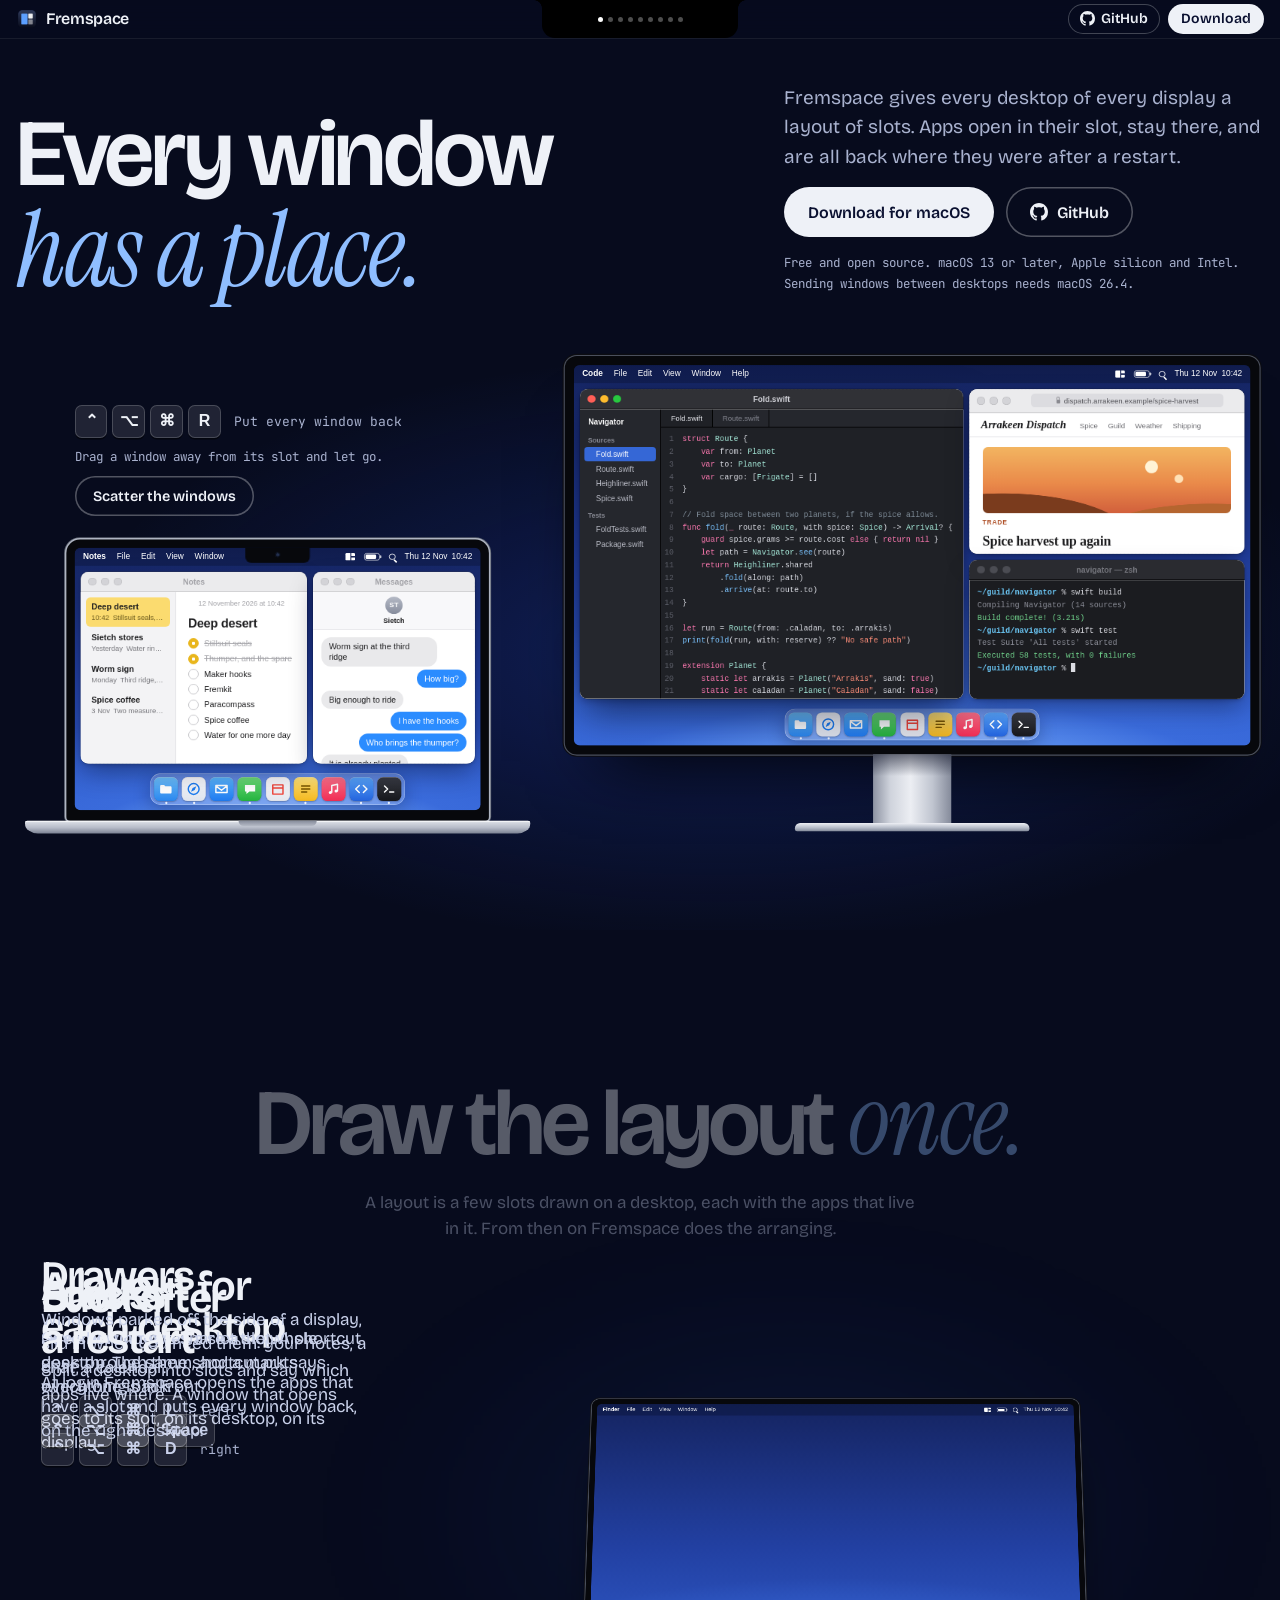
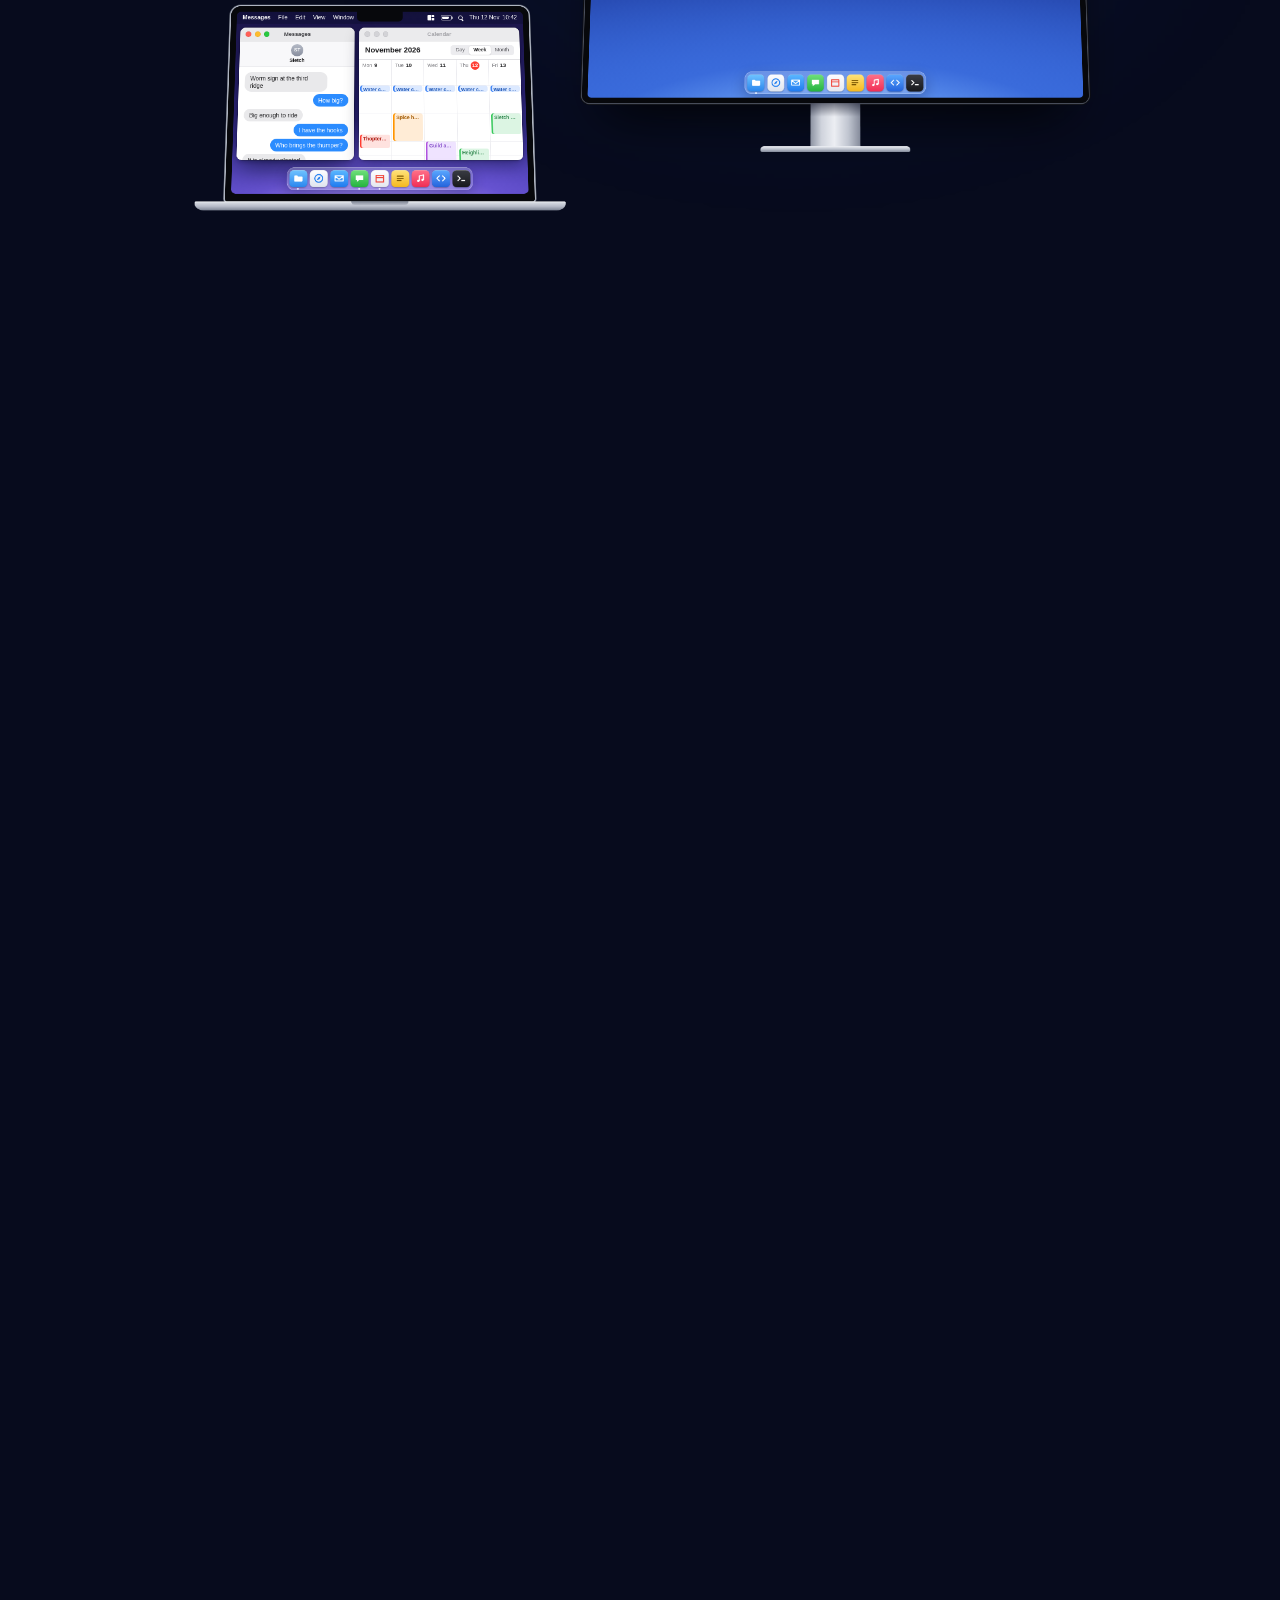
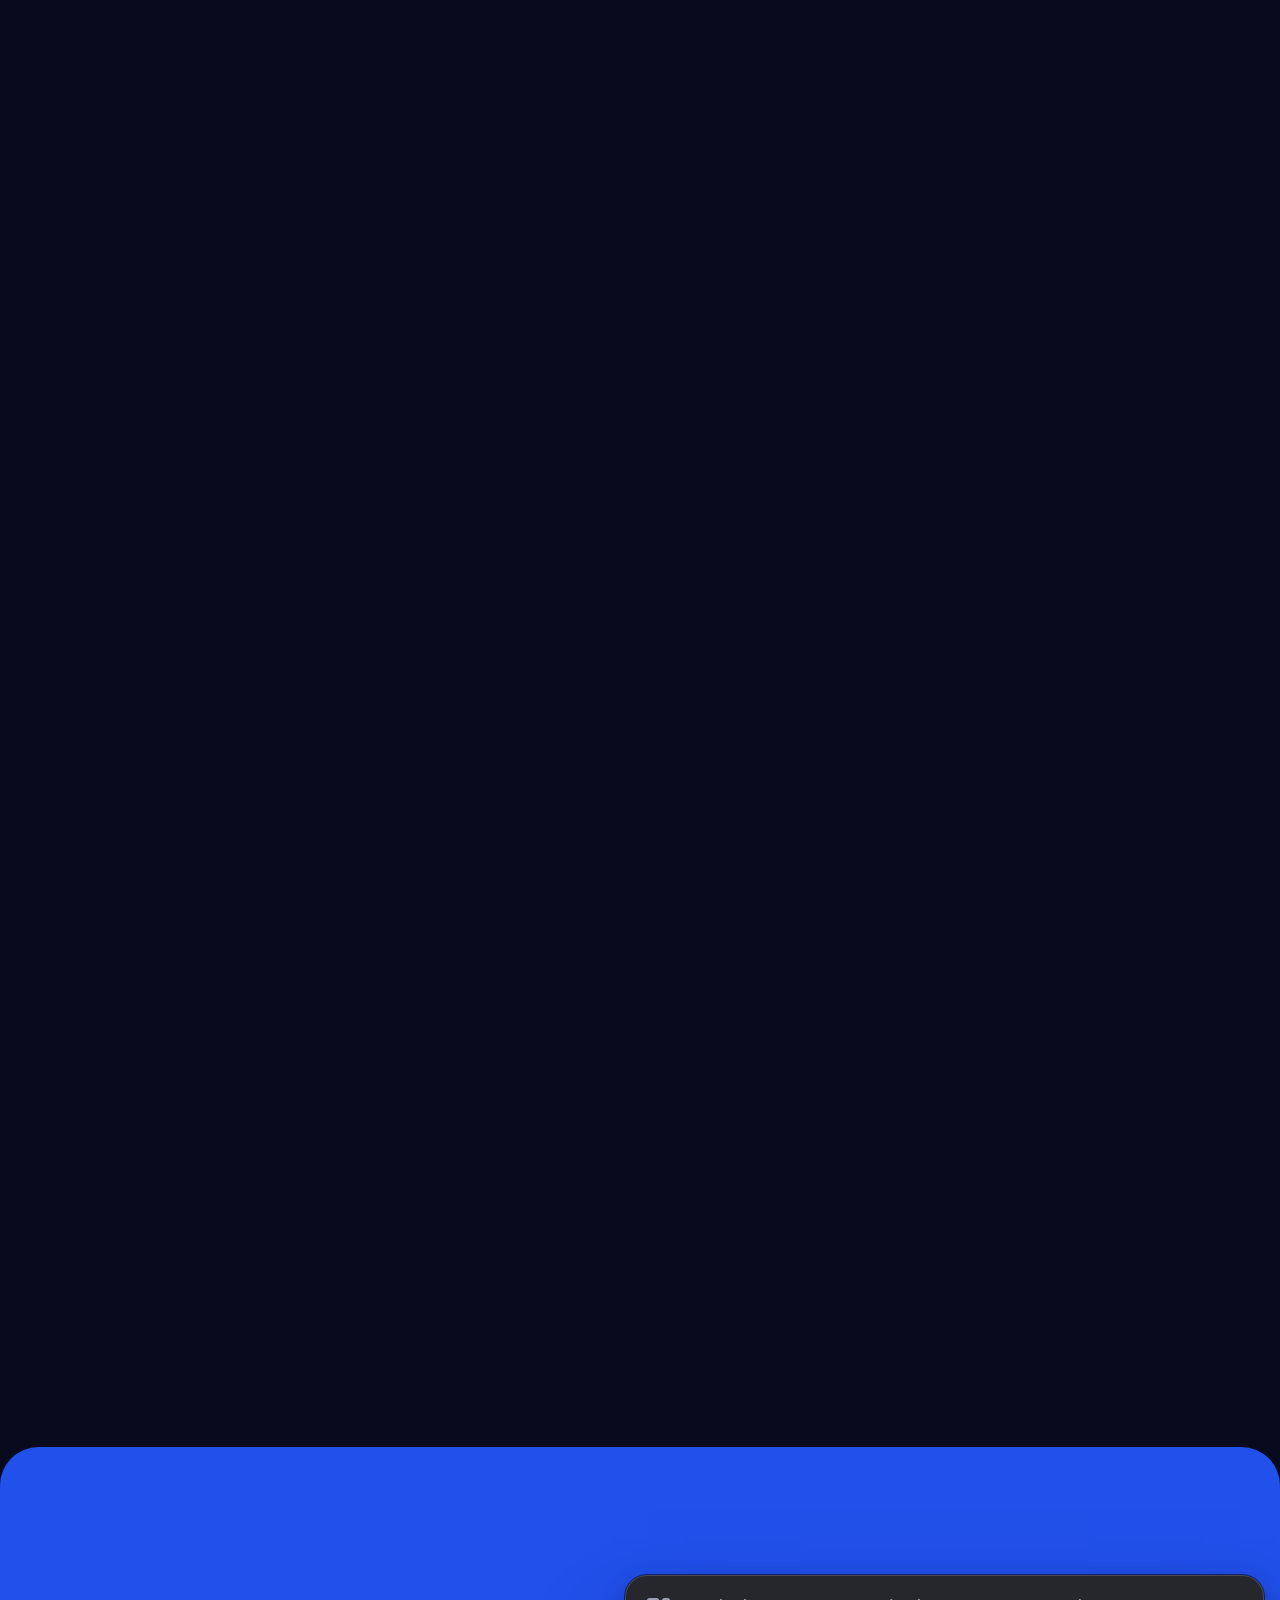
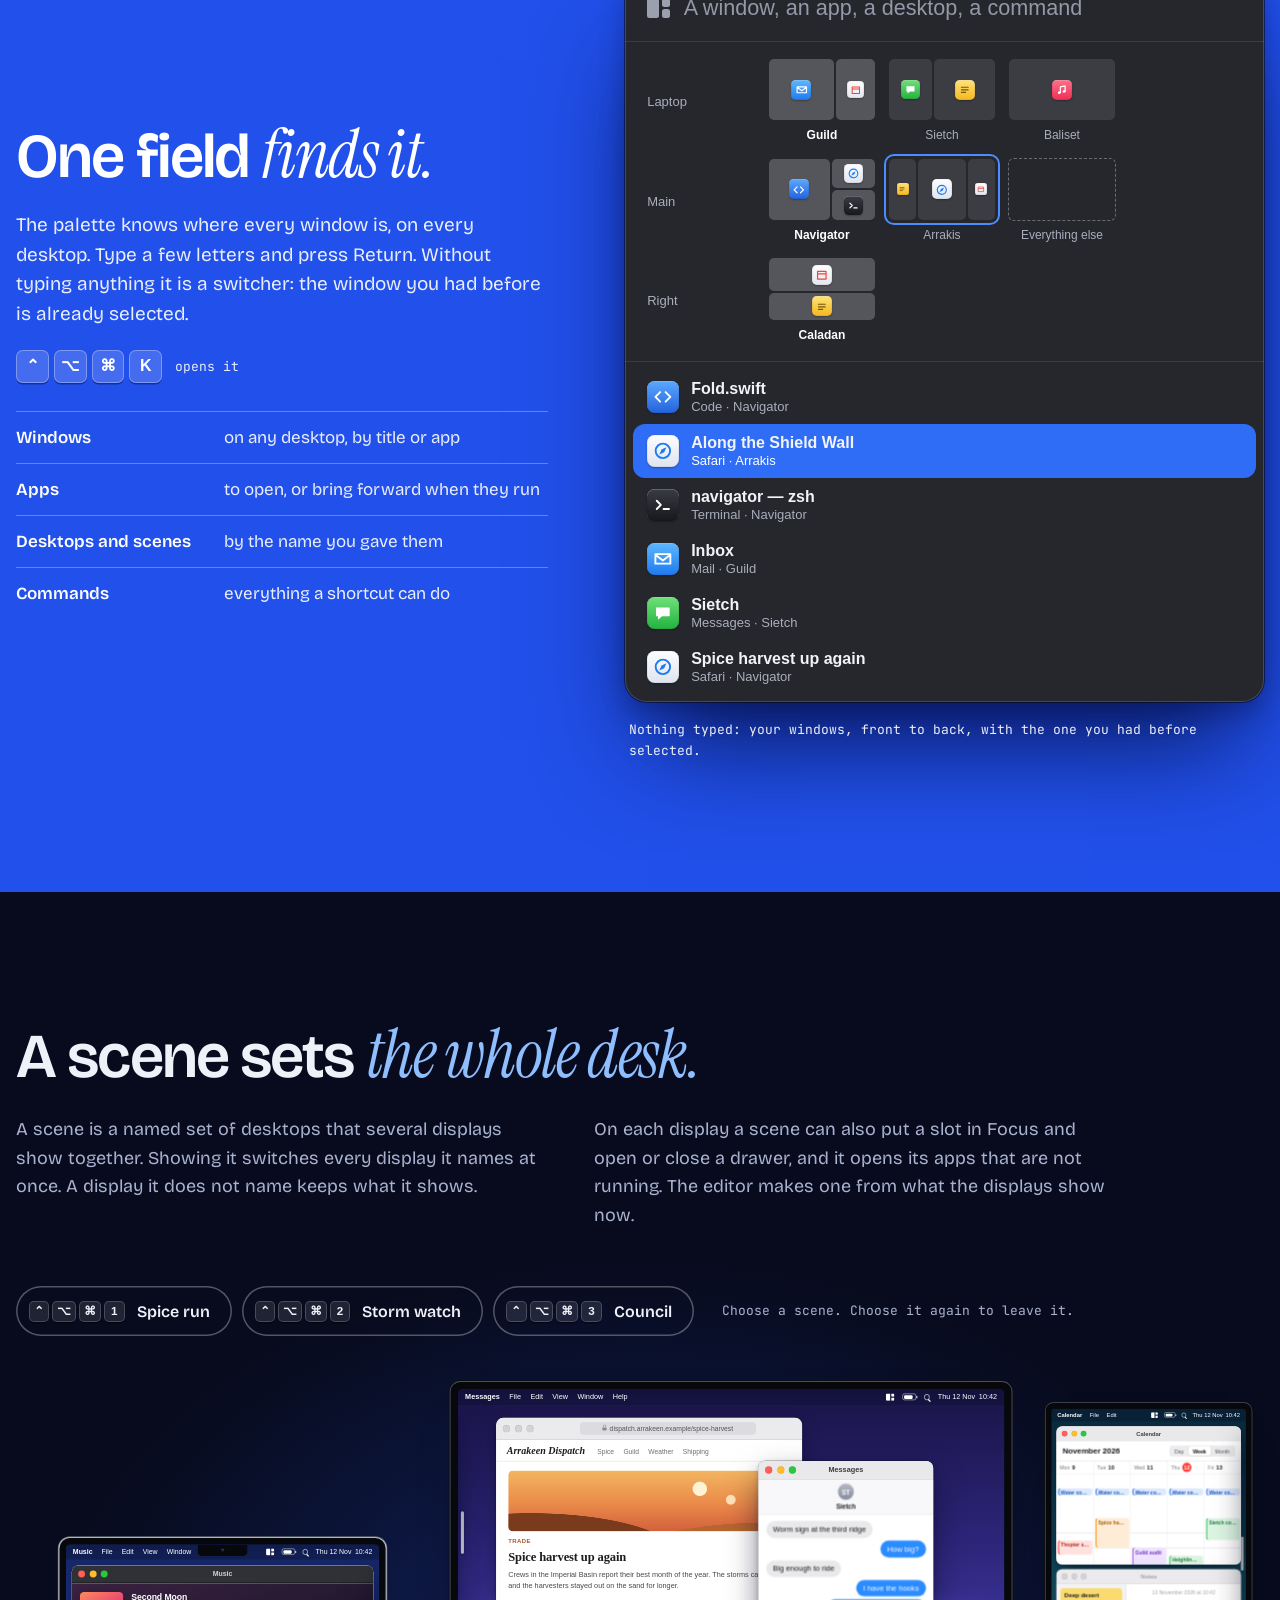
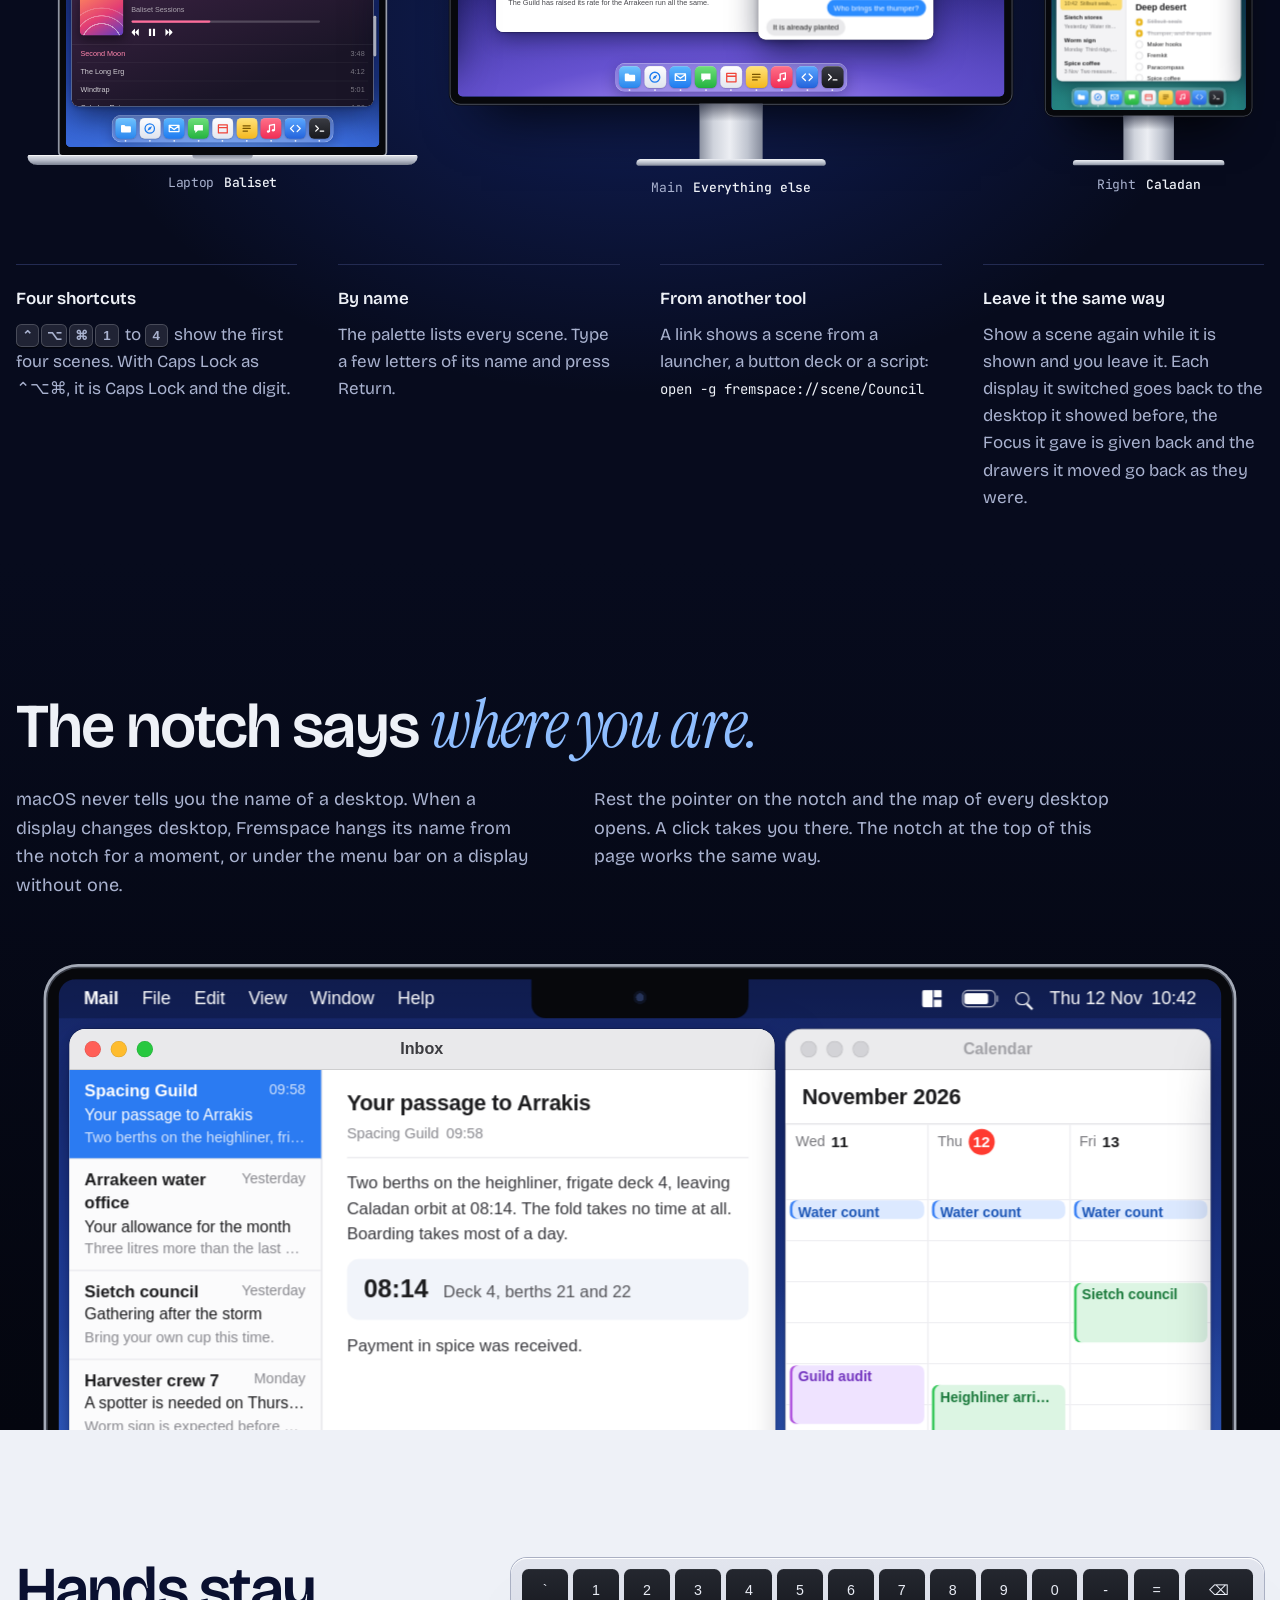
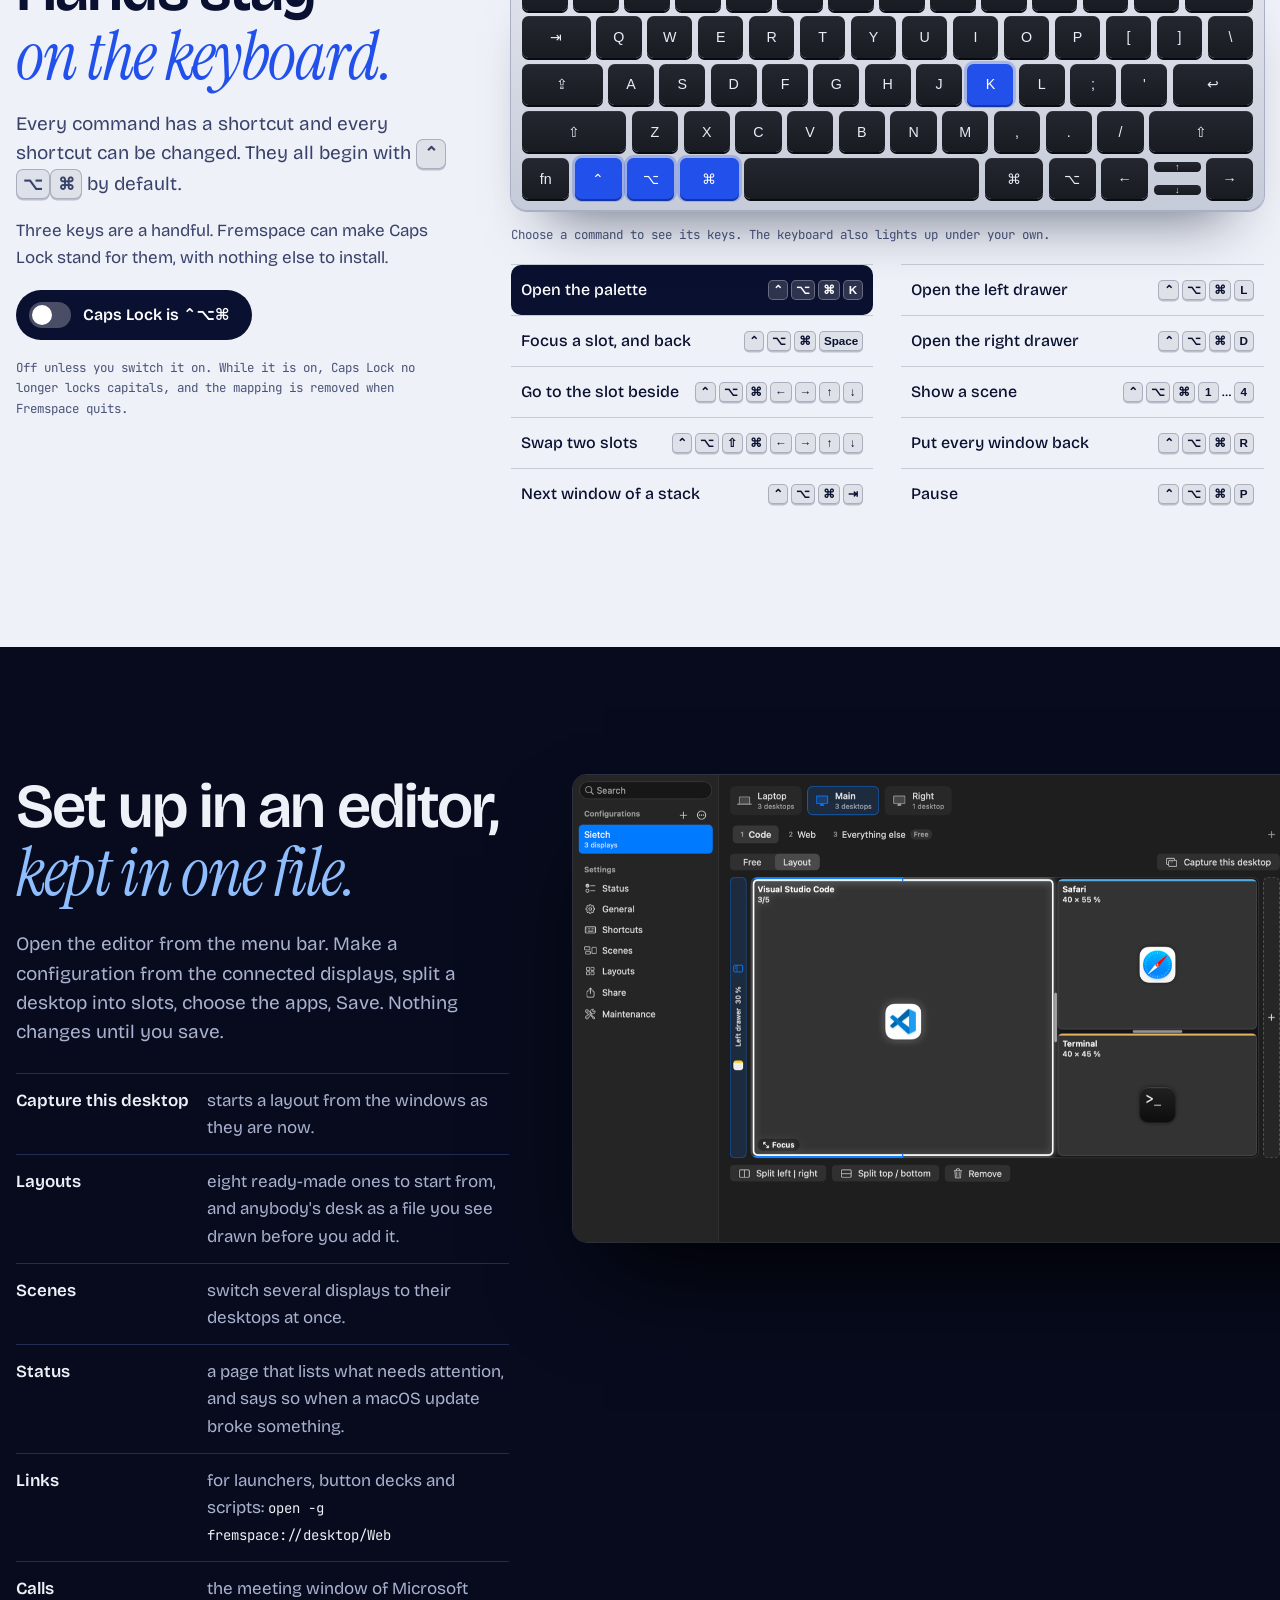
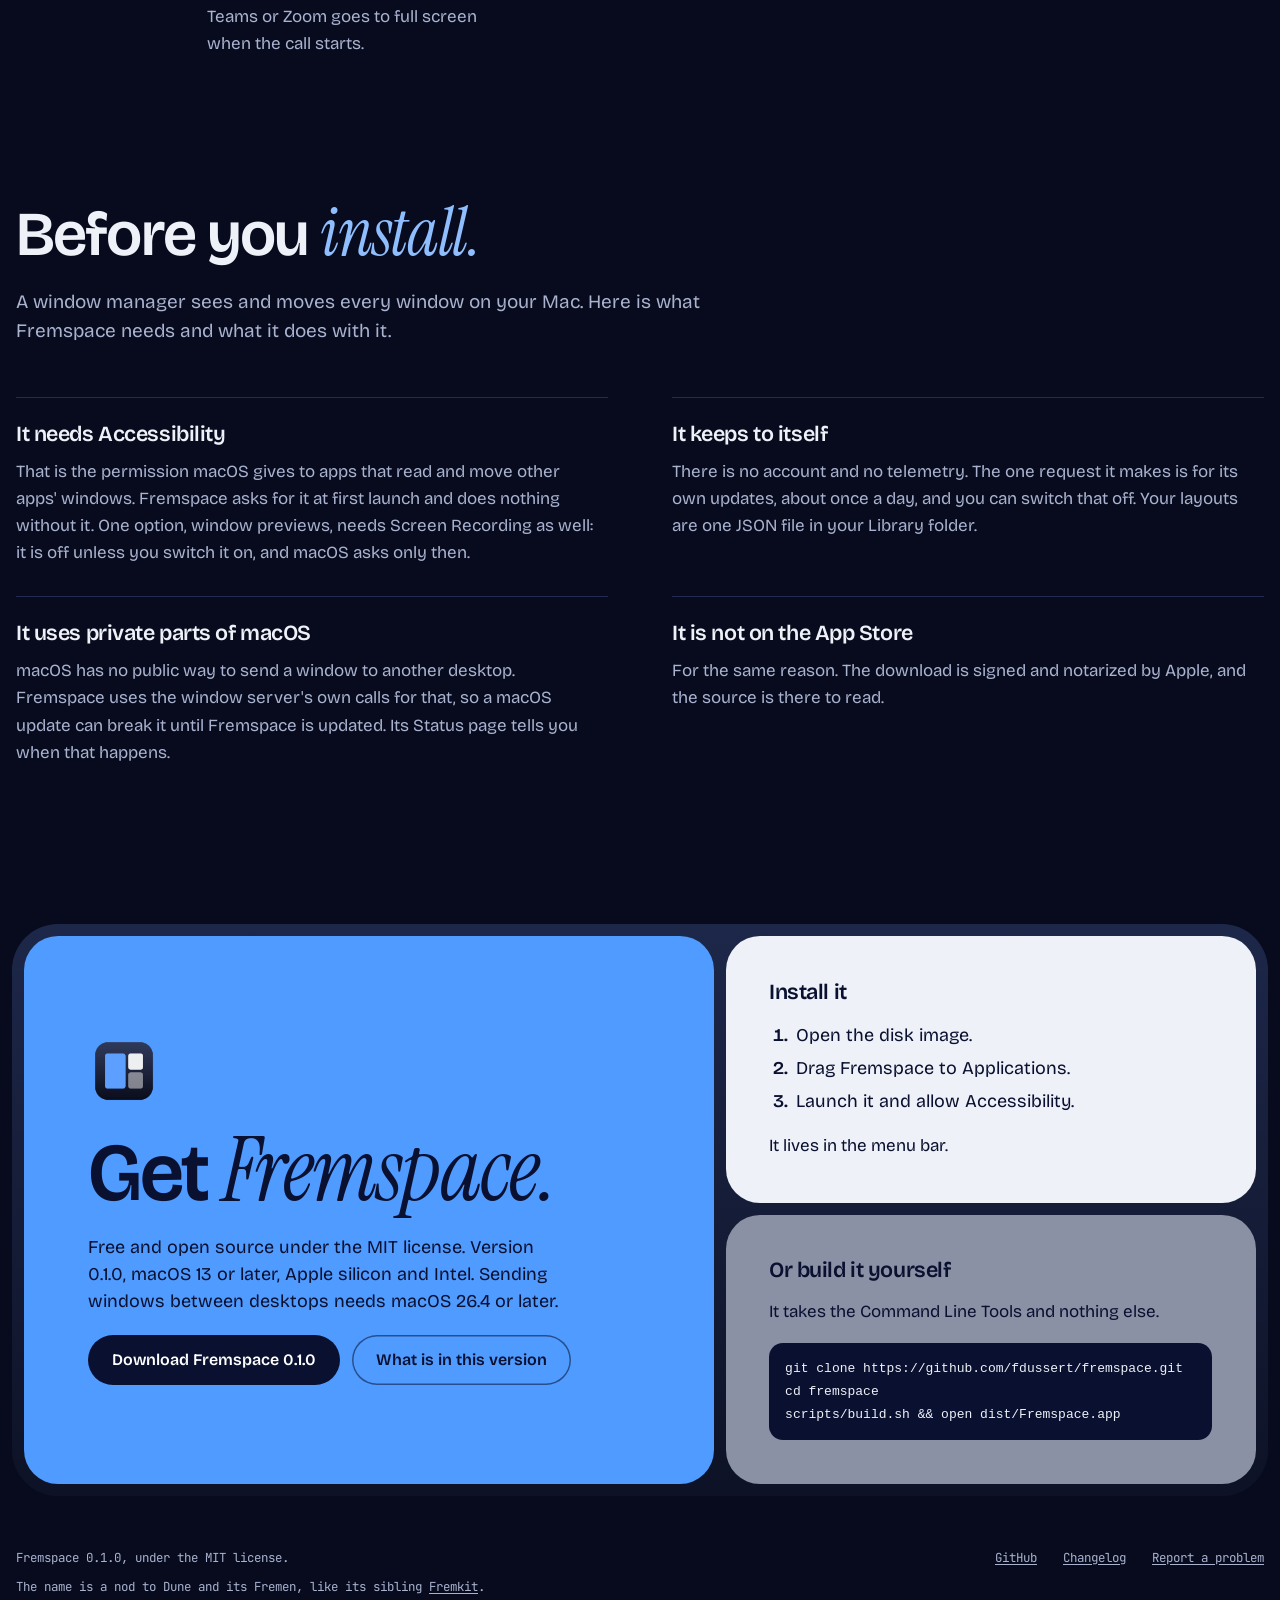
==== site/index.html @ 6c34e9e7 "site: the editor as it is now, and a line for the Layouts page The picture of the editor and the ima" ====
<!doctype html>
<html lang="en">
<head>
<meta charset="utf-8">
<meta name="viewport" content="width=device-width, initial-scale=1, viewport-fit=cover">
<title>Fremspace: every window has a place</title>
<meta name="description" content="A window manager for macOS: every desktop of every display has a layout of slots, apps open in their slot and stay there, and everything comes back after a restart.">
<link rel="canonical" href="https://fremspace.app/">
<meta property="og:type" content="website">
<meta property="og:site_name" content="Fremspace">
<meta property="og:title" content="Fremspace: every window has a place">
<meta property="og:description" content="A window manager for macOS. Every desktop of every display has a layout of slots; apps open in their slot, stay there, and come back after a restart.">
<meta property="og:url" content="https://fremspace.app/">
<meta property="og:image" content="https://fremspace.app/assets/social.png">
<meta property="og:image:width" content="1280">
<meta property="og:image:height" content="640">
<meta name="twitter:card" content="summary_large_image">
<meta name="theme-color" content="#070b1d">
<link rel="icon" href="assets/icon.png">
<link rel="preconnect" href="https://fonts.googleapis.com">
<link rel="preconnect" href="https://fonts.gstatic.com" crossorigin>
<link rel="stylesheet" href="style.css">
</head>
<body>
<!-- page:start -->
<a class="skip" href="#moves">Skip to what it does</a>

<header class="bar">
  <a class="brand" href="#top"><img src="assets/icon.png" alt="" width="22" height="22"><span>Fremspace</span></a>
  <div class="bar-right">
    <a class="bar-gh" href="https://github.com/fdussert/fremspace"><svg viewBox="0 0 16 16" width="15" height="15" aria-hidden="true"><path fill="currentColor" d="M8 0C3.58 0 0 3.58 0 8c0 3.54 2.29 6.53 5.47 7.59.4.07.55-.17.55-.38 0-.19-.01-.82-.01-1.49-2.01.37-2.53-.49-2.69-.94-.09-.23-.48-.94-.82-1.13-.28-.15-.68-.52-.01-.53.63-.01 1.08.58 1.23.82.72 1.21 1.87.87 2.33.66.07-.52.28-.87.51-1.07-1.78-.2-3.64-.89-3.64-3.95 0-.87.31-1.59.82-2.15-.08-.2-.36-1.02.08-2.12 0 0 .67-.21 2.2.82.64-.18 1.32-.27 2-.27.68 0 1.36.09 2 .27 1.53-1.04 2.2-.82 2.2-.82.44 1.1.16 1.92.08 2.12.51.56.82 1.27.82 2.15 0 3.07-1.87 3.75-3.65 3.95.29.25.54.73.54 1.48 0 1.07-.01 1.93-.01 2.2 0 .21.15.46.55.38A8.013 8.013 0 0016 8c0-4.42-3.58-8-8-8z"/></svg><span>GitHub</span></a>
    <a class="bar-get" href="#get">Download</a>
  </div>
</header>

<!-- The page has a notch, and it does what Fremspace does with the MacBook's: it names the part of
     the page you reach, and it opens a map of the parts when the pointer rests on it. -->
<div class="notch" id="notch">
  <button class="notch-pill" type="button" aria-expanded="false" aria-controls="notch-map" aria-label="Map of this page">
    <span class="notch-dots" aria-hidden="true"></span>
  </button>
  <div class="notch-drop" aria-hidden="true"><span></span></div>
  <nav class="notch-map" id="notch-map" aria-label="On this page">
    <a href="#top"><svg viewBox="0 0 64 40" aria-hidden="true"><rect x="2" y="17" width="14" height="13" rx="2"/><rect x="19" y="7" width="28" height="23" rx="2"/><rect x="50" y="9" width="12" height="21" rx="2"/></svg>Home</a>
    <a href="#moves"><svg viewBox="0 0 64 40" aria-hidden="true"><rect x="2" y="2" width="35" height="36" rx="3"/><rect x="40" y="2" width="22" height="17" rx="3"/><rect x="40" y="22" width="22" height="16" rx="3"/></svg>Layouts</a>
    <a href="#palette"><svg viewBox="0 0 64 40" aria-hidden="true"><rect x="8" y="3" width="48" height="9" rx="3"/><rect x="8" y="16" width="48" height="5" rx="2"/><rect x="8" y="24" width="48" height="5" rx="2" opacity=".5"/><rect x="8" y="32" width="48" height="5" rx="2" opacity=".5"/></svg>Palette</a>
    <a href="#scenes"><svg viewBox="0 0 64 40" aria-hidden="true"><rect x="2" y="13" width="15" height="11" rx="2"/><rect x="20" y="3" width="26" height="21" rx="2"/><rect x="49" y="5" width="13" height="19" rx="2"/><rect x="2" y="30" width="18" height="7" rx="3.5"/><rect x="23" y="30" width="18" height="7" rx="3.5" opacity=".5"/><rect x="44" y="30" width="18" height="7" rx="3.5" opacity=".5"/></svg>Scenes</a>
    <a href="#notch-demo"><svg viewBox="0 0 64 40" aria-hidden="true"><rect x="2" y="2" width="60" height="36" rx="3" opacity=".45"/><rect x="22" y="2" width="20" height="9" rx="3"/></svg>Notch</a>
    <a href="#keys"><svg viewBox="0 0 64 40" aria-hidden="true"><rect x="2" y="6" width="9" height="8" rx="2"/><rect x="13" y="6" width="9" height="8" rx="2"/><rect x="24" y="6" width="9" height="8" rx="2"/><rect x="35" y="6" width="9" height="8" rx="2"/><rect x="46" y="6" width="16" height="8" rx="2"/><rect x="2" y="16" width="14" height="8" rx="2"/><rect x="18" y="16" width="9" height="8" rx="2"/><rect x="29" y="16" width="9" height="8" rx="2"/><rect x="40" y="16" width="9" height="8" rx="2"/><rect x="51" y="16" width="11" height="8" rx="2"/><rect x="2" y="26" width="9" height="8" rx="2"/><rect x="13" y="26" width="32" height="8" rx="2"/><rect x="47" y="26" width="15" height="8" rx="2"/></svg>Keyboard</a>
    <a href="#editor"><svg viewBox="0 0 64 40" aria-hidden="true"><rect x="2" y="2" width="14" height="36" rx="3" opacity=".5"/><rect x="19" y="2" width="43" height="25" rx="3"/><rect x="19" y="30" width="43" height="8" rx="3" opacity=".5"/></svg>Editor</a>
    <a href="#honest"><svg viewBox="0 0 64 40" aria-hidden="true"><rect x="2" y="2" width="29" height="17" rx="3"/><rect x="33" y="2" width="29" height="17" rx="3"/><rect x="2" y="21" width="29" height="17" rx="3"/><rect x="33" y="21" width="29" height="17" rx="3"/></svg>Before you install</a>
    <a href="#get"><svg viewBox="0 0 64 40" aria-hidden="true"><path d="M32 4v18m-8-7 8 8 8-8" fill="none" stroke="currentColor" stroke-width="4" stroke-linecap="round" stroke-linejoin="round"/><rect x="12" y="30" width="40" height="6" rx="3"/></svg>Download</a>
  </nav>
</div>

<main>
  <section class="hero" id="top" data-desktop="Home">
    <div class="wrap hero-top">
      <h1><span class="w" style="--i:0;--dx:-28px;--dy:16px">Every</span> <span class="w" style="--i:1;--dx:34px;--dy:-14px">window</span><br><em><span class="w" style="--i:2;--dx:-20px;--dy:-18px">has</span> <span class="w" style="--i:3;--dx:14px;--dy:22px">a</span> <span class="w" style="--i:4;--dx:36px;--dy:10px">place.</span></em></h1>
      <div class="hero-side">
        <p class="lede">Fremspace gives every desktop of every display a layout of slots. Apps open in their slot, stay there, and are all back where they were after a restart.</p>
        <div class="actions">
          <a class="btn" href="https://github.com/fdussert/fremspace/releases/latest/download/Fremspace.dmg">Download for macOS</a>
          <a class="btn ghost" href="https://github.com/fdussert/fremspace"><svg viewBox="0 0 16 16" width="18" height="18" aria-hidden="true"><path fill="currentColor" d="M8 0C3.58 0 0 3.58 0 8c0 3.54 2.29 6.53 5.47 7.59.4.07.55-.17.55-.38 0-.19-.01-.82-.01-1.49-2.01.37-2.53-.49-2.69-.94-.09-.23-.48-.94-.82-1.13-.28-.15-.68-.52-.01-.53.63-.01 1.08.58 1.23.82.72 1.21 1.87.87 2.33.66.07-.52.28-.87.51-1.07-1.78-.2-3.64-.89-3.64-3.95 0-.87.31-1.59.82-2.15-.08-.2-.36-1.02.08-2.12 0 0 .67-.21 2.2.82.64-.18 1.32-.27 2-.27.68 0 1.36.09 2 .27 1.53-1.04 2.2-.82 2.2-.82.44 1.1.16 1.92.08 2.12.51.56.82 1.27.82 2.15 0 3.07-1.87 3.75-3.65 3.95.29.25.54.73.54 1.48 0 1.07-.01 1.93-.01 2.2 0 .21.15.46.55.38A8.013 8.013 0 0016 8c0-4.42-3.58-8-8-8z"/></svg>GitHub</a>
        </div>
        <p class="fine">Free and open source. macOS 13 or later, Apple silicon and Intel. Sending windows between desktops needs macOS 26.4.</p>
      </div>
    </div>

    <div class="desk">
      <div class="fit" id="desk" role="img" aria-label="A MacBook and a display, drawn. Five windows lie in a pile across them, then each one goes to its slot on its own display.">
        <noscript><p class="fine">A drawing of a MacBook and a display whose windows go to their slots. It needs JavaScript.</p></noscript>
      </div>
      <div class="desk-foot">
        <p class="chord" id="hero-chord" aria-hidden="true"><kbd>⌃</kbd><kbd>⌥</kbd><kbd>⌘</kbd><kbd>R</kbd><span>Put every window back</span></p>
        <p class="desk-hint">Drag a window away from its slot and let go.</p>
        <button class="btn ghost small" id="scatter" type="button">Scatter the windows</button>
      </div>
      <p class="sr" id="desk-status" role="status" aria-live="polite"></p>
    </div>
  </section>

  <!-- Several screens tall once the script runs: the stage stays in the window and the scroll is the
       camera. Without the script it is this heading and these six texts. -->
  <section class="story" id="moves" data-desktop="Layouts">
    <div class="dive" id="dive">
     <div class="dive-in">
      <div class="dive-glow" aria-hidden="true"></div>
      <div class="dive-stage" id="stage" aria-hidden="true"></div>
      <div class="story-head">
        <h2>Draw the layout <em>once.</em></h2>
        <p class="lede">A layout is a few slots drawn on a desktop, each with the apps that live in it. From then on Fremspace does the arranging.</p>
      </div>
      <div class="steps" id="steps">
        <article class="step" data-act="layout">
          <h3>A layout for each desktop</h3>
          <p>Split a desktop into slots and say which apps live where. A window that opens goes to its slot, on its desktop, on its display.</p>
        </article>
        <article class="step" data-act="focus">
          <h3>Focus</h3>
          <p>One shortcut gives a slot the whole desktop. The same shortcut puts everything back.</p>
          <p class="chord"><kbd>⌃</kbd><kbd>⌥</kbd><kbd>⌘</kbd><kbd>Space</kbd></p>
        </article>
        <article class="step" data-act="stack">
          <h3>Stacks</h3>
          <p>Several windows share a slot. A shortcut goes through them, and a mark says which one is in front.</p>
          <p class="chord"><kbd>⌃</kbd><kbd>⌥</kbd><kbd>⌘</kbd><kbd>⇥</kbd></p>
        </article>
        <article class="step" data-act="drawer">
          <h3>Drawers</h3>
          <p>Windows parked off the side of a display, slid in when you need them: your notes, a chat, a calendar.</p>
          <p class="chord"><b><kbd>⌃</kbd><kbd>⌥</kbd><kbd>⌘</kbd><kbd>L</kbd><span>left</span></b><b><kbd>⌃</kbd><kbd>⌥</kbd><kbd>⌘</kbd><kbd>D</kbd><span>right</span></b></p>
        </article>
        <article class="step" data-act="restart">
          <h3>Back after a restart</h3>
          <p>At login Fremspace opens the apps that have a slot and puts every window back, on the right desktop.</p>
        </article>
        <article class="step" data-act="sets">
          <h3>One setup per set of displays</h3>
          <p>The desk, the laptop alone, another office: Fremspace applies the configuration that matches the displays connected. A travel version turns the slots of the big displays into desktops of the laptop.</p>
        </article>
      </div>
      <nav class="dive-prog" id="prog" aria-label="The six parts of this section"></nav>
     </div>
    </div>
  </section>

  <section class="band-blue" id="palette" data-desktop="Palette">
    <div class="wrap pal-grid">
      <div class="pal-copy">
        <h2>One field <em>finds it.</em></h2>
        <p class="lede">The palette knows where every window is, on every desktop. Type a few letters and press Return. Without typing anything it is a switcher: the window you had before is already selected.</p>
        <p class="chord"><kbd>⌃</kbd><kbd>⌥</kbd><kbd>⌘</kbd><kbd>K</kbd><span>opens it</span></p>
        <dl class="finds">
          <div><dt>Windows</dt><dd>on any desktop, by title or app</dd></div>
          <div><dt>Apps</dt><dd>to open, or bring forward when they run</dd></div>
          <div><dt>Desktops and scenes</dt><dd>by the name you gave them</dd></div>
          <div><dt>Commands</dt><dd>everything a shortcut can do</dd></div>
        </dl>
      </div>
      <div class="pal-side">
        <div class="pal" id="pal">
          <div class="pal-field">
            <span class="pal-glyph" aria-hidden="true"><i></i><i></i><i></i></span>
            <input id="pal-input" type="text" placeholder="A window, an app, a desktop, a command" autocomplete="off" autocapitalize="off" spellcheck="false" aria-label="A drawing of the palette that takes real typing" aria-controls="pal-list">
          </div>
          <div class="pal-map" id="pal-map" aria-hidden="true"></div>
          <ul class="pal-list" id="pal-list" aria-label="Results"></ul>
        </div>
        <p class="pal-note" id="pal-note">This one is a drawing, and it takes real typing: click the field.</p>
      </div>
    </div>
  </section>

  <section class="scenes" id="scenes" data-desktop="Scenes">
    <div class="wrap scenes-copy">
      <h2>A scene sets <em>the whole desk.</em></h2>
      <div class="cols">
        <p>A scene is a named set of desktops that several displays show together. Showing it switches every display it names at once. A display it does not name keeps what it shows.</p>
        <p>On each display a scene can also put a slot in Focus and open or close a drawer, and it opens its apps that are not running. The editor makes one from what the displays show now.</p>
      </div>
    </div>
    <div class="wrap scene-bar">
      <div class="scene-chips" id="scene-chips" role="group" aria-label="Scenes of this desk">
        <button class="scene-chip" type="button" aria-pressed="false"><span class="scene-keys" aria-hidden="true"><kbd>⌃</kbd><kbd>⌥</kbd><kbd>⌘</kbd><kbd>1</kbd></span><b>Spice run</b></button>
        <button class="scene-chip" type="button" aria-pressed="false"><span class="scene-keys" aria-hidden="true"><kbd>⌃</kbd><kbd>⌥</kbd><kbd>⌘</kbd><kbd>2</kbd></span><b>Storm watch</b></button>
        <button class="scene-chip" type="button" aria-pressed="false"><span class="scene-keys" aria-hidden="true"><kbd>⌃</kbd><kbd>⌥</kbd><kbd>⌘</kbd><kbd>3</kbd></span><b>Council</b></button>
      </div>
      <p class="scene-status" id="scene-status">Choose a scene. Choose it again to leave it.</p>
    </div>
    <div class="scene-desk">
      <div class="fit" id="scene-desk" role="img" aria-label="Three displays, drawn: Laptop, Main and Right. A scene changes the desktop of each one it names, puts a slot in Focus on one display and opens a drawer on another."></div>
    </div>
    <div class="wrap">
      <dl class="scene-facts">
        <div><dt>Four shortcuts</dt><dd><kbd>⌃</kbd><kbd>⌥</kbd><kbd>⌘</kbd><kbd>1</kbd> to <kbd>4</kbd> show the first four scenes. With Caps Lock as ⌃⌥⌘, it is Caps Lock and the digit.</dd></div>
        <div><dt>By name</dt><dd>The palette lists every scene. Type a few letters of its name and press Return.</dd></div>
        <div><dt>From another tool</dt><dd>A link shows a scene from a launcher, a button deck or a script: <code>open -g fremspace://scene/Council</code></dd></div>
        <div><dt>Leave it the same way</dt><dd>Show a scene again while it is shown and you leave it. Each display it switched goes back to the desktop it showed before, the Focus it gave is given back and the drawers it moved go back as they were.</dd></div>
      </dl>
    </div>
  </section>

  <section class="notch-sec" id="notch-demo" data-desktop="Notch">
    <div class="wrap notch-copy">
      <h2>The notch says <em>where you are.</em></h2>
      <div class="cols">
        <p>macOS never tells you the name of a desktop. When a display changes desktop, Fremspace hangs its name from the notch for a moment, or under the menu bar on a display without one.</p>
        <p>Rest the pointer on the notch and the map of every desktop opens. A click takes you there. The notch at the top of this page works the same way.</p>
      </div>
    </div>
    <div class="lid-crop">
      <div class="lid" id="lid" aria-hidden="true"></div>
    </div>
  </section>

  <section class="band-paper" id="keys" data-desktop="Keyboard">
    <div class="wrap keys-grid">
      <div class="keys-copy">
        <h2>Hands stay <em>on the keyboard.</em></h2>
        <p class="lede">Every command has a shortcut and every shortcut can be changed. They all begin with <kbd>⌃</kbd><kbd>⌥</kbd><kbd>⌘</kbd> by default.</p>
        <p>Three keys are a handful. Fremspace can make Caps Lock stand for them, with nothing else to install.</p>
        <button class="switch" id="hyper" type="button" role="switch" aria-checked="false"><i aria-hidden="true"></i>Caps Lock is ⌃⌥⌘</button>
        <p class="fine">Off unless you switch it on. While it is on, Caps Lock no longer locks capitals, and the mapping is removed when Fremspace quits.</p>
      </div>
      <div class="keys-side">
        <div class="kb" id="kb" aria-hidden="true"></div>
        <p class="fine kb-hint">Choose a command to see its keys. The keyboard also lights up under your own.</p>
        <ul class="cuts" id="cuts">
          <li><button type="button" data-keys="k">Open the palette</button></li>
          <li><button type="button" data-keys="space">Focus a slot, and back</button></li>
          <li><button type="button" data-keys="left right up down">Go to the slot beside</button></li>
          <li><button type="button" data-keys="left right up down" data-shift>Swap two slots</button></li>
          <li><button type="button" data-keys="tab">Next window of a stack</button></li>
          <li><button type="button" data-keys="l">Open the left drawer</button></li>
          <li><button type="button" data-keys="d">Open the right drawer</button></li>
          <li><button type="button" data-keys="1 2 3 4">Show a scene</button></li>
          <li><button type="button" data-keys="r">Put every window back</button></li>
          <li><button type="button" data-keys="p">Pause</button></li>
        </ul>
      </div>
    </div>
  </section>

  <section class="editor-sec" id="editor" data-desktop="Editor">
    <div class="wrap editor-grid">
      <div class="editor-copy">
        <h2>Set up in an editor, <em>kept in one file.</em></h2>
        <p class="lede">Open the editor from the menu bar. Make a configuration from the connected displays, split a desktop into slots, choose the apps, Save. Nothing changes until you save.</p>
        <dl class="rest">
          <div><dt>Capture this desktop</dt><dd>starts a layout from the windows as they are now.</dd></div>
          <div><dt>Layouts</dt><dd>eight ready-made ones to start from, and anybody's desk as a file you see drawn before you add it.</dd></div>
          <div><dt>Scenes</dt><dd>switch several displays to their desktops at once.</dd></div>
          <div><dt>Status</dt><dd>a page that lists what needs attention, and says so when a macOS update broke something.</dd></div>
          <div><dt>Links</dt><dd>for launchers, button decks and scripts: <code>open -g fremspace://desktop/Web</code></dd></div>
          <div><dt>Calls</dt><dd>the meeting window of Microsoft Teams or Zoom goes to full screen when the call starts.</dd></div>
        </dl>
      </div>
      <figure class="editor-shot">
        <img src="assets/editor.png" alt="The Fremspace editor: a desktop split into three slots, with the apps of each slot and the options of the selected one." width="1600" height="1042" loading="lazy">
      </figure>
    </div>
  </section>

  <section class="honest" id="honest" data-desktop="Before you install">
    <div class="wrap">
      <div class="honest-head">
        <h2>Before you <em>install.</em></h2>
        <p class="lede">A window manager sees and moves every window on your Mac. Here is what Fremspace needs and what it does with it.</p>
      </div>
      <div class="facts">
        <article><h3>It needs Accessibility</h3><p>That is the permission macOS gives to apps that read and move other apps' windows. Fremspace asks for it at first launch and does nothing without it. One option, window previews, needs Screen Recording as well: it is off unless you switch it on, and macOS asks only then.</p></article>
        <article><h3>It keeps to itself</h3><p>There is no account and no telemetry. The one request it makes is for its own updates, about once a day, and you can switch that off. Your layouts are one JSON file in your Library folder.</p></article>
        <article><h3>It uses private parts of macOS</h3><p>macOS has no public way to send a window to another desktop. Fremspace uses the window server's own calls for that, so a macOS update can break it until Fremspace is updated. Its Status page tells you when that happens.</p></article>
        <article><h3>It is not on the App Store</h3><p>For the same reason. The download is signed and notarized by Apple, and the source is there to read.</p></article>
      </div>
    </div>
  </section>

  <section class="get" id="get" data-desktop="Download">
    <div class="wrap get-slots">
      <div class="get-main">
        <img src="assets/icon.png" alt="" width="72" height="72">
        <h2>Get <em>Fremspace.</em></h2>
        <p>Free and open source under the MIT license. Version 0.1.0, macOS 13 or later, Apple silicon and Intel. Sending windows between desktops needs macOS 26.4 or later.</p>
        <div class="actions">
          <a class="btn" href="https://github.com/fdussert/fremspace/releases/latest/download/Fremspace.dmg">Download Fremspace 0.1.0</a>
          <a class="btn ghost" href="https://github.com/fdussert/fremspace/blob/main/CHANGELOG.md">What is in this version</a>
        </div>
      </div>
      <div class="get-install">
        <h3>Install it</h3>
        <ol>
          <li>Open the disk image.</li>
          <li>Drag Fremspace to Applications.</li>
          <li>Launch it and allow Accessibility.</li>
        </ol>
        <p>It lives in the menu bar.</p>
      </div>
      <div class="get-build">
        <h3>Or build it yourself</h3>
        <p>It takes the Command Line Tools and nothing else.</p>
        <pre><code>git clone https://github.com/fdussert/fremspace.git
cd fremspace
scripts/build.sh &amp;&amp; open dist/Fremspace.app</code></pre>
      </div>
    </div>
  </section>
</main>

<footer class="foot">
  <div class="wrap">
    <span>Fremspace 0.1.0, under the MIT license.</span>
    <a href="https://github.com/fdussert/fremspace">GitHub</a>
    <a href="https://github.com/fdussert/fremspace/blob/main/CHANGELOG.md">Changelog</a>
    <a href="https://github.com/fdussert/fremspace/issues">Report a problem</a>
    <p>The name is a nod to Dune and its Fremen, like its sibling <a href="https://fremkit.app/">Fremkit</a>.</p>
  </div>
</footer>
<!-- page:end -->
<script src="main.js"></script>
</body>
</html>
---- site/style.css ----
/* Fremspace. The page is drawn with the app's own things: a Mac, its desktops, slots, windows, the
   notch, keys. Colours come from the icon: its navy ground, its blue slot, its white slot, its grey
   slot. Type: Bricolage Grotesque for everything read, Instrument Serif in italic for the turn of a
   headline, JetBrains Mono for the small print. Inside the drawn Mac, the system's own fonts. */
@import url("https://fonts.googleapis.com/css2?family=Bricolage+Grotesque:opsz,wght@12..96,400..700&family=Instrument+Serif:ital@0;1&family=JetBrains+Mono:wght@400;500&display=swap");

:root {
  color-scheme: dark;
  --night: #070b1d;    /* the page */
  --rim: #232b52;      /* rules on the page */
  --paper: #eef1f7;    /* the icon's white slot: text, and one light band */
  --mist: #a9b2cf;     /* quieter text */
  --blue: #4f9bff;     /* the icon's blue slot */
  --blue-hi: #8fbeff;  /* the same blue, for words on the night */
  --cobalt: #2150ea;   /* the same blue, deep enough to carry white text */
  --steel: #8a91a5;    /* the icon's grey slot */
  --ink: #0a1030;      /* text on the light slots */
  --black: #07080c;    /* bezels and the notch */

  --display: "Bricolage Grotesque", -apple-system, BlinkMacSystemFont, system-ui, sans-serif;
  --serif: "Instrument Serif", Georgia, serif;
  --mono: "JetBrains Mono", ui-monospace, "SF Mono", Menlo, monospace;
  --ui: -apple-system, BlinkMacSystemFont, "SF Pro Text", "Helvetica Neue", "Segoe UI", sans-serif;
  --ui-mono: ui-monospace, "SF Mono", Menlo, Consolas, monospace;

  --bar: 38px;         /* the page's menu bar */
  --nw: 196px;         /* the page's notch */
  --pad: clamp(76px, 10vw, 150px);
  --spring: cubic-bezier(.3, 1.4, .45, 1);
  --out: cubic-bezier(.2, .8, .2, 1);
}

* { box-sizing: border-box; }
html { scroll-padding-top: calc(var(--bar) + 16px); -webkit-text-size-adjust: 100%; }
@media (prefers-reduced-motion: no-preference) { html { scroll-behavior: smooth; } }
body {
  margin: 0;
  background: var(--night);
  color: var(--paper);
  font: 400 1.0625rem/1.6 var(--display);
  -webkit-font-smoothing: antialiased;
  overflow-x: clip;
}
img { display: block; max-width: 100%; height: auto; }
a { color: inherit; text-underline-offset: 0.18em; }
h1, h2, h3, p { margin: 0; }
h1, h2, h3 { font-weight: 600; letter-spacing: -0.03em; }
h1 { font-size: clamp(2.75rem, 7.4vw, 6.5rem); line-height: 0.98; letter-spacing: -0.035em; white-space: nowrap; }
h2 { font-size: clamp(2.1rem, 5vw, 3.9rem); line-height: 1.02; text-wrap: balance; }
h3 { font-size: 1.35rem; line-height: 1.2; letter-spacing: -0.02em; }
/* The turn of a headline is set in the serif, in italic. */
h1 em, h2 em { font-family: var(--serif); font-style: italic; font-weight: 400; letter-spacing: -0.02em; color: var(--blue-hi); }
h1 em { font-size: 1.1em; }
h2 em { white-space: nowrap; }
h2 em { font-size: 1.08em; }
:focus-visible { outline: 2.5px solid var(--blue); outline-offset: 3px; border-radius: 6px; }

.wrap { width: min(100% - 32px, 1360px); margin-inline: auto; }
.lede { max-width: 36em; color: var(--mist); font-size: clamp(1.0625rem, 1.5vw, 1.1875rem); line-height: 1.55; }
.fine { color: var(--mist); font: 400 0.78rem/1.65 var(--mono); }
.sr { position: absolute; width: 1px; height: 1px; overflow: hidden; clip-path: inset(50%); white-space: nowrap; }
.skip { position: fixed; left: 12px; top: -80px; z-index: 90; padding: 10px 14px; border-radius: 10px; background: var(--paper); color: var(--ink); font-weight: 600; }
.skip:focus { top: calc(var(--bar) + 10px); }

/* The headline's words arrive a little off their place and settle into it, as the windows do
   under them a moment later. */
h1 .w { display: inline-block; }
@media (prefers-reduced-motion: no-preference) {
  h1 .w { animation: settle 0.8s var(--spring) both; animation-delay: calc(var(--i) * 70ms + 80ms); }
  @keyframes settle { from { opacity: 0; transform: translate(var(--dx), var(--dy)); } }
}

/* --- Keys --------------------------------------------------------------------------------------- */
kbd {
  display: inline-grid; place-items: center; min-width: 1.75em; height: 1.75em; padding: 0 0.42em;
  border-radius: 0.42em; font: 600 0.9em/1 var(--ui); color: inherit;
  background: rgba(255, 255, 255, 0.1);
  box-shadow: inset 0 0 0 1px rgba(255, 255, 255, 0.18), 0 1.5px 0 rgba(0, 0, 0, 0.5);
}
.chord { display: flex; flex-wrap: wrap; align-items: center; gap: 5px; }
.chord kbd { font-size: 1rem; min-width: 2.05em; height: 2.05em; transition: transform 0.08s, background 0.14s, color 0.14s, box-shadow 0.14s; }
.chord span { margin: 0 12px 0 8px; color: var(--mist); font: 400 0.8125rem var(--mono); }
/* Two shortcuts in one line: each keeps its keys together when the line breaks. */
.chord b { display: inline-flex; align-items: center; gap: inherit; font-weight: inherit; white-space: nowrap; }
kbd.is-down { transform: translateY(2px); background: var(--blue); color: #04102e; box-shadow: none; }

/* --- Buttons ------------------------------------------------------------------------------------ */
.btn {
  display: inline-flex; align-items: center; justify-content: center; min-height: 50px; padding: 0 24px;
  border: 0; border-radius: 999px; background: var(--paper); color: var(--ink);
  font: 600 1rem var(--display); text-decoration: none; cursor: pointer;
  transition: background 0.15s, box-shadow 0.15s, transform 0.1s;
}
.btn:hover { background: #fff; }
.btn:active { transform: translateY(1px); }
.btn.ghost { background: transparent; color: inherit; box-shadow: inset 0 0 0 1.5px rgba(255, 255, 255, 0.3); }
.btn.ghost:hover { background: rgba(255, 255, 255, 0.07); box-shadow: inset 0 0 0 1.5px currentColor; }
.btn.small { min-height: 40px; padding: 0 18px; font-size: 0.9rem; }
.actions { display: flex; flex-wrap: wrap; gap: 12px; }

/* --- The page's menu bar and notch -------------------------------------------------------------- */
.bar {
  position: fixed; inset: 0 0 auto 0; z-index: 40; height: var(--bar);
  display: flex; align-items: center; justify-content: space-between;
  /* No wider than the first column under it (the hero's), so the name and the buttons stay above
     the content instead of at the far ends of a wide display. */
  --bar-pad: calc((100% - max(1360px, min(1500px, 100% - 420px))) / 2);
  padding: 0 max(16px, env(safe-area-inset-right, 0px), var(--bar-pad)) 0 max(16px, env(safe-area-inset-left, 0px), var(--bar-pad));
  background: rgba(7, 11, 29, 0.74);
  -webkit-backdrop-filter: blur(16px) saturate(1.5); backdrop-filter: blur(16px) saturate(1.5);
  box-shadow: 0 1px 0 rgba(255, 255, 255, 0.07);
  font-size: 0.875rem;
}
.brand { display: flex; align-items: center; gap: 8px; text-decoration: none; font-weight: 600; font-size: 1rem; letter-spacing: -0.02em; }
.bar-right { display: flex; align-items: center; gap: 8px; }
.bar-gh {
  display: inline-flex; align-items: center; gap: 6px; padding: 4px 12px; border-radius: 999px;
  color: var(--paper); font-weight: 600; text-decoration: none; box-shadow: inset 0 0 0 1px rgba(255, 255, 255, 0.24);
}
.bar-gh:hover { background: rgba(255, 255, 255, 0.08); box-shadow: inset 0 0 0 1px rgba(255, 255, 255, 0.5); }
.btn svg { margin-right: 9px; }
.bar-get { padding: 4px 13px; border-radius: 999px; background: var(--paper); color: var(--ink); font-weight: 600; text-decoration: none; }
.bar-get:hover { background: #fff; }

.notch { position: fixed; top: 0; left: 50%; z-index: 50; width: var(--nw); height: var(--bar); margin-left: calc(var(--nw) / -2); }
.notch-pill {
  position: absolute; inset: 0; z-index: 3; display: grid; place-items: center; padding: 0;
  border: 0; border-radius: 0 0 13px 13px; background: #000; cursor: pointer;
}
.notch-pill::before, .notch-pill::after { content: ""; position: absolute; top: 0; width: 8px; height: 8px; }
.notch-pill::before { right: 100%; background: radial-gradient(circle at 0 100%, transparent 7.5px, #000 8px); }
.notch-pill::after { left: 100%; background: radial-gradient(circle at 100% 100%, transparent 7.5px, #000 8px); }
.notch-pill:focus-visible { outline-offset: -4px; border-radius: 0 0 13px 13px; }
.notch-dots { display: flex; gap: 5px; }
.notch-dots i { width: 5px; height: 5px; border-radius: 50%; background: rgba(255, 255, 255, 0.3); transition: background 0.3s; }
.notch-dots i.on { background: #fff; }
/* The name of the part of the page you reach hangs under the notch, then goes back up. */
.notch-drop {
  position: absolute; inset: 0 0 auto 0; z-index: 2; height: calc(var(--bar) + 30px);
  display: flex; align-items: flex-end; justify-content: center; padding-bottom: 9px;
  border-radius: 0 0 15px 15px; background: #000; color: #fff;
  font: 600 0.8125rem var(--ui); white-space: nowrap; pointer-events: none;
  transform: translateY(-31px); transition: transform 0.5s var(--spring);
}
.notch.is-speaking .notch-drop { transform: none; }
/* The map opens out of the notch when the pointer rests on it. */
.notch-map {
  position: absolute; top: 0; left: 50%; z-index: 1; width: min(720px, 100vw - 16px);
  transform: translateX(-50%);
  display: grid; grid-template-columns: repeat(5, minmax(0, 1fr)); gap: 4px;
  padding: calc(var(--bar) + 12px) 14px 14px;
  border-radius: 0 0 26px 26px; background: #000;
  visibility: hidden;
  clip-path: inset(0 calc(50% - var(--nw) / 2) calc(100% - var(--bar)) calc(50% - var(--nw) / 2) round 0 0 13px 13px);
  transition: clip-path 0.36s var(--out), visibility 0s 0.36s;
}
.notch.is-open .notch-map, .notch:focus-within .notch-map {
  visibility: visible; clip-path: inset(0 0 0 0 round 0 0 26px 26px);
  transition: clip-path 0.5s var(--out), visibility 0s;
}
@media (hover: hover) {
  .notch:hover .notch-map {
    visibility: visible; clip-path: inset(0 0 0 0 round 0 0 26px 26px);
    transition: clip-path 0.5s var(--out) 0.12s, visibility 0s 0.12s;
  }
}
.notch.is-shut .notch-map {
  visibility: hidden;
  clip-path: inset(0 calc(50% - var(--nw) / 2) calc(100% - var(--bar)) calc(50% - var(--nw) / 2) round 0 0 13px 13px);
  transition: clip-path 0.3s var(--out), visibility 0s 0.3s;
}
.notch-map a {
  display: grid; gap: 7px; justify-items: center; align-content: start; padding: 12px 6px 10px;
  border: 2px solid transparent; border-radius: 14px;
  color: rgba(255, 255, 255, 0.66); font: 500 0.8125rem/1.2 var(--ui); text-align: center; text-decoration: none;
}
.notch-map svg { width: min(72px, 100%); fill: currentColor; opacity: 0.6; }
.notch-map a:hover, .notch-map a:focus-visible { border-color: var(--blue); color: #fff; outline: 0; }
.notch-map a[aria-current] { color: #fff; font-weight: 700; }
.notch-map a[aria-current] svg { opacity: 1; }

/* --- Scenes: drawn at a fixed size, scaled to fit ------------------------------------------------ */
.fit { position: relative; width: 100%; }
.fit-in { position: absolute; left: 0; top: 0; transform-origin: 0 0; }

/* A display is placed by its screen; the bezel, the stand or the base are drawn around it. */
.display { position: absolute; }
.display::before {
  content: ""; position: absolute; inset: -12px; border-radius: 16px; background: var(--black);
  box-shadow: 0 0 0 1.5px #4a4f5c, 0 0 0 3px #0c0d12, 0 60px 90px -50px rgba(0, 0, 0, 0.95);
}
.display.laptop::before {
  inset: -11px -11px -14px; border-radius: 18px 18px 5px 5px;
  box-shadow: 0 0 0 2px #aeb4c1, 0 0 0 3px #5d6370;
}
.stand {
  position: absolute; left: 50%; top: calc(100% + 12px); width: 104px; height: 96px; margin-left: -52px;
  background: linear-gradient(90deg, #8d93a2, #cfd3dc 22%, #eceef3 48%, #c0c5d0 76%, #858b9b);
}
.stand::before { content: ""; position: absolute; inset: 0; background: linear-gradient(rgba(10, 14, 34, 0.55), transparent 30%); }
.stand::after {
  content: ""; position: absolute; left: -104px; right: -104px; bottom: -6px; height: 11px; border-radius: 7px 7px 3px 3px;
  background: linear-gradient(#eef0f5, #b9bfcb 55%, #858c9c); box-shadow: 0 22px 30px -8px rgba(0, 0, 0, 0.75);
}
.base {
  position: absolute; left: -66px; right: -66px; top: calc(100% + 14px); height: 17px;
  border-radius: 3px 3px 17px 17px / 3px 3px 13px 13px;
  background: linear-gradient(#f3f5f8 0, #d3d7df 16%, #b6bbc8 55%, #7c8393 100%);
  box-shadow: inset 0 1px 0 #fff, 0 26px 34px -12px rgba(0, 0, 0, 0.85);
}
.base::before {
  content: ""; position: absolute; left: 50%; top: 0; width: 104px; height: 7px; margin-left: -52px;
  border-radius: 0 0 9px 9px; background: linear-gradient(#858b9a, #b4b9c5);
}
.screen, .lid-screen { --mb: 24px; --dk: 32px; --wf: 11px; }
.screen, .lid-screen, .page {
  /* The wallpaper: the blue hour, the icon's blue rising from under the horizon. */
  background:
    radial-gradient(135% 86% at 50% 122%, #b9d6ff 0%, #6ea4f7 20%, #3a6bdb 40%, rgba(40, 72, 176, 0) 72%),
    linear-gradient(180deg, #152461 0%, #2240a2 50%, #3463d6 100%);
}
/* Other desktops, other hours: Arrakis at dusk, then green and violet. Deep, so windows stay in front. */
.page.tint-1 {
  background:
    radial-gradient(135% 86% at 50% 122%, #ffe2b4 0%, #eea763 20%, #c26a42 40%, rgba(150, 72, 62, 0) 72%),
    linear-gradient(180deg, #2a1b45 0%, #5a2c54 50%, #9a4b46 100%);
}
.page.tint-2 {
  background:
    radial-gradient(135% 86% at 50% 122%, #c6f3e6 0%, #5cc0b0 20%, #258581 40%, rgba(24, 104, 104, 0) 72%),
    linear-gradient(180deg, #0b2a3e 0%, #114a5c 50%, #1c6d74 100%);
}
.page.tint-3 {
  background:
    radial-gradient(135% 86% at 50% 122%, #e4d4ff 0%, #a388f3 20%, #6652d0 40%, rgba(84, 64, 184, 0) 72%),
    linear-gradient(180deg, #1a1447 0%, #2d2579 50%, #473db2 100%);
}
.screen { position: absolute; inset: 0; border-radius: 8px; overflow: hidden; }
/* While windows are away from their slots they may cross from one display to another. */
.is-loose .screen { overflow: visible; }

.mbar {
  position: absolute; inset: 0 0 auto 0; z-index: 1; height: var(--mb);
  display: flex; align-items: center; gap: 1.3em; padding: 0 1em;
  background: rgba(8, 13, 40, 0.32); color: #fff;
  font: 500 calc(var(--mb) * 0.46)/1 var(--ui); white-space: nowrap;
}
.mbar b { font-weight: 700; }
.mbar em { display: flex; align-items: center; gap: 1.1em; margin-left: auto; font-style: normal; }
.mbar i { flex: none; display: block; }
/* Fremspace lives in the menu bar: its three slots. */
.mb-fold {
  width: 1.15em; height: 0.95em; border-radius: 0.16em;
  background: linear-gradient(#fff, #fff) 0 0 / 52% 100% no-repeat, linear-gradient(#fff, #fff) 100% 0 / 38% 42% no-repeat, linear-gradient(#fff, #fff) 100% 100% / 38% 42% no-repeat;
}
.mb-batt { position: relative; width: 1.9em; height: 0.92em; border: 1px solid rgba(255, 255, 255, 0.75); border-radius: 0.3em; }
.mb-batt::before { content: ""; position: absolute; inset: 1.5px 22% 1.5px 1.5px; border-radius: 0.14em; background: #fff; }
.mb-batt::after { content: ""; position: absolute; left: calc(100% + 1.5px); top: 28%; width: 1.5px; height: 44%; border-radius: 1px; background: rgba(255, 255, 255, 0.75); }
.mb-find { position: relative; width: 0.78em; height: 0.78em; border: 1.5px solid #fff; border-radius: 50%; }
.mb-find::after { content: ""; position: absolute; left: 88%; top: 88%; width: 0.42em; height: 1.5px; background: #fff; transform: rotate(45deg); transform-origin: 0 50%; }
.lnotch {
  position: absolute; top: 0; left: 50%; z-index: 60; width: 86px; height: 20px; margin-left: -43px; border-radius: 0 0 8px 8px;
  background: radial-gradient(circle at 50% 46%, #23304f 0 2px, #0d1220 2.2px 3.4px, transparent 3.6px), var(--black);
}

.dock {
  position: absolute; left: 50%; bottom: calc(var(--dk) * 0.22); z-index: 1; transform: translateX(-50%);
  display: flex; gap: calc(var(--dk) * 0.16); padding: calc(var(--dk) * 0.16);
  border-radius: calc(var(--dk) * 0.44); background: rgba(235, 242, 255, 0.24);
  box-shadow: inset 0 0 0 0.5px rgba(255, 255, 255, 0.5), 0 8px 22px rgba(4, 10, 40, 0.28);
}
.dock .ico { position: relative; width: var(--dk); height: var(--dk); }
.dock .ico.run::after { content: ""; position: absolute; left: 50%; top: calc(100% + 1.5px); width: 3px; height: 3px; margin-left: -1.5px; border-radius: 50%; background: rgba(255, 255, 255, 0.85); }

.ico {
  flex: none; display: inline-grid; place-items: center; width: 30px; height: 30px; border-radius: 24%;
  background: linear-gradient(180deg, var(--i1, #9aa0b0), var(--i2, #6f7587));
  box-shadow: inset 0 0.5px 0 rgba(255, 255, 255, 0.45), inset 0 0 0 0.5px rgba(0, 0, 0, 0.12), 0 1px 2px rgba(0, 0, 0, 0.28);
}
.ico svg { width: 68%; height: 68%; fill: none; stroke: var(--ig, #fff); stroke-width: 1.4; stroke-linecap: round; stroke-linejoin: round; }
.ico .f { fill: var(--ig, #fff); stroke: none; }
.ico-finder { --i1: #6fc3ff; --i2: #2a86ee; }
.ico-code { --i1: #5aa8ff; --i2: #2463dc; }
.ico-safari { --i1: #fdfdff; --i2: #dfe4ee; --ig: #1c7cf0; }
.ico-terminal { --i1: #3a3c44; --i2: #17181c; }
.ico-mail { --i1: #5bb8ff; --i2: #1f7af0; }
.ico-messages { --i1: #6fe07a; --i2: #24b33f; }
.ico-calendar { --i1: #fdfdff; --i2: #e4e7ee; --ig: #f0453a; }
.ico-notes { --i1: #ffe27a; --i2: #f4b81f; --ig: #7a5600; }
.ico-music { --i1: #ff7189; --i2: #f02d55; }
.ico-desktop, .ico-scene, .ico-command { --i1: #62677a; --i2: #454959; }

.slot {
  position: absolute; display: grid; place-items: center; border-radius: 11px;
  border: 1.5px dashed rgba(255, 255, 255, 0.5); background: rgba(255, 255, 255, 0.07);
  color: rgba(255, 255, 255, 0.78); font: 600 calc(var(--wf) * 1.1) var(--ui);
}

/* --- Windows ------------------------------------------------------------------------------------
   Sized in em, so the same window is drawn larger where the Mac is seen from closer. */
.win {
  position: absolute; left: 0; top: 0; z-index: 2; display: flex; flex-direction: column;
  overflow: hidden; border-radius: 0.95em; background: #fff; color: #1d1d1f;
  font: 400 var(--wf)/1.35 var(--ui);
  box-shadow: 0 0 0 0.5px rgba(0, 0, 0, 0.32), 0 2px 5px rgba(3, 8, 30, 0.2), 0 14px 34px -4px rgba(3, 8, 30, 0.42);
  -webkit-user-select: none; user-select: none;
}
.win.is-key { box-shadow: 0 0 0 0.5px rgba(0, 0, 0, 0.36), 0 3px 8px rgba(3, 8, 30, 0.24), 0 24px 54px -6px rgba(3, 8, 30, 0.62); }
.hero .win { cursor: grab; touch-action: pan-y; will-change: transform; }
.hero .win.is-held { cursor: grabbing; box-shadow: 0 0 0 0.5px rgba(0, 0, 0, 0.4), 0 6px 14px rgba(3, 8, 30, 0.3), 0 40px 70px -8px rgba(3, 8, 30, 0.75); }
.win-bar {
  position: relative; flex: 0 0 2.55em; display: flex; align-items: center; padding: 0 0.95em;
  border-bottom: 0.5px solid rgba(0, 0, 0, 0.16); background: #ebebed; color: #a2a2a7; font-size: 0.96em; font-weight: 600;
}
.win.is-key .win-bar { background: #e9e9eb; color: #3c3c40; }
.lights { flex: none; display: flex; gap: 0.62em; }
.lights i { width: 1em; height: 1em; border-radius: 50%; background: #d3d3d7; box-shadow: inset 0 0 0 0.5px rgba(0, 0, 0, 0.14); }
.win.is-key .lights i:nth-child(1) { background: #ff5f57; }
.win.is-key .lights i:nth-child(2) { background: #febc2e; }
.win.is-key .lights i:nth-child(3) { background: #28c840; }
.win-title { position: absolute; left: 6.2em; right: 6.2em; overflow: hidden; text-align: center; white-space: nowrap; text-overflow: ellipsis; }
.win-body { position: relative; flex: 1 1 0; min-height: 0; overflow: hidden; container-type: inline-size; }
.win-body p, .win-body h4, .win-body figure { margin: 0; }
.win-body i, .win-body em, .win-body u { font-style: normal; text-decoration: none; }
.app-code .win-bar, .app-terminal .win-bar, .app-music .win-bar { border-bottom-color: #000; background: #2a2b30; color: #77787f; }
.app-code.is-key .win-bar, .app-terminal.is-key .win-bar, .app-music.is-key .win-bar { background: #303136; color: #d2d3d9; }
.app-code .lights i, .app-terminal .lights i, .app-music .lights i { background: #4b4c53; }

/* Safari: the address in the toolbar, then a page of a magazine. */
.app-safari .win-bar { flex-basis: 3em; }
.url {
  flex: 1; display: flex; align-items: center; justify-content: center; gap: 0.45em; max-width: 26em; height: 1.85em; margin: 0 auto; padding: 0 0.8em;
  overflow: hidden; border-radius: 0.55em; background: #dcdce0; color: #55555a; font-size: 0.93em; font-weight: 400; white-space: nowrap;
}
.url i { position: relative; flex: none; width: 0.6em; height: 0.5em; margin-top: 0.2em; border-radius: 0.12em; background: #8a8a90; }
.url i::before { content: ""; position: absolute; left: 16%; right: 16%; bottom: 92%; height: 0.36em; border: 0.1em solid #8a8a90; border-bottom: 0; border-radius: 0.3em 0.3em 0 0; }
.app-safari .lights { margin-right: 0.9em; }
.sk-web { display: flex; flex-direction: column; height: 100%; background: #fff; --tone: #b0522a; }
.sk-web header { flex: none; display: flex; align-items: baseline; gap: 1.4em; padding: 0.75em 1.6em 0.65em; overflow: hidden; border-bottom: 0.5px solid #e4e4e8; color: #6e6e73; font-size: 0.88em; white-space: nowrap; }
.sk-web header b { margin-right: 0.3em; color: #1d1d1f; font: italic 700 1.5em Georgia, "Times New Roman", serif; }
.sk-web .col { flex: 1; display: grid; grid-template-columns: minmax(0, 44em); justify-content: center; gap: 0.7em; align-content: start; min-height: 0; padding: 1.2em 1.6em 0; }
.sk-web figure {
  height: 8em; border-radius: 0.6em;
  background:
    radial-gradient(circle at 68% 30%, #fff3d6 0 3.4%, transparent 3.9%),
    radial-gradient(circle at 79% 48%, #ffe2b8 0 1.9%, transparent 2.4%),
    radial-gradient(95% 130% at 8% 142%, #7a3b1d 0 55%, transparent 55.6%),
    radial-gradient(95% 120% at 92% 152%, #b5652f 0 55%, transparent 55.6%),
    linear-gradient(#f3b561, #ea8a4a 55%, #d2603c);
}
.sk-web small { color: var(--tone); font-size: 0.78em; font-weight: 700; letter-spacing: 0.08em; text-transform: uppercase; }
.sk-web h4 { color: #1d1d1f; font: 700 1.65em/1.12 Georgia, "Times New Roman", serif; letter-spacing: -0.01em; }
.sk-web p { color: #48484d; font-size: 0.96em; line-height: 1.5; }
.sk-web.tone-1 { --tone: #8a5a2a; }
.sk-web.tone-1 figure {
  background:
    radial-gradient(60% 100% at 26% 128%, #5b3a2e 0 60%, transparent 60.6%),
    radial-gradient(74% 120% at 80% 134%, #7a4d3a 0 60%, transparent 60.6%),
    linear-gradient(#f6dcae, #efba84 60%, #d98d5d);
}
.sk-web.tone-2 { --tone: #17707c; }
.sk-web.tone-2 figure {
  background:
    radial-gradient(70% 90% at 24% 150%, #0f4a5c 0 60%, transparent 60.6%),
    radial-gradient(80% 80% at 78% 150%, #17667a 0 60%, transparent 60.6%),
    linear-gradient(#a9cdd5, #74a8b7 55%, #44849a);
}

/* Terminal: a build and its tests. */
.sk-term { height: 100%; padding: 0.8em 1.05em; background: #1b1c20; color: #dcdde3; font: 500 0.94em/1.62 var(--ui-mono); white-space: nowrap; }
.sk-term b { color: #6cc7f5; font-weight: 600; }
.sk-term .dim { color: #8c8e98; }
.sk-term .ok { color: #72d48d; }
.sk-term u { display: inline-block; width: 0.6em; height: 1.15em; vertical-align: -0.22em; background: #dcdde3; animation: blink 1.1s steps(2, jump-none) infinite; }
@keyframes blink { to { opacity: 0; } }

/* Code: files on the left, tabs, a Swift file. */
.sk-code { display: flex; height: 100%; background: #1f2126; color: #d9dbe2; }
.sk-code aside { flex: 0 0 10.6em; display: grid; gap: 0.12em; align-content: start; padding: 0.8em 0.6em; border-right: 0.5px solid #000; background: #25272d; color: #b9bbc5; font-size: 0.93em; }
.sk-code aside b { padding: 0.15em 0.5em 0.45em; color: #fff; font-weight: 600; }
.sk-code aside span { padding: 0.24em 0.5em 0.24em 1.5em; overflow: hidden; border-radius: 0.4em; white-space: nowrap; text-overflow: ellipsis; }
.sk-code aside .d { margin-top: 0.35em; padding-left: 0.5em; color: #878993; font-size: 0.88em; font-weight: 600; }
.sk-code aside .on { background: #3567d6; color: #fff; }
.sk-code .ed { flex: 1; display: flex; flex-direction: column; min-width: 0; }
.sk-code nav { flex: none; display: flex; border-bottom: 0.5px solid #000; background: #25272d; color: #878993; font-size: 0.9em; }
.sk-code nav span { padding: 0.5em 1.3em; border-right: 0.5px solid #000; }
.sk-code nav .on { background: #1f2126; color: #e8e9ee; }
.sk-code pre { margin: 0; padding: 0.7em 0; overflow: hidden; font: 500 0.94em/1.62 var(--ui-mono); white-space: pre; }
.sk-code pre p { min-height: 1.62em; }
.sk-code pre i { display: inline-block; width: 2.7em; padding-right: 1.1em; color: #5c5e68; text-align: right; }
.sk-code pre b { font-weight: inherit; }
.sk-code .k { color: #ff7ab2; }
.sk-code .t { color: #a8ecdc; }
.sk-code .f { color: #7cc4ff; }
.sk-code .s { color: #ff8f7a; }
.sk-code .c { color: #7f8c98; }
@container (max-width: 30em) { .sk-code aside { display: none; } }

/* Notes: the list of notes, and a shopping list. */
.sk-notes { display: flex; height: 100%; background: #fff; }
.sk-notes aside { flex: 0 0 11.5em; display: grid; gap: 0.15em; align-content: start; padding: 0.6em; border-right: 0.5px solid #e2e2e6; background: #f3f3f5; }
.sk-notes aside p { display: grid; gap: 0.1em; padding: 0.5em 0.7em; border-radius: 0.55em; }
.sk-notes aside b { font-weight: 700; }
.sk-notes aside span { overflow: hidden; color: #77777c; font-size: 0.86em; white-space: nowrap; text-overflow: ellipsis; }
.sk-notes aside .on { background: #fbdb6f; }
.sk-notes aside .on span { color: #6b5a1e; }
.sk-notes article { flex: 1; min-width: 0; padding: 0.8em 1.5em; }
.sk-notes small { display: block; margin-bottom: 0.9em; overflow: hidden; color: #a3a3a8; font-size: 0.84em; text-align: center; white-space: nowrap; }
.sk-notes h4 { margin-bottom: 0.55em; font-size: 1.5em; font-weight: 700; letter-spacing: -0.015em; }
.sk-notes ul { display: grid; gap: 0.5em; margin: 0; padding: 0; list-style: none; }
.sk-notes li { display: flex; align-items: center; gap: 0.65em; white-space: nowrap; }
.sk-notes li::before { content: ""; flex: none; width: 1.1em; height: 1.1em; border: 1.5px solid #c6c6ca; border-radius: 50%; }
.sk-notes li.done { color: #a3a3a8; text-decoration: line-through; }
.sk-notes li.done::before { border-color: #e9b61c; background: radial-gradient(circle, #fff 0 24%, #e9b61c 27%); }
@container (max-width: 25em) { .sk-notes aside { display: none; } }

/* Mail: the inbox and one message. */
.sk-mail { display: flex; height: 100%; background: #fff; }
.sk-mail aside { flex: 0 0 15em; display: grid; align-content: start; border-right: 0.5px solid #e2e2e6; background: #fbfbfc; }
.sk-mail aside p { display: grid; grid-template-columns: minmax(0, 1fr) auto; gap: 0.1em 0.6em; padding: 0.6em 0.9em; border-bottom: 0.5px solid #e8e8ec; }
.sk-mail aside b { font-weight: 700; }
.sk-mail aside i { color: #8a8a90; font-size: 0.86em; }
.sk-mail aside span, .sk-mail aside em { grid-column: 1 / -1; overflow: hidden; white-space: nowrap; text-overflow: ellipsis; }
.sk-mail aside span { font-size: 0.95em; }
.sk-mail aside em { color: #8a8a90; font-size: 0.88em; }
.sk-mail aside .on { background: #2b7bf2; color: #fff; }
.sk-mail aside .on i, .sk-mail aside .on em { color: rgba(255, 255, 255, 0.8); }
.sk-mail article { flex: 1; display: grid; gap: 0.75em; align-content: start; min-width: 0; padding: 1.1em 1.5em; }
.sk-mail h4 { font-size: 1.3em; font-weight: 700; letter-spacing: -0.01em; }
.sk-mail small { margin-top: -0.4em; padding-bottom: 0.8em; border-bottom: 0.5px solid #e6e6ea; color: #8a8a90; font-size: 0.88em; }
.sk-mail article p { color: #3a3a3f; line-height: 1.5; }
.sk-mail article div { display: flex; align-items: baseline; gap: 0.9em; padding: 0.8em 1em; border-radius: 0.7em; background: #f1f4fa; }
.sk-mail article div b { font-size: 1.5em; font-weight: 700; font-variant-numeric: tabular-nums; }
.sk-mail article div span { color: #55555a; }
@container (max-width: 30em) { .sk-mail aside { display: none; } }

/* Messages: one conversation. */
.sk-msg { display: flex; flex-direction: column; height: 100%; background: #fff; }
.sk-msg header { flex: none; display: grid; justify-items: center; gap: 0.25em; padding: 0.6em 0 0.5em; border-bottom: 0.5px solid #e6e6ea; background: #f8f8fa; font-size: 0.86em; }
.sk-msg header i { display: grid; place-items: center; width: 2.5em; height: 2.5em; border-radius: 50%; background: linear-gradient(#b5bac6, #878d9d); color: #fff; font-weight: 700; }
.sk-msg > div { flex: 1; display: flex; flex-direction: column; gap: 0.38em; min-height: 0; padding: 0.9em 1em; overflow: hidden; }
.sk-msg p { align-self: flex-start; max-width: 80%; padding: 0.45em 0.9em; border-radius: 1.2em; background: #e9e9eb; line-height: 1.3; }
.sk-msg p.me { align-self: flex-end; background: #2b8cff; color: #fff; }

/* Calendar: a week. */
.sk-cal { display: flex; flex-direction: column; height: 100%; background: #fff; }
.sk-cal header { flex: none; display: flex; align-items: center; justify-content: space-between; gap: 1em; padding: 0.7em 1em; white-space: nowrap; }
.sk-cal header b { font-size: 1.3em; font-weight: 700; letter-spacing: -0.01em; }
.sk-cal header span { display: flex; padding: 0.15em; border-radius: 0.55em; background: #ececef; font-size: 0.86em; }
.sk-cal header i { padding: 0.2em 0.85em; border-radius: 0.42em; color: #55555a; }
.sk-cal header i.on { background: #fff; box-shadow: 0 0.5px 2px rgba(0, 0, 0, 0.22); color: #1d1d1f; font-weight: 600; }
.sk-cal .days { flex: 1; display: grid; grid-template-columns: repeat(5, minmax(0, 1fr)); min-height: 0; border-top: 0.5px solid #dedee2; }
.sk-cal .days > div { position: relative; border-left: 0.5px solid #ececf0; background: repeating-linear-gradient(#fff 0 2.38em, #ededf1 2.38em 2.44em) 0 2.1em no-repeat; }
.sk-cal .days > div:first-child { border-left: 0; }
.sk-cal .days b { display: flex; align-items: center; gap: 0.35em; height: 2.1em; padding: 0 0.55em; font-weight: 500; white-space: nowrap; }
.sk-cal .days b span { color: #77777c; font-size: 0.86em; }
.sk-cal .days b u { font-size: 0.92em; font-weight: 600; }
.sk-cal .today b u { display: grid; place-items: center; width: 1.7em; height: 1.7em; border-radius: 50%; background: #ff3b30; color: #fff; }
.sk-cal .days em { position: absolute; left: 0.2em; right: 0.2em; padding: 0.2em 0.5em; overflow: hidden; border-radius: 0.4em; }
.sk-cal .days em span { display: block; overflow: hidden; font-size: 0.84em; font-weight: 600; line-height: 1.25; white-space: nowrap; text-overflow: ellipsis; }
.sk-cal .e1 { background: #dce9ff; box-shadow: inset 2.5px 0 0 #3b82f6; color: #1d57b8; }
.sk-cal .e2 { background: #ffe2df; box-shadow: inset 2.5px 0 0 #ff3b30; color: #b3261e; }
.sk-cal .e3 { background: #dcf5e3; box-shadow: inset 2.5px 0 0 #34c759; color: #1b7a3c; }
.sk-cal .e4 { background: #efe3ff; box-shadow: inset 2.5px 0 0 #af52de; color: #7334c0; }
.sk-cal .e5 { background: #ffecd6; box-shadow: inset 2.5px 0 0 #ff9500; color: #a35a00; }
@container (max-width: 27em) {
  .sk-cal header span { display: none; }
  .sk-cal .days { grid-template-columns: repeat(3, minmax(0, 1fr)); }
  .sk-cal .days > div:nth-child(-n+2) { display: none; }
}

/* Music: what is playing, and what comes next. */
.sk-music { display: flex; flex-direction: column; height: 100%; background: linear-gradient(160deg, #3b2242, #1a1527 72%); color: #fff; }
.sk-music .now { flex: none; display: flex; align-items: center; gap: 1.1em; padding: 1.1em; }
.sk-music .now em {
  flex: none; width: 6em; height: 6em; border-radius: 0.6em; box-shadow: 0 0.6em 1.4em rgba(0, 0, 0, 0.45);
  background:
    radial-gradient(circle at 50% 118%, transparent 0 34%, rgba(255, 255, 255, 0.5) 34.5% 36%, transparent 36.5% 48%, rgba(255, 255, 255, 0.35) 48.5% 50%, transparent 50.5% 62%, rgba(255, 255, 255, 0.2) 62.5% 64%, transparent 64.5%),
    linear-gradient(150deg, #ff8a5c, #e23d74 55%, #5b3fc4);
}
.sk-music .now > div { flex: 1; display: grid; gap: 0.3em; min-width: 0; max-width: 26em; }
.sk-music .now b { font-size: 1.2em; font-weight: 700; letter-spacing: -0.01em; }
.sk-music .now span { color: rgba(255, 255, 255, 0.6); }
.sk-music .seek { height: 0.3em; margin-top: 0.45em; border-radius: 0.2em; background: rgba(255, 255, 255, 0.2); }
.sk-music .seek i { display: block; width: 42%; height: 100%; border-radius: inherit; background: #ff6b9a; }
.sk-music .ctl { display: flex; align-items: center; gap: 1.3em; margin-top: 0.5em; }
.sk-music .ctl i { width: 1.05em; height: 1.05em; background: #fff; }
.sk-music .prev { clip-path: polygon(100% 0, 100% 100%, 50% 50%, 50% 100%, 0 50%, 50% 0, 50% 50%); }
.sk-music .pause { clip-path: polygon(8% 0, 38% 0, 38% 100%, 8% 100%, 8% 0, 62% 0, 62% 100%, 92% 100%, 92% 0, 62% 0); }
.sk-music .next { clip-path: polygon(0 0, 0 100%, 50% 50%, 50% 100%, 100% 50%, 50% 0, 50% 50%); }
.sk-music ol { flex: 1; min-height: 0; margin: 0; padding: 0 0.7em; overflow: hidden; border-top: 0.5px solid rgba(255, 255, 255, 0.12); list-style: none; }
.sk-music li { display: flex; justify-content: space-between; gap: 1em; padding: 0.55em 0.5em; border-bottom: 0.5px solid rgba(255, 255, 255, 0.08); color: rgba(255, 255, 255, 0.78); white-space: nowrap; }
.sk-music li b { font-weight: 500; }
.sk-music li span { color: rgba(255, 255, 255, 0.45); font-variant-numeric: tabular-nums; }
.sk-music li.on { color: #ff86ad; }

/* --- Hero --------------------------------------------------------------------------------------- */
.hero {
  position: relative; overflow: clip;
  padding: calc(var(--bar) + clamp(26px, 5vh, 52px)) 0 clamp(40px, 6vw, 84px);
  background: radial-gradient(70% 44% at 56% 70%, rgba(40, 80, 234, 0.3), transparent 72%), var(--night);
}
/* As wide as the other sections, and as wide as the desk on the screens where the desk is wider. */
.hero-top {
  width: min(100% - 32px, max(1360px, min(1500px, 100% - 420px)));
  display: grid; grid-template-columns: auto minmax(0, 30rem); justify-content: space-between; align-items: end; gap: 28px 56px;
}
.hero-side { display: grid; gap: 16px; padding-bottom: 8px; }
.desk { position: relative; width: min(100% - 32px, 1500px, max(960px, (100svh - 350px) * 2.406)); margin: clamp(22px, 3.6vh, 40px) auto 0; }
.desk-foot { display: flex; flex-wrap: wrap; align-items: center; gap: 12px 8px; margin-top: 18px; }
.desk-hint { margin-right: auto; color: var(--mist); font: 400 0.78rem/1.5 var(--mono); }
/* On a wide screen the keys sit in the quiet corner above the MacBook. */
@media (min-width: 901px) {
  .desk-foot { position: absolute; left: 4.7%; bottom: 65%; width: 34%; margin: 0; display: grid; gap: 10px; justify-items: start; }
  .desk-hint { margin: 0; }
}
/* On a very wide window the opening grows with it: the dive that follows fills the window, and a
   desk half its width would look lost above it. */
@media (min-width: 2000px) {
  .bar { --bar-pad: calc((100% - max(1500px, 64vw)) / 2); }
  .hero-top { width: min(100% - 32px, max(1500px, 64vw)); grid-template-columns: auto minmax(0, 40rem); }
  h1 { font-size: max(6.5rem, min(4.7vw, 11rem)); }
  .hero .lede { font-size: clamp(1.1875rem, 0.8vw, 1.75rem); }
  .desk { width: min(100% - 32px, max(1500px, 64vw), max(960px, (100svh - 440px) * 2.406)); }
}

/* --- Desktops, their names and the drawers, as the scenes draw them ------------------------------ */
/* The desktops of a display, in a row: changing desktop slides the row, as macOS does. */
.strip { position: absolute; inset: 0; z-index: 0; display: flex; transition: transform 0.85s cubic-bezier(.3, .86, .22, 1); }
.page { position: relative; flex: 0 0 100%; height: 100%; overflow: hidden; }
.page .win.fixed { transition: opacity 0.4s, transform 0.5s var(--out); }
.win.is-top { z-index: 400 !important; }
/* Focus: the other windows of the desktop are gone while one has it all. */
.page.is-focus .win.fixed { opacity: 0; transform: scale(0.94); }

/* A desktop's name, as Fremspace says it: a pill under the menu bar, or out of the notch. */
.pill {
  position: absolute; top: calc(var(--mb) + 14px); left: 50%; z-index: 700; display: flex; align-items: center; gap: 11px;
  padding: 10px 20px; border-radius: 999px; background: rgba(28, 30, 38, 0.86); color: #fff; font: 600 16px var(--ui); white-space: nowrap;
  box-shadow: inset 0 0 0 0.5px rgba(255, 255, 255, 0.28), 0 12px 32px rgba(0, 0, 0, 0.4);
  opacity: 0; transform: translate(-50%, -16px) scale(0.9); transition: opacity 0.25s, transform 0.5s var(--spring); pointer-events: none;
}
.pill.is-on { opacity: 1; transform: translate(-50%, 0); }
.ndrop {
  position: absolute; top: 0; left: 50%; z-index: 55; min-width: 86px; padding: 25px 14px 7px;
  display: grid; justify-items: center; gap: 4px; border-radius: 0 0 11px 11px; background: var(--black); color: #fff; font: 600 10.5px var(--ui); white-space: nowrap;
  transform: translate(-50%, -100%); transition: transform 0.5s var(--spring);
}
.ndrop.is-on { transform: translate(-50%, 0); }
.pill em, .ndrop em, .lid-drop em { display: flex; align-items: center; gap: 4px; }
.pill u, .lid-drop u { width: 6px; height: 6px; border-radius: 50%; background: rgba(255, 255, 255, 0.36); }
.ndrop em { gap: 3px; }
.ndrop u { width: 3.5px; height: 3.5px; border-radius: 50%; background: rgba(255, 255, 255, 0.36); }
.pill u.on, .ndrop u.on, .lid-drop u.on { background: #fff; }
.tag { position: absolute; left: 0; right: 0; top: calc(100% + 136px); color: var(--mist); font: 400 24px var(--mono); text-align: center; transition: opacity 0.3s; }
.laptop .tag { top: calc(100% + 46px); }

.drawer { position: absolute; top: var(--mb); bottom: 60px; z-index: 500; width: 372px; transition: transform 0.75s cubic-bezier(.22, 1.1, .36, 1); }
.drawer.left { left: 0; transform: translateX(-100%); }
.drawer.right { right: 0; transform: translateX(100%); }
.drawer.is-open { transform: none; }
.drawer::after { content: ""; position: absolute; top: 50%; width: 5px; height: 70px; margin-top: -35px; border-radius: 3px; background: rgba(255, 255, 255, 0.85); box-shadow: 0 1px 4px rgba(0, 0, 0, 0.3); }
.drawer.left::after { right: -10px; }
.drawer.right::after { left: -10px; }
.drawer .win { box-shadow: 0 0 0 0.5px rgba(0, 0, 0, 0.4), 0 6px 14px rgba(3, 8, 30, 0.3), 0 30px 70px rgba(3, 8, 30, 0.75); }

/* --- The dive: one stage, held in the window while the page scrolls ------------------------------
   Without the script this is a heading and six short texts. With it the section is several screens
   tall, its stage stays in the window, and the scroll is the camera (main.js). Sizes on the stage
   hang on --u, the size on the page of one pixel of the drawing: a display is laid out at the size
   it has from closest and only ever made smaller, so its text stays sharp. */
/* Under it, room for the shoulders of the sheet that follows. */
.story { position: relative; padding: var(--pad) 0 calc(var(--pad) * 0.7 + 56px); }
.dive-in { width: min(100% - 32px, 1360px); margin-inline: auto; }
.story-head { display: grid; gap: 20px; }
.steps { display: grid; grid-template-columns: repeat(auto-fit, minmax(min(100%, 280px), 1fr)); gap: 30px 44px; margin-top: clamp(36px, 5vw, 64px); }
.step { display: grid; gap: 12px; align-content: start; }
.step h3 { font-size: 1.5rem; line-height: 1.12; letter-spacing: -0.03em; }
.step p { max-width: 26em; color: var(--mist); }
.dive-glow, .dive-prog { display: none; }

.js .story { padding: 0; }
.js .dive { position: sticky; top: 0; height: min(100vh, 2400px); height: min(100svh, 2400px); overflow: hidden; overflow: clip; }
.js .is-flat .dive { position: relative; height: 860px; }
.js .dive-in { position: absolute; inset: 0; width: auto; margin: 0; will-change: transform; }
.js .dive-stage { position: absolute; inset: 0; }

/* The light a display throws on the night around it, in the colours of its wallpaper. */
.js .dive-glow { display: block; position: absolute; left: 0; top: 0; width: 400px; pointer-events: none; transform-origin: 50% 50%; will-change: transform; }
.dive-glow canvas { position: absolute; left: 0; top: 0; width: 100%; height: 100%; opacity: 0; will-change: opacity; }

/* The heading is the nearest thing on the way in: it is set as wide as the window lets it, and
   the camera goes past it. */
.js .story-head {
  position: absolute; left: 0; right: 0; top: calc(var(--bar) + 6.5%); z-index: 3; justify-items: center; gap: clamp(14px, 1.7vw, 36px);
  padding: 0 16px; text-align: center; pointer-events: none; transform-origin: 50% 46%; will-change: transform, opacity;
}
.js .story-head h2 { font-size: clamp(2.6rem, 7.3vw, 15.5rem); line-height: 0.95; letter-spacing: -0.045em; }
.js .story-head .lede { max-width: 33em; color: #c9d1ea; font-size: clamp(1.0625rem, 1.32vw, 2.1rem); will-change: opacity; }
.js .dive:not(.is-wide) .story-head { top: calc(var(--bar) + 22px); justify-items: start; text-align: left; transform-origin: 0 30%; }
.js .dive:not(.is-wide) .story-head h2 { font-size: clamp(2.5rem, 12.6vw, 6rem); }

/* The words of the feature that plays: a title and a sentence, beside the display or under it. */
.js .steps {
  position: absolute; left: var(--cx, 16px); top: var(--cy, 50%); width: var(--cw, 300px); height: var(--ch, 300px); z-index: 4;
  display: block; margin: 0; container-type: inline-size; pointer-events: none;
}
.js .step { position: absolute; inset: 0; display: flex; flex-direction: column; justify-content: flex-start; gap: clamp(12px, 3.4cqw, 34px); }
.js .step > * { opacity: 0; will-change: transform, opacity; }
.js .step h3 { font-size: clamp(1.75rem, 8.6cqw, 3.8rem); line-height: 1; letter-spacing: -0.04em; text-wrap: balance; }
.js .step p { max-width: 27em; color: #c9d1ea; font-size: clamp(1.0625rem, 3.7cqw, 1.5rem); line-height: 1.45; }
.js .step .chord { gap: clamp(5px, 1cqw, 9px); margin-top: 2px; }
.js .step .chord kbd { font-size: clamp(1rem, 3.3cqw, 1.7rem); }
.js .step .chord span { font-size: clamp(0.8125rem, 2.1cqw, 1.05rem); }
.js .is-wide .step { justify-content: center; }
.js .is-wide .step h3 { font-size: clamp(2.2rem, 12.6cqw, 6.8rem); line-height: 0.97; }
.js .is-wide .step p { font-size: clamp(1.0625rem, 4.3cqw, 2.3rem); line-height: 1.42; }

/* Where the film is: six bars, each filled as far as its feature has played, and a way to it. */
.js .dive-prog {
  position: absolute; left: var(--cx, 16px); top: calc(var(--cy, 50%) + var(--ch, 300px)); width: var(--cw, 300px); z-index: 5;
  display: flex; align-items: flex-start; gap: 14px; container-type: inline-size; will-change: opacity;
}
.dive-segs { flex: 1; display: flex; gap: 6px; min-width: 0; }
.dive-segs button { flex: 1; display: grid; gap: 7px; min-width: 0; margin: 0; padding: 14px 0 6px; border: 0; background: none; color: var(--mist); font: 500 clamp(0.75rem, 2cqw, 1rem)/1.2 var(--display); text-align: left; cursor: pointer; }
.dive-segs i { display: block; height: 3px; overflow: hidden; border-radius: 2px; background: rgba(255, 255, 255, 0.16); }
.dive-segs u { display: block; height: 100%; border-radius: inherit; background: var(--blue); transform: scaleX(0); transform-origin: 0 50%; will-change: transform; }
.dive-segs span { display: none; overflow: hidden; white-space: nowrap; text-overflow: ellipsis; transition: color 0.2s; }
.dive-segs button:hover span, .dive-segs .is-on span { color: var(--paper); }
.dive-segs button:hover i { background: rgba(255, 255, 255, 0.3); }
.dive-count { flex: none; padding-top: 7px; color: var(--mist); font: 400 0.78rem var(--mono); white-space: nowrap; }
@container (min-width: 440px) {
  .dive-segs span { display: block; }
  .dive-count { display: none; }
}

/* The two displays. They are placed by the script, in the plane of the page or tipped back in it.
   A bezel is a ring here and the screen has no ground of its own: its desktops cover it, and what
   is not painted is not kept in memory, which counts at the size these are laid out. */
.dive .display { left: 0; top: 0; transform-origin: 50% 50%; will-change: transform, opacity; }
.dive .display::before {
  inset: calc(var(--u) * -12); border: calc(var(--u) * 16) solid var(--black); border-radius: calc(var(--u) * 17); background: none;
  box-shadow: 0 0 0 1.5px #4a4f5c, 0 0 0 3px #0c0d12, 0 calc(var(--u) * 70) calc(var(--u) * 110) calc(var(--u) * -50) rgba(0, 0, 0, 0.95);
}
.dive .display.laptop::before { inset: calc(var(--u) * -11) calc(var(--u) * -11) calc(var(--u) * -14); border-width: calc(var(--u) * 15) calc(var(--u) * 15) calc(var(--u) * 18); border-radius: calc(var(--u) * 18) calc(var(--u) * 18) calc(var(--u) * 5) calc(var(--u) * 5); box-shadow: 0 0 0 2px #aeb4c1, 0 0 0 3px #5d6370; }
.dive .stand { will-change: opacity; top: calc(100% + var(--u) * 12); width: calc(var(--u) * 104); height: calc(var(--u) * 96); margin-left: calc(var(--u) * -52); }
.dive .stand::after {
  left: calc(var(--u) * -104); right: calc(var(--u) * -104); bottom: calc(var(--u) * -6); height: calc(var(--u) * 11);
  border-radius: calc(var(--u) * 7) calc(var(--u) * 7) calc(var(--u) * 3) calc(var(--u) * 3); box-shadow: 0 calc(var(--u) * 22) calc(var(--u) * 30) calc(var(--u) * -8) rgba(0, 0, 0, 0.75);
}
.dive .base {
  left: calc(var(--u) * -66); right: calc(var(--u) * -66); top: calc(100% + var(--u) * 14); height: calc(var(--u) * 17);
  border-radius: calc(var(--u) * 3) calc(var(--u) * 3) calc(var(--u) * 17) calc(var(--u) * 17) / calc(var(--u) * 3) calc(var(--u) * 3) calc(var(--u) * 13) calc(var(--u) * 13);
  box-shadow: inset 0 1px 0 #fff, 0 calc(var(--u) * 26) calc(var(--u) * 34) calc(var(--u) * -12) rgba(0, 0, 0, 0.85);
}
.dive .base::before { width: calc(var(--u) * 104); height: calc(var(--u) * 7); margin-left: calc(var(--u) * -52); border-radius: 0 0 calc(var(--u) * 9) calc(var(--u) * 9); }
.dive .lnotch { z-index: 60; width: calc(var(--u) * 86); height: calc(var(--u) * 20); margin-left: calc(var(--u) * -43); border-radius: 0 0 calc(var(--u) * 8) calc(var(--u) * 8); background: var(--black); }
.dive .screen { --mb: calc(var(--u) * 26); --dk: calc(var(--u) * 36); --wf: calc(var(--u) * 12.5); border-radius: calc(var(--u) * 8); background: none; }
.dive .laptop .screen { --mb: calc(var(--u) * 24); --dk: calc(var(--u) * 32); --wf: calc(var(--u) * 11); }
.dive .mbar, .dive .dock { z-index: 2; }
.dv-pages { position: absolute; inset: 0; z-index: 1; }
.dive .page { position: absolute; inset: 0; height: auto; will-change: transform; }
.dive .win {
  transform-origin: 0 0; will-change: transform, opacity;
  box-shadow: 0 0 0 0.5px rgba(0, 0, 0, 0.32), 0 0.16em 0.4em rgba(3, 8, 30, 0.2), 0 1.1em 2.7em -0.3em rgba(3, 8, 30, 0.42);
}
.dive .win.is-key { box-shadow: 0 0 0 0.5px rgba(0, 0, 0, 0.36), 0 0.24em 0.64em rgba(3, 8, 30, 0.24), 0 1.9em 4.3em -0.5em rgba(3, 8, 30, 0.62); }
/* A name under each display of the desk. */
.dv-name { position: absolute; left: 0; right: 0; top: calc(100% + var(--u) * 132); opacity: 0; color: var(--mist); font: 400 16px var(--mono); text-align: center; will-change: opacity; }
.laptop .dv-name { top: calc(100% + var(--u) * 46); }

/* A layout: two cuts in a desktop, the slots they leave, and the app each one is for. */
.dv-cut { position: absolute; z-index: 3; border-radius: 99px; background: #fff; box-shadow: 0 0 calc(var(--u) * 16) calc(var(--u) * 2) rgba(143, 190, 255, 0.95); will-change: transform, opacity; }
.dv-cut.v { width: max(2px, var(--u) * 3); margin-left: calc(max(2px, var(--u) * 3) / -2); transform-origin: 50% 0; }
.dv-cut.h { height: max(2px, var(--u) * 3); margin-top: calc(max(2px, var(--u) * 3) / -2); transform-origin: 0 50%; }
.dive .slot { z-index: 1; border-radius: calc(var(--u) * 12); border-width: max(1.5px, var(--u) * 1.5); opacity: 0; will-change: opacity; }
.dive .slot b { display: inline-flex; align-items: center; gap: 0.6em; font-weight: 600; will-change: transform; }
.dive .slot .ico { width: 2.3em; height: 2.3em; }

/* Focus: the window is as wide as the desktop and cut down to its slot, so that the cut alone
   changes. Its shadow, which a cut takes away, is a box of its own under it, stretched with it. */
.dv-side { transform-origin: 50% 50% !important; }
.dv-fshadow { position: absolute; z-index: 1; border-radius: calc(var(--wf) * 0.95); background: #fff; box-shadow: 0 0 0 0.5px rgba(0, 0, 0, 0.36), 0 calc(var(--wf) * 0.24) calc(var(--wf) * 0.64) rgba(3, 8, 30, 0.24), 0 calc(var(--wf) * 1.9) calc(var(--wf) * 4.3) calc(var(--wf) * -0.5) rgba(3, 8, 30, 0.62); transform-origin: 0 0; will-change: transform; }
.dv-fwin { box-shadow: none !important; }
.dv-fwin .lights, .dv-fwin .url, .dv-fwin .sk-web header, .dv-fwin .sk-web .col { will-change: transform; }

/* A stack: the mark that says which of its windows is in front. */
.dv-mark {
  position: absolute; z-index: 600; display: flex; align-items: center; gap: calc(var(--u) * 9); padding: calc(var(--u) * 9) calc(var(--u) * 16); border-radius: 999px;
  background: rgba(22, 23, 28, 0.9); color: #fff; font: 500 calc(var(--u) * 14) var(--ui); white-space: nowrap;
  box-shadow: 0 calc(var(--u) * 8) calc(var(--u) * 24) rgba(0, 0, 0, 0.35); opacity: 0; transform: translateX(-50%); will-change: opacity;
}
.dv-mark b { font-weight: 700; }
.dv-mark em, .dv-pill em, .dv-ndrop em { display: flex; align-items: center; gap: calc(var(--u) * 4); font-style: normal; }
.dv-mark u, .dv-pill u { width: calc(var(--u) * 6); height: calc(var(--u) * 6); border-radius: 50%; background: rgba(255, 255, 255, 0.36); }
.dv-ndrop u { width: calc(var(--u) * 3.5); height: calc(var(--u) * 3.5); border-radius: 50%; background: rgba(255, 255, 255, 0.36); }
.dv-mark u.on, .dv-pill u.on, .dv-ndrop u.on { background: #fff; }

/* The name of the desktop a display goes to: under the menu bar, or out of the notch. */
.dv-pill {
  position: absolute; top: calc(var(--mb) + var(--u) * 14); left: 50%; z-index: 700; display: flex; align-items: center; gap: calc(var(--u) * 11);
  padding: calc(var(--u) * 10) calc(var(--u) * 20); border-radius: 999px; background: rgba(28, 30, 38, 0.86); color: #fff; font: 600 calc(var(--u) * 16) var(--ui); white-space: nowrap;
  box-shadow: inset 0 0 0 0.5px rgba(255, 255, 255, 0.28), 0 calc(var(--u) * 12) calc(var(--u) * 32) rgba(0, 0, 0, 0.4); opacity: 0; pointer-events: none; will-change: transform, opacity;
}
.dv-ndrop {
  position: absolute; top: 0; left: 50%; z-index: 55; min-width: calc(var(--u) * 86); padding: calc(var(--u) * 25) calc(var(--u) * 14) calc(var(--u) * 7);
  display: grid; justify-items: center; gap: calc(var(--u) * 4); border-radius: 0 0 calc(var(--u) * 11) calc(var(--u) * 11); background: var(--black); color: #fff;
  font: 600 calc(var(--u) * 10.5) var(--ui); white-space: nowrap; transform: translate(-50%, -100%); will-change: transform;
}

/* Drawers: windows parked off the side of the display come in over the layout. */
.dv-dim { position: absolute; inset: 0; z-index: 50; background: #050818; opacity: 0; pointer-events: none; will-change: opacity; }
.dv-drawer { position: absolute; top: var(--mb); bottom: calc(var(--u) * 60); z-index: 500; visibility: hidden; will-change: transform; }
.dv-drawer.left { left: 0; }
.dv-drawer.right { right: 0; }
.dv-drawer::after { content: ""; position: absolute; top: 50%; width: calc(var(--u) * 5); height: calc(var(--u) * 70); margin-top: calc(var(--u) * -35); border-radius: 99px; background: rgba(255, 255, 255, 0.85); box-shadow: 0 1px 4px rgba(0, 0, 0, 0.3); }
.dv-drawer.left::after { right: calc(var(--u) * -10); }
.dv-drawer.right::after { left: calc(var(--u) * -10); }
.dive .dv-drawer .win { will-change: auto; box-shadow: 0 0 0 0.5px rgba(0, 0, 0, 0.4), 0 0.5em 1.1em rgba(3, 8, 30, 0.3), 0 2.4em 5.6em rgba(3, 8, 30, 0.75); }

/* A restart: black with a bar, then the login field. */
.dv-boot { position: absolute; inset: 0; z-index: 900; display: grid; place-items: center; background: #000; opacity: 0; visibility: hidden; will-change: opacity; }
.dv-boot b { width: 22%; height: max(3px, var(--u) * 6); overflow: hidden; border-radius: 99px; background: rgba(255, 255, 255, 0.22); }
.dv-boot i { display: block; height: 100%; background: #fff; transform: scaleX(0); transform-origin: 0 50%; will-change: transform; }
.dv-login {
  position: absolute; inset: 0; z-index: 890; display: grid; place-content: center; justify-items: center; gap: calc(var(--u) * 20);
  background: linear-gradient(rgba(6, 9, 28, 0.82), rgba(6, 9, 28, 0.58)); opacity: 0; visibility: hidden; will-change: opacity;
}
.dv-login > i {
  width: calc(var(--u) * 92); height: calc(var(--u) * 92); border-radius: 50%; box-shadow: 0 0 0 calc(var(--u) * 3) rgba(255, 255, 255, 0.28);
  background: radial-gradient(circle at 50% 38%, #f4f6fb 0 17%, transparent 18%), radial-gradient(62% 50% at 50% 104%, #f4f6fb 0 98%, transparent 100%), linear-gradient(#9da6c0, #68718e);
}
.dv-login > b { display: flex; align-items: center; gap: calc(var(--u) * 8); width: calc(var(--u) * 210); height: calc(var(--u) * 38); padding: 0 calc(var(--u) * 16); border-radius: 99px; background: rgba(255, 255, 255, 0.22); box-shadow: inset 0 0 0 1px rgba(255, 255, 255, 0.32); }
.dv-login u { width: calc(var(--u) * 9); height: calc(var(--u) * 9); border-radius: 50%; background: #fff; opacity: 0; }

/* The far view: the two configurations, named as their owner would name them, and the desktops
   of the Laptop. A desktop it gains when it travels comes from the slot of Main it was. */
.dv-cfg, .dv-chips { position: absolute; z-index: 6; display: flex; align-items: center; justify-content: center; margin: 0; visibility: hidden; }
.dv-cfg { gap: 0.6em; will-change: transform, opacity; }
.dv-cfg span { display: grid; gap: 0.1em; min-width: 9.5em; padding: 0.5em 1.3em 0.56em; border-radius: 1em; color: var(--mist); text-align: center; box-shadow: inset 0 0 0 1.5px var(--rim); transition: background 0.3s, color 0.3s; }
.dv-cfg b { font: 600 1.15em/1.1 var(--display); letter-spacing: -0.02em; }
.dv-cfg i { font: 400 0.68em var(--mono); }
.dv-cfg .is-on { background: var(--paper); color: var(--ink); box-shadow: none; }
.dv-chips { gap: 0.55em; }
.dv-chips > i { margin-right: 0.5em; color: var(--mist); font: 400 0.82em var(--mono); white-space: nowrap; will-change: opacity; }
.dv-chip {
  display: inline-flex; align-items: center; gap: 0.5em; padding: 0.34em 0.9em 0.34em 0.4em; border-radius: 999px; background: #151b3a; color: var(--paper);
  box-shadow: inset 0 0 0 1px rgba(255, 255, 255, 0.2); font: 600 1em var(--display); white-space: nowrap; opacity: 0;
  transition: background 0.25s, color 0.25s; will-change: transform, opacity;
}
.dv-chip .ico { width: 1.5em; height: 1.5em; }
.dv-chip.is-on { background: var(--paper); color: var(--ink); box-shadow: none; }

/* --- The palette, on the blue of its selected row ------------------------------------------------ */
/* A sheet with round shoulders: it slides up over the stage of the dive, which leaves at half its speed. */
.band-blue {
  --sheet: clamp(22px, 3vw, 56px);
  position: relative; z-index: 2; margin-top: calc(var(--sheet) * -1); padding: var(--pad) 0;
  border-radius: var(--sheet) var(--sheet) 0 0; background: var(--cobalt); color: #fff;
}
.band-blue :focus-visible { outline-color: #fff; }
.band-blue h2 em { color: #fff; }
.band-blue .lede { color: rgba(255, 255, 255, 0.9); }
.band-blue .chord span { color: rgba(255, 255, 255, 0.9); }
.band-blue kbd { background: rgba(255, 255, 255, 0.16); box-shadow: inset 0 0 0 1px rgba(255, 255, 255, 0.3), 0 1.5px 0 rgba(4, 16, 80, 0.5); }
.pal-grid { display: grid; grid-template-columns: minmax(0, 5fr) minmax(0, 6fr); gap: clamp(32px, 6vw, 96px); align-items: center; }
.pal-copy { display: grid; gap: 22px; }
.finds { display: grid; margin: 6px 0 0; }
.finds div { display: grid; grid-template-columns: 11.5em minmax(0, 1fr); gap: 12px; padding: 12px 0; border-top: 1px solid rgba(255, 255, 255, 0.3); }
.finds dt { font-weight: 600; }
.finds dd { margin: 0; color: rgba(255, 255, 255, 0.9); }

.pal {
  overflow: hidden; border-radius: 22px; background: #26272d; color: #f2f3f7; font-family: var(--ui);
  box-shadow: inset 0 0 0 1px rgba(255, 255, 255, 0.16), 0 0 0 1px rgba(0, 0, 0, 0.5), 0 10px 24px rgba(3, 10, 60, 0.3), 0 60px 100px -24px rgba(3, 10, 60, 0.85);
}
.pal-field { display: flex; align-items: center; gap: 14px; padding: 18px 22px; border-bottom: 1px solid rgba(255, 255, 255, 0.1); }
.pal-field:focus-within { box-shadow: inset 0 0 0 2px var(--blue); border-radius: 22px 22px 0 0; }
.pal-glyph { flex: none; display: grid; grid-template: 1fr 1fr / 12px 8px; gap: 2.5px; width: 22.5px; height: 20px; }
.pal-glyph i { border-radius: 2.5px; background: #9aa0ae; }
.pal-glyph i:first-child { grid-row: span 2; }
.pal-field input { flex: 1; min-width: 0; padding: 2px 0; border: 0; outline: 0; background: none; color: inherit; font: 400 1.35rem var(--ui); }
.pal-field input::placeholder { color: #9499a8; opacity: 1; }
.pal-map { display: grid; gap: 12px; padding: 16px 22px; border-bottom: 1px solid rgba(255, 255, 255, 0.1); }

.map-row { display: grid; grid-template-columns: 6.4em minmax(0, 1fr); gap: 12px; align-items: center; }
.map-name { color: #a9aebb; font-size: 0.8125rem; line-height: 1.2; }
.map-tiles { display: flex; gap: 12px; min-width: 0; }
.map-tile { flex: 0 1 108px; display: grid; gap: 5px; justify-items: center; min-width: 0; color: #a9aebb; font-size: 0.75rem; text-align: center; }
.map-tile > span { max-width: 100%; overflow: hidden; white-space: nowrap; text-overflow: ellipsis; }
.map-box { position: relative; width: 100%; aspect-ratio: 16 / 9.4; border-radius: 6px; outline: 2px solid transparent; outline-offset: 2px; transition: outline-color 0.15s; }
.map-box i { position: absolute; display: grid; place-items: center; border: 1.5px solid transparent; border-radius: 6px; background: rgba(255, 255, 255, 0.1) padding-box; }
.map-box.free { border: 1.5px dashed rgba(255, 255, 255, 0.32); }
.map-box .ico { width: 44%; max-width: 20px; height: auto; aspect-ratio: 1; }
.map-tile.is-shown { color: #fff; font-weight: 700; }
.map-tile.is-shown .map-box i { background-color: rgba(255, 255, 255, 0.22); }
.map-tile.is-hit .map-box { outline-color: #4b8dff; }

.pal-list { height: calc(6 * 54px + 16px); margin: 0; padding: 8px; overflow: hidden; list-style: none; }
.pal-list li { display: flex; align-items: center; gap: 12px; height: 54px; padding: 0 14px; border-radius: 12px; }
.pal-list li.is-sel { background: #2f6df6; }
.pal-list .ico { width: 32px; height: 32px; }
.pal-t { display: grid; min-width: 0; line-height: 1.25; }
.pal-t b { overflow: hidden; font-size: 1rem; font-weight: 600; white-space: nowrap; text-overflow: ellipsis; }
.pal-t small { overflow: hidden; color: #a9aebb; font-size: 0.8125rem; white-space: nowrap; text-overflow: ellipsis; }
.pal-list .is-sel small, .pal-list .is-sel .pal-k { color: #fff; }
.pal-k { margin-left: auto; color: #a9aebb; font-size: 0.875rem; letter-spacing: 0.1em; white-space: nowrap; }
.pal-none { color: #a9aebb; }
.pal-note { min-height: 3.4em; margin: 18px 4px 0; color: rgba(255, 255, 255, 0.92); font: 400 0.8125rem/1.6 var(--mono); }

/* --- Scenes: three displays, and the key that sets them all -------------------------------------- */
.scenes {
  /* Less under it: the notch, which follows on the same night, brings its own space. */
  overflow: clip; padding: var(--pad) 0 calc(var(--pad) * 0.4);
  background: radial-gradient(62% 40% at 50% 58%, rgba(40, 80, 234, 0.3), transparent 72%), var(--night);
}
.scenes-copy { display: grid; gap: 26px; }
.scene-bar { display: flex; flex-wrap: wrap; align-items: center; gap: 12px 28px; margin-top: clamp(30px, 4.4vw, 60px); }
.scene-chips { display: flex; flex-wrap: wrap; gap: 10px; }
/* A scene to choose: its keys, then its name. The one that is shown is on the icon's white. */
.scene-chip {
  display: inline-flex; align-items: center; gap: 12px; min-height: 50px; margin: 0; padding: 0 22px 0 13px;
  border: 0; border-radius: 999px; background: transparent; color: inherit;
  box-shadow: inset 0 0 0 1.5px rgba(255, 255, 255, 0.3);
  font: 600 1rem var(--display); white-space: nowrap; cursor: pointer;
  transition: background 0.2s, color 0.2s, box-shadow 0.2s;
}
.scene-chip:hover { background: rgba(255, 255, 255, 0.07); box-shadow: inset 0 0 0 1.5px currentColor; }
.scene-chip[aria-pressed="true"] { background: var(--paper); color: var(--ink); box-shadow: none; }
.scene-chip b { font-weight: inherit; }
.scene-keys { display: flex; gap: 3px; font-size: 0.8125rem; }
.scene-keys kbd { transition: transform 0.08s, background 0.14s, color 0.14s, box-shadow 0.14s; }
.scene-chip[aria-pressed="true"] kbd { background: rgba(10, 16, 48, 0.07); box-shadow: inset 0 0 0 1px rgba(10, 16, 48, 0.24), 0 1.5px 0 rgba(10, 16, 48, 0.22); }
.scene-chip kbd.is-down { background: var(--blue); color: #04102e; box-shadow: none; }
/* What the scene did, in words. Two lines are kept for it, so the desk under it does not move. */
.scene-status { flex: 1 1 24em; display: flex; align-items: center; min-height: 3.2em; color: var(--mist); font: 400 0.8125rem/1.6 var(--mono); }

/* As wide as the hero's desk. Each display is drawn at its own size, then placed and scaled. */
.scene-desk { width: min(100% - 32px, 1500px); margin: clamp(20px, 2.4vw, 34px) auto 0; }
.scenes .screen { --mb: 26px; --dk: 36px; --wf: 12.5px; }
.scenes .display { transform-origin: 0 0; }
.scenes .pill { font-size: 19px; }
.scenes .ndrop { font-size: 12.5px; }
/* Under each display, its name and the desktop it shows, at the same size on the page whatever
   the scale of the drawing. */
.scenes .tag { font-size: calc(13px * var(--inv, 1.4) / var(--s, 1)); white-space: nowrap; }
.scenes .tag b { font-weight: 400; }
.scenes .tag span { margin-left: 0.8em; color: var(--paper); font-weight: 500; }

.scene-facts { display: grid; grid-template-columns: repeat(4, minmax(0, 1fr)); gap: 0 clamp(24px, 3.2vw, 52px); margin: clamp(34px, 4.6vw, 64px) 0 0; }
.scene-facts div { display: grid; gap: 8px; align-content: start; padding: 20px 0 0; border-top: 1.5px solid var(--rim); }
.scene-facts dt { font-weight: 600; }
.scene-facts dd { margin: 0; color: var(--mist); }
.scene-facts kbd { margin-right: 2px; font-size: 0.78em; }
.scene-facts code { color: var(--paper); font: 0.82em var(--mono); overflow-wrap: anywhere; }

/* --- The notch, close up ------------------------------------------------------------------------ */
.notch-sec { overflow: clip; padding-top: var(--pad); background: linear-gradient(var(--night), #04060f); }
.notch-copy { display: grid; gap: 26px; }
.cols { display: grid; grid-template-columns: repeat(2, minmax(0, 29em)); gap: 12px 56px; color: var(--mist); font-size: 1.125rem; }
.lid-crop { --ls: 1; position: relative; height: calc(430px * var(--ls)); margin-top: clamp(36px, 5vw, 68px); overflow: hidden; }
.lid {
  position: absolute; left: 50%; top: 0; width: 1100px; height: 480px; margin-left: -550px; padding: 14px 14px 0;
  border-radius: 32px 32px 0 0; background: var(--black);
  box-shadow: inset 0 0 0 2.5px #a4aab7, inset 0 0 0 4px #3a3e49;
  transform: scale(var(--ls)); transform-origin: 50% 0;
}
.lid-screen { --mb: 36px; --wf: 15.5px; position: relative; height: 100%; overflow: hidden; border-radius: 16px 16px 0 0; }
.lid-pages { position: absolute; inset: 0; display: flex; transition: transform 0.75s cubic-bezier(.32, .9, .25, 1); }
.lid-page { position: relative; flex: 0 0 100%; height: 100%; }
.lid .mbar { z-index: 5; padding: 0 1.4em; }
/* The notch starts above the screen's edge, so no seam shows what is tucked behind it. */
.lid-notch {
  position: absolute; top: -4px; left: 50%; z-index: 40; width: 200px; height: 40px; margin-left: -100px; border-radius: 0 0 13px 13px;
  background: radial-gradient(circle at 50% 52%, #26345a 0 3.5px, #0e1322 3.8px 6px, transparent 6.4px), var(--black);
}
.lid-drop {
  position: absolute; top: 0; left: 50%; z-index: 30; width: 200px; height: 80px; margin-left: -100px;
  display: flex; flex-direction: column; align-items: center; justify-content: flex-end; gap: 7px; padding-bottom: 10px;
  border-radius: 0 0 18px 18px; background: var(--black); color: #fff; font: 600 15px var(--ui);
  transform: translateY(-46px); transition: transform 0.5s var(--spring);
}
.lid-drop.is-on { transform: none; }
.lid-drop u { width: 5px; height: 5px; }
.lid-map {
  position: absolute; top: 0; left: 50%; z-index: 35; width: 580px; margin-left: -290px; padding: 56px 28px 24px;
  display: grid; gap: 14px; border-radius: 0 0 28px 28px; background: var(--black); color: #fff; font-family: var(--ui);
  visibility: hidden; clip-path: inset(0 190px calc(100% - 36px) 190px round 0 0 13px 13px);
  transition: clip-path 0.36s var(--out), visibility 0s 0.36s;
}
.map-open .lid-map { visibility: visible; clip-path: inset(0 0 0 0 round 0 0 28px 28px); transition: clip-path 0.5s var(--out), visibility 0s; }
.lid-map .map-tile { cursor: pointer; font-size: 13px; }
.lid-map .map-name { font-size: 13.5px; }
.lid-cursor { position: absolute; left: 0; top: 0; z-index: 70; width: 20px; height: 24px; opacity: 0; pointer-events: none; transition: transform 0.85s cubic-bezier(.4, 0, .2, 1), opacity 0.3s; }
.lid-cursor.is-on { opacity: 1; }

/* --- The keyboard, on the icon's white ----------------------------------------------------------- */
.band-paper { padding: var(--pad) 0; background: var(--paper); color: var(--ink); }
.band-paper :focus-visible { outline-color: var(--cobalt); }
.band-paper h2 em { color: var(--cobalt); }
.band-paper .lede, .band-paper p { color: #39426a; }
.band-paper .fine { color: #4a5479; }
.band-paper kbd { background: rgba(10, 16, 48, 0.07); box-shadow: inset 0 0 0 1px rgba(10, 16, 48, 0.24), 0 1.5px 0 rgba(10, 16, 48, 0.22); }
.keys-grid { display: grid; grid-template-columns: minmax(0, 4fr) minmax(0, 7fr); gap: clamp(32px, 5vw, 84px); align-items: start; }
.keys-copy { display: grid; gap: 18px; }
.keys-copy .fine { max-width: 34em; }
.switch {
  justify-self: start; display: inline-flex; align-items: center; gap: 12px; min-height: 50px; padding: 0 22px 0 13px;
  border: 0; border-radius: 999px; background: var(--ink); color: #fff; font: 600 1rem var(--display); cursor: pointer;
}
.switch i { position: relative; flex: none; width: 42px; height: 26px; border-radius: 13px; background: rgba(255, 255, 255, 0.26); transition: background 0.2s; }
.switch i::after { content: ""; position: absolute; top: 3px; left: 3px; width: 20px; height: 20px; border-radius: 50%; background: #fff; transition: transform 0.3s var(--spring); }
.switch[aria-checked="true"] i { background: var(--blue); }
.switch[aria-checked="true"] i::after { transform: translateX(16px); }

.kb {
  container-type: inline-size; padding: 1.5%; border-radius: 16px;
  background: linear-gradient(#e2e5ee, #c6cbd9);
  box-shadow: inset 0 1px 0 #fff, inset 0 -1px 0 #a9afc2, 0 0 0 1px #aab0c3, 0 40px 60px -36px rgba(10, 16, 48, 0.6);
}
.kb-row { display: flex; gap: 5px; gap: 0.75cqw; }
.kb-row + .kb-row { margin-top: 5px; margin-top: 0.75cqw; }
.key {
  position: relative; flex: 1 1 0; display: grid; place-items: center; min-width: 0; height: 36px; height: 5.7cqw;
  border-radius: 5px; border-radius: 0.9cqw; background: linear-gradient(#24272f, #191b22); color: #e9ecf5;
  font: 500 12px var(--ui); font-size: 1.95cqw; box-shadow: 0 2px 0 #090b12; box-shadow: 0 0.28cqw 0 #090b12, inset 0 0.5px 0 rgba(255, 255, 255, 0.12);
  transition: background 0.18s, color 0.18s, box-shadow 0.18s, transform 0.08s;
}
.key.pair { display: grid; grid-template-rows: 1fr 1fr; gap: 0.4cqw; background: none; box-shadow: none; }
.key.pair .key { width: 100%; height: auto; border-radius: 0.6cqw; font-size: 1.25cqw; box-shadow: none; }
.key.is-lit { background: var(--cobalt); color: #fff; box-shadow: 0 0.28cqw 0 #1535a2, 0 0 0 0.4cqw rgba(33, 80, 234, 0.26); }
.key.pair .key.is-lit { box-shadow: 0 0 0 0.3cqw rgba(33, 80, 234, 0.26); }
.key.is-pressed { transform: translateY(0.22cqw); background: var(--blue); color: #04102e; }

.kb-hint { margin-top: 14px; }
@media (hover: none) { .kb-hint { display: none; } }
.cuts { margin: 18px 0 0; padding: 0; list-style: none; columns: 2; column-gap: 28px; }
.cuts li { break-inside: avoid; border-top: 1px solid rgba(10, 16, 48, 0.17); }
.cuts button {
  display: flex; align-items: center; justify-content: space-between; gap: 10px; width: 100%; min-height: 50px; margin: 0; padding: 6px 10px;
  border: 0; border-radius: 10px; background: none; color: inherit; font: 500 1rem var(--display); text-align: left; cursor: pointer;
  transition: background 0.15s, color 0.15s;
}
.cuts button.is-on { background: var(--ink); color: #fff; }
.cut-keys { flex: none; display: flex; align-items: center; gap: 3px; font-size: 0.8125rem; }
.cut-keys i { font-style: normal; }
.cuts .is-on kbd { background: rgba(255, 255, 255, 0.15); box-shadow: inset 0 0 0 1px rgba(255, 255, 255, 0.28); }

/* --- The editor --------------------------------------------------------------------------------- */
.editor-sec { overflow: clip; padding: var(--pad) 0 0; }
.editor-grid { display: grid; grid-template-columns: minmax(0, 5fr) minmax(0, 7fr); gap: clamp(32px, 5vw, 76px); align-items: start; }
.editor-copy { display: grid; gap: 22px; }
.rest { display: grid; margin: 4px 0 0; }
.rest div { display: grid; grid-template-columns: 10.5em minmax(0, 1fr); gap: 12px; padding: 13px 0; border-top: 1px solid var(--rim); }
.rest dt { font-weight: 600; }
.rest dd { margin: 0; color: var(--mist); }
.rest code { color: var(--paper); font: 0.82em var(--mono); overflow-wrap: anywhere; }
.editor-shot { margin: 0; }
.editor-shot img { width: 132%; max-width: none; aspect-ratio: 1600 / 820; object-fit: cover; object-position: 0 0; border-radius: 14px; box-shadow: 0 0 0 1px rgba(255, 255, 255, 0.16), 0 50px 100px -30px #000; }

/* --- Before you install ------------------------------------------------------------------------- */
.honest { padding: var(--pad) 0; }
.honest-head { display: grid; gap: 20px; margin-bottom: clamp(28px, 4vw, 52px); }
.facts { display: grid; grid-template-columns: repeat(2, minmax(0, 1fr)); gap: 0 clamp(32px, 5vw, 84px); }
.facts article { display: grid; gap: 10px; align-content: start; padding: 24px 0 30px; border-top: 1.5px solid var(--rim); }
.facts p { max-width: 34em; color: var(--mist); }

/* --- Download: the icon, at the size of a section ------------------------------------------------ */
.get { padding: 0 12px clamp(12px, 2vw, 28px); }
.get-slots {
  display: grid; grid-template-columns: minmax(0, 1.3fr) minmax(0, 1fr); gap: 12px;
  width: min(100%, 1392px); padding: 12px; border-radius: 46px; background: linear-gradient(#1d2749, #0d1226);
}
.get-slots > div { display: grid; gap: 14px; align-content: center; padding: clamp(24px, 3.4vw, 48px); border-radius: 34px; color: var(--ink); }
.get-slots :focus-visible { outline-color: var(--ink); }
.get-main { grid-row: span 2; gap: 20px !important; padding: clamp(28px, 5vw, 76px) !important; background: var(--blue); }
.get-main img { width: 72px; height: 72px; }
.get-main h2 { font-size: clamp(2.6rem, 6.4vw, 5.6rem); line-height: 0.98; }
.get-main h2 em { color: var(--ink); }
.get-main p { max-width: 27em; font-size: 1.125rem; line-height: 1.5; }
.get-main .btn { background: var(--ink); color: #fff; }
.get-main .btn:hover { background: #000; }
.get-main .btn.ghost { background: none; color: var(--ink); box-shadow: inset 0 0 0 1.5px rgba(10, 16, 48, 0.55); }
.get-main .btn.ghost:hover { background: rgba(10, 16, 48, 0.08); box-shadow: inset 0 0 0 1.5px var(--ink); }
.get-install { background: var(--paper); }
.get-install ol { margin: 0; padding-left: 1.3em; font-size: 1.125rem; }
.get-install li { padding: 2px 0 2px 4px; }
.get-install li::marker { font-weight: 600; }
.get-build { background: var(--steel); }
.get-build pre { margin: 4px 0 0; padding: 14px 16px; overflow-x: auto; border-radius: 14px; background: var(--ink); color: var(--paper); font: 0.8125rem/1.7 var(--mono); }

.foot { padding: 26px 0 44px; color: var(--mist); font: 400 0.78rem/1.6 var(--mono); }
.foot .wrap { display: flex; flex-wrap: wrap; gap: 10px 26px; }
.foot span { margin-right: auto; }
.foot p { flex-basis: 100%; }
.foot a:hover { color: #fff; }

/* Without JavaScript the drawings are not there: their empty frames and controls go too. */
html:not(.js) .desk-foot, html:not(.js) .dive-stage, html:not(.js) .pal-side, html:not(.js) .lid-crop,
html:not(.js) .kb, html:not(.js) .kb-hint, html:not(.js) .switch, html:not(.js) .scene-bar, html:not(.js) .scene-desk { display: none; }

/* --- Narrower ----------------------------------------------------------------------------------- */
@media (max-width: 900px) {
  h1 { font-size: 11.6vw; }
  .hero-top, .pal-grid, .keys-grid, .editor-grid { grid-template-columns: minmax(0, 1fr); }
  .cols, .facts, .get-slots { grid-template-columns: minmax(0, 1fr); }
  .get-main { grid-row: auto; }
  .editor-shot img { width: 100%; }
  .desk { width: calc(100% - 32px); }
  /* The displays are piled, Main above the two others: no wider than a pile reads well. */
  .scene-desk { max-width: 600px; }
  .scene-facts { grid-template-columns: repeat(2, minmax(0, 1fr)); }
  .scene-facts div { padding-bottom: 22px; }
}
@media (max-width: 700px) {
  /* Beside the notch there is room for the mark alone. */
  .bar-gh span { display: none; }
  .bar-gh { padding: 6px; }
}
@media (max-width: 440px) {
  /* Not even for the mark: the hero and the foot of the page link to GitHub. */
  .bar-gh { display: none; }
}
@media (max-width: 600px) {
  :root { --nw: 112px; }
  .brand { font-size: 0.9375rem; gap: 6px; }
  .bar-get { padding: 4px 11px; }
  h1 { font-size: 13.6vw; }
  .notch-map { grid-template-columns: repeat(3, minmax(0, 1fr)); padding-inline: 8px; }
  .notch-map a { padding: 10px 2px 8px; font-size: 0.75rem; }
  .desk-foot .chord span { margin-right: 0; }
  .desk-hint { flex-basis: 100%; order: 3; }
  .finds div, .rest div { grid-template-columns: minmax(0, 1fr); gap: 2px; }
  .pal-field { padding: 15px 16px; }
  .pal-field input { font-size: 1.0625rem; }
  .pal-map { padding: 14px 16px; }
  .map-row { grid-template-columns: 4.6em minmax(0, 1fr); gap: 8px; }
  .map-tiles { gap: 8px; }
  .pal-list li { padding: 0 10px; }
  .cuts { columns: 1; }
  /* The three scenes side by side, each with its keys under its name. */
  .scene-chips { flex: 1 1 100%; display: grid; grid-template-columns: repeat(3, minmax(0, 1fr)); gap: 8px; }
  .scene-chip { flex-direction: column-reverse; justify-content: center; gap: 7px; min-height: 68px; padding: 8px 4px; border-radius: 18px; font-size: 0.9375rem; }
  .scene-keys { font-size: 0.6875rem; }
  .scene-status { flex-basis: 100%; min-height: 4.8em; align-items: flex-start; }
  .scene-facts { grid-template-columns: minmax(0, 1fr); }
  .get-slots { border-radius: 34px; }
  .get-slots > div { border-radius: 24px; }
  .key { font-size: 9px; font-size: 2.3cqw; }
}

@media (prefers-reduced-motion: reduce) {
  *, *::before, *::after { animation: none !important; transition: none !important; }
}

/* 404.html: one slot in the middle of the night. */
.lost { min-height: 100vh; min-height: 100dvh; display: grid; place-items: center; padding: 32px max(16px, env(safe-area-inset-right, 0px)) 32px max(16px, env(safe-area-inset-left, 0px)); }
.lost-slot { display: grid; justify-items: start; gap: 18px; width: min(100%, 620px); padding: clamp(28px, 6vw, 56px); border-radius: 28px; background: rgba(255, 255, 255, 0.04); box-shadow: inset 0 0 0 1px var(--rim); }
.lost-slot img { border-radius: 15px; }
.lost-code { font: 500 0.8125rem var(--mono); color: var(--mist); }
.lost h1 { font-size: clamp(1.9rem, 5.4vw, 3rem); line-height: 1.06; white-space: normal; text-wrap: balance; }
.lost-slot > p:not(.lost-code) { color: var(--mist); }
.lost .btn { margin-top: 8px; }
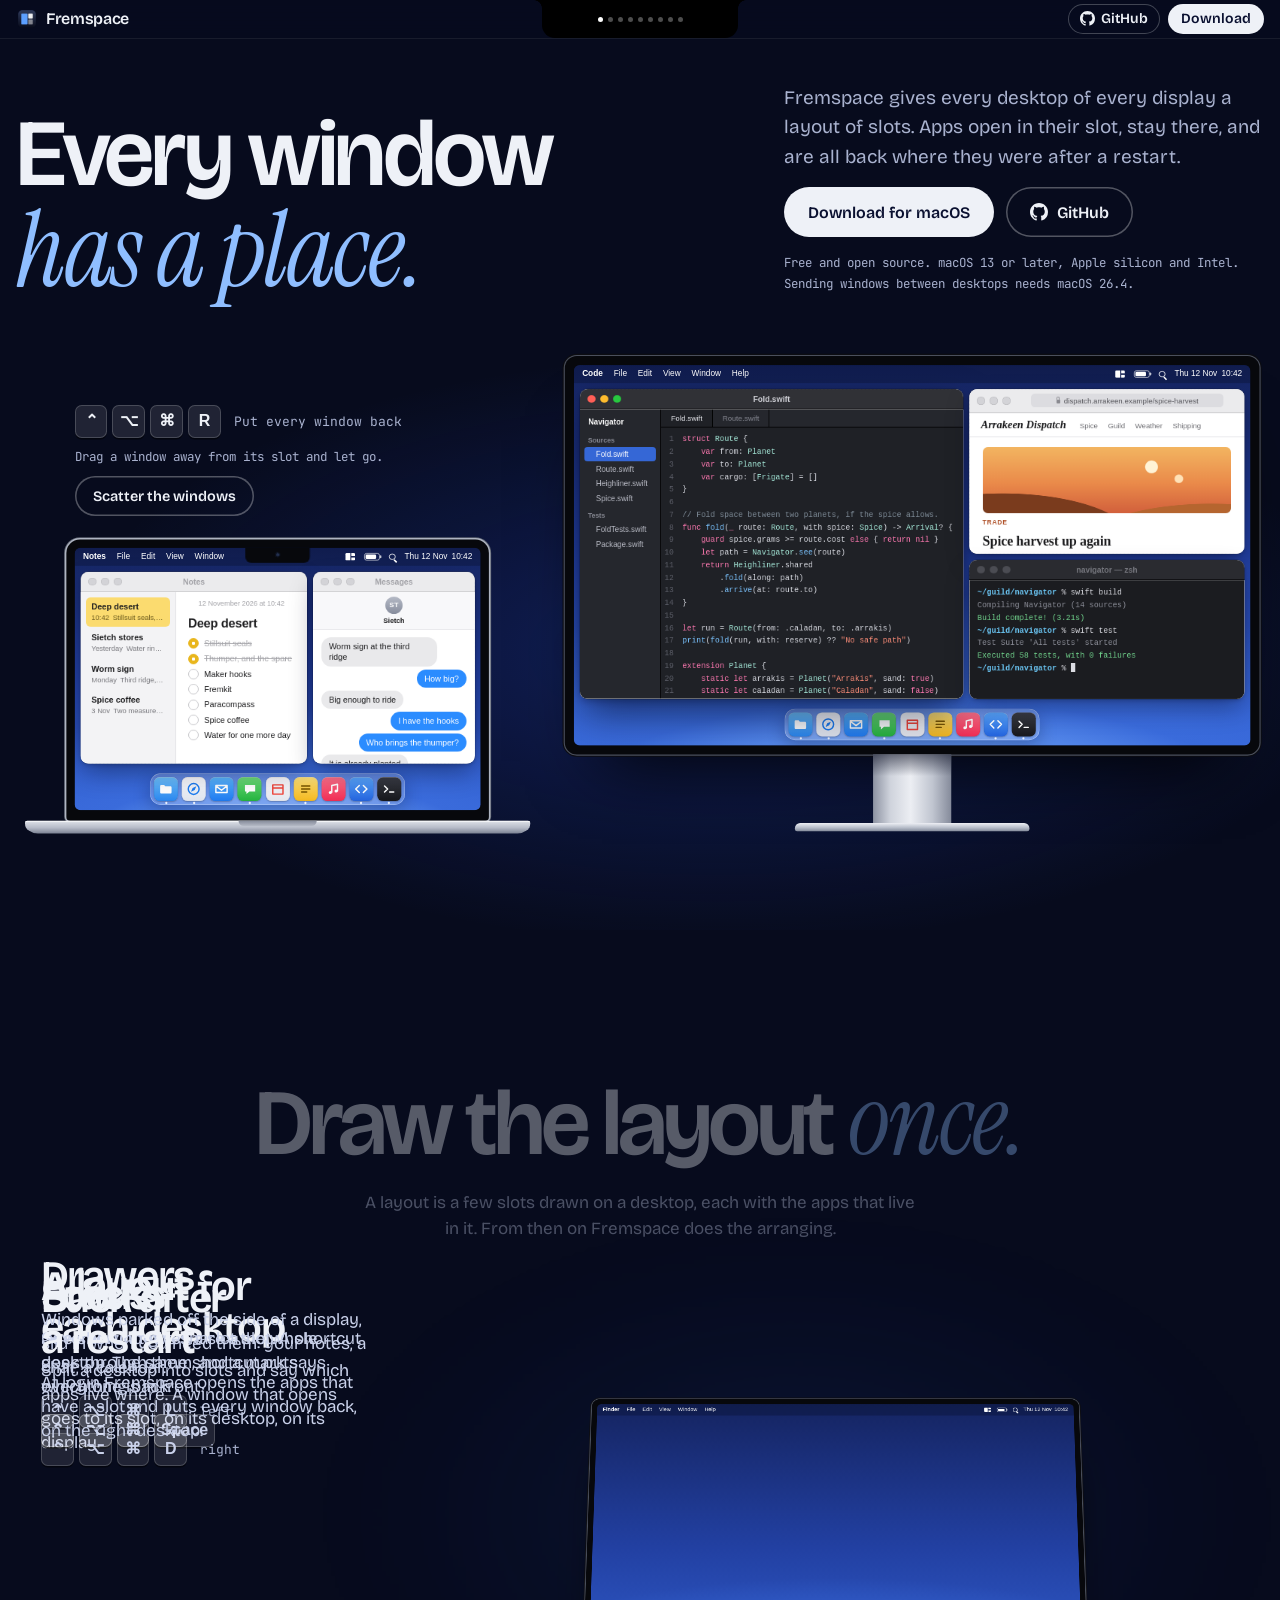
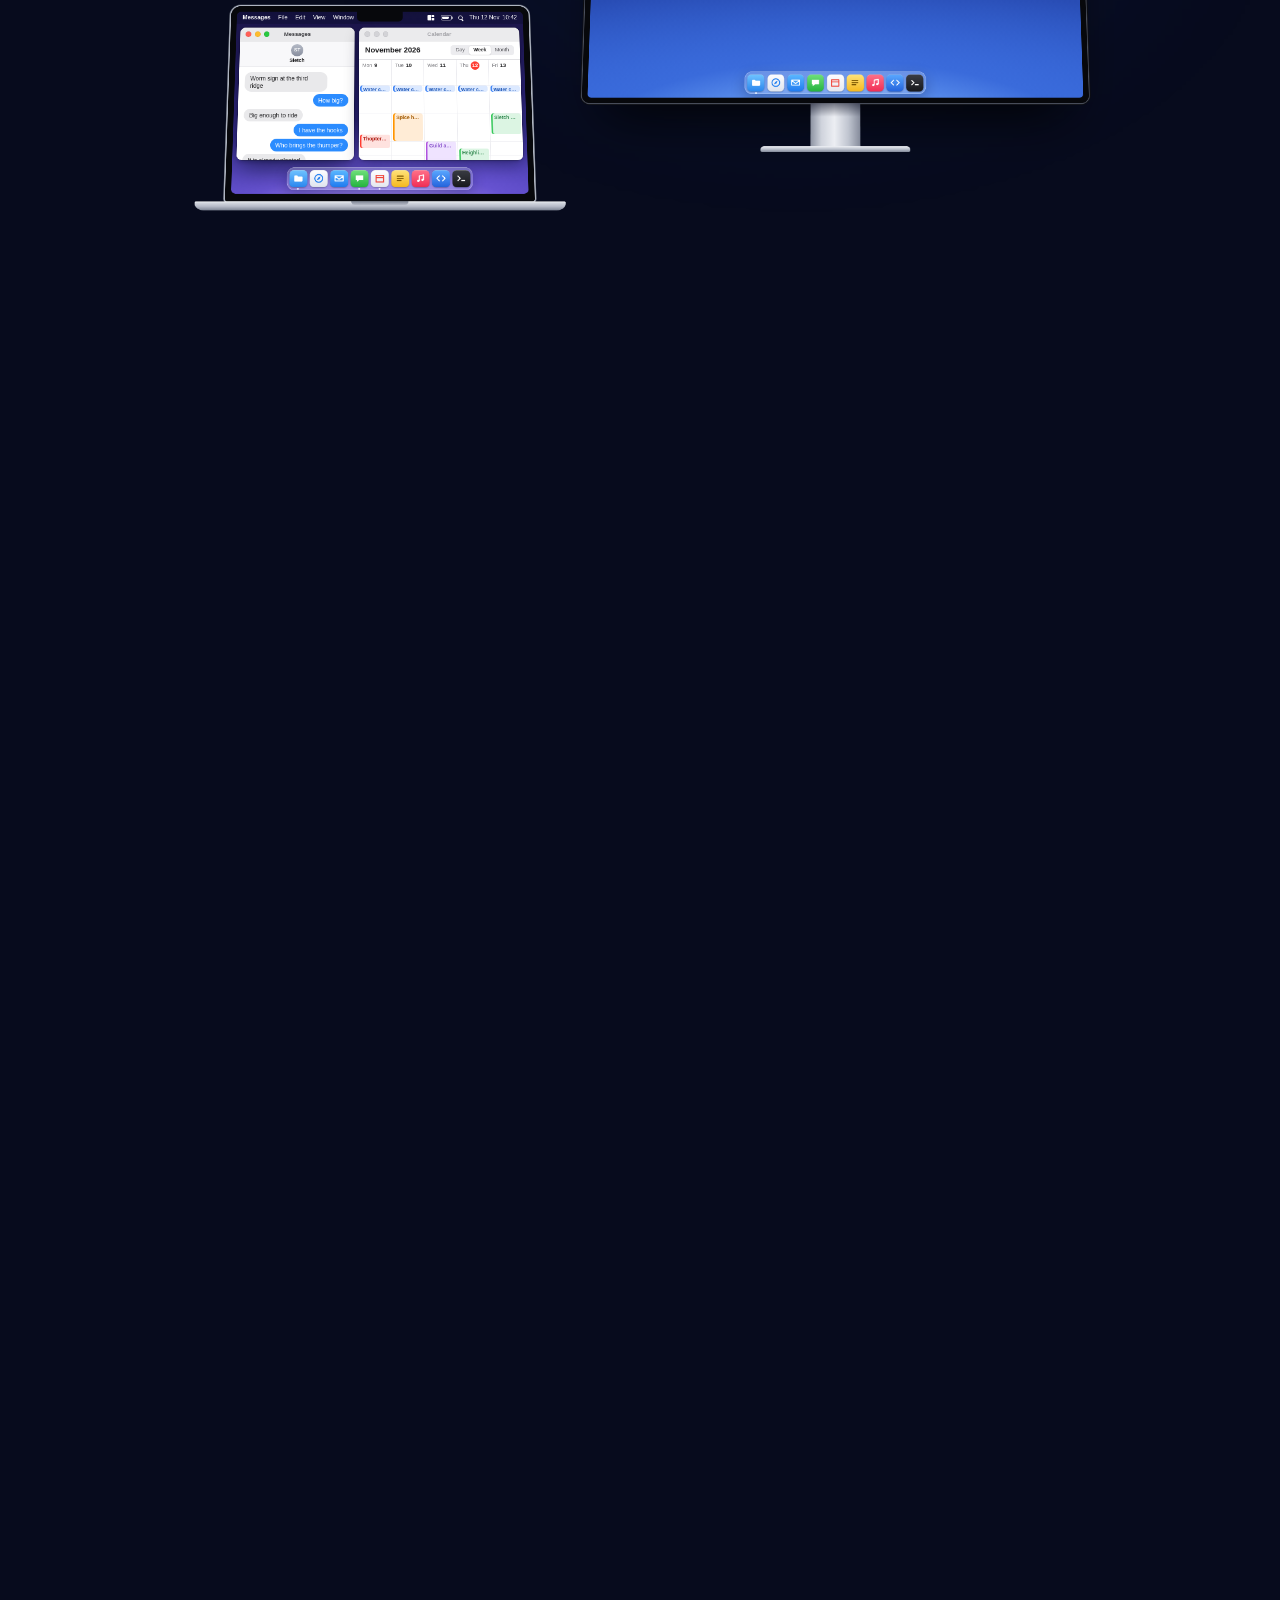
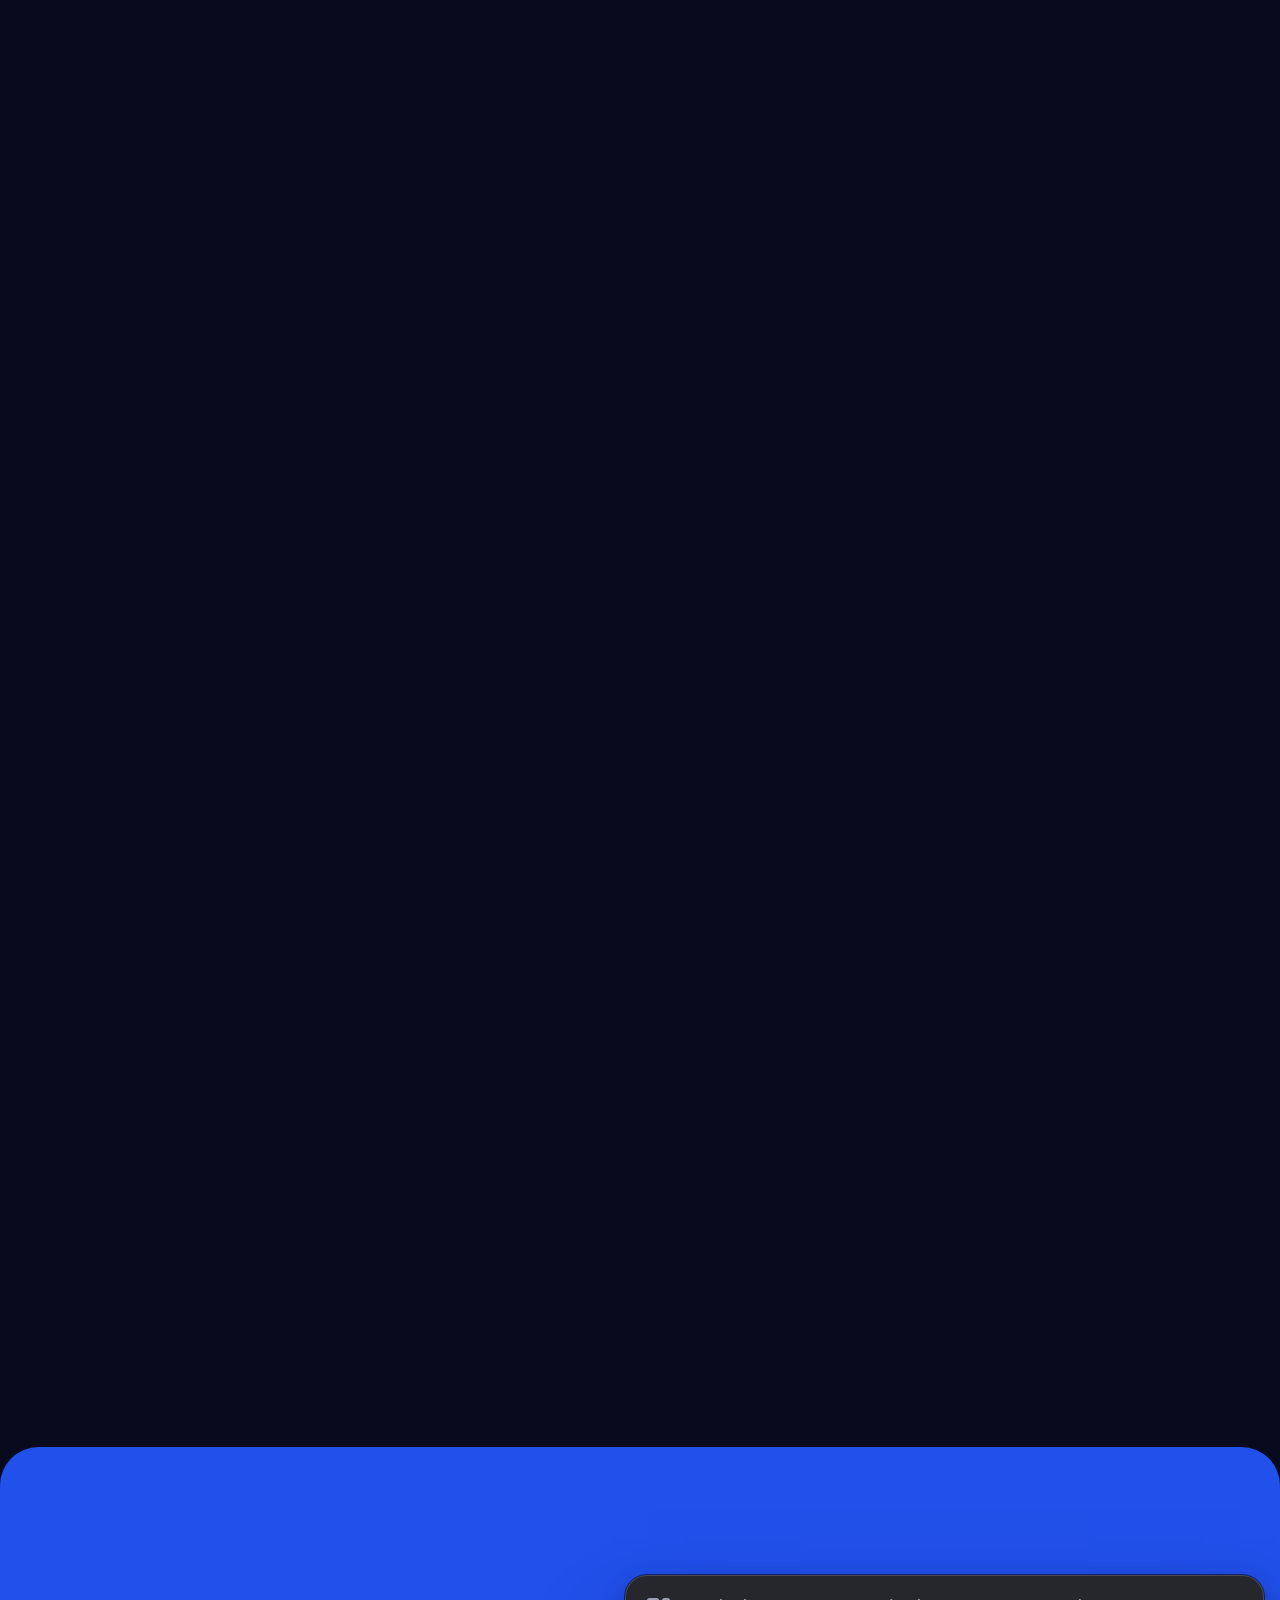
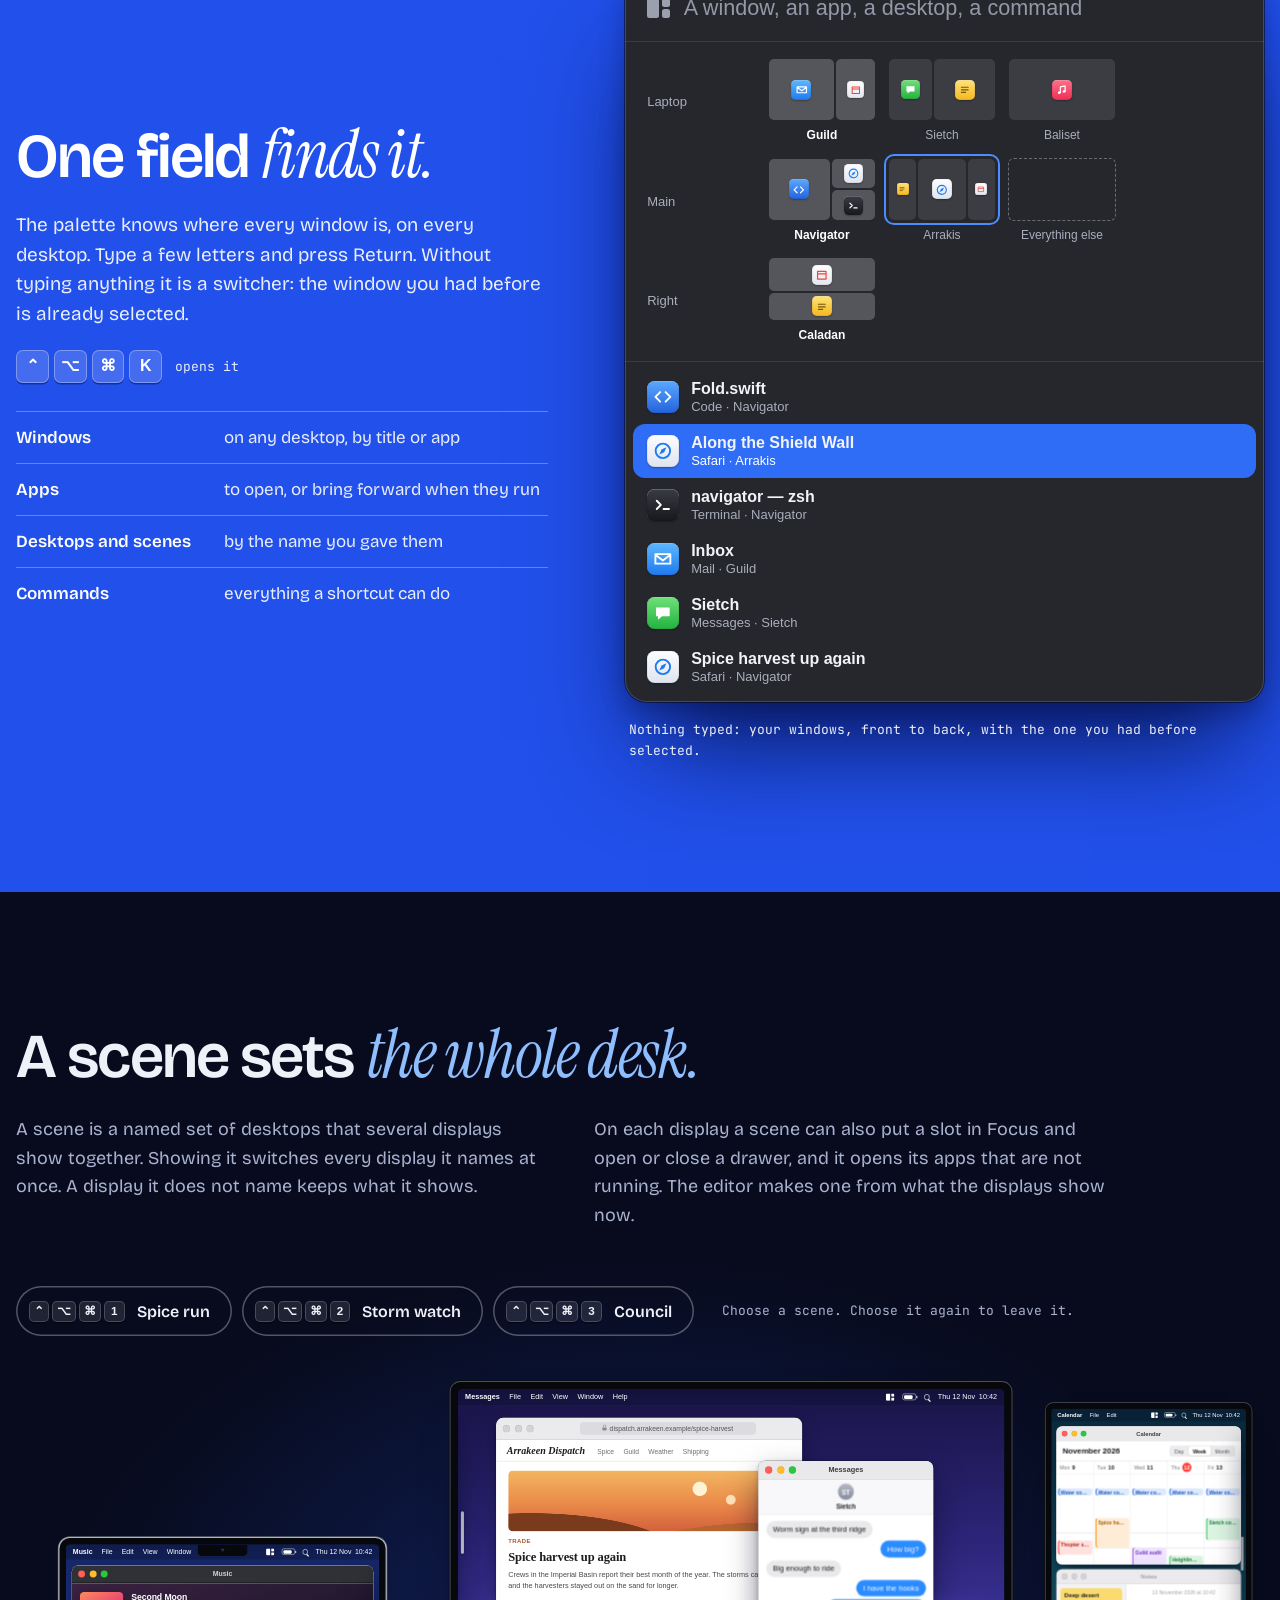
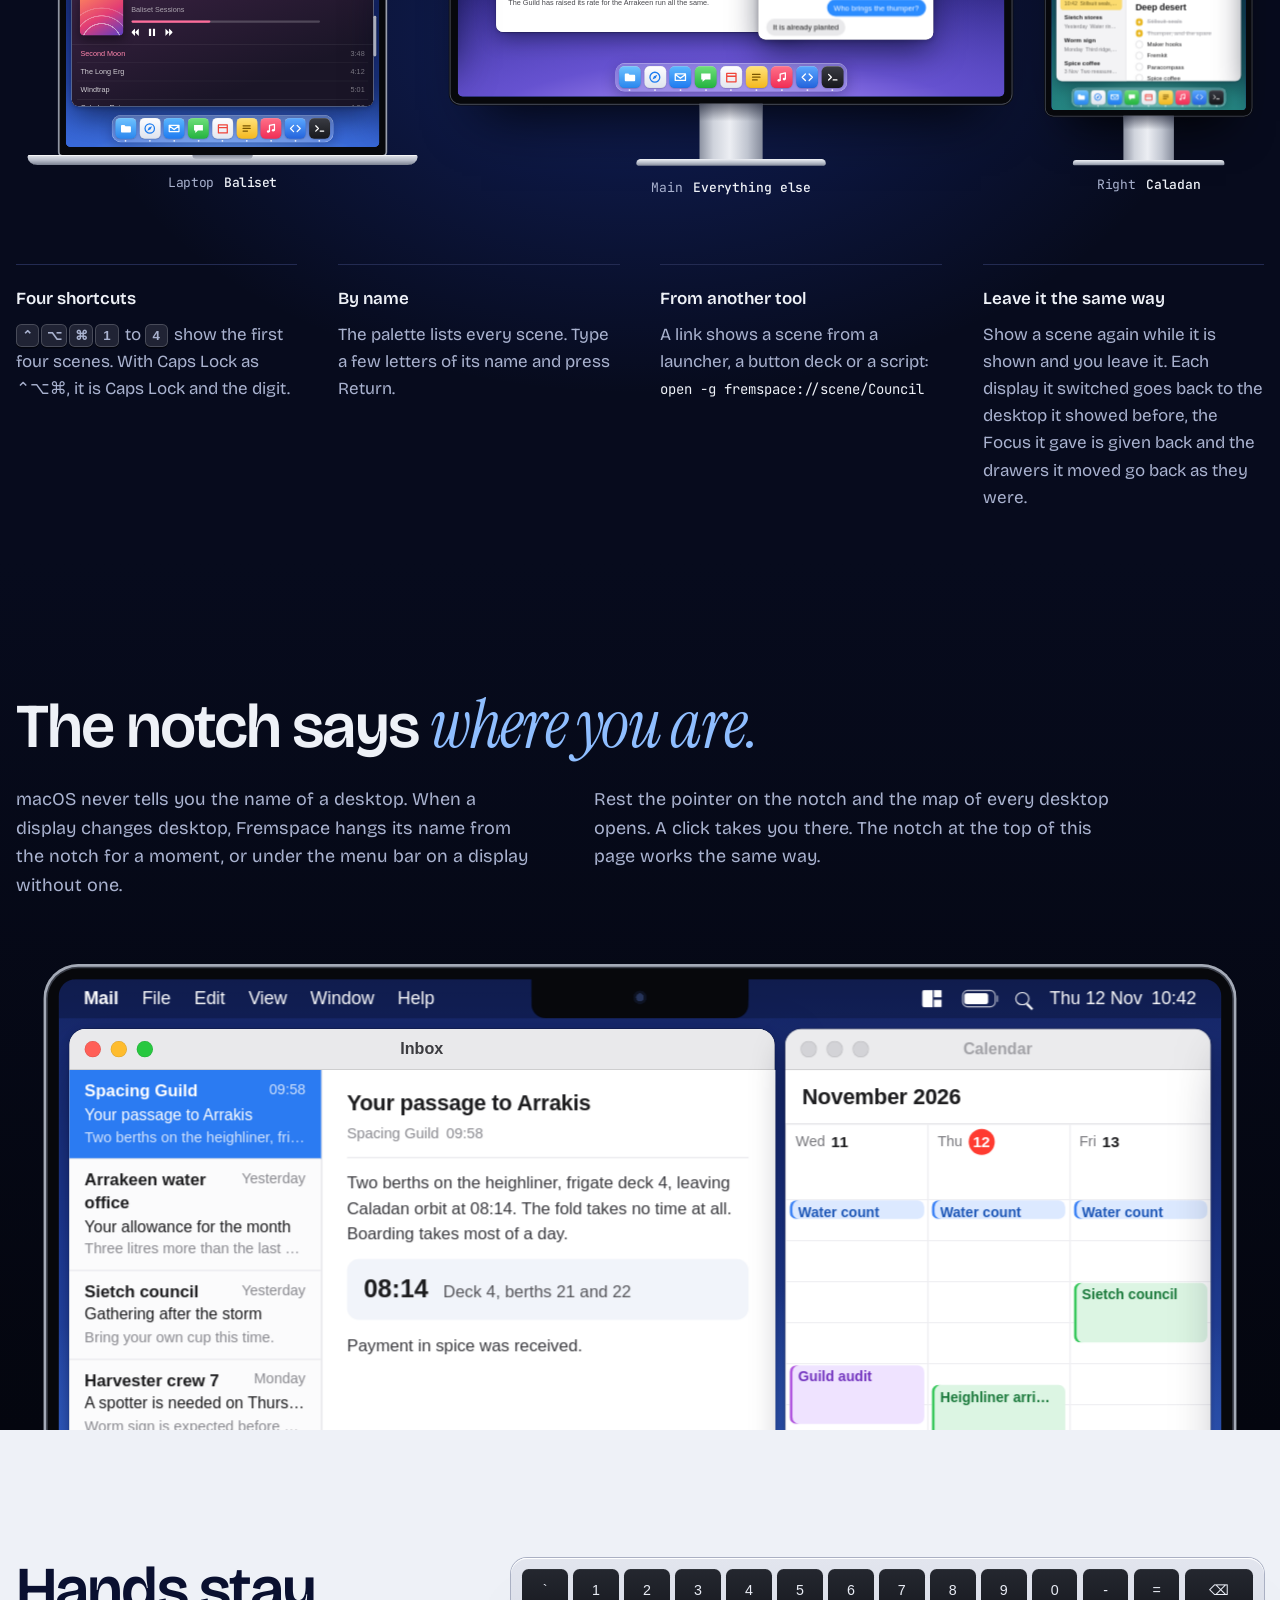
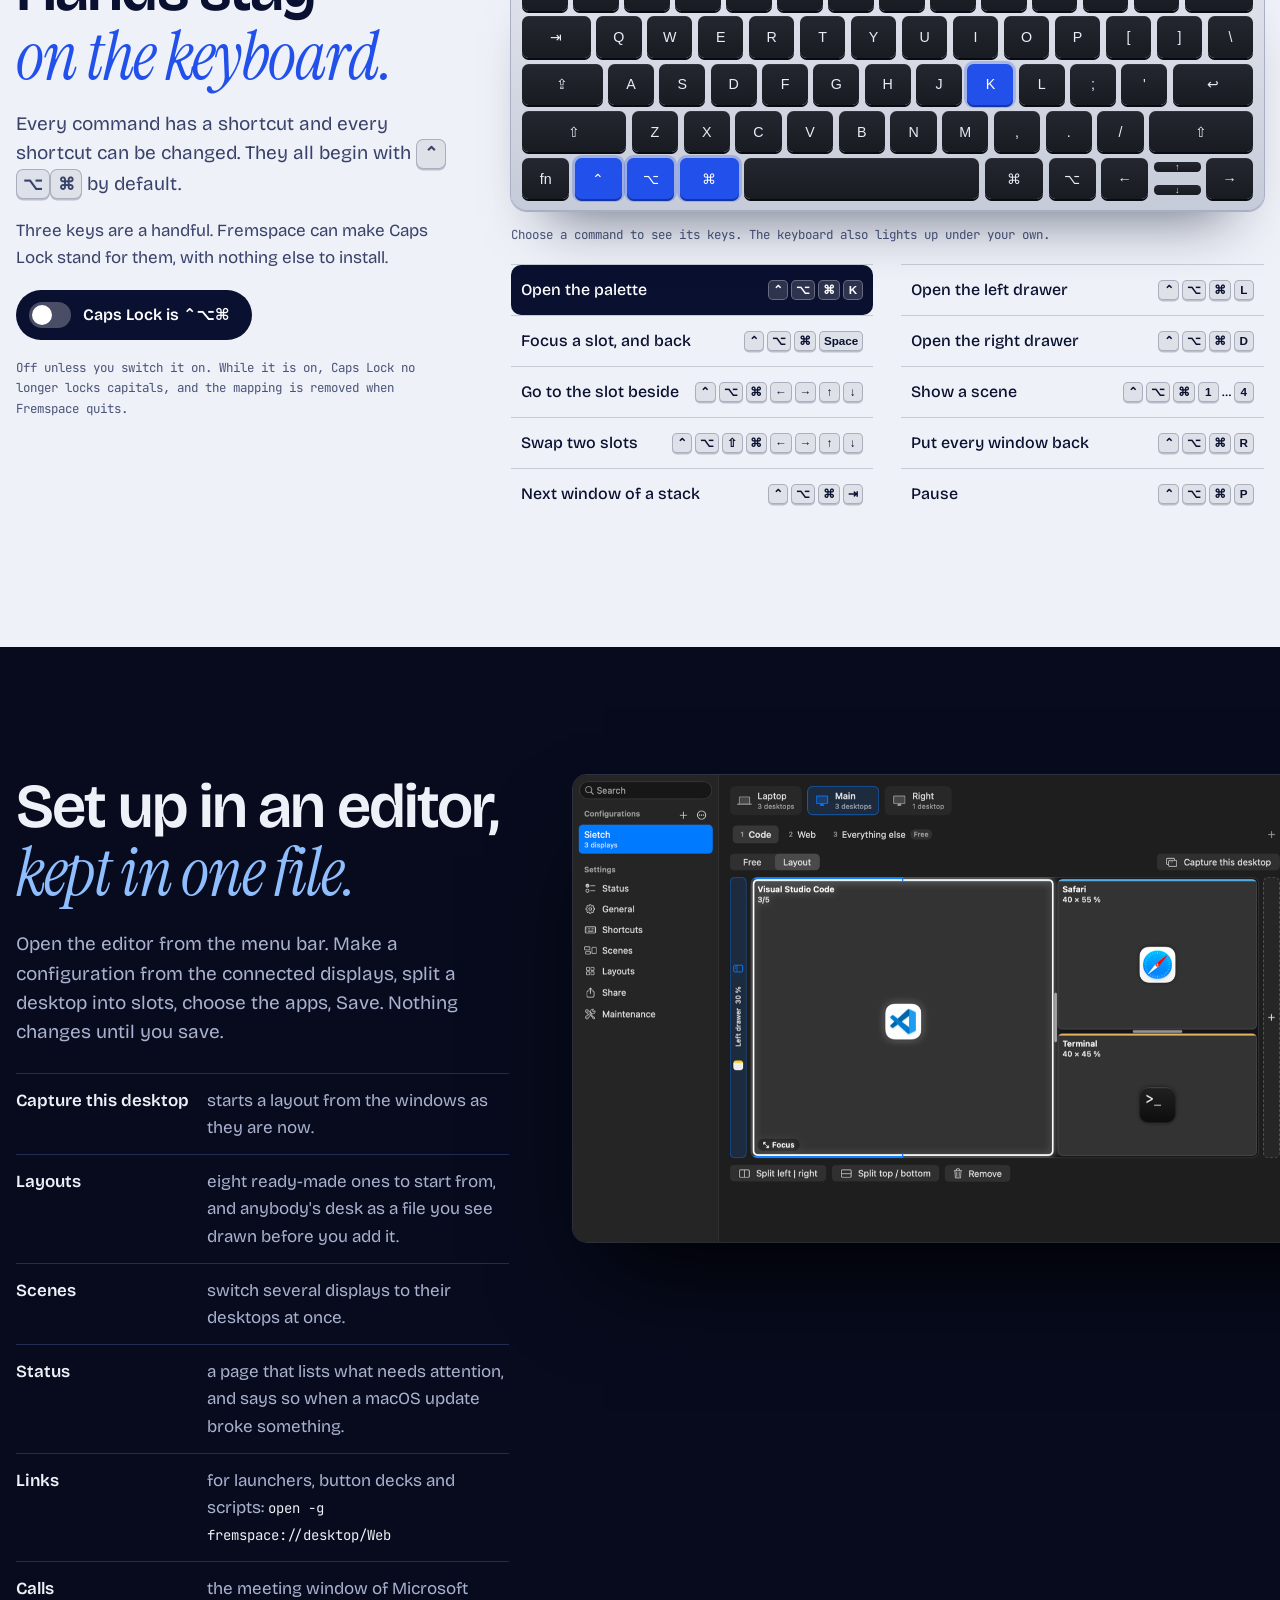
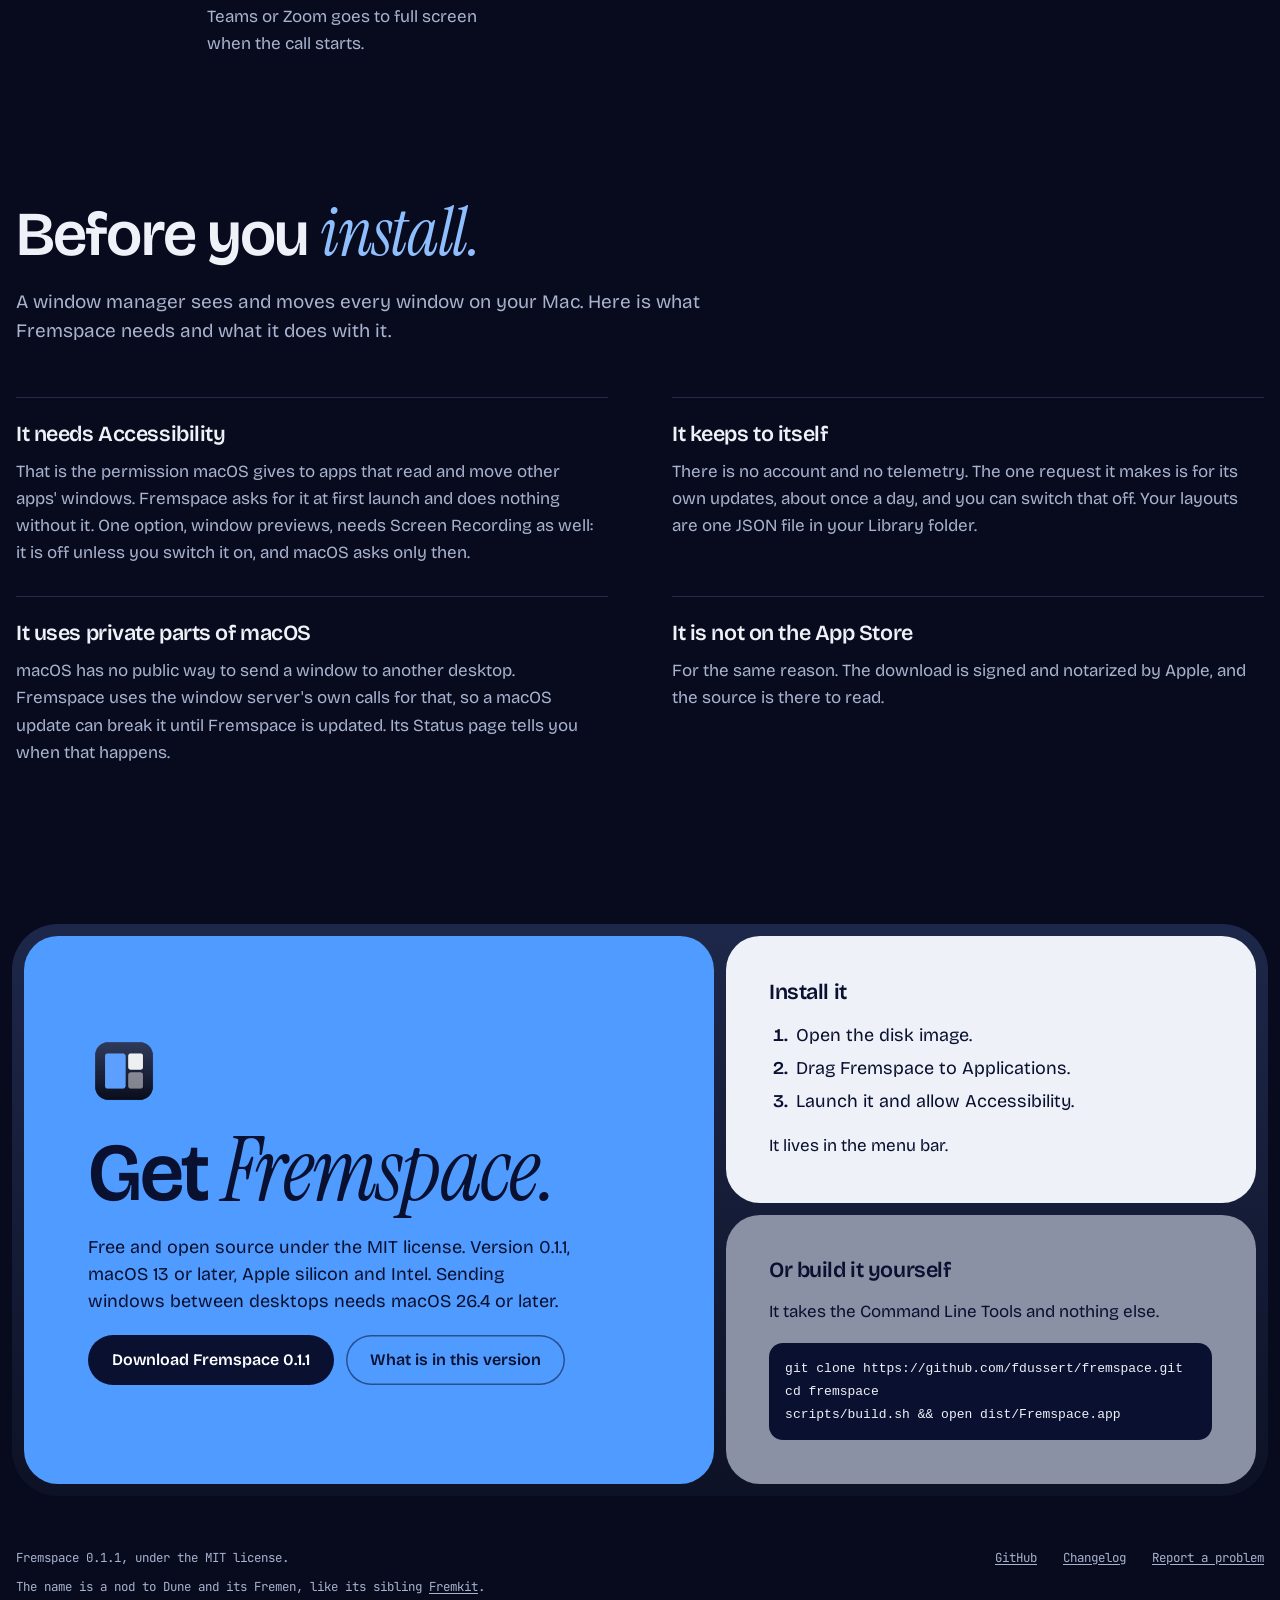
==== commit 5c3fb427: "release: 0.1.1 The disk image with its window, and "Report a problem" in the app (the Maintenance pa" ====
--- a/site/index.html
+++ b/site/index.html
@@ -262,9 +262,9 @@
       <div class="get-main">
         <img src="assets/icon.png" alt="" width="72" height="72">
         <h2>Get <em>Fremspace.</em></h2>
-        <p>Free and open source under the MIT license. Version 0.1.0, macOS 13 or later, Apple silicon and Intel. Sending windows between desktops needs macOS 26.4 or later.</p>
+        <p>Free and open source under the MIT license. Version 0.1.1, macOS 13 or later, Apple silicon and Intel. Sending windows between desktops needs macOS 26.4 or later.</p>
         <div class="actions">
-          <a class="btn" href="https://github.com/fdussert/fremspace/releases/latest/download/Fremspace.dmg">Download Fremspace 0.1.0</a>
+          <a class="btn" href="https://github.com/fdussert/fremspace/releases/latest/download/Fremspace.dmg">Download Fremspace 0.1.1</a>
           <a class="btn ghost" href="https://github.com/fdussert/fremspace/blob/main/CHANGELOG.md">What is in this version</a>
         </div>
       </div>
@@ -290,7 +290,7 @@
 
 <footer class="foot">
   <div class="wrap">
-    <span>Fremspace 0.1.0, under the MIT license.</span>
+    <span>Fremspace 0.1.1, under the MIT license.</span>
     <a href="https://github.com/fdussert/fremspace">GitHub</a>
     <a href="https://github.com/fdussert/fremspace/blob/main/CHANGELOG.md">Changelog</a>
     <a href="https://github.com/fdussert/fremspace/issues">Report a problem</a>
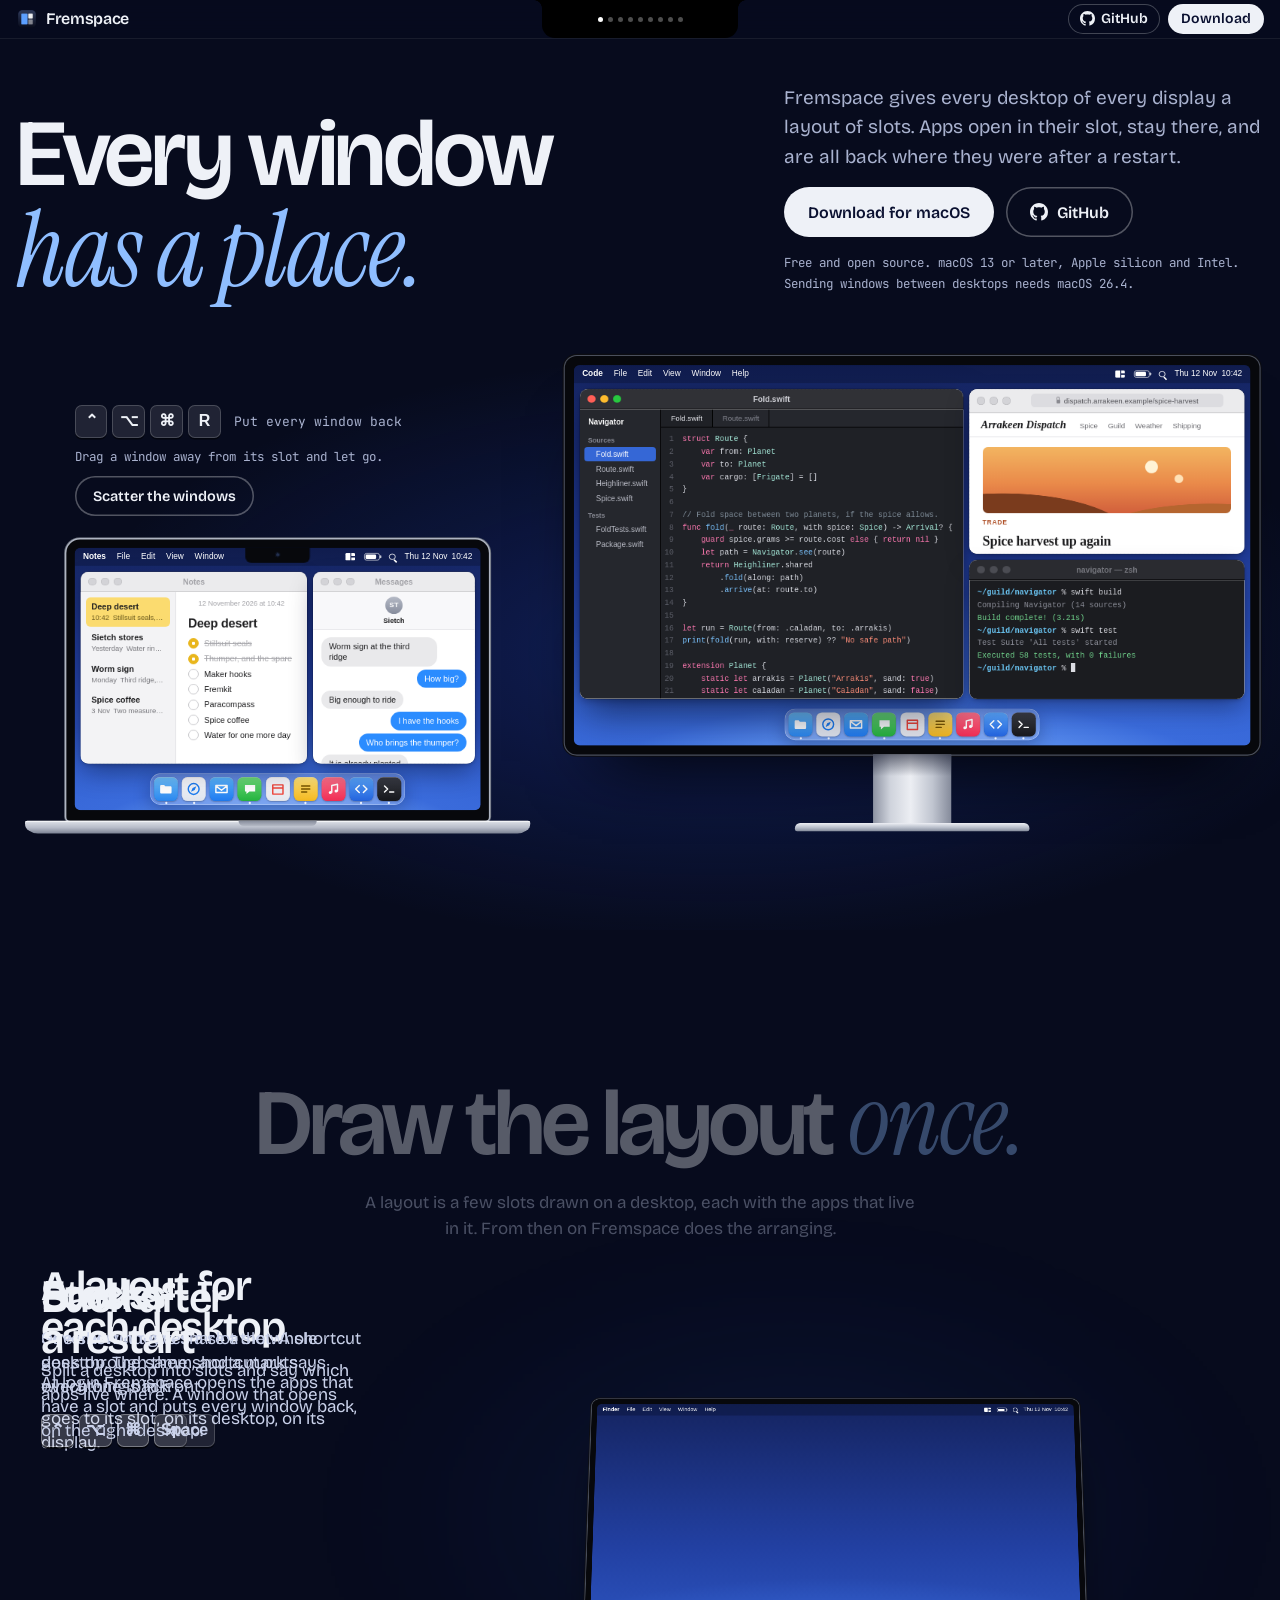
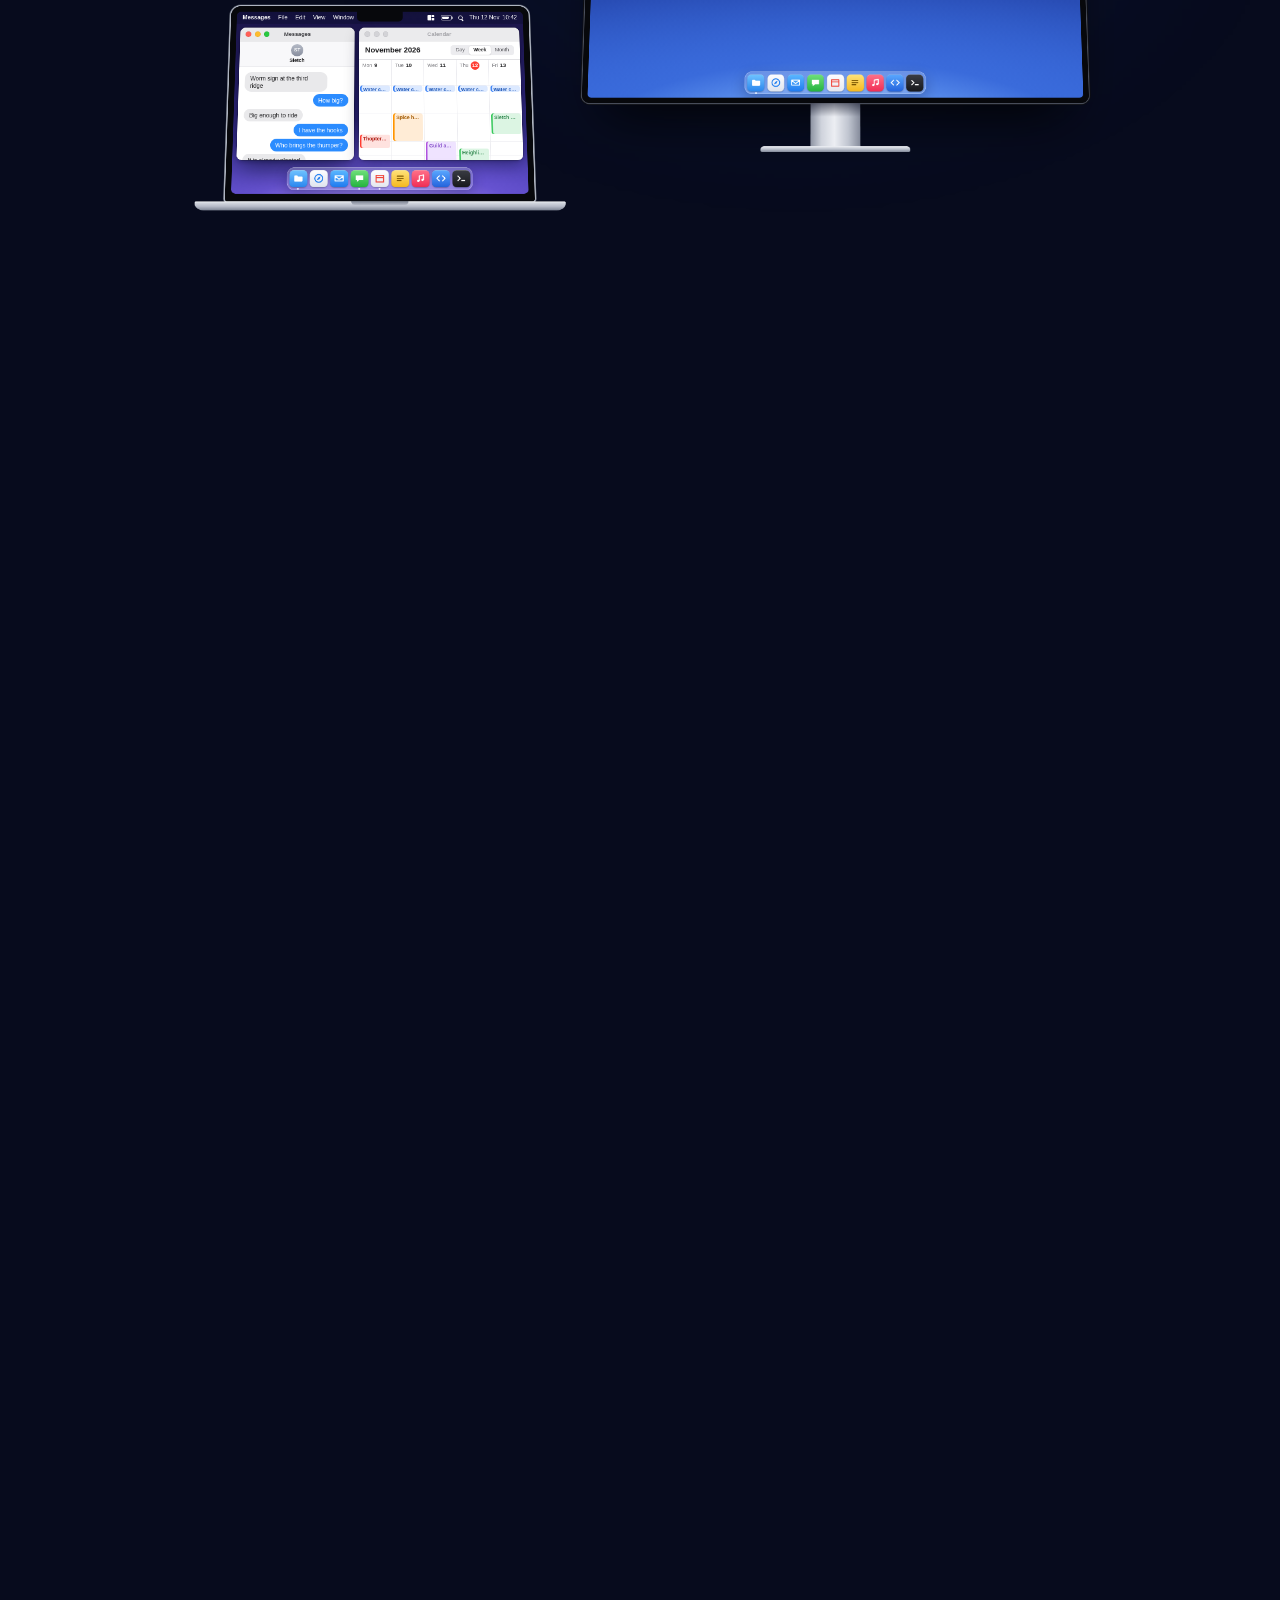
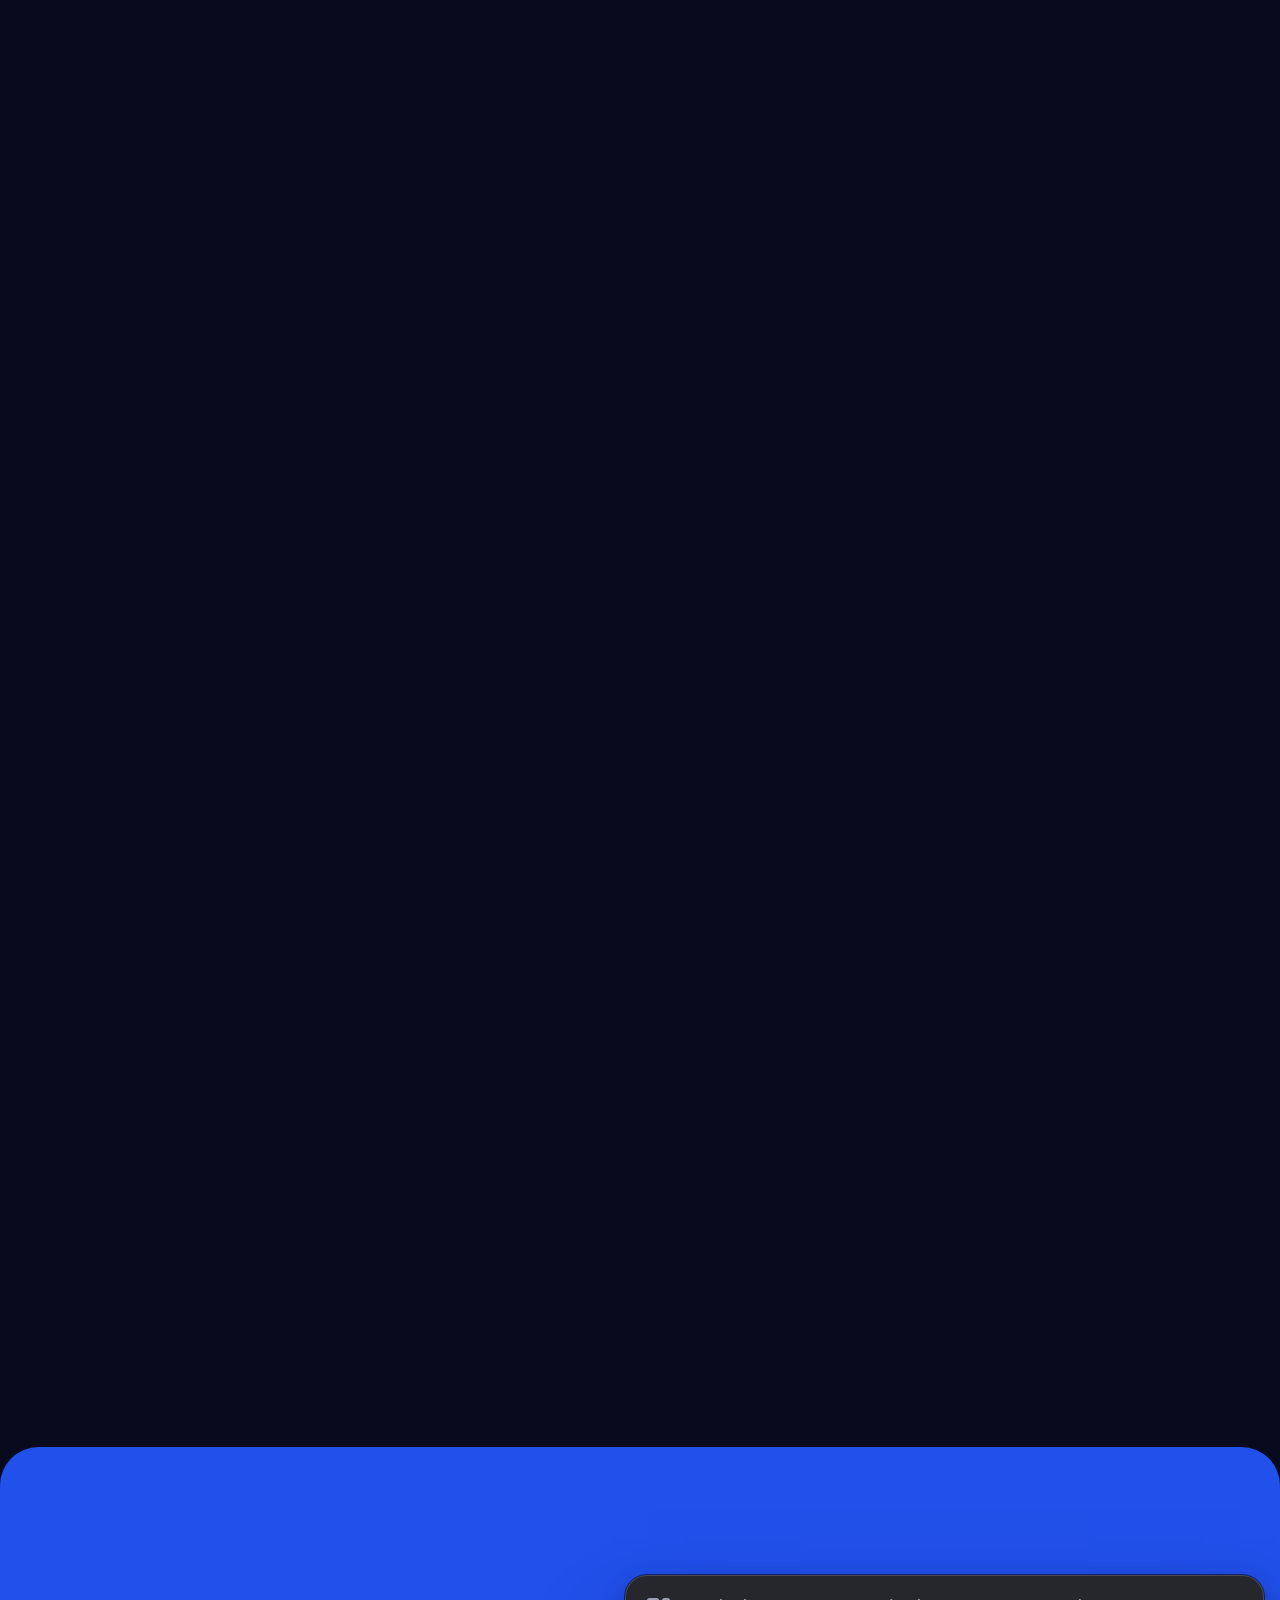
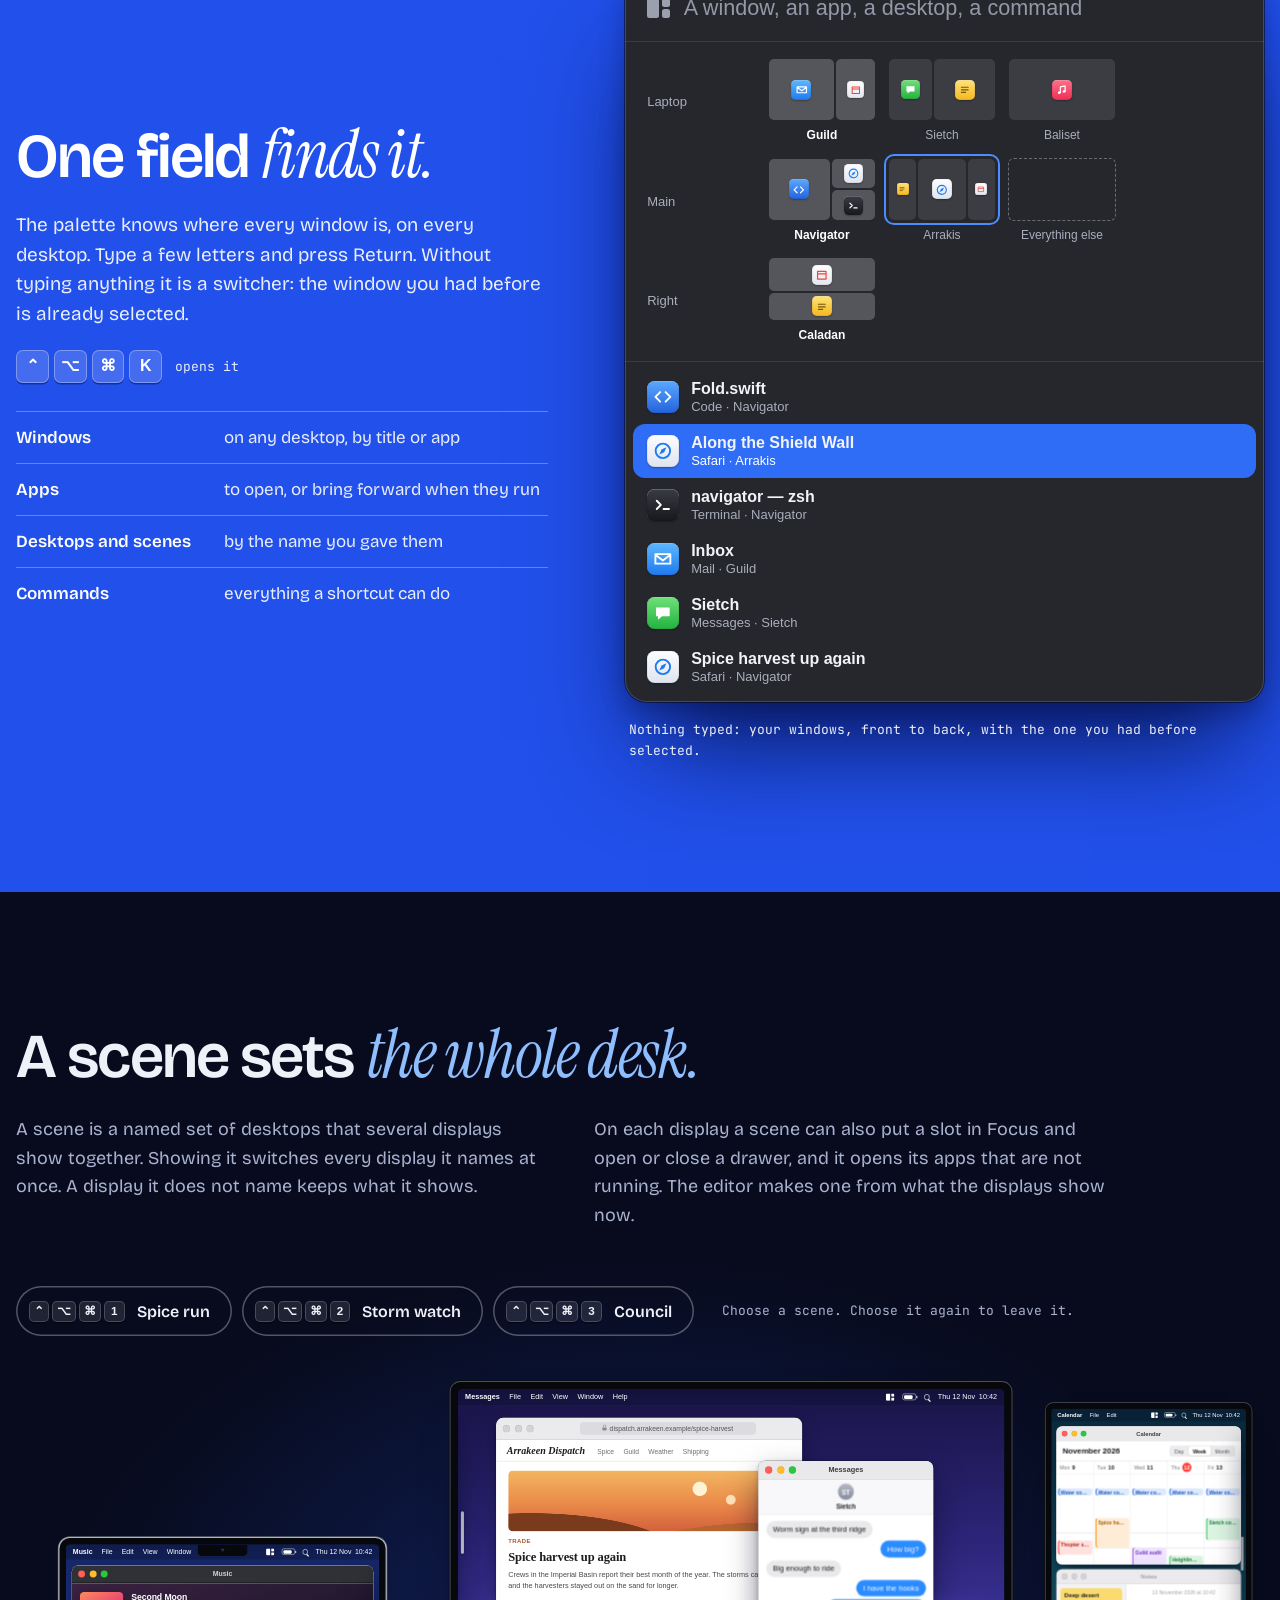
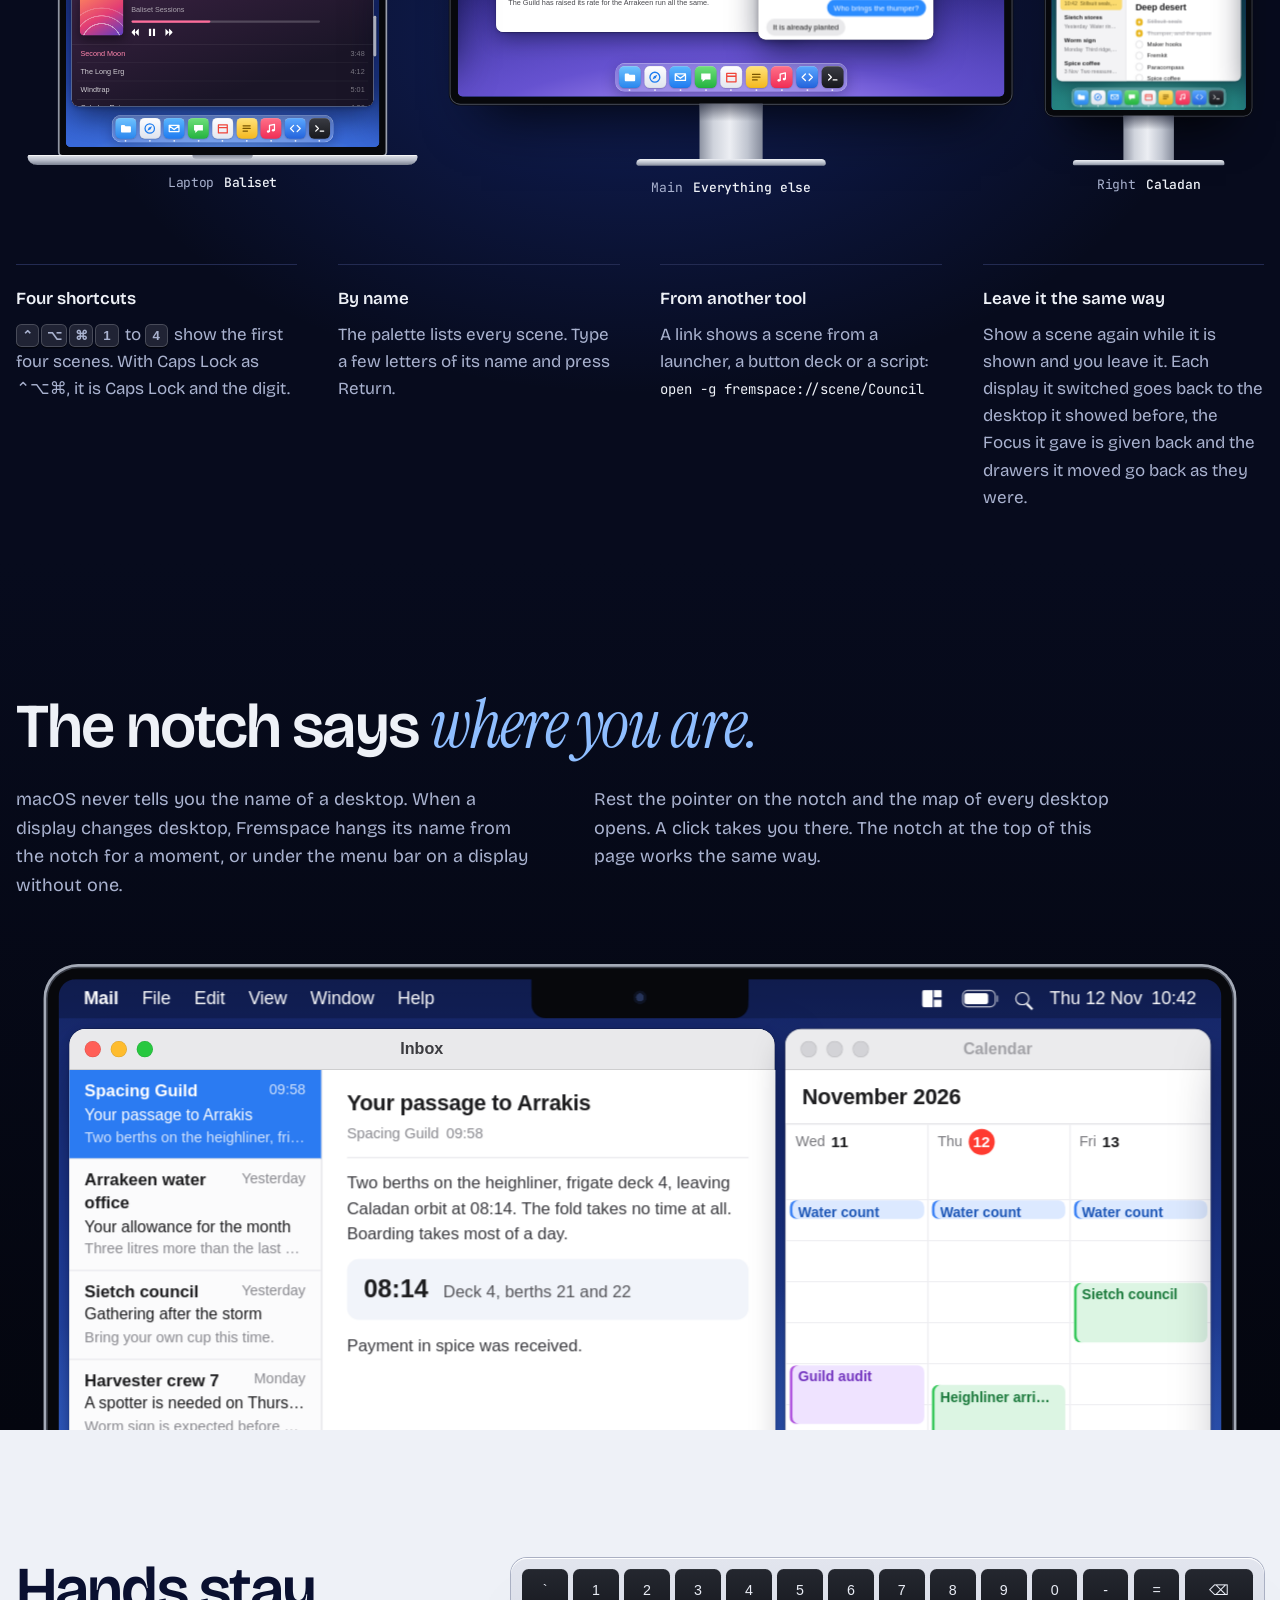
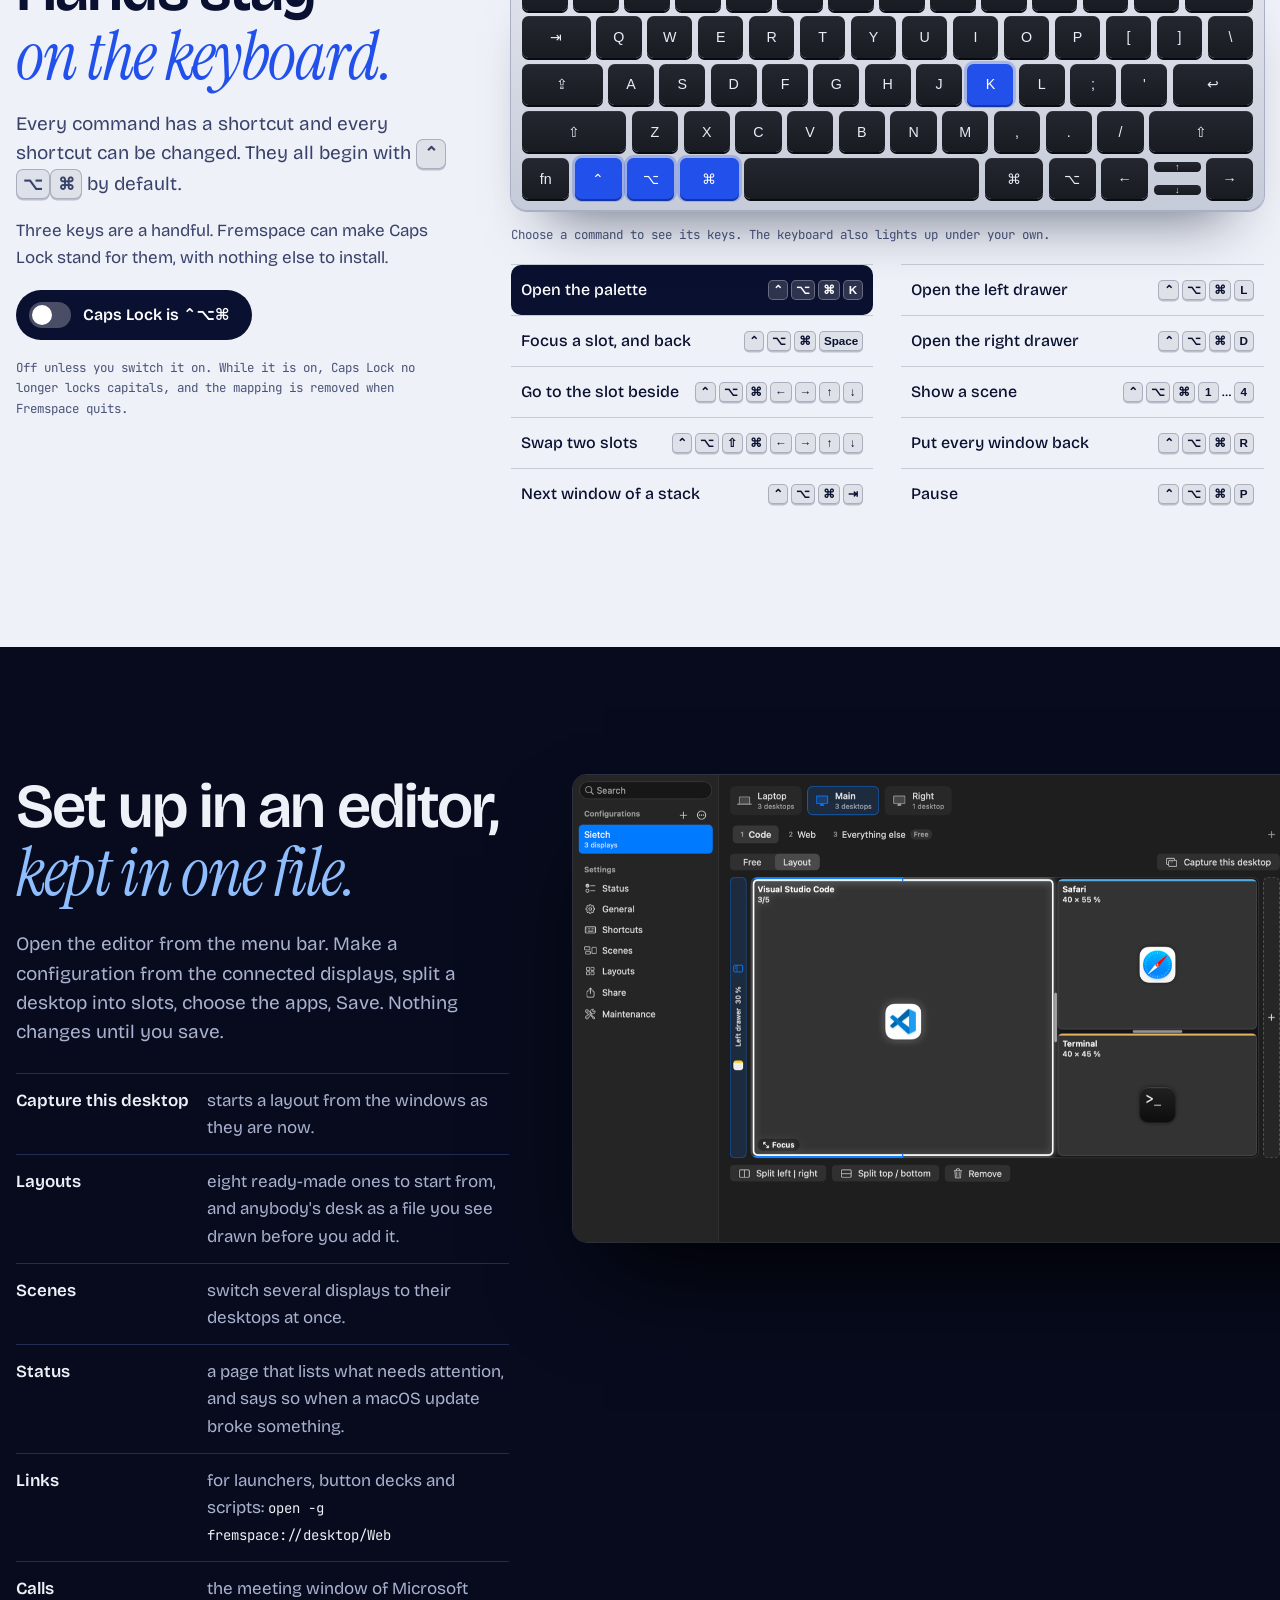
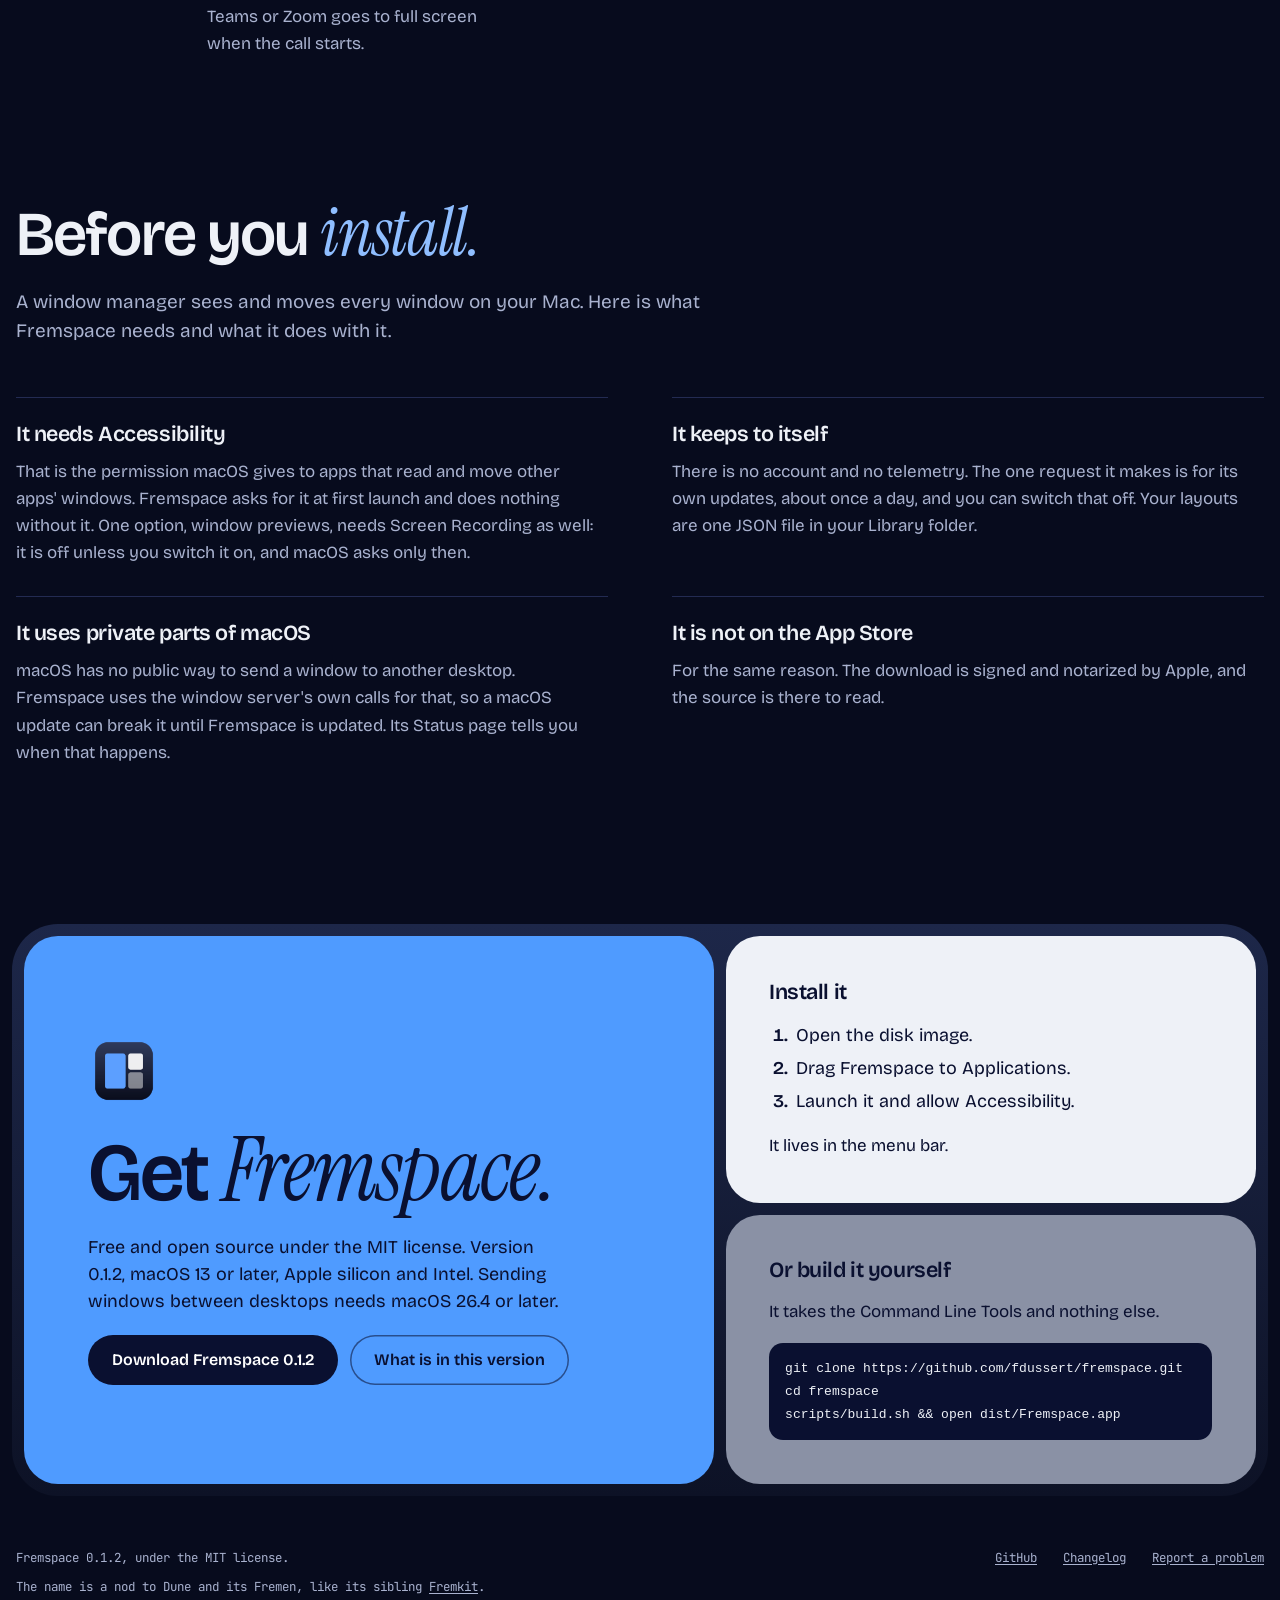
==== commit 250fac94: "release: 0.1.2 Co-Authored-By: Claude Fable 5.2 <noreply@anthropic.com> Claude-Session: https://clau" ====
--- a/site/index.html
+++ b/site/index.html
@@ -262,9 +262,9 @@
       <div class="get-main">
         <img src="assets/icon.png" alt="" width="72" height="72">
         <h2>Get <em>Fremspace.</em></h2>
-        <p>Free and open source under the MIT license. Version 0.1.1, macOS 13 or later, Apple silicon and Intel. Sending windows between desktops needs macOS 26.4 or later.</p>
+        <p>Free and open source under the MIT license. Version 0.1.2, macOS 13 or later, Apple silicon and Intel. Sending windows between desktops needs macOS 26.4 or later.</p>
         <div class="actions">
-          <a class="btn" href="https://github.com/fdussert/fremspace/releases/latest/download/Fremspace.dmg">Download Fremspace 0.1.1</a>
+          <a class="btn" href="https://github.com/fdussert/fremspace/releases/latest/download/Fremspace.dmg">Download Fremspace 0.1.2</a>
           <a class="btn ghost" href="https://github.com/fdussert/fremspace/blob/main/CHANGELOG.md">What is in this version</a>
         </div>
       </div>
@@ -290,7 +290,7 @@
 
 <footer class="foot">
   <div class="wrap">
-    <span>Fremspace 0.1.1, under the MIT license.</span>
+    <span>Fremspace 0.1.2, under the MIT license.</span>
     <a href="https://github.com/fdussert/fremspace">GitHub</a>
     <a href="https://github.com/fdussert/fremspace/blob/main/CHANGELOG.md">Changelog</a>
     <a href="https://github.com/fdussert/fremspace/issues">Report a problem</a>
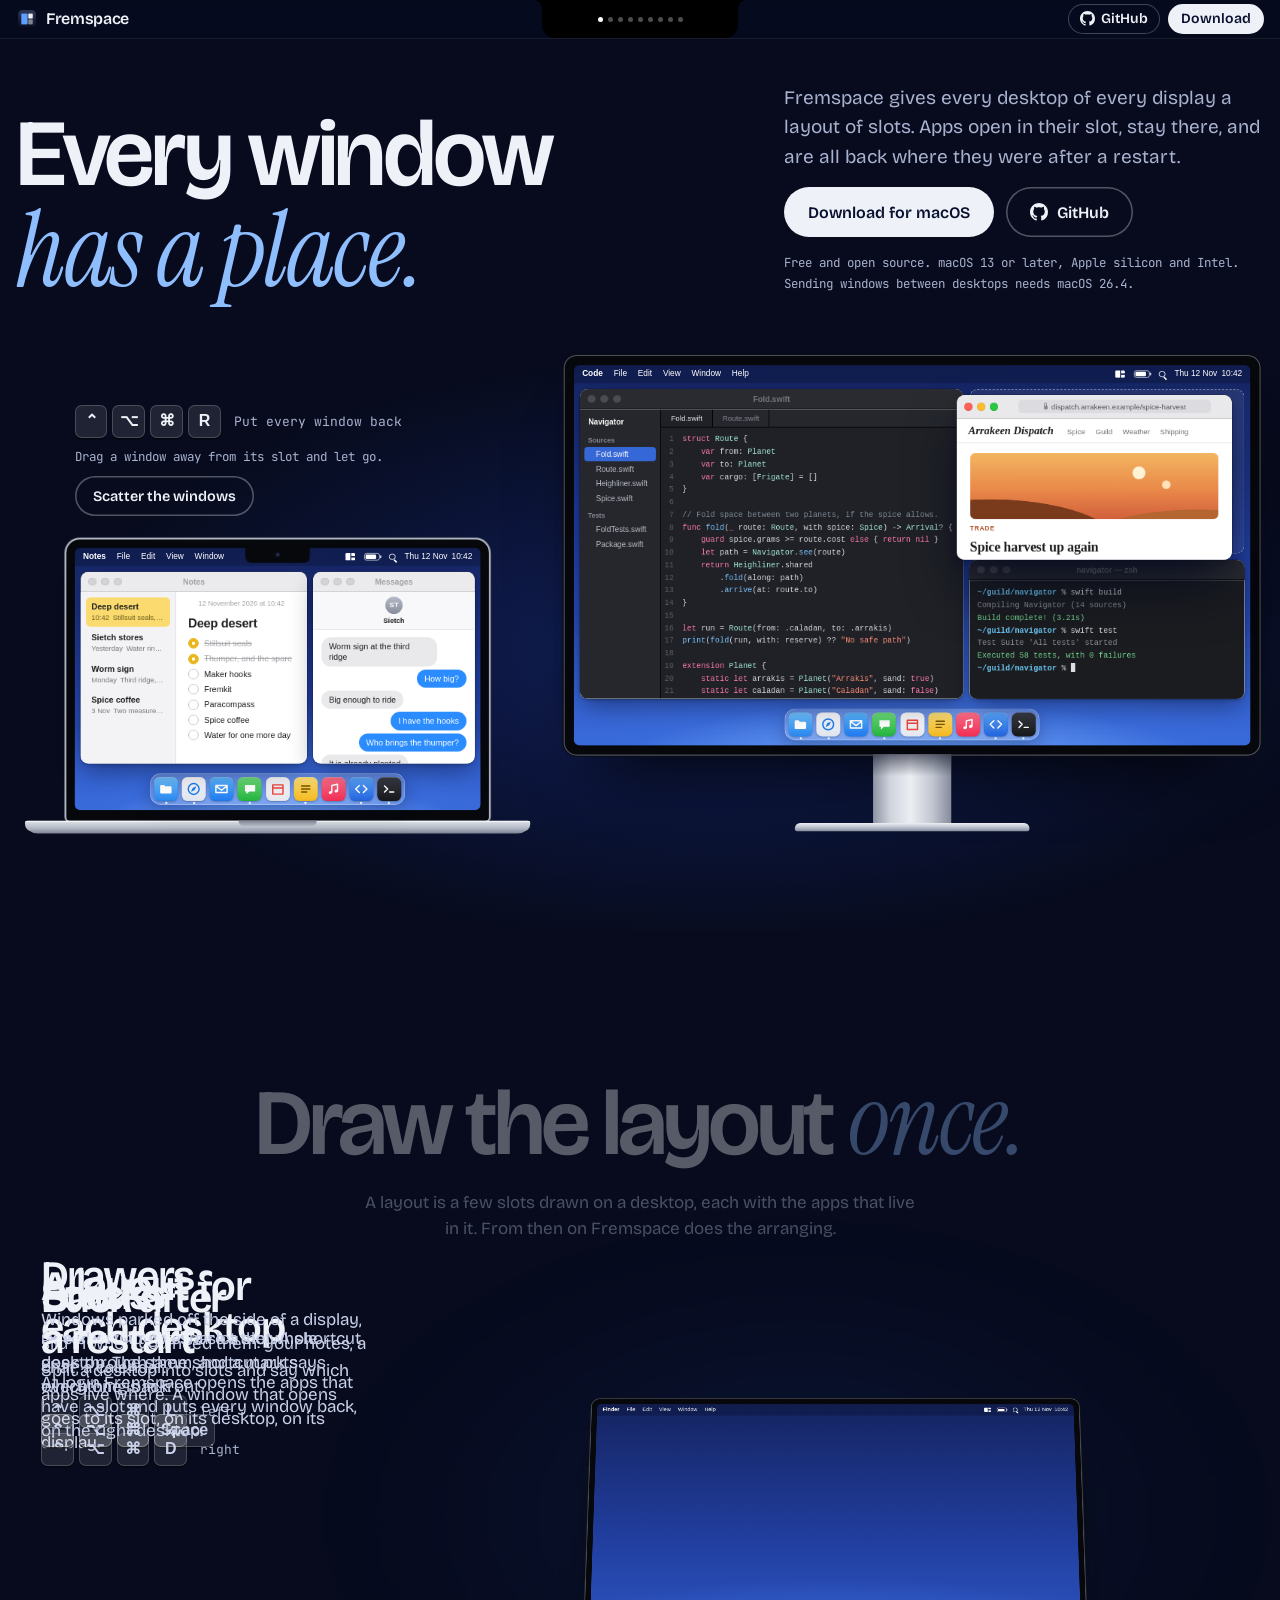
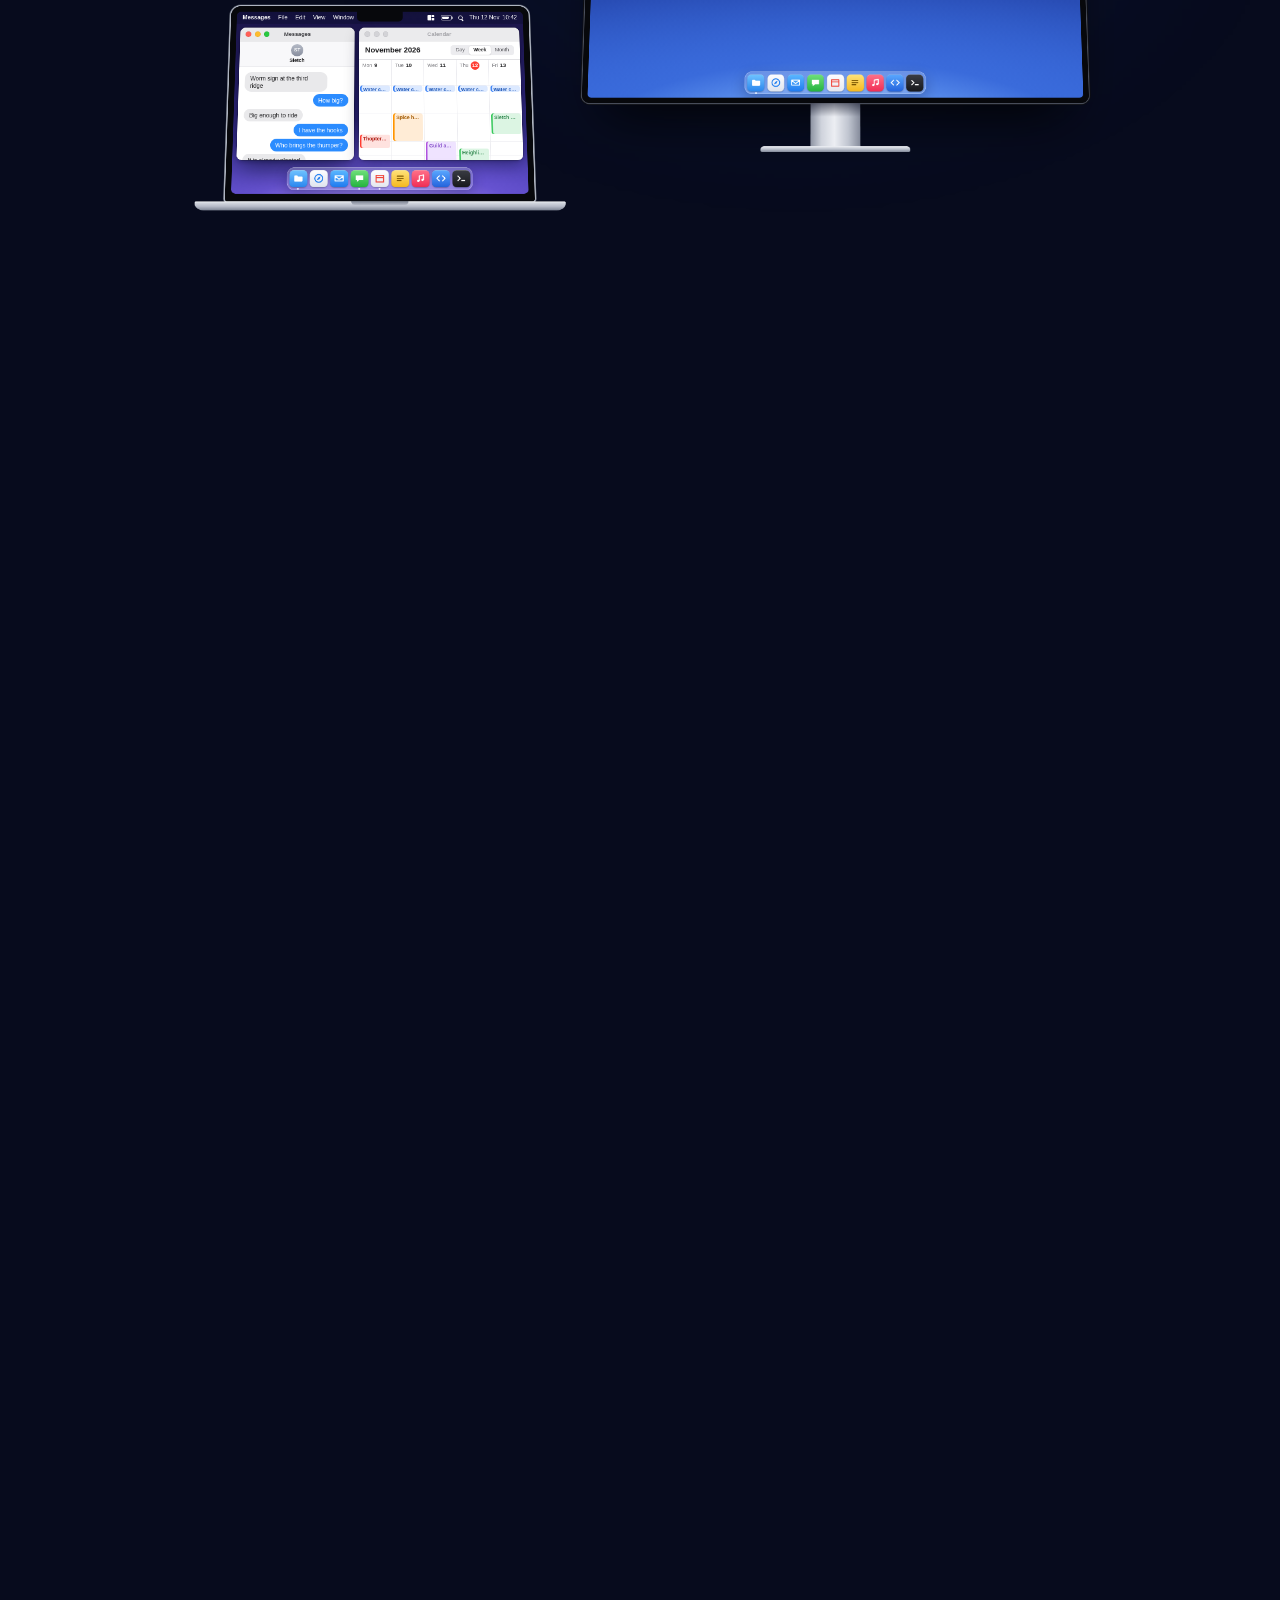
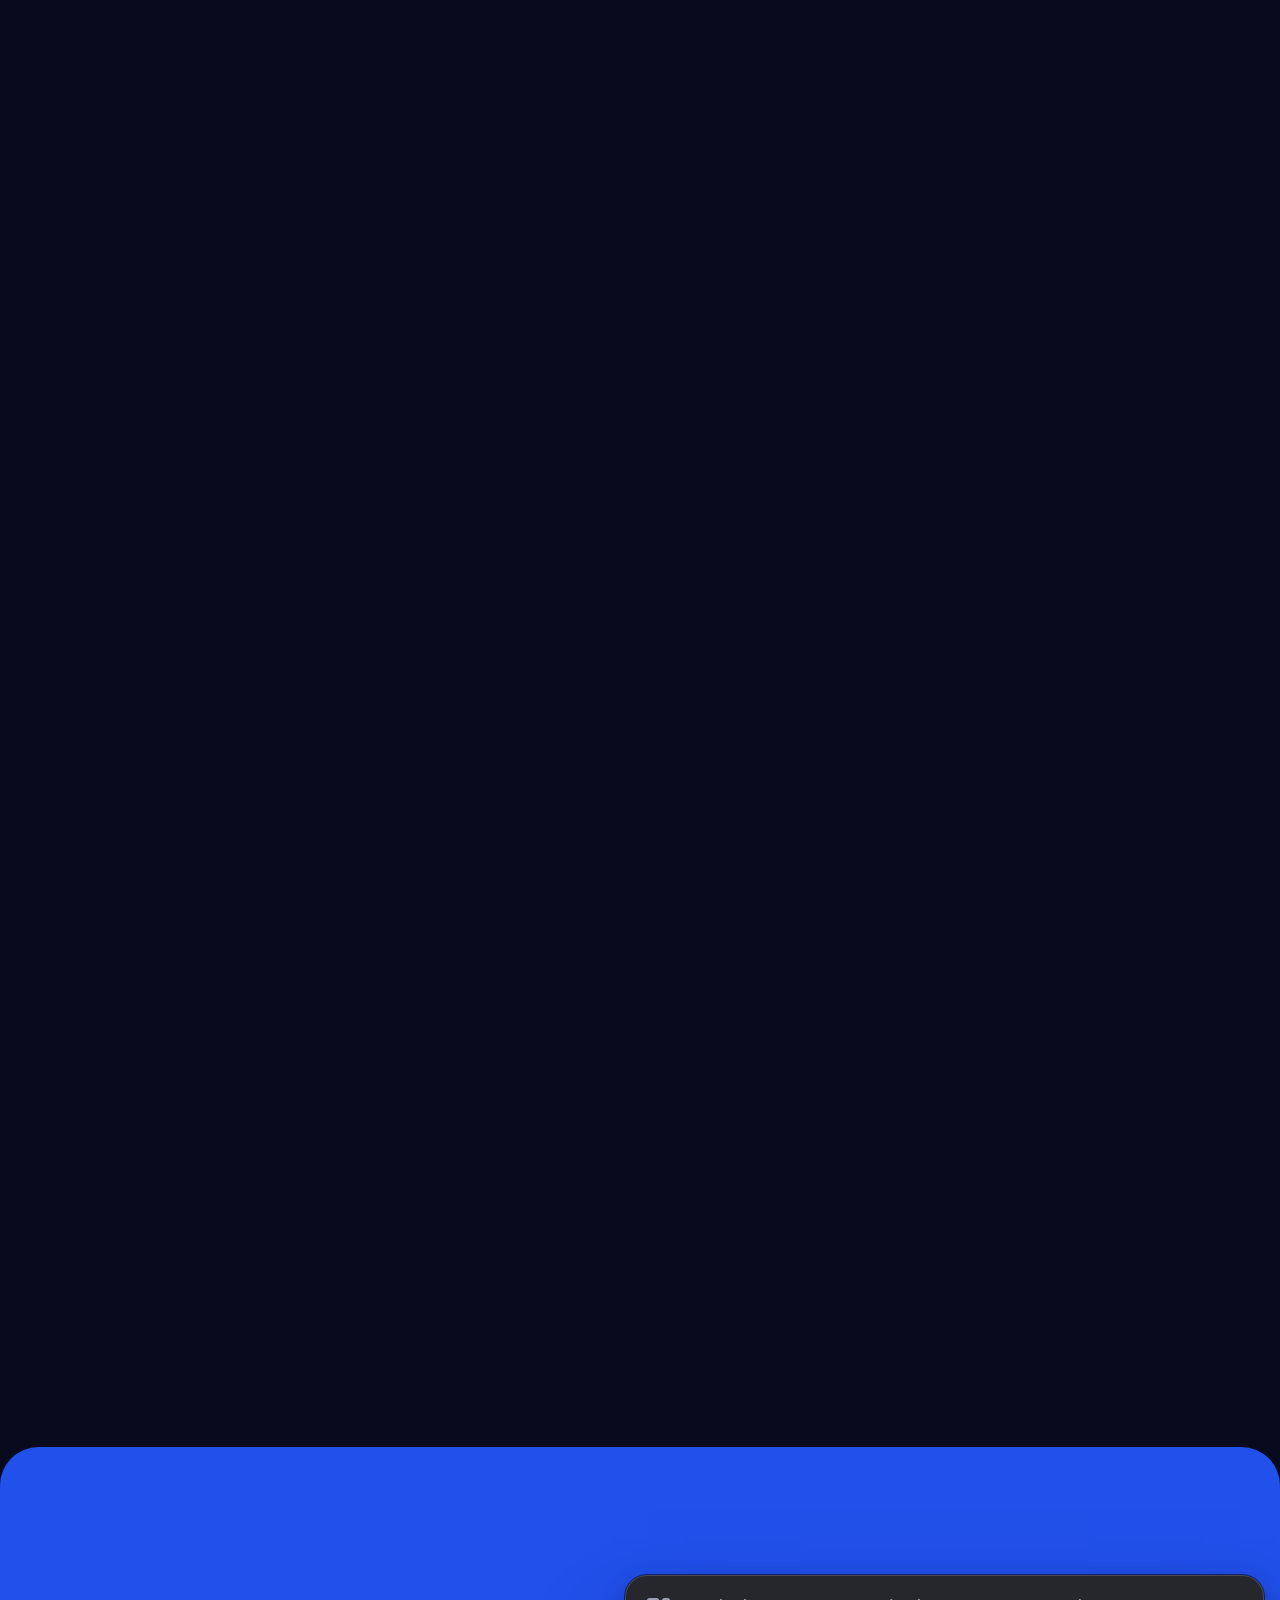
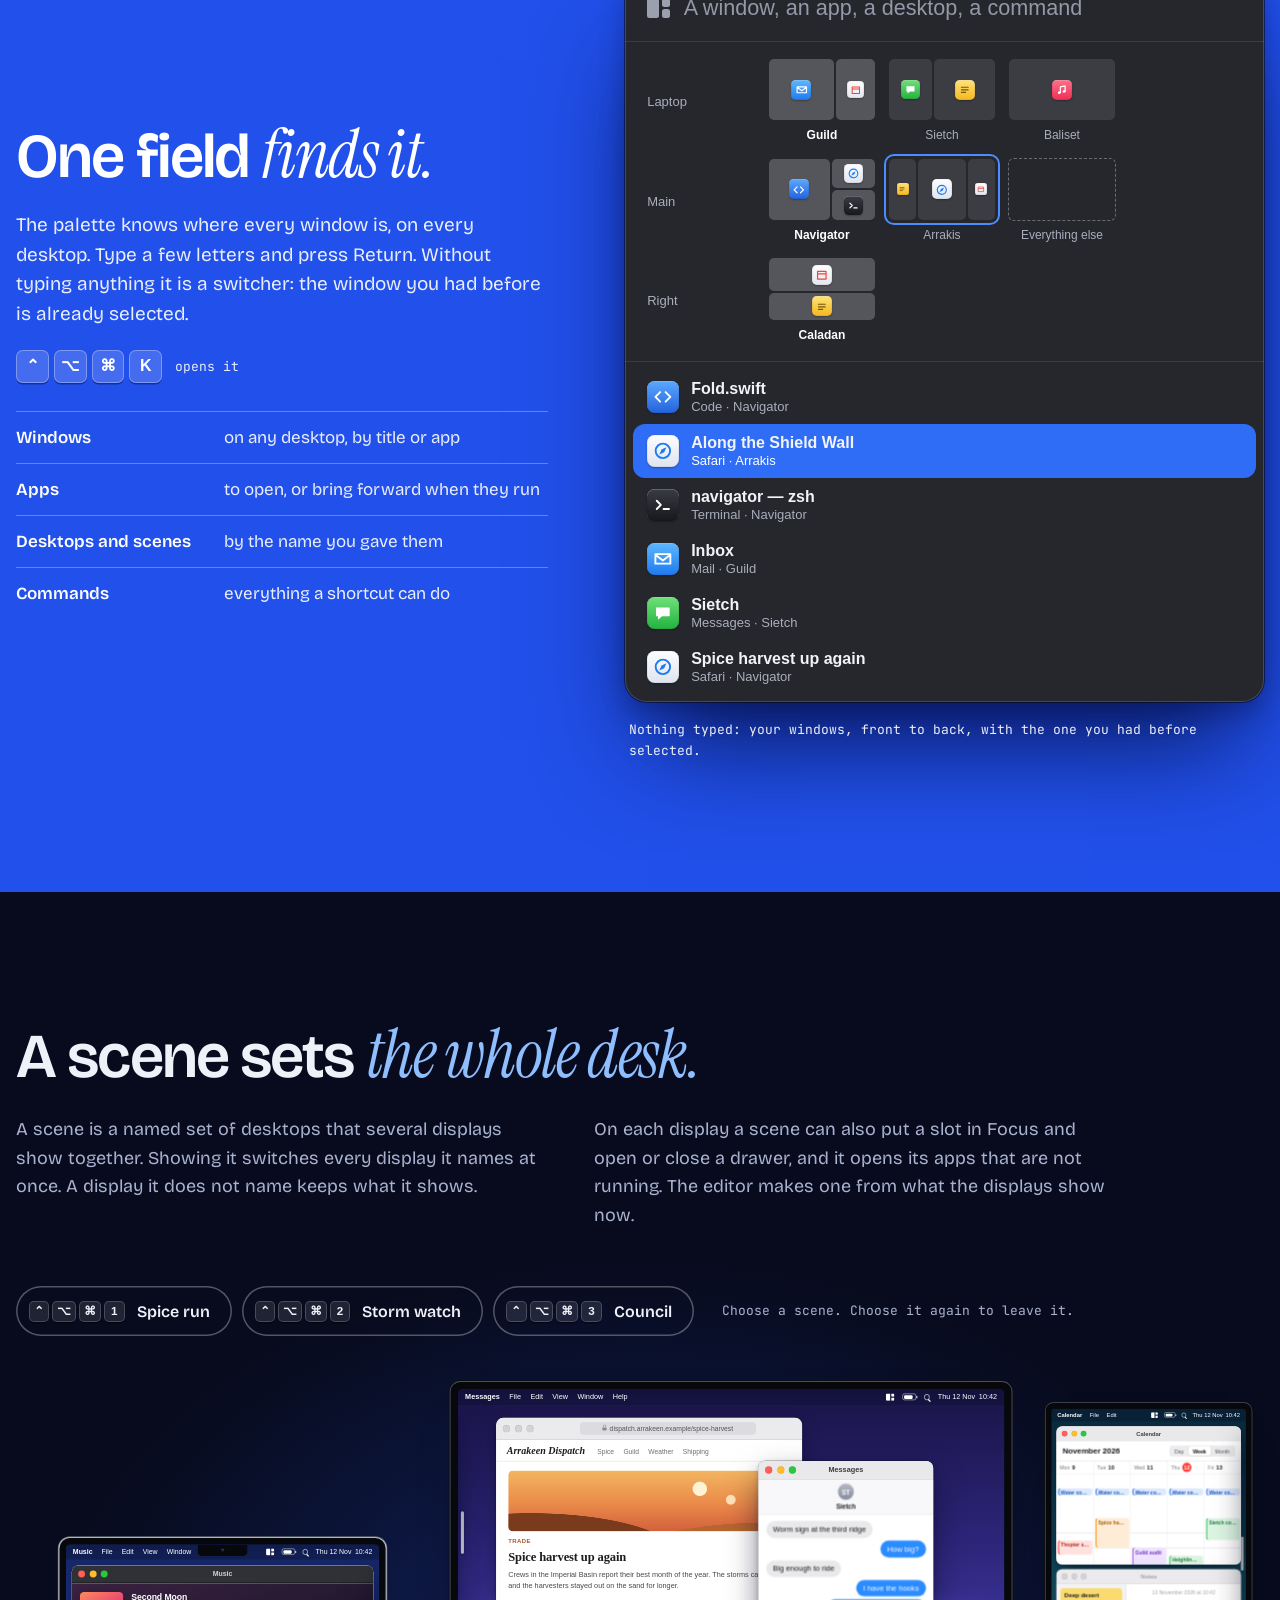
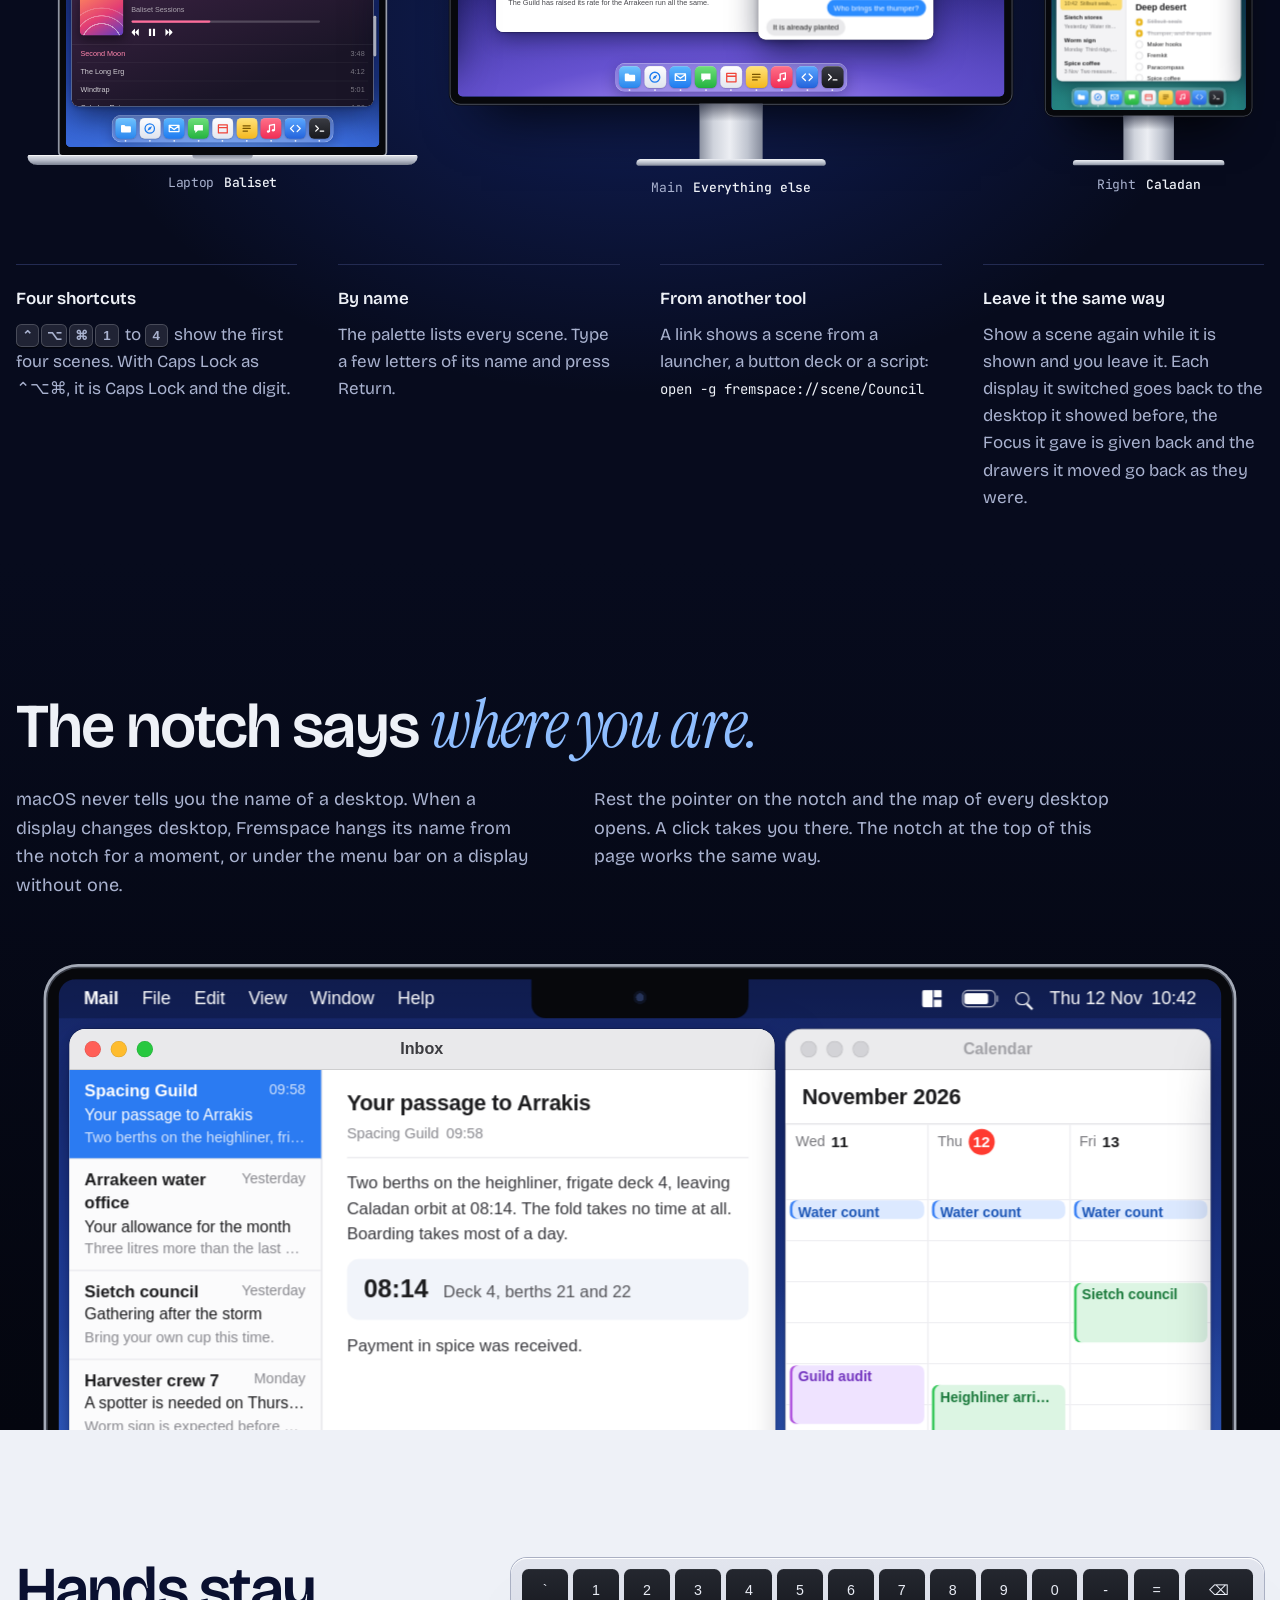
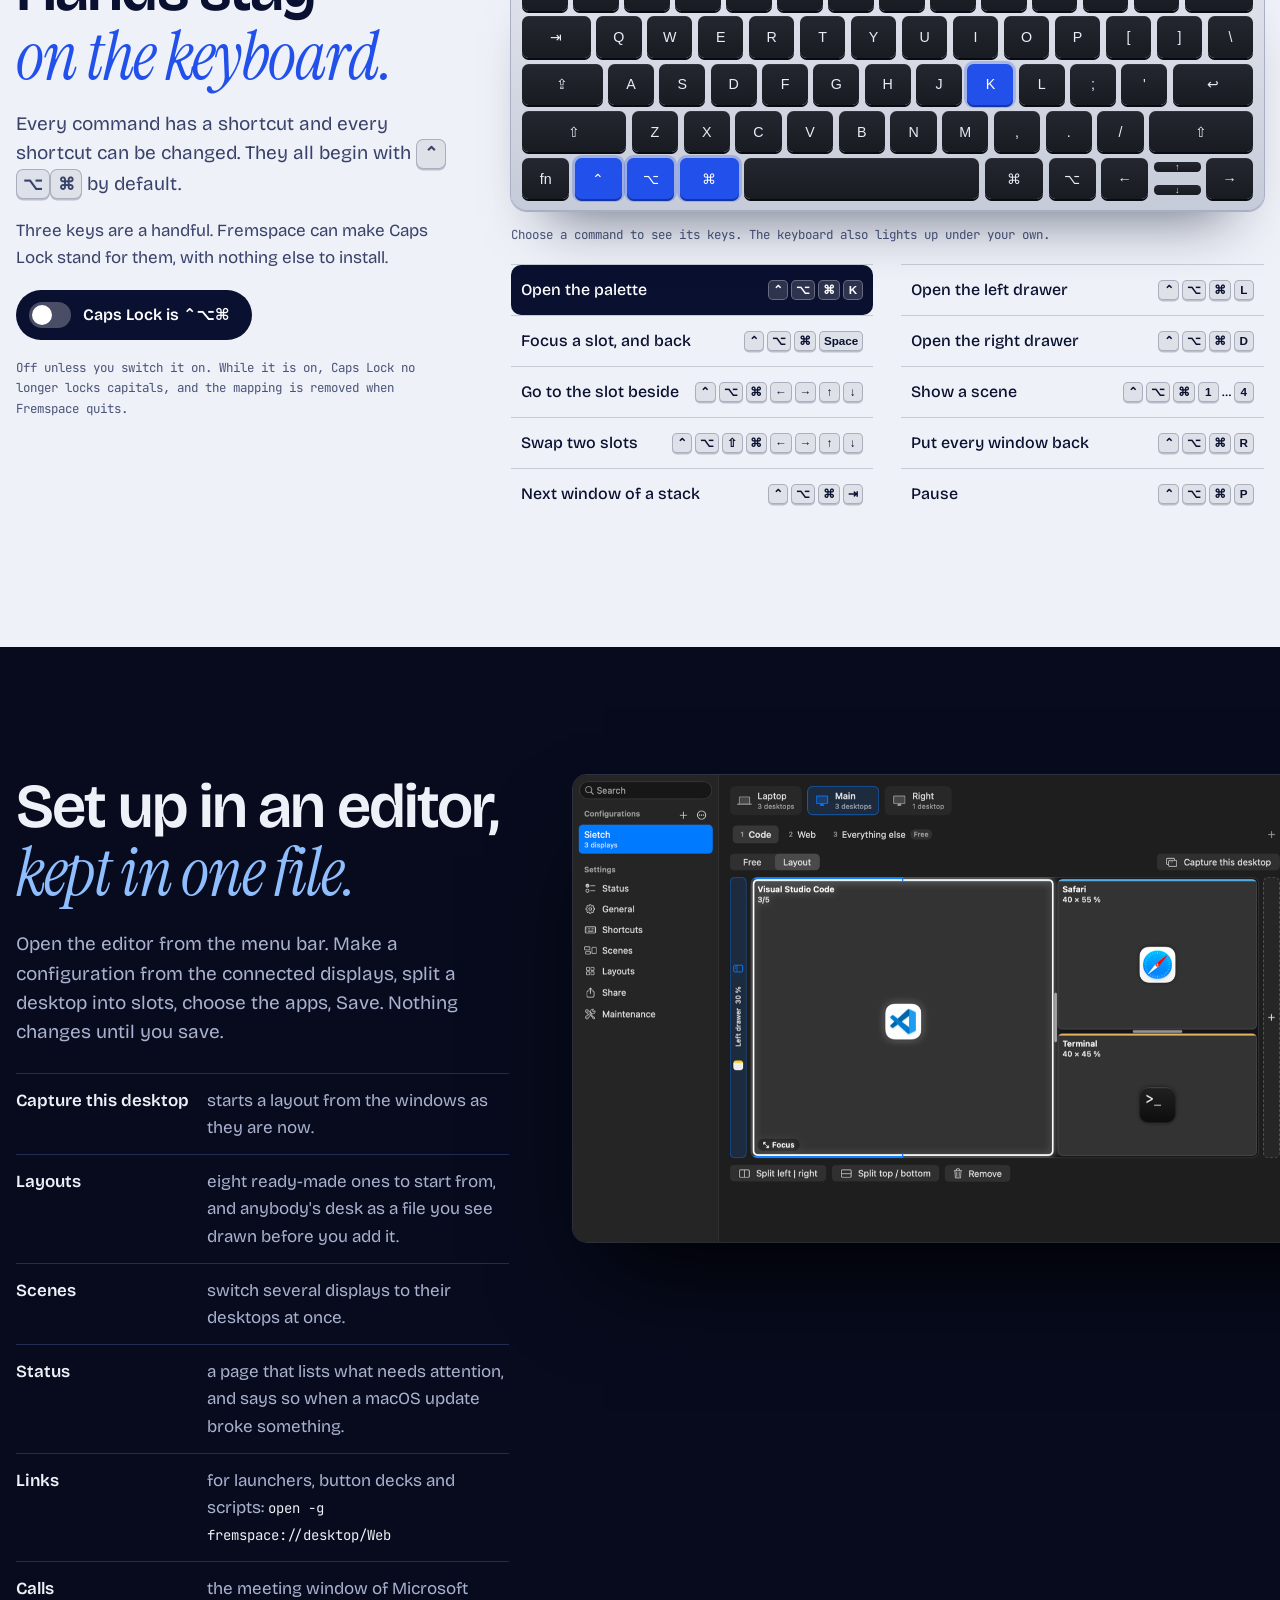
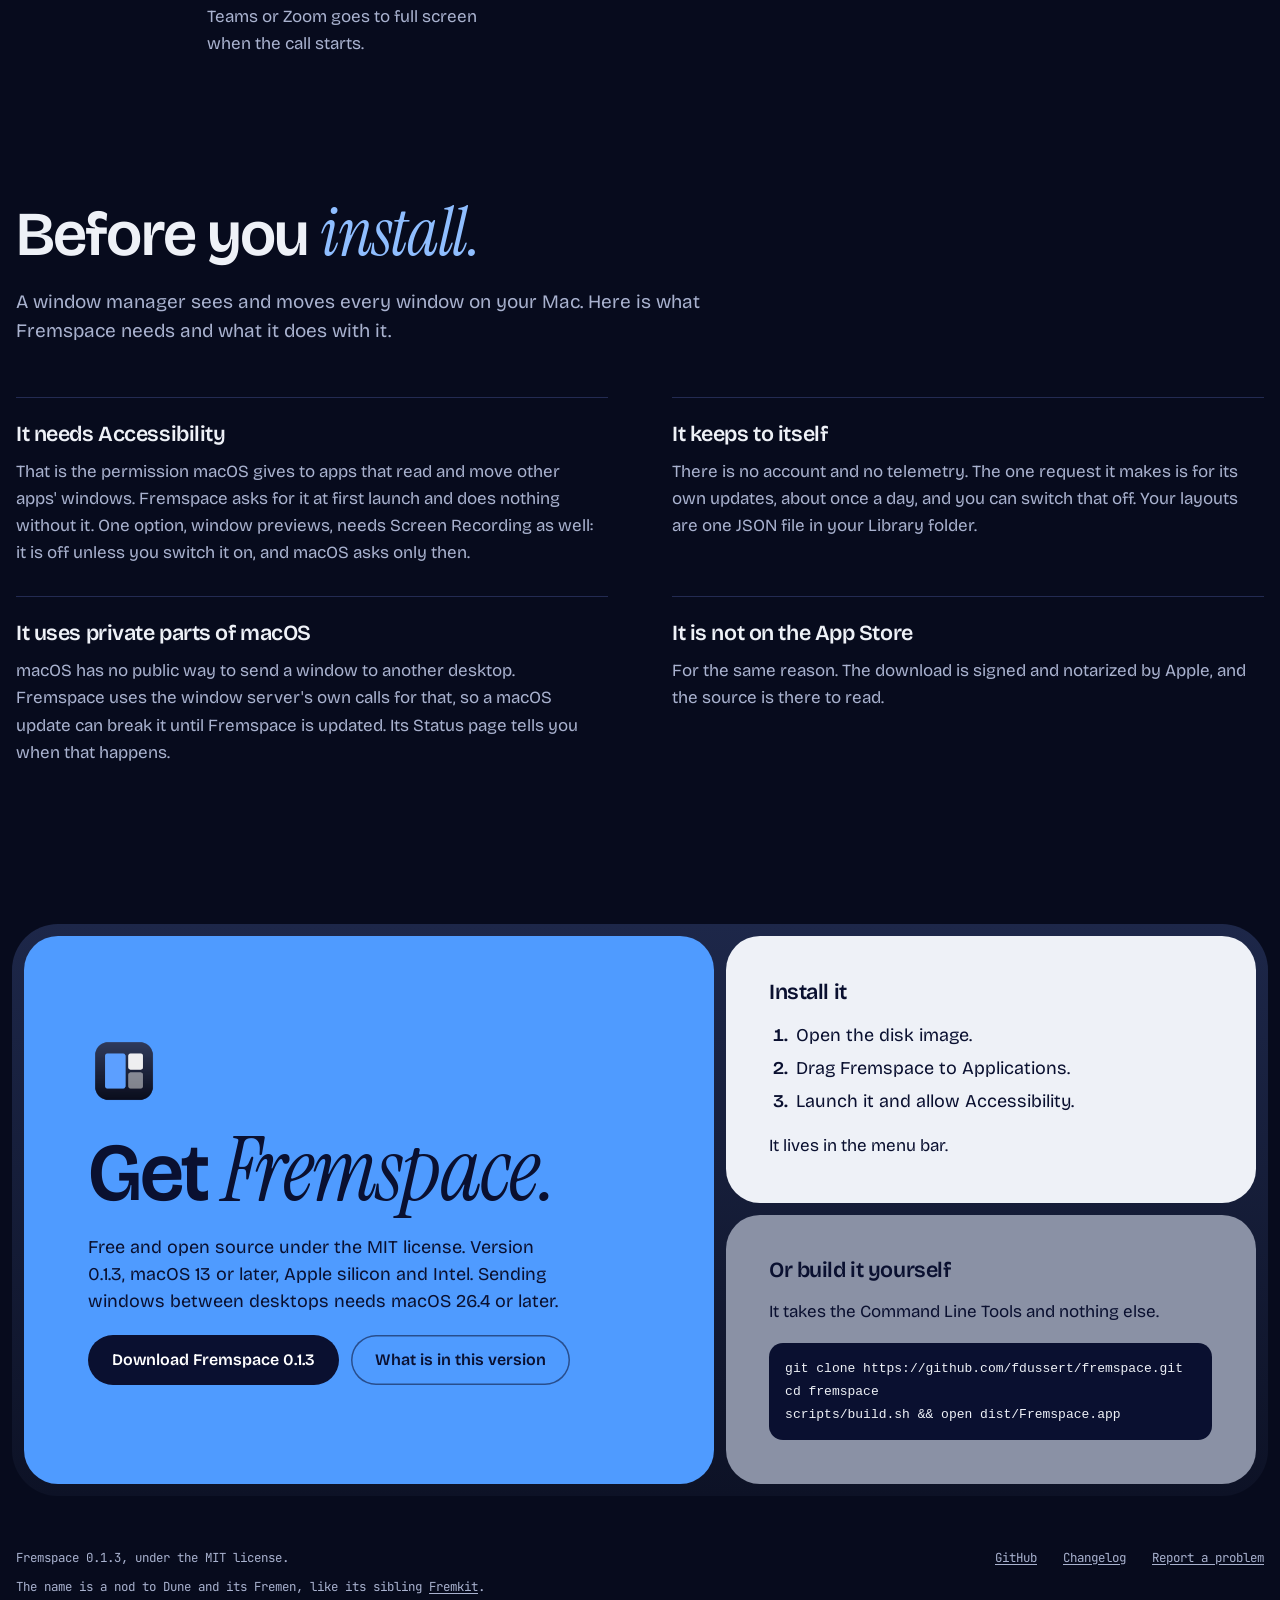
==== commit 1f97982c: "release: 0.1.3 Co-Authored-By: Claude Fable 5.2 <noreply@anthropic.com> Claude-Session: https://clau" ====
--- a/site/index.html
+++ b/site/index.html
@@ -262,9 +262,9 @@
       <div class="get-main">
         <img src="assets/icon.png" alt="" width="72" height="72">
         <h2>Get <em>Fremspace.</em></h2>
-        <p>Free and open source under the MIT license. Version 0.1.2, macOS 13 or later, Apple silicon and Intel. Sending windows between desktops needs macOS 26.4 or later.</p>
+        <p>Free and open source under the MIT license. Version 0.1.3, macOS 13 or later, Apple silicon and Intel. Sending windows between desktops needs macOS 26.4 or later.</p>
         <div class="actions">
-          <a class="btn" href="https://github.com/fdussert/fremspace/releases/latest/download/Fremspace.dmg">Download Fremspace 0.1.2</a>
+          <a class="btn" href="https://github.com/fdussert/fremspace/releases/latest/download/Fremspace.dmg">Download Fremspace 0.1.3</a>
           <a class="btn ghost" href="https://github.com/fdussert/fremspace/blob/main/CHANGELOG.md">What is in this version</a>
         </div>
       </div>
@@ -290,7 +290,7 @@
 
 <footer class="foot">
   <div class="wrap">
-    <span>Fremspace 0.1.2, under the MIT license.</span>
+    <span>Fremspace 0.1.3, under the MIT license.</span>
     <a href="https://github.com/fdussert/fremspace">GitHub</a>
     <a href="https://github.com/fdussert/fremspace/blob/main/CHANGELOG.md">Changelog</a>
     <a href="https://github.com/fdussert/fremspace/issues">Report a problem</a>
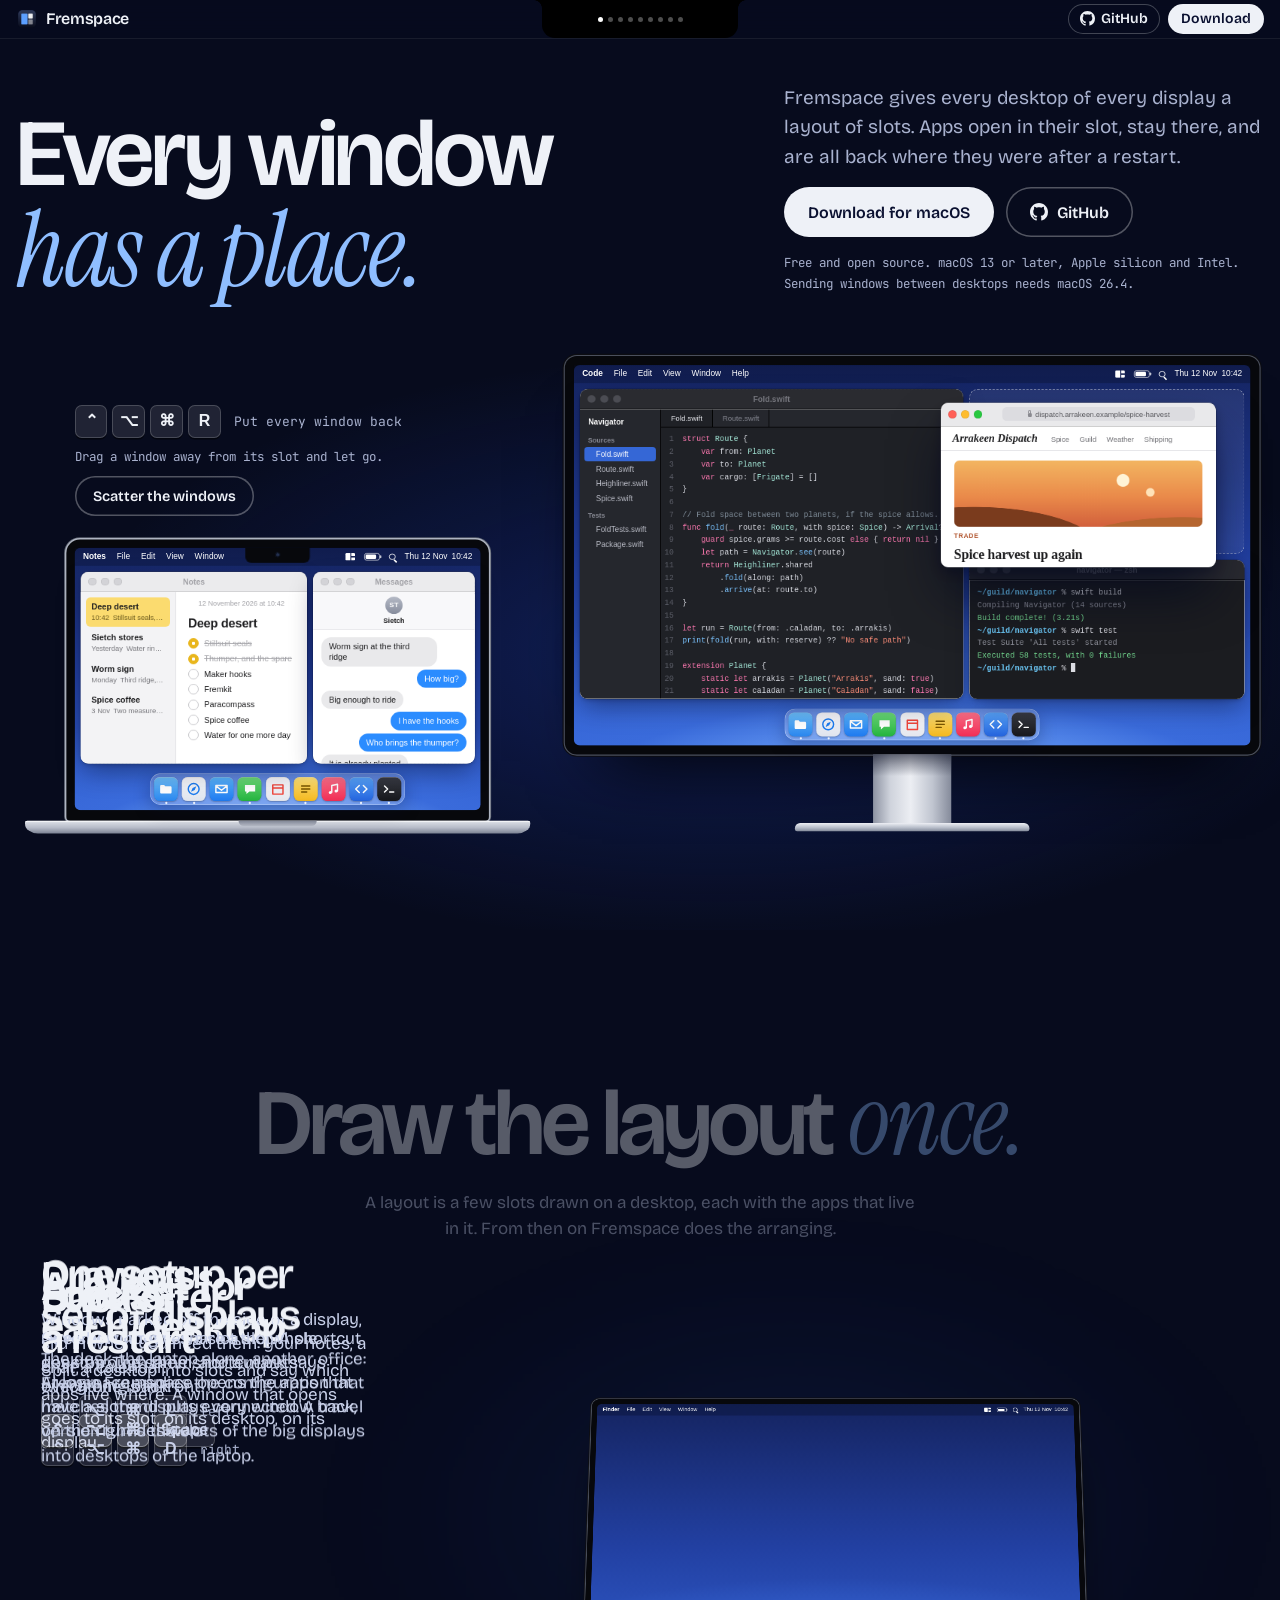
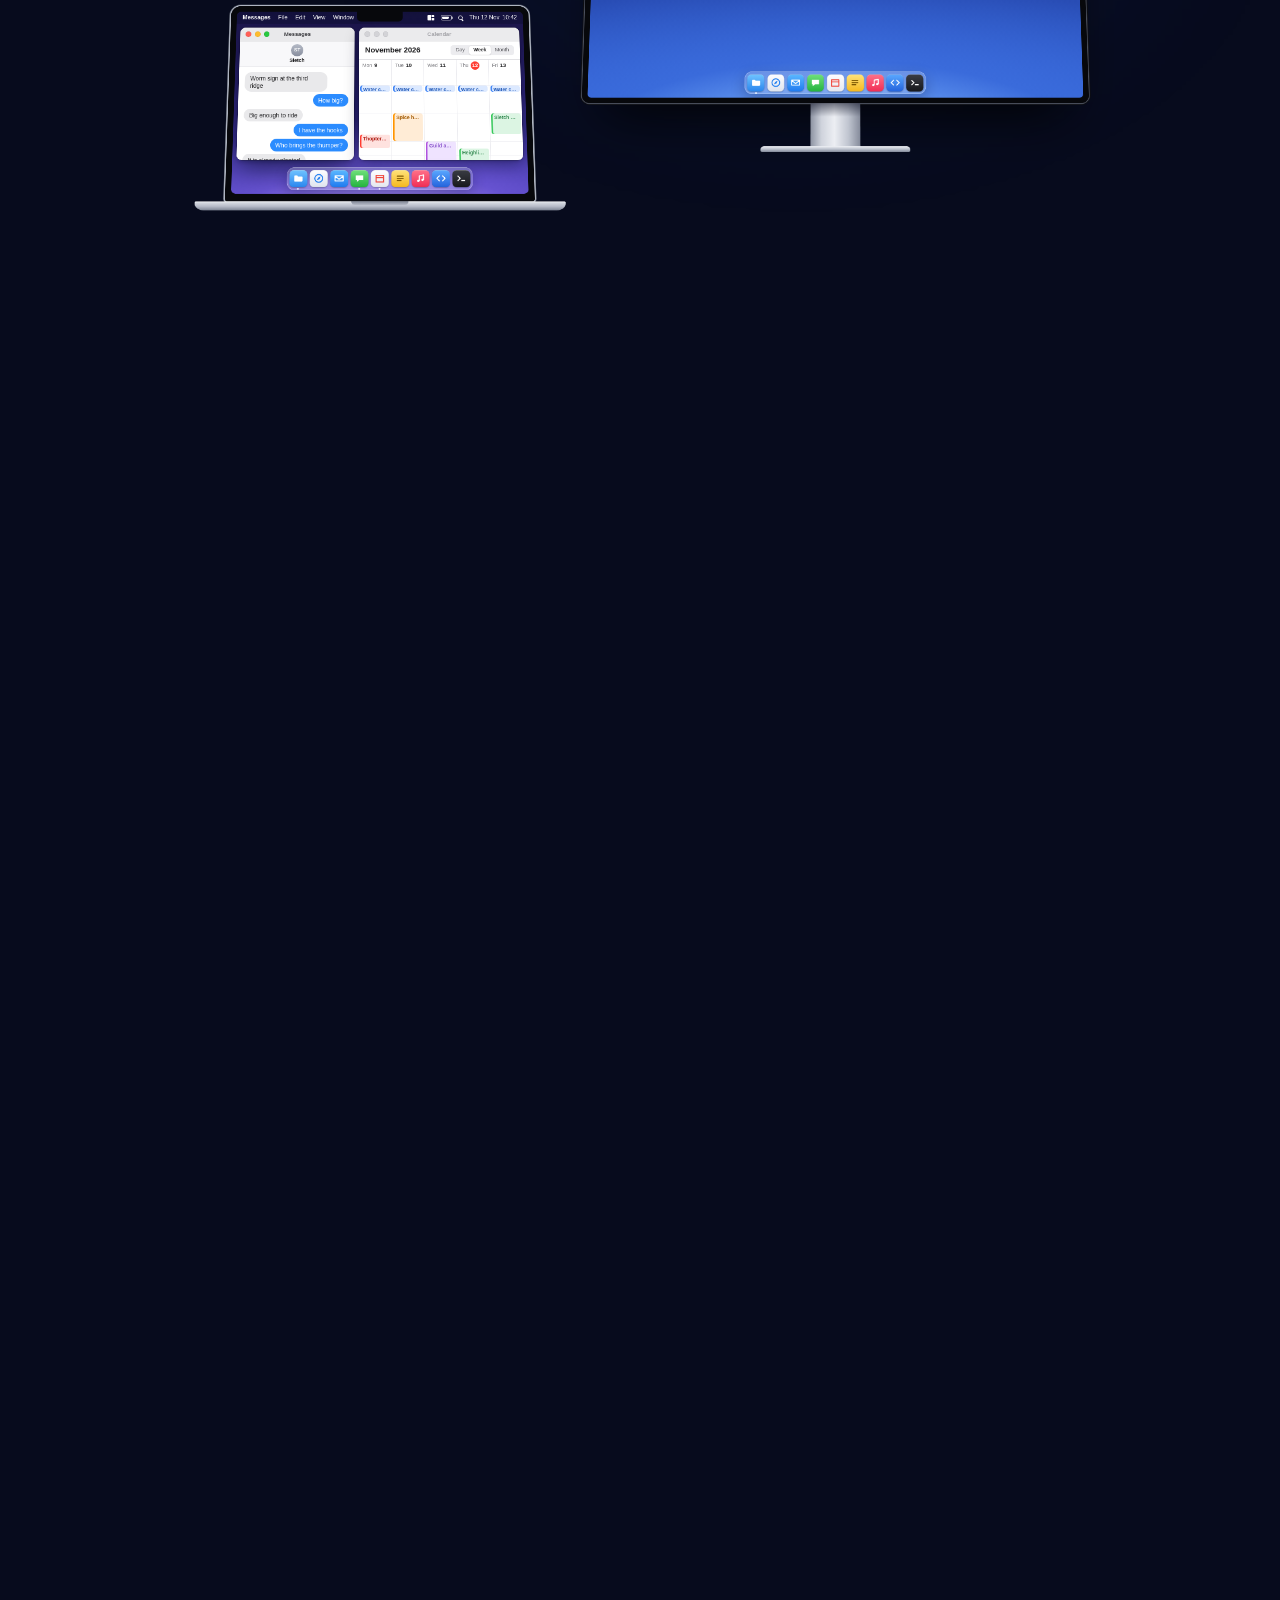
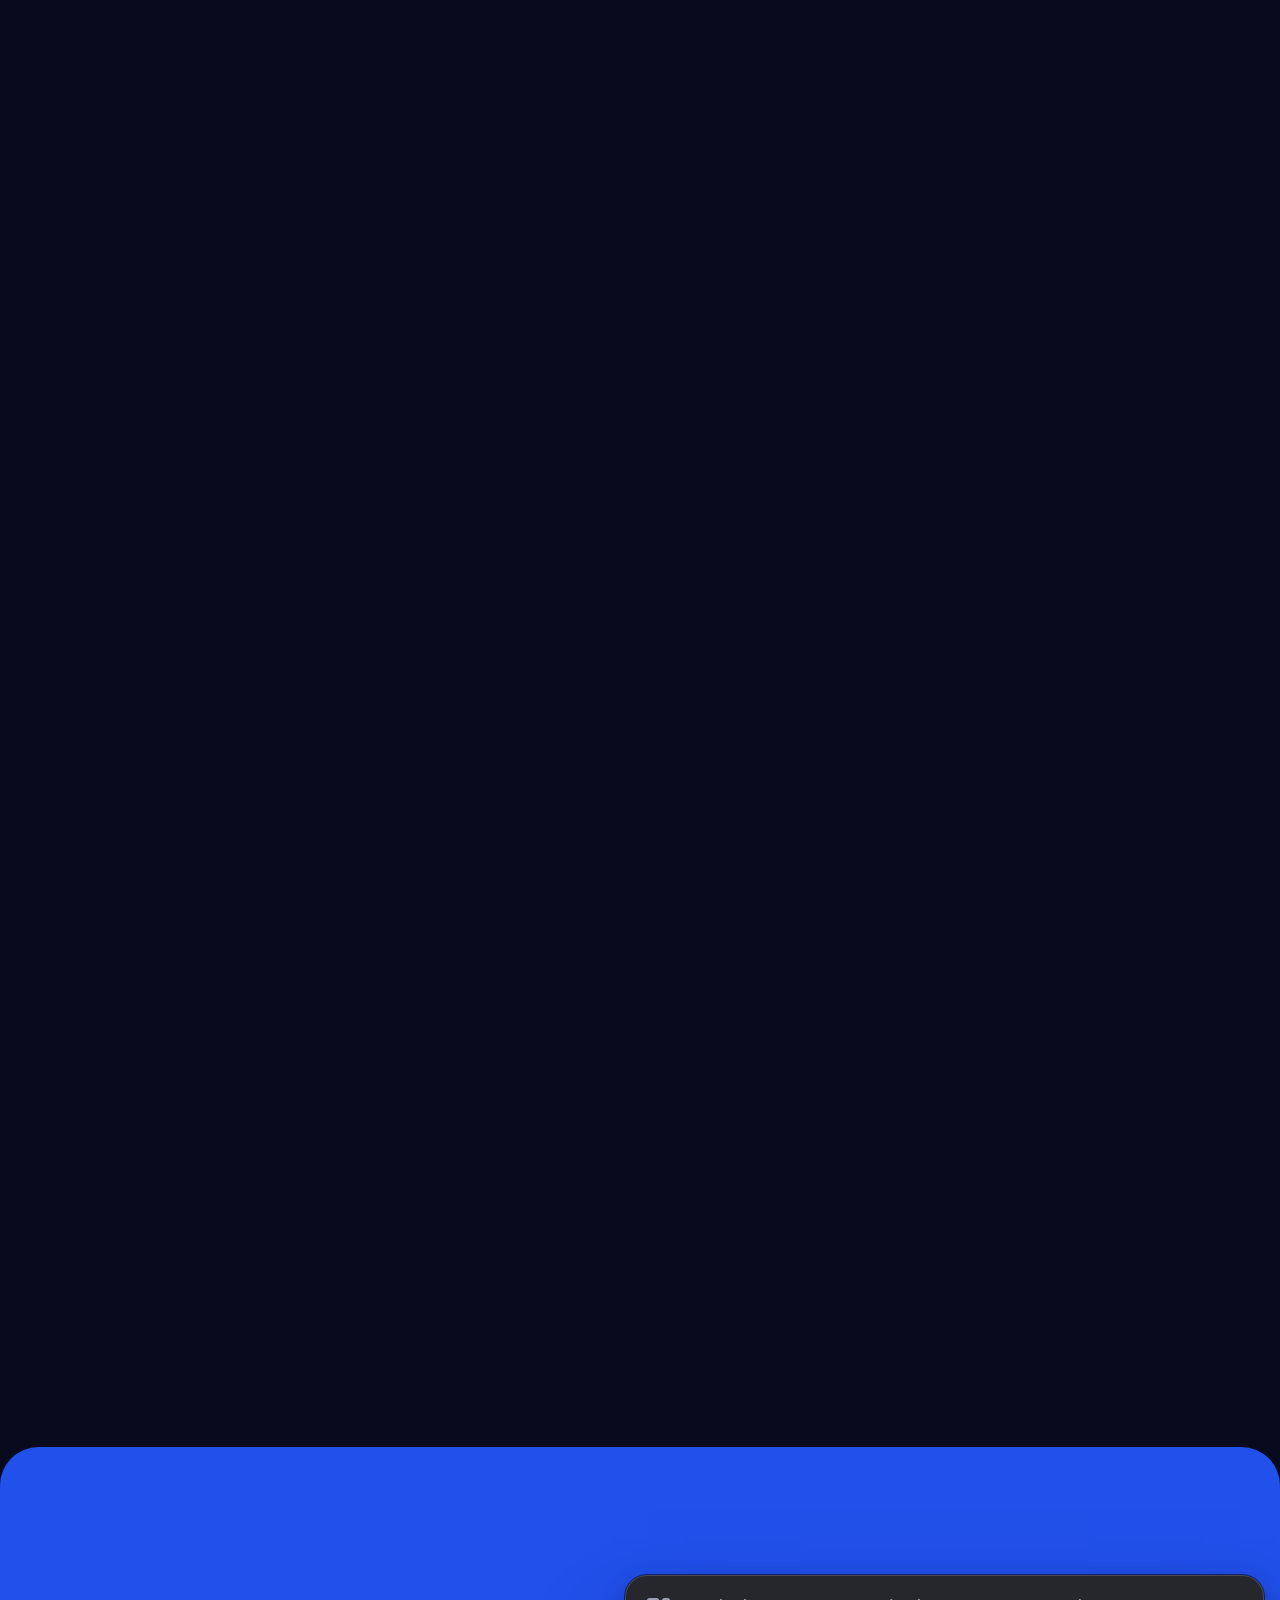
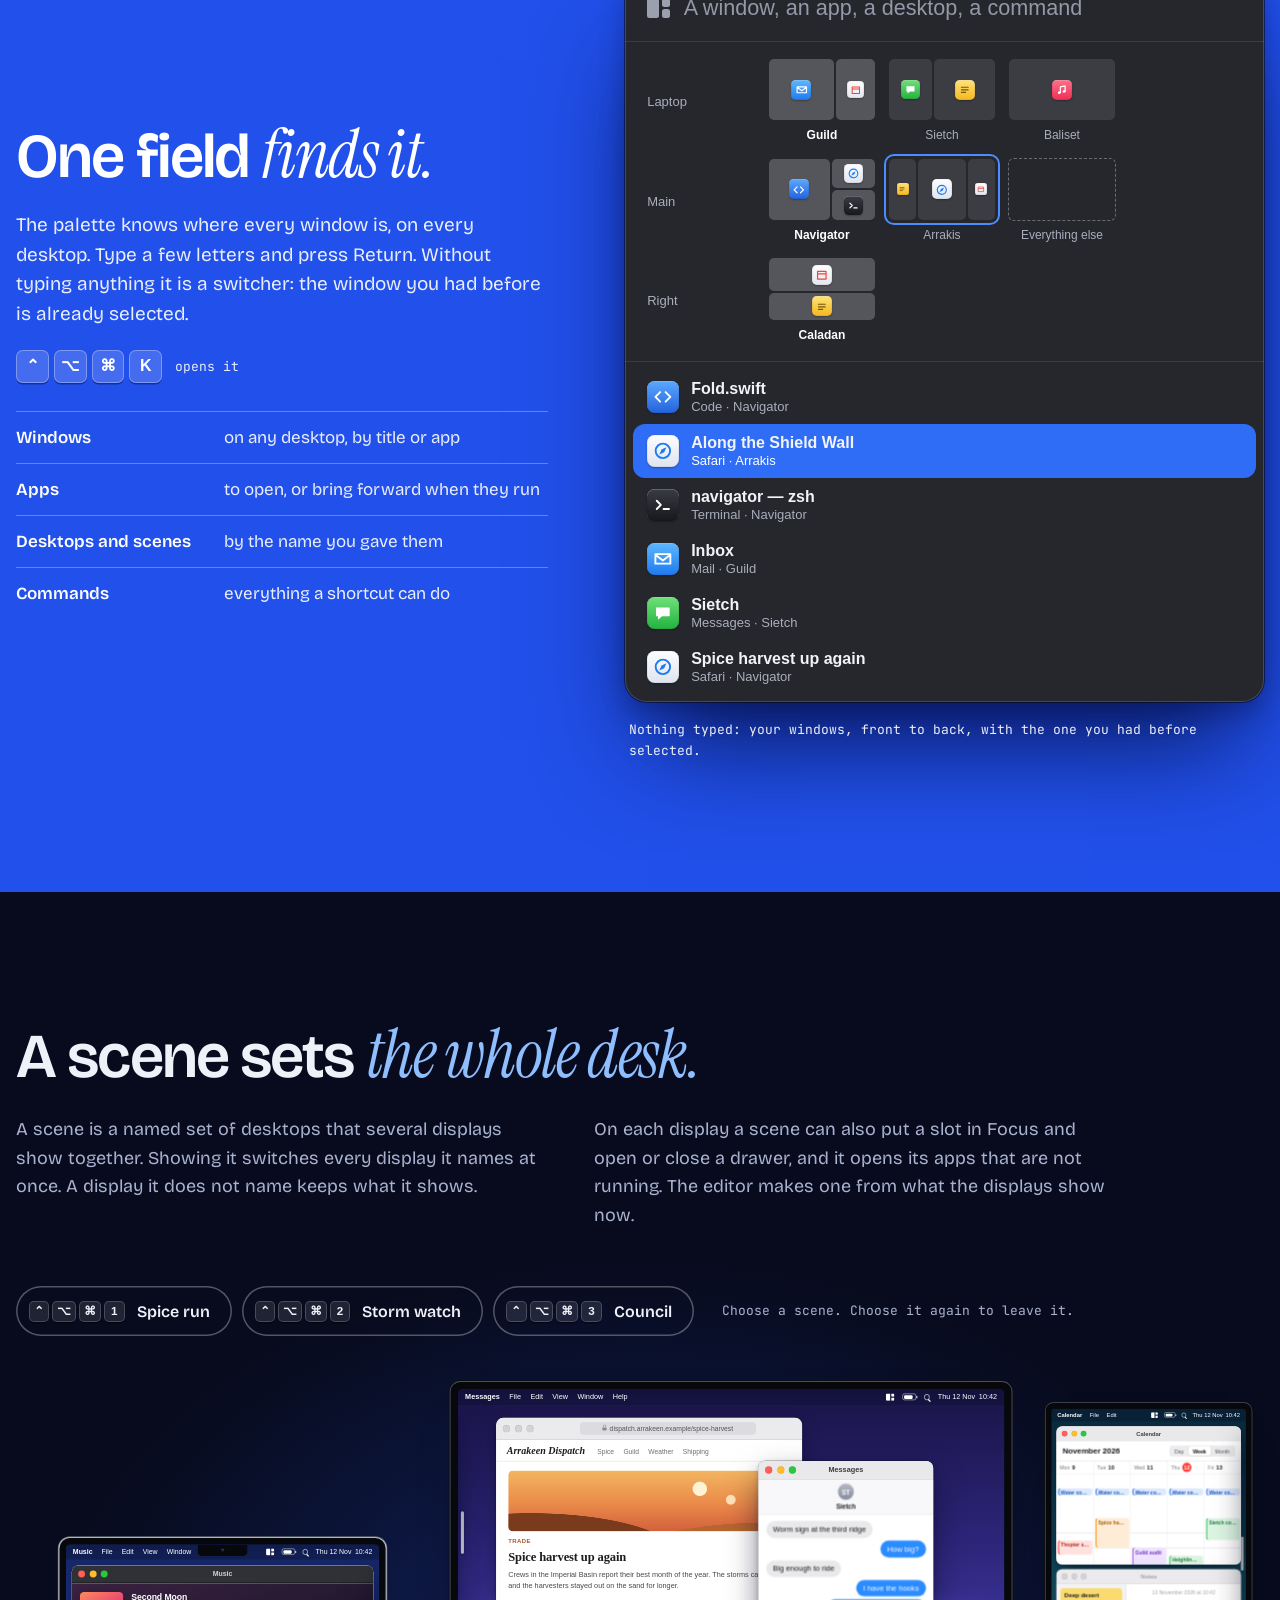
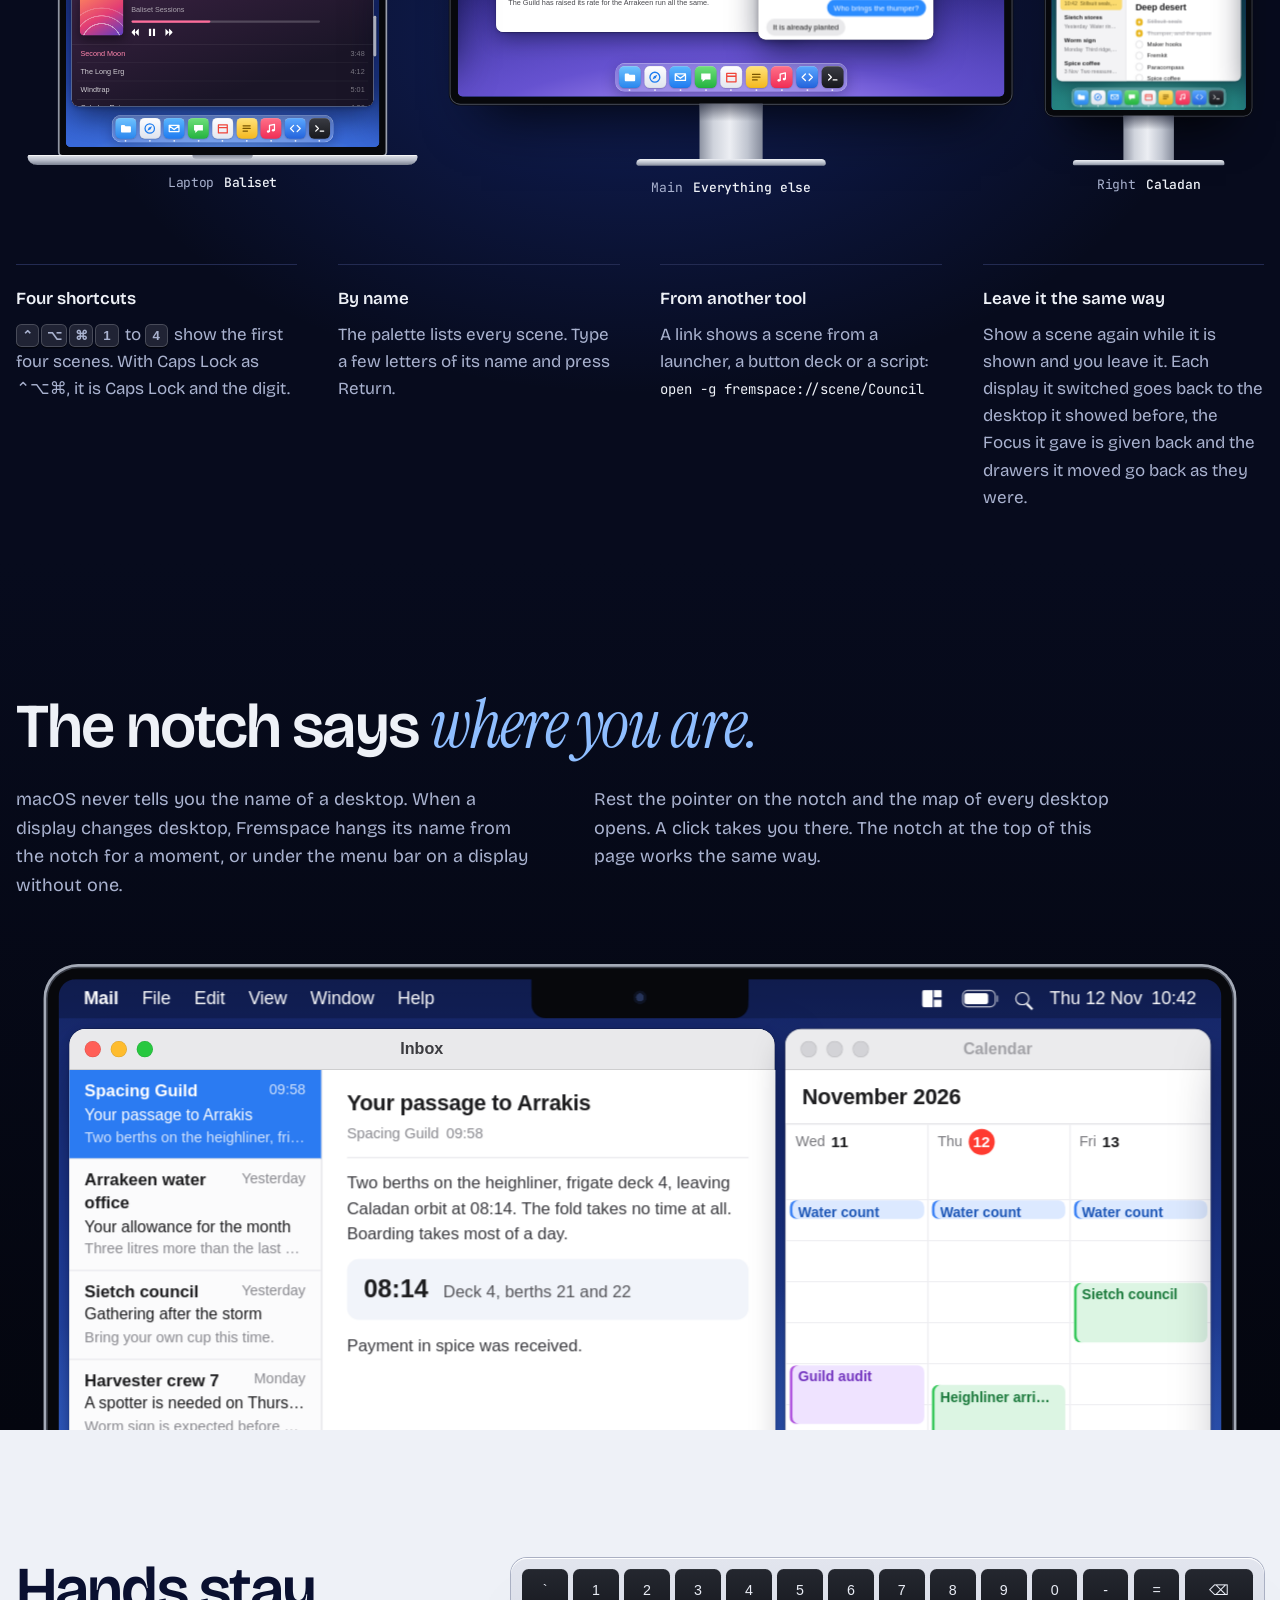
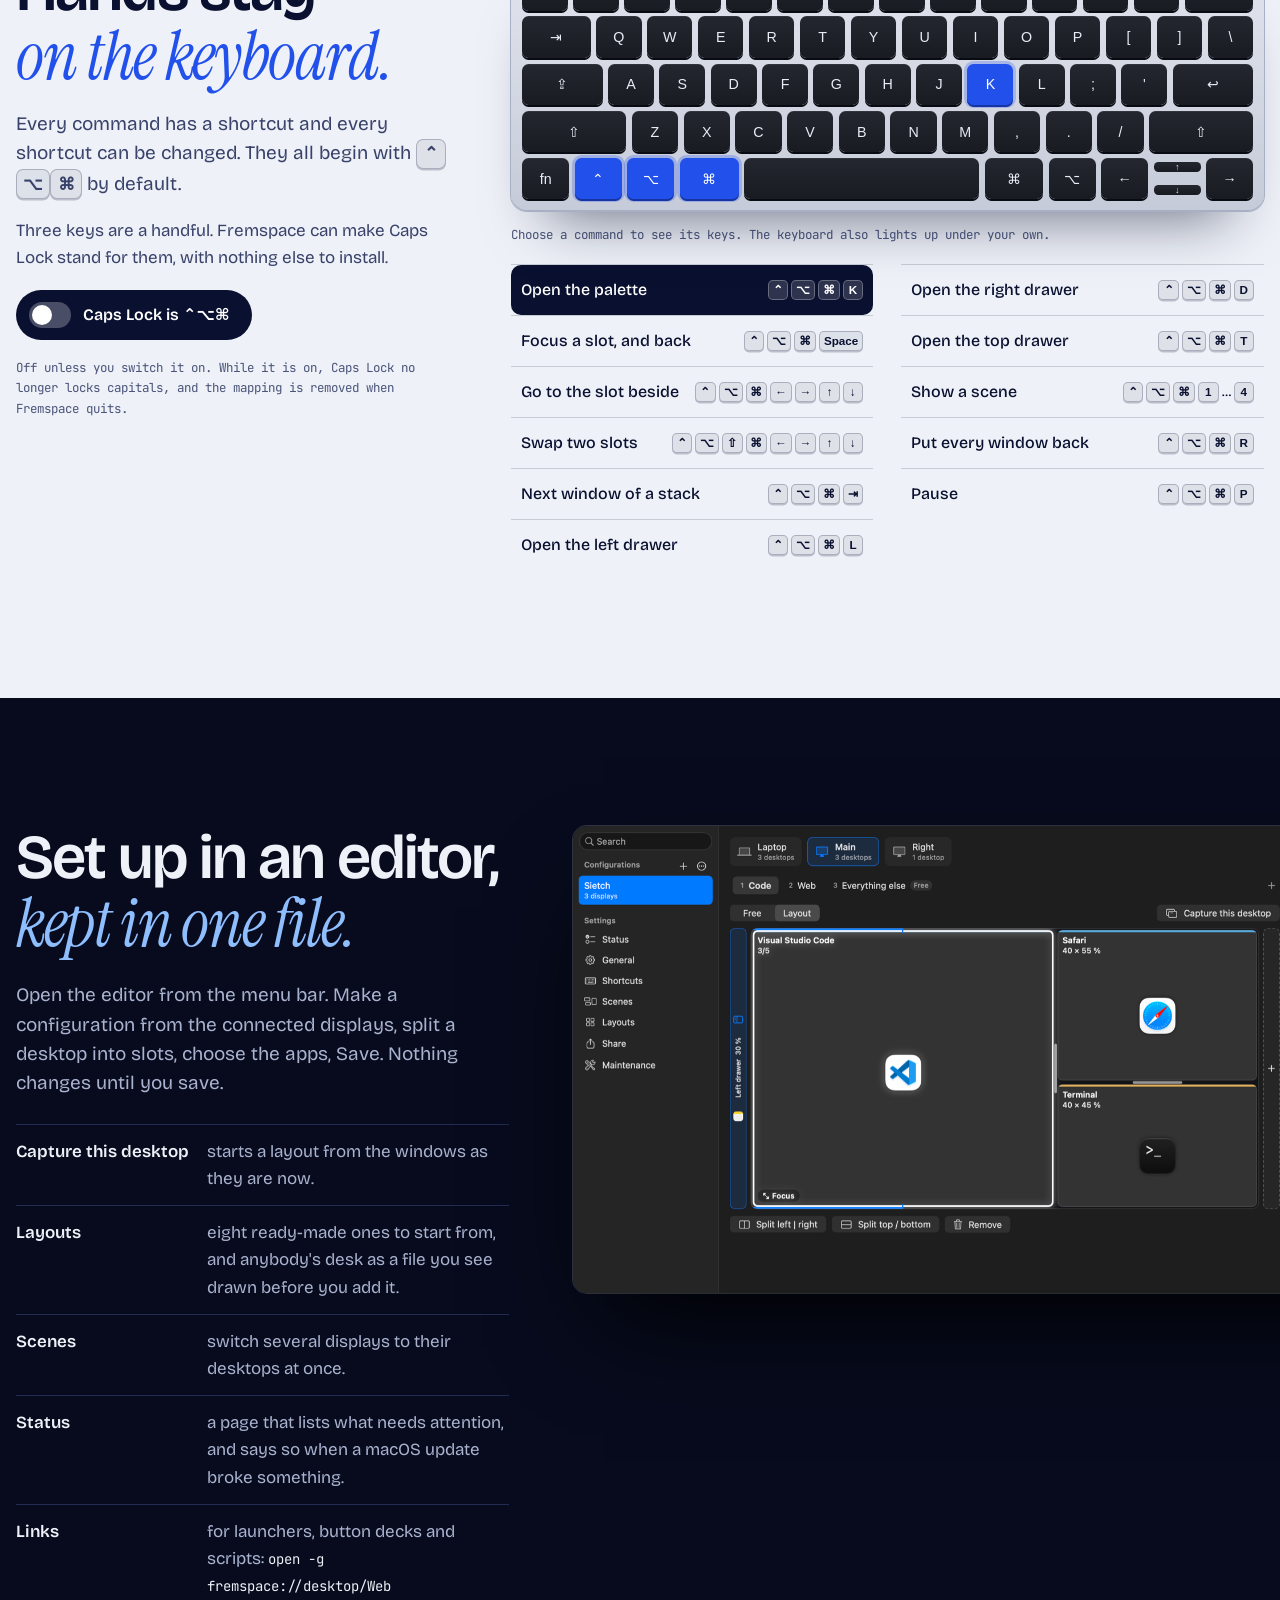
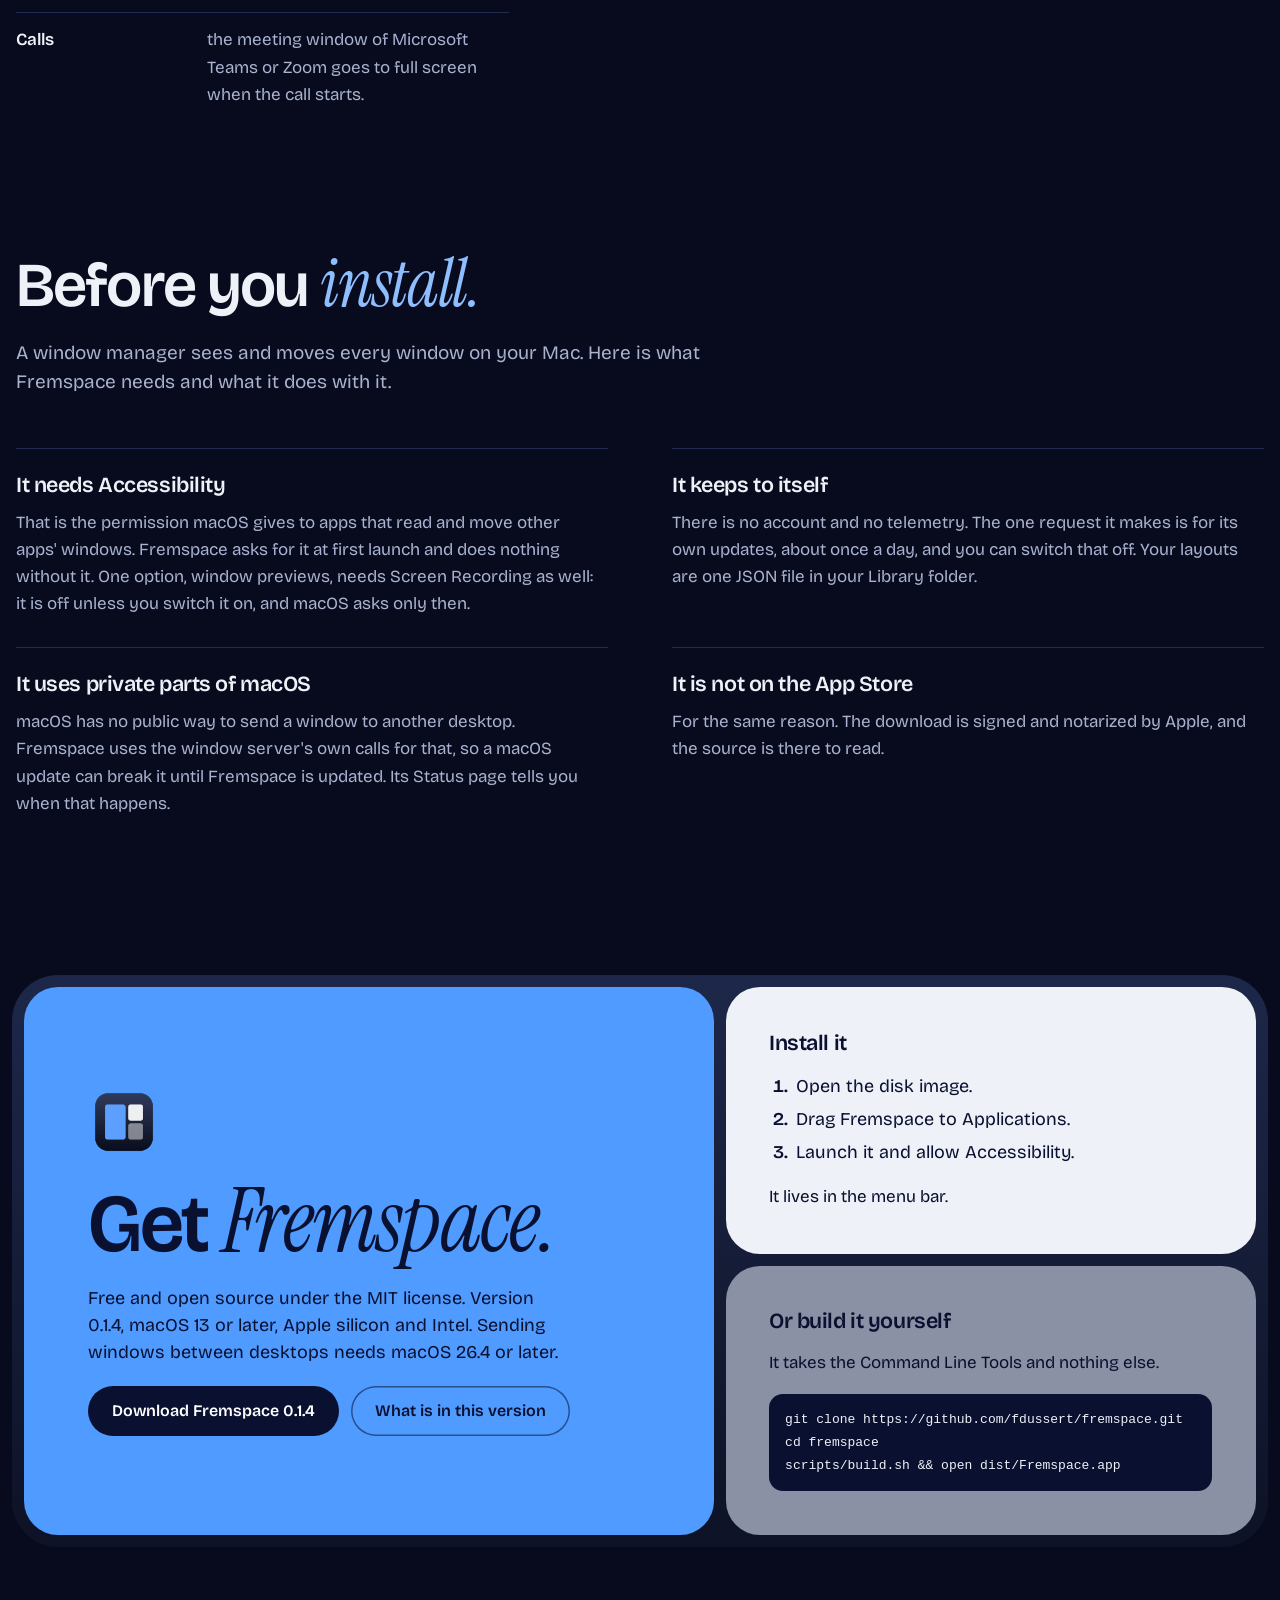
==== commit b6e3f2e1: "release: 0.1.4 Co-Authored-By: Claude Fable 5.2 <noreply@anthropic.com> Claude-Session: https://clau" ====
--- a/site/index.html
+++ b/site/index.html
@@ -214,6 +214,7 @@
           <li><button type="button" data-keys="tab">Next window of a stack</button></li>
           <li><button type="button" data-keys="l">Open the left drawer</button></li>
           <li><button type="button" data-keys="d">Open the right drawer</button></li>
+          <li><button type="button" data-keys="t">Open the top drawer</button></li>
           <li><button type="button" data-keys="1 2 3 4">Show a scene</button></li>
           <li><button type="button" data-keys="r">Put every window back</button></li>
           <li><button type="button" data-keys="p">Pause</button></li>
@@ -262,9 +263,9 @@
       <div class="get-main">
         <img src="assets/icon.png" alt="" width="72" height="72">
         <h2>Get <em>Fremspace.</em></h2>
-        <p>Free and open source under the MIT license. Version 0.1.3, macOS 13 or later, Apple silicon and Intel. Sending windows between desktops needs macOS 26.4 or later.</p>
+        <p>Free and open source under the MIT license. Version 0.1.4, macOS 13 or later, Apple silicon and Intel. Sending windows between desktops needs macOS 26.4 or later.</p>
         <div class="actions">
-          <a class="btn" href="https://github.com/fdussert/fremspace/releases/latest/download/Fremspace.dmg">Download Fremspace 0.1.3</a>
+          <a class="btn" href="https://github.com/fdussert/fremspace/releases/latest/download/Fremspace.dmg">Download Fremspace 0.1.4</a>
           <a class="btn ghost" href="https://github.com/fdussert/fremspace/blob/main/CHANGELOG.md">What is in this version</a>
         </div>
       </div>
@@ -290,7 +291,7 @@
 
 <footer class="foot">
   <div class="wrap">
-    <span>Fremspace 0.1.3, under the MIT license.</span>
+    <span>Fremspace 0.1.4, under the MIT license.</span>
     <a href="https://github.com/fdussert/fremspace">GitHub</a>
     <a href="https://github.com/fdussert/fremspace/blob/main/CHANGELOG.md">Changelog</a>
     <a href="https://github.com/fdussert/fremspace/issues">Report a problem</a>
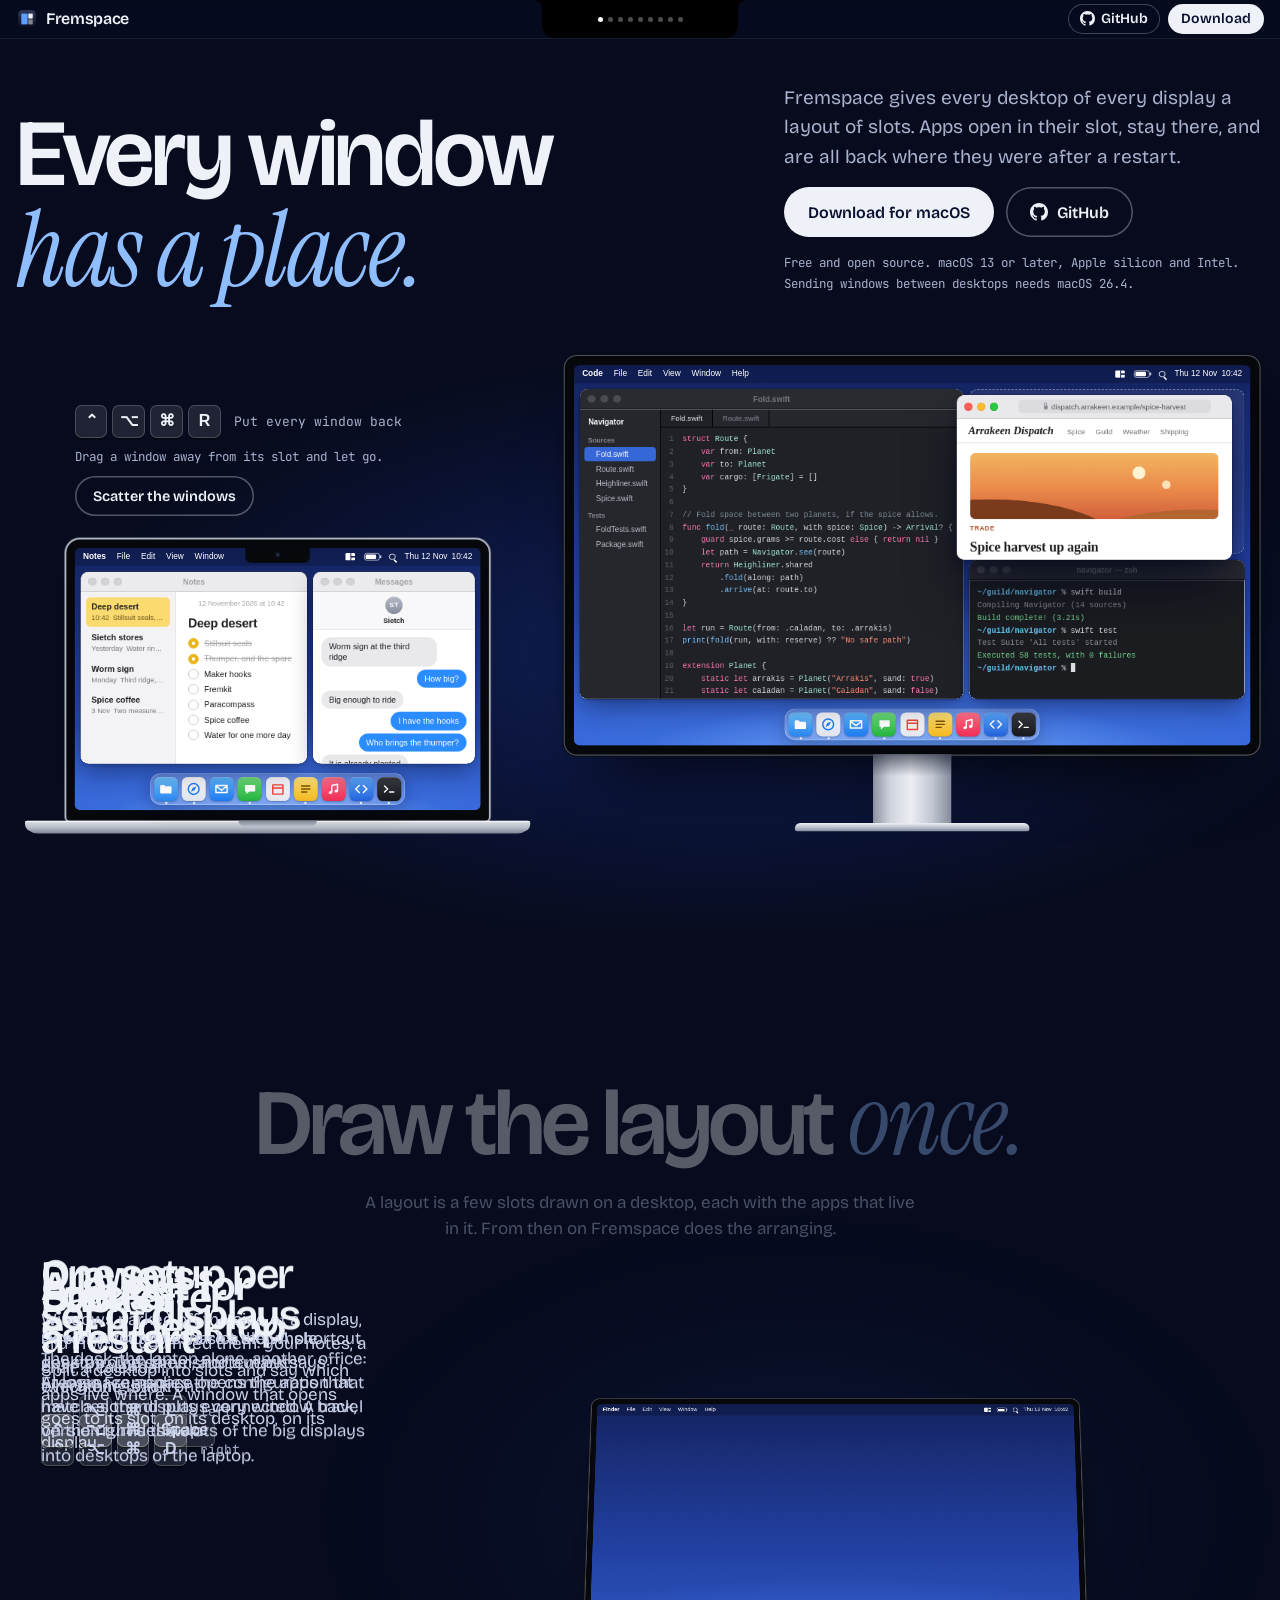
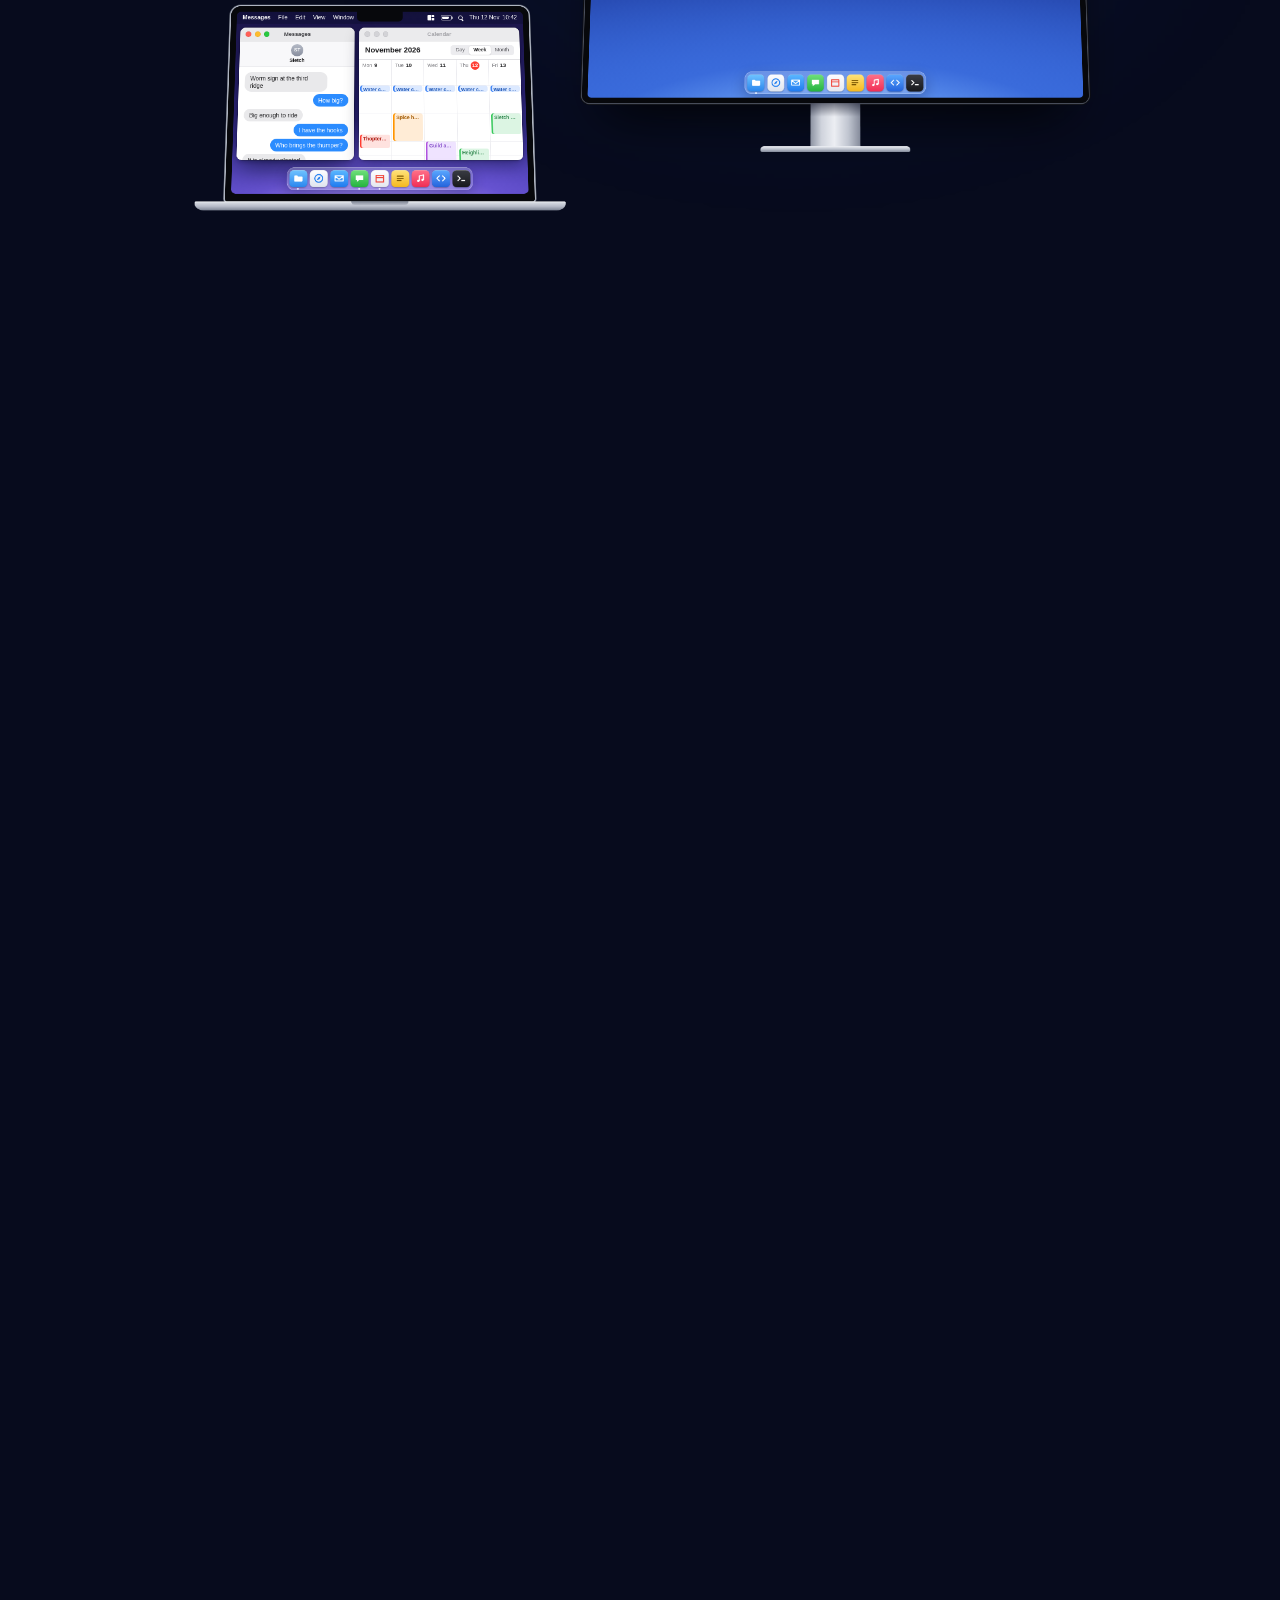
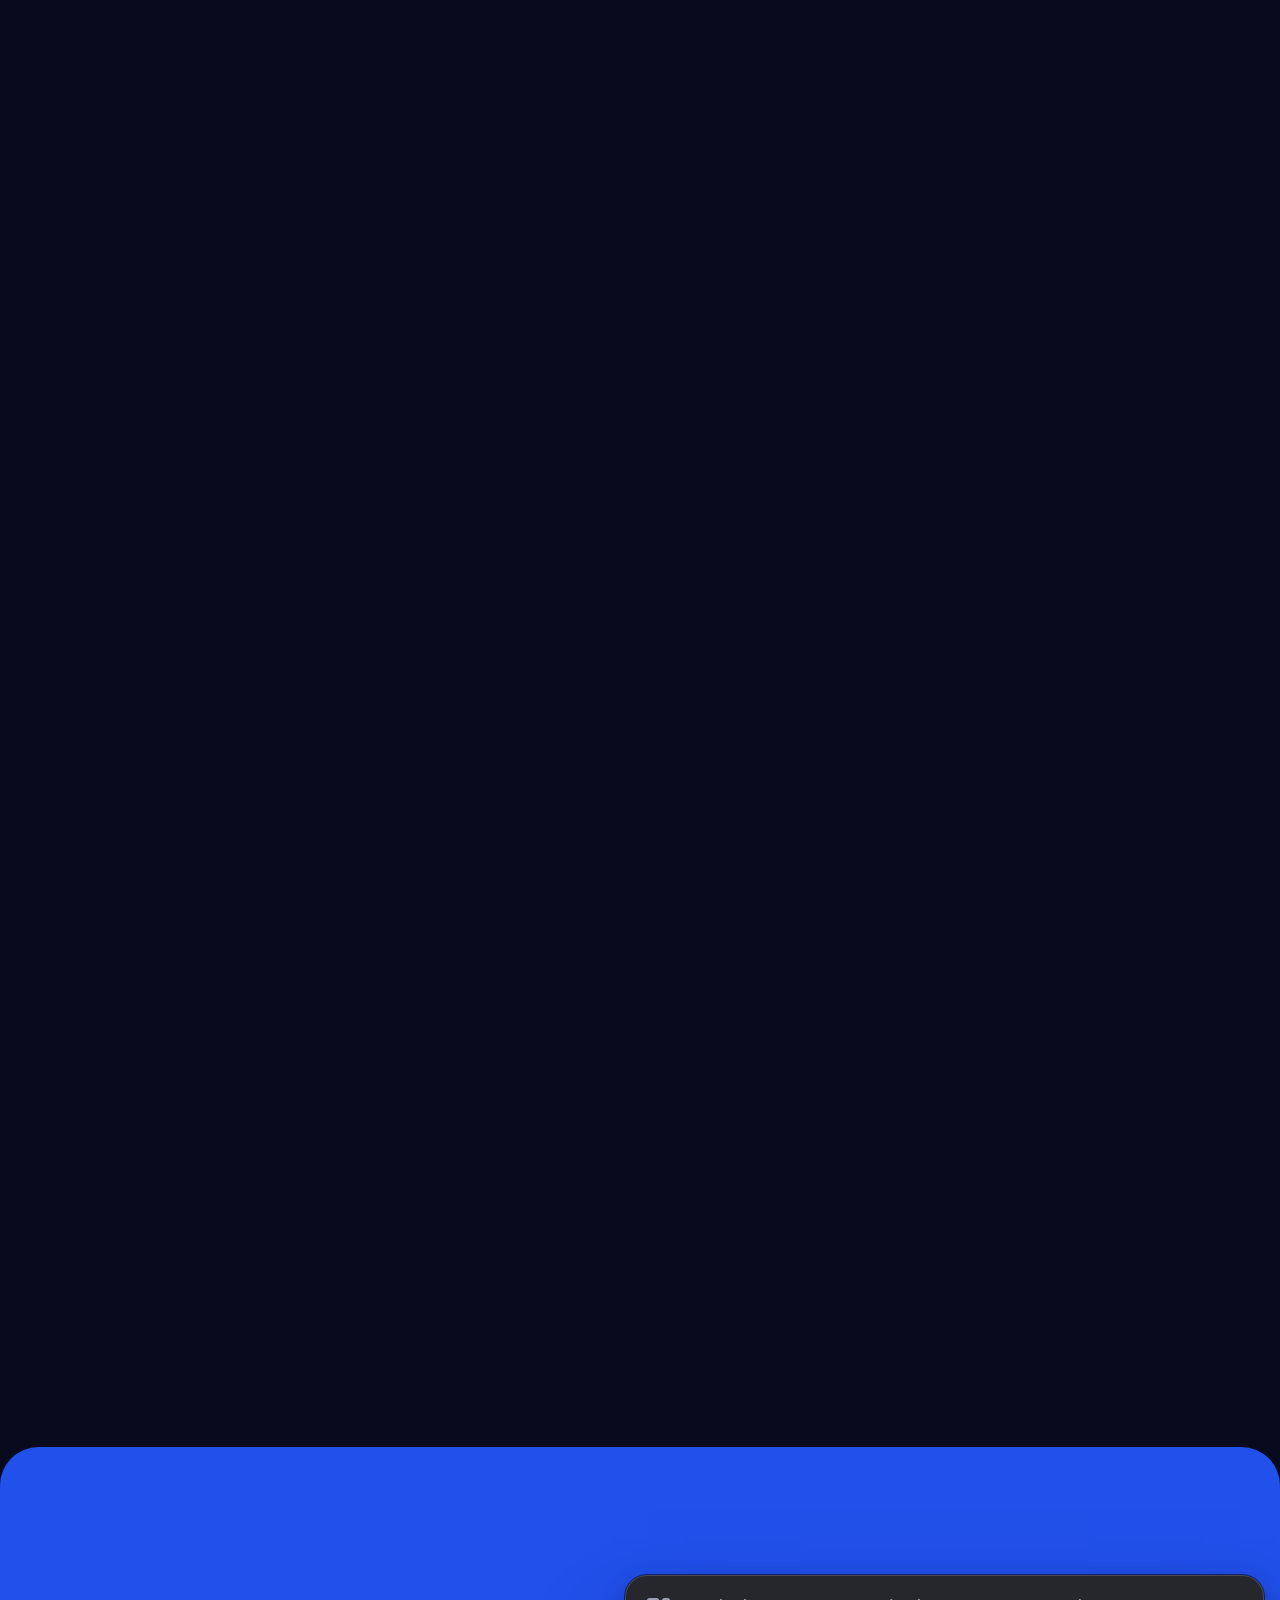
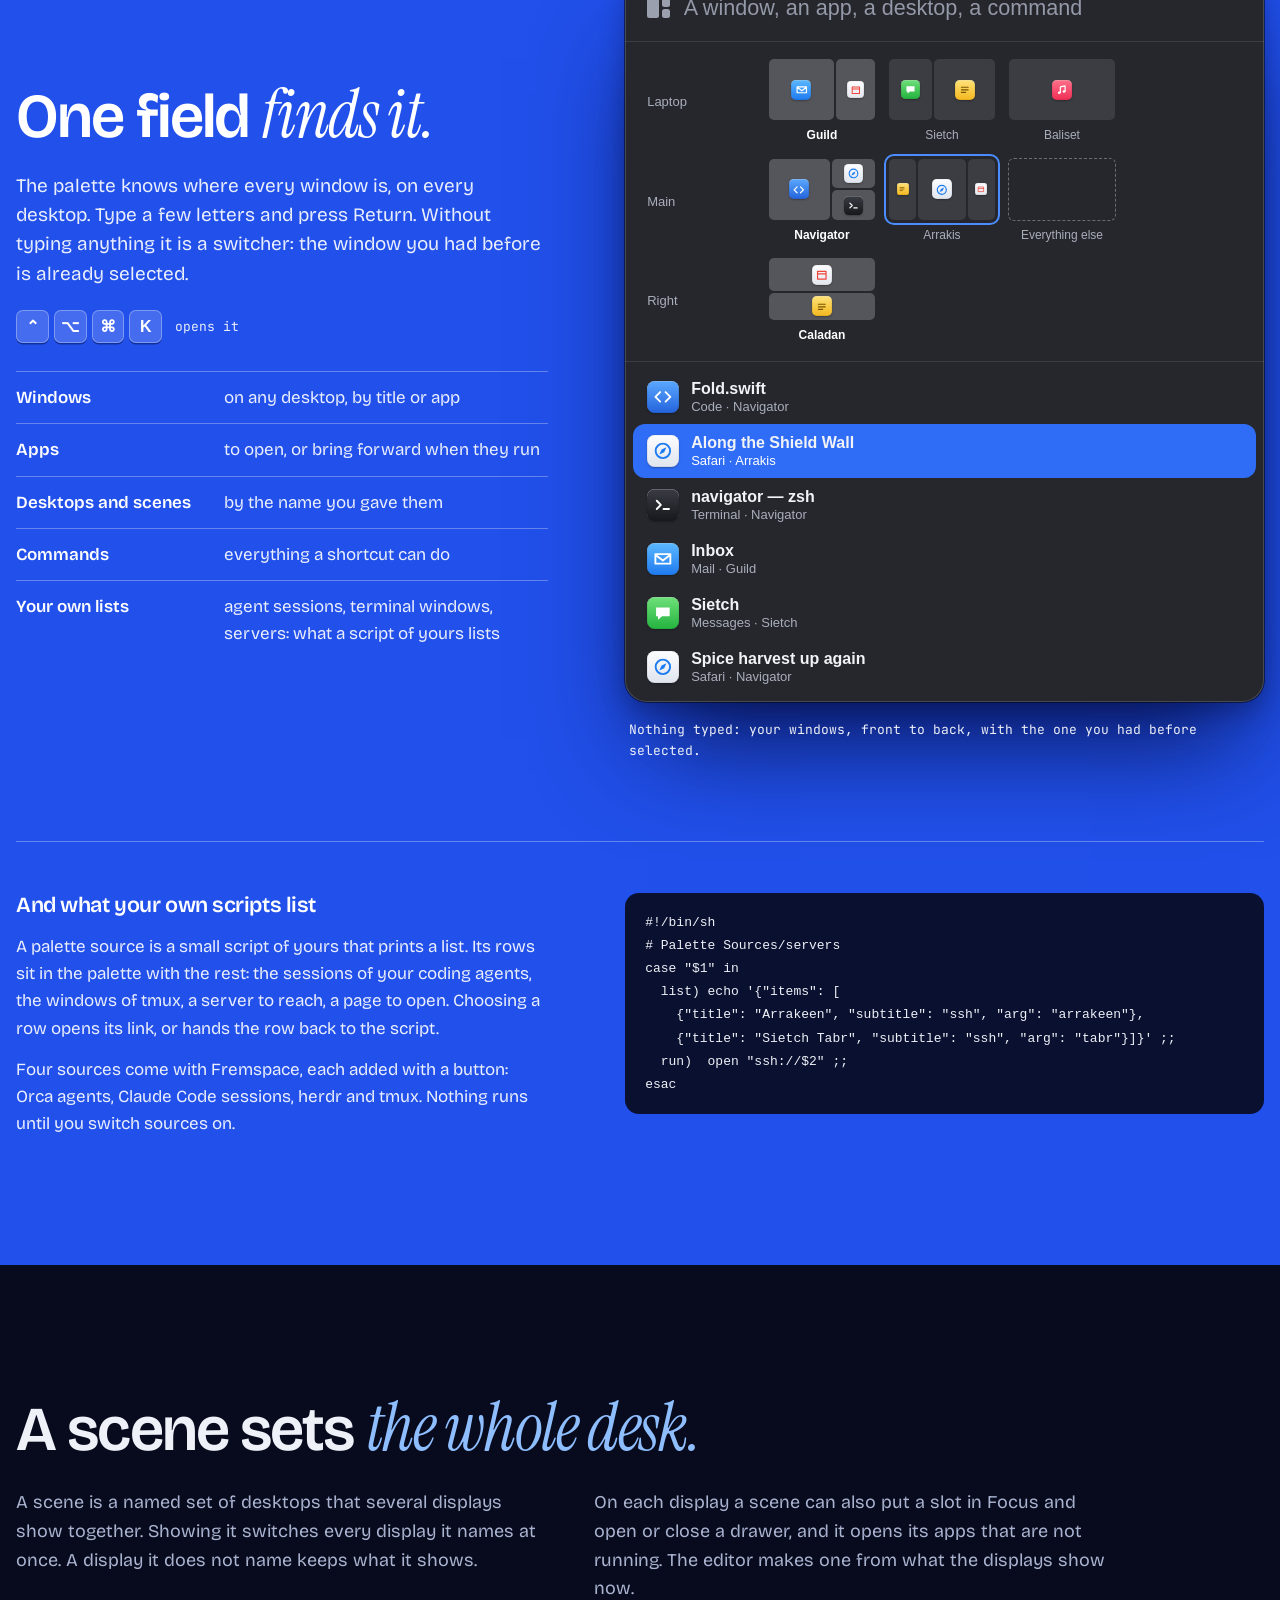
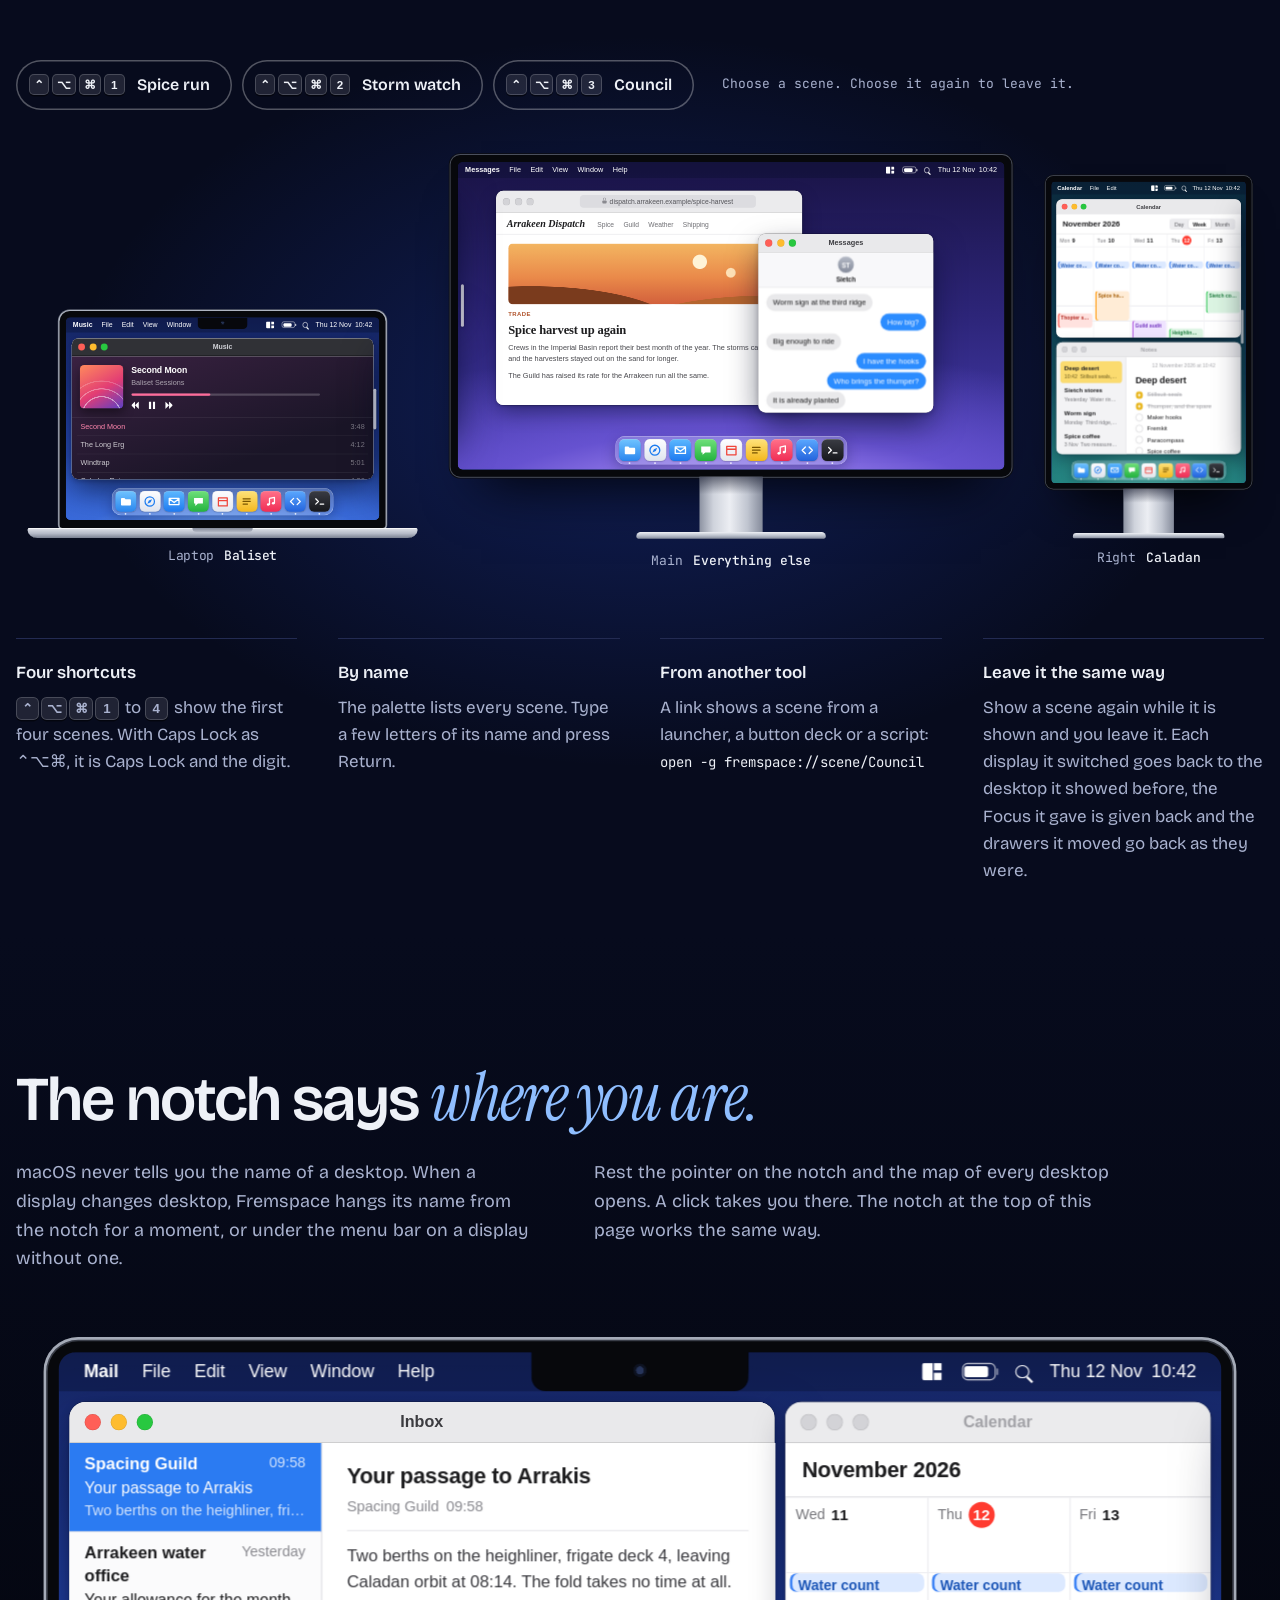
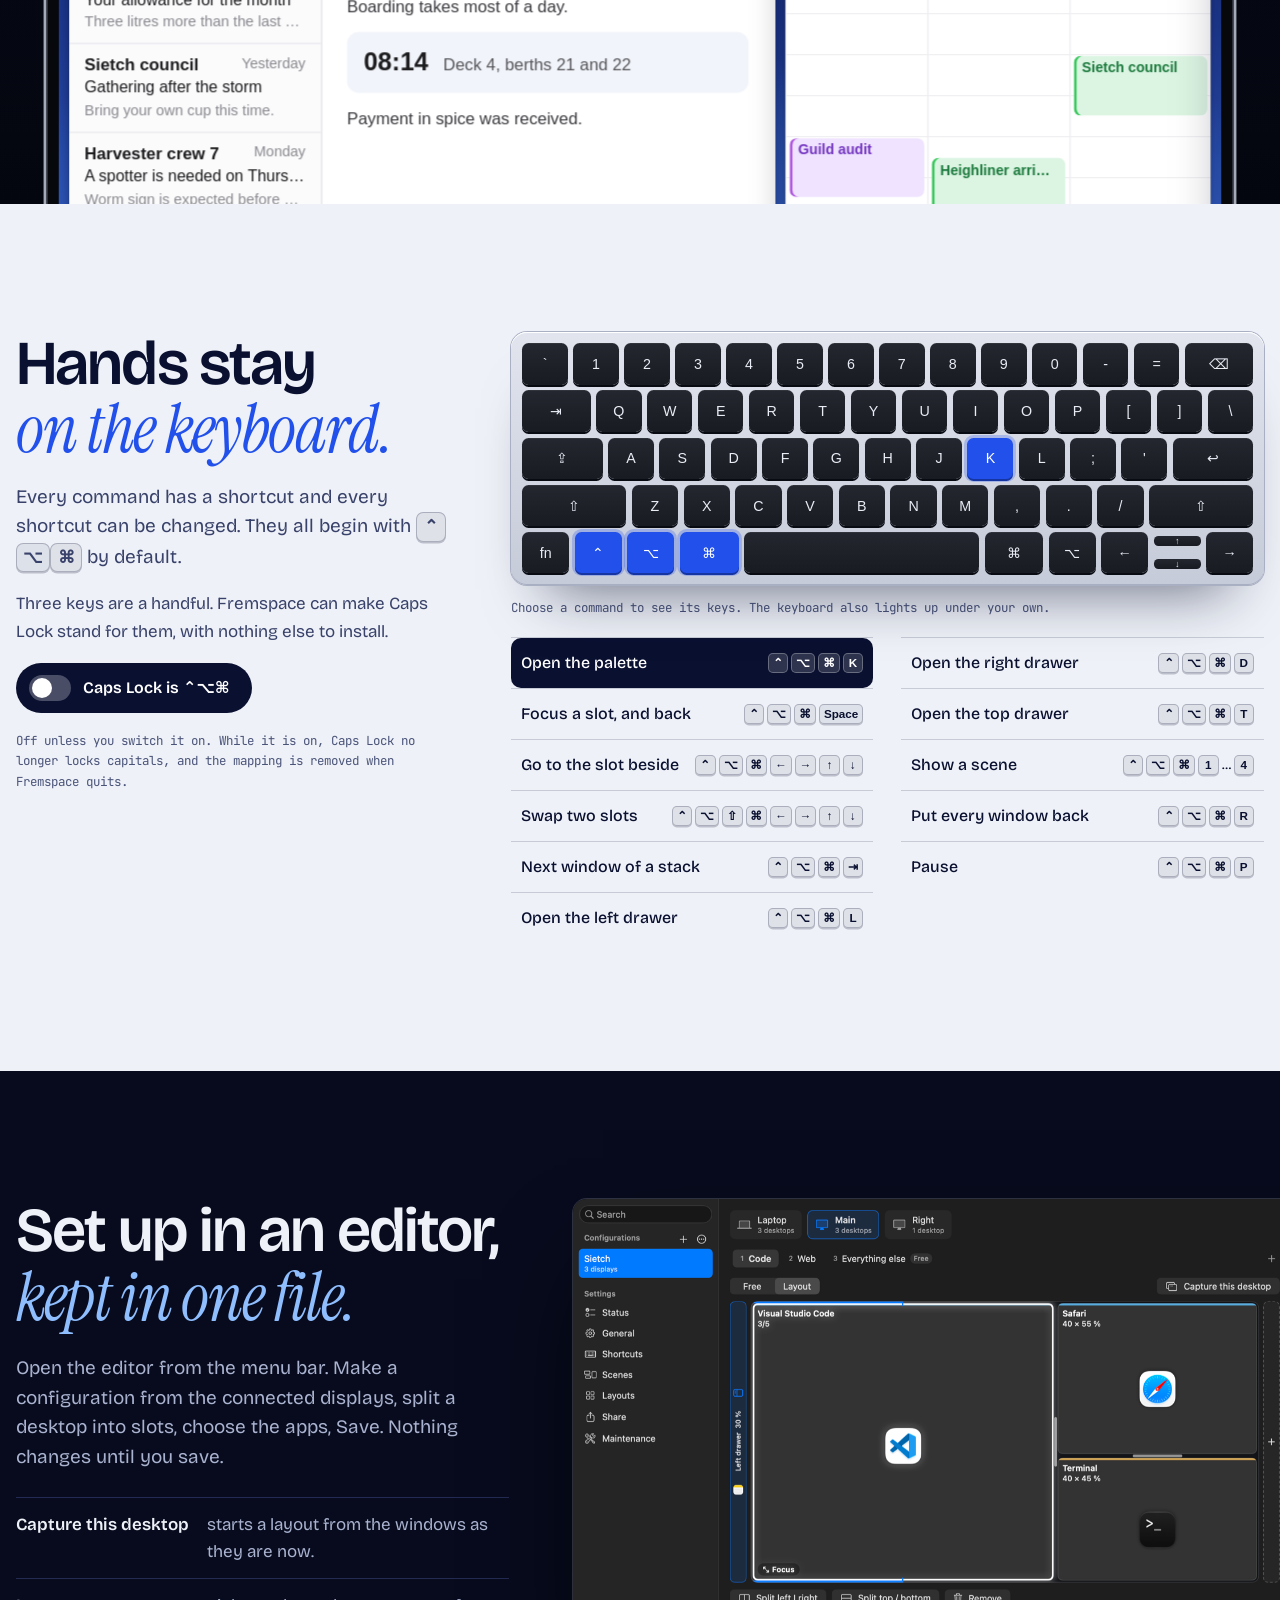
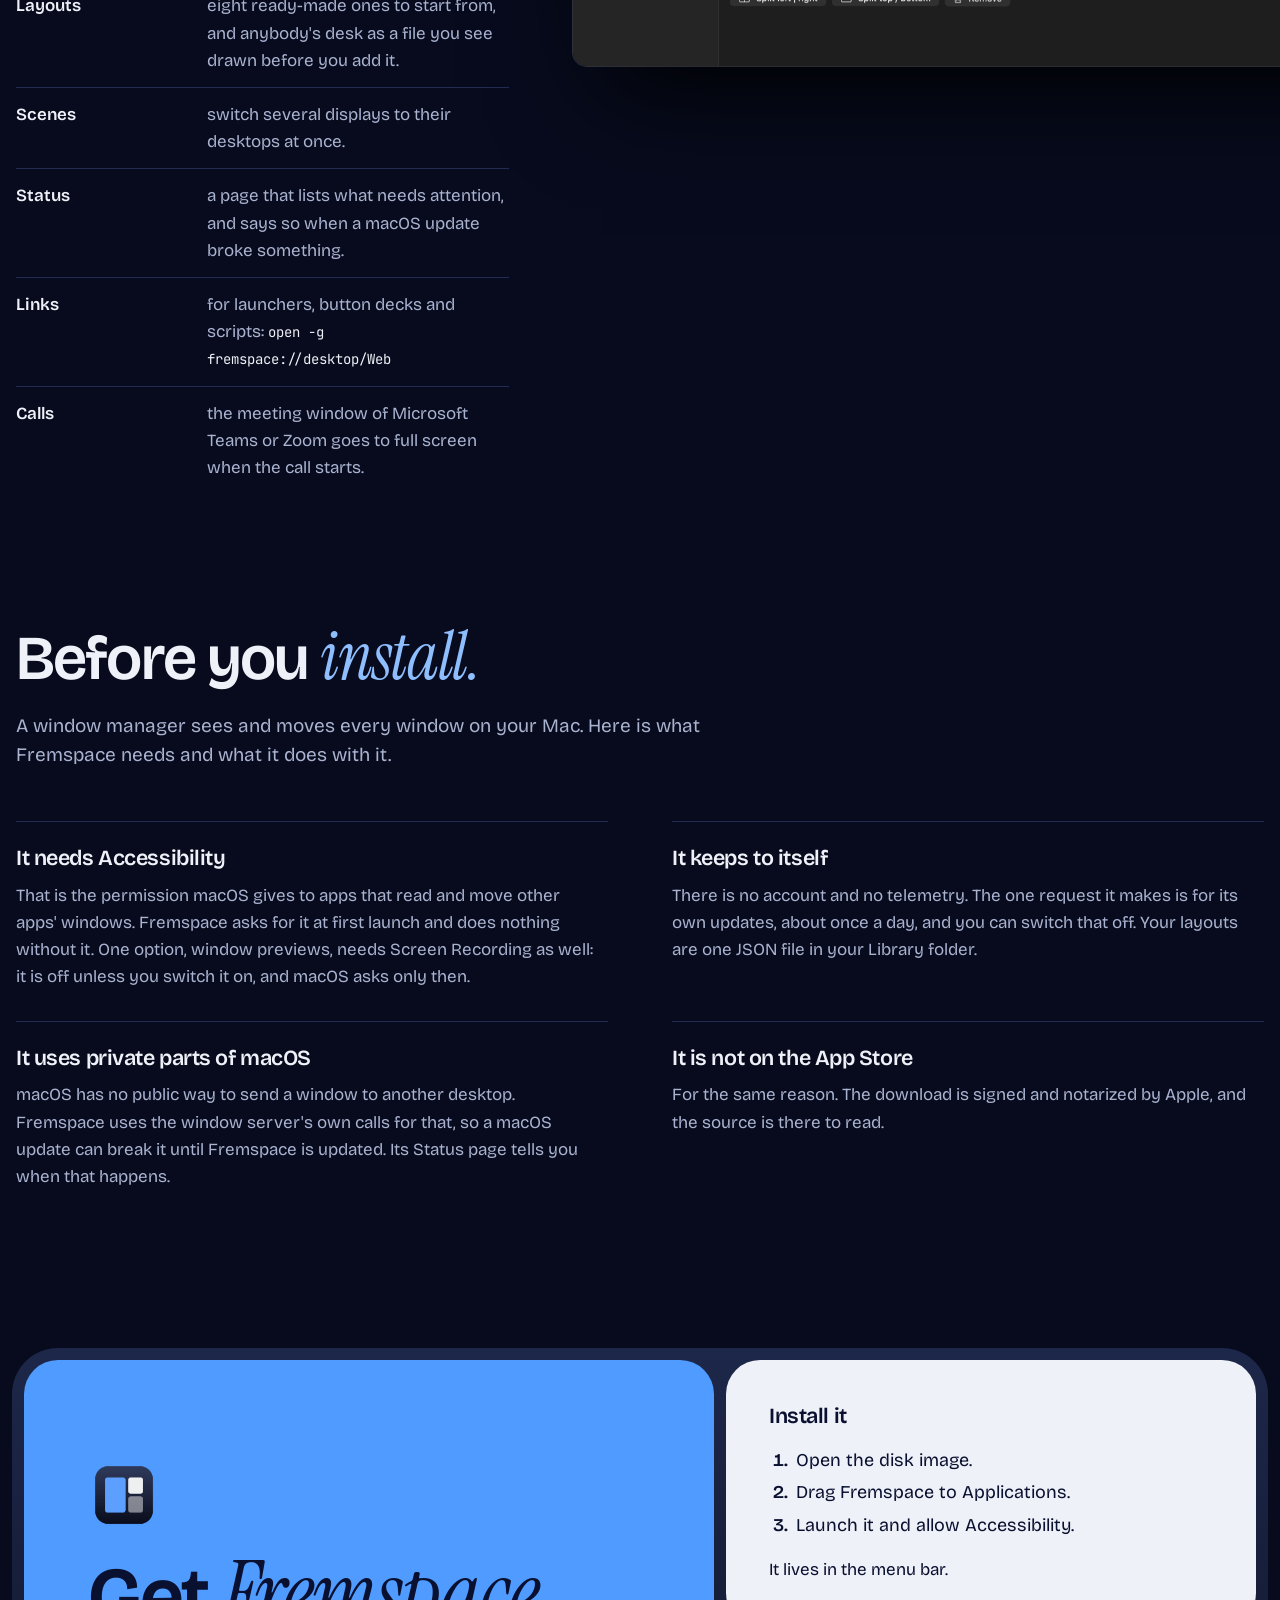
==== commit f080d4fa: "site: the palette's own sources The palette section says what a palette source is, with the smallest" ====
--- a/site/index.html
+++ b/site/index.html
@@ -136,6 +136,7 @@
           <div><dt>Apps</dt><dd>to open, or bring forward when they run</dd></div>
           <div><dt>Desktops and scenes</dt><dd>by the name you gave them</dd></div>
           <div><dt>Commands</dt><dd>everything a shortcut can do</dd></div>
+          <div><dt>Your own lists</dt><dd>agent sessions, terminal windows, servers: what a script of yours lists</dd></div>
         </dl>
       </div>
       <div class="pal-side">
@@ -149,6 +150,21 @@
         </div>
         <p class="pal-note" id="pal-note">This one is a drawing, and it takes real typing: click the field.</p>
       </div>
+    </div>
+    <div class="wrap pal-own">
+      <div class="pal-own-copy">
+        <h3>And what your own scripts list</h3>
+        <p>A palette source is a small script of yours that prints a list. Its rows sit in the palette with the rest: the sessions of your coding agents, the windows of tmux, a server to reach, a page to open. Choosing a row opens its link, or hands the row back to the script.</p>
+        <p>Four sources come with Fremspace, each added with a button: Orca agents, Claude Code sessions, herdr and tmux. Nothing runs until you switch sources on.</p>
+      </div>
+      <pre class="pal-own-code" aria-label="A palette source: a shell script that lists two servers and opens the one that is chosen"><code>#!/bin/sh
+# Palette Sources/servers
+case "$1" in
+  list) echo '{"items": [
+    {"title": "Arrakeen", "subtitle": "ssh", "arg": "arrakeen"},
+    {"title": "Sietch Tabr", "subtitle": "ssh", "arg": "tabr"}]}' ;;
+  run)  open "ssh://$2" ;;
+esac</code></pre>
     </div>
   </section>
 
--- a/site/style.css
+++ b/site/style.css
@@ -806,6 +806,15 @@
 .pal-list .is-sel small, .pal-list .is-sel .pal-k { color: #fff; }
 .pal-k { margin-left: auto; color: #a9aebb; font-size: 0.875rem; letter-spacing: 0.1em; white-space: nowrap; }
 .pal-none { color: #a9aebb; }
+/* A word of state ("working") where a command has its keys: not spaced like keys. */
+.pal-k.is-word { letter-spacing: 0; }
+.pal-own {
+  display: grid; grid-template-columns: minmax(0, 5fr) minmax(0, 6fr); gap: clamp(32px, 6vw, 96px); align-items: start;
+  margin-top: clamp(48px, 6vw, 96px); padding-top: clamp(32px, 4vw, 56px); border-top: 1px solid rgba(255, 255, 255, 0.3);
+}
+.pal-own-copy { display: grid; gap: 14px; }
+.pal-own-copy p { max-width: 34em; margin: 0; color: rgba(255, 255, 255, 0.9); }
+.pal-own-code { margin: 0; padding: 18px 20px; overflow-x: auto; border-radius: 14px; background: var(--ink); color: var(--paper); font: 0.8125rem/1.7 var(--mono); }
 .pal-note { min-height: 3.4em; margin: 18px 4px 0; color: rgba(255, 255, 255, 0.92); font: 400 0.8125rem/1.6 var(--mono); }
 
 /* --- Scenes: three displays, and the key that sets them all -------------------------------------- */
@@ -1002,7 +1011,7 @@
 /* --- Narrower ----------------------------------------------------------------------------------- */
 @media (max-width: 900px) {
   h1 { font-size: 11.6vw; }
-  .hero-top, .pal-grid, .keys-grid, .editor-grid { grid-template-columns: minmax(0, 1fr); }
+  .hero-top, .pal-grid, .pal-own, .keys-grid, .editor-grid { grid-template-columns: minmax(0, 1fr); }
   .cols, .facts, .get-slots { grid-template-columns: minmax(0, 1fr); }
   .get-main { grid-row: auto; }
   .editor-shot img { width: 100%; }
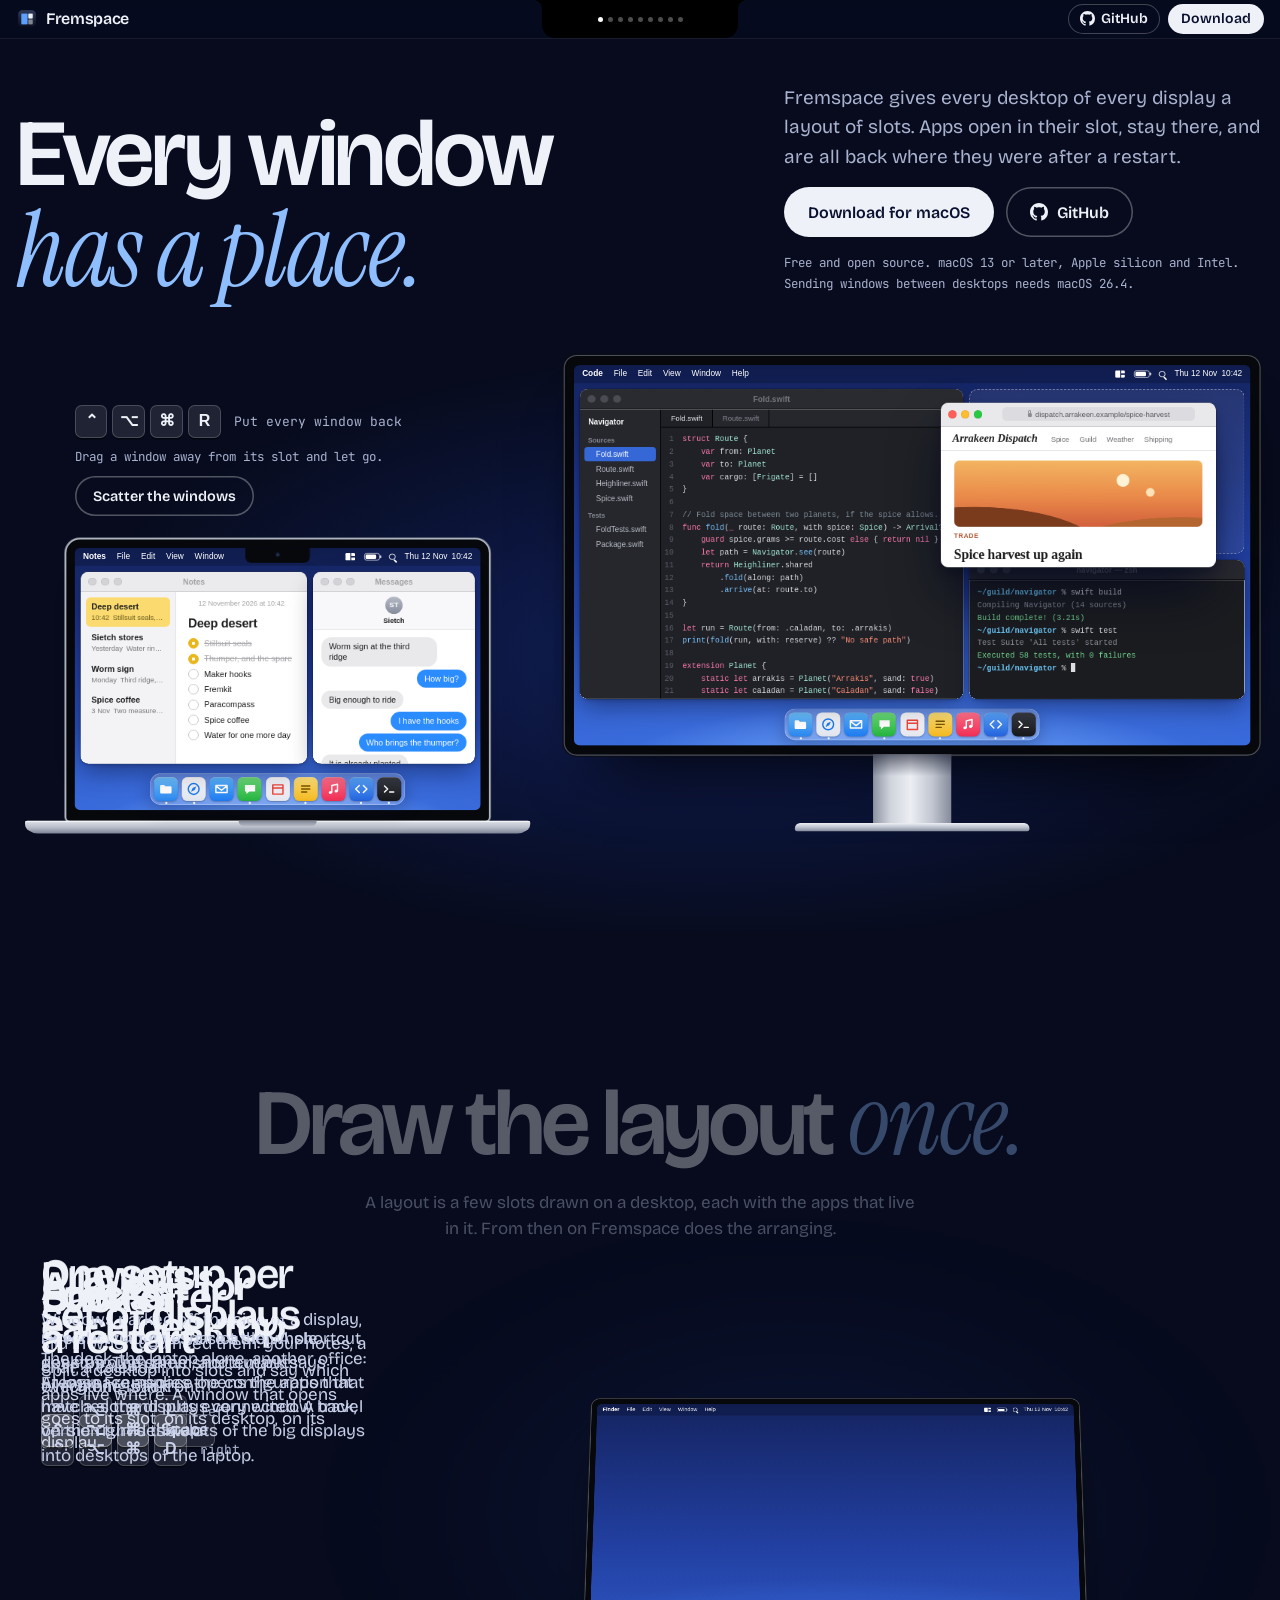
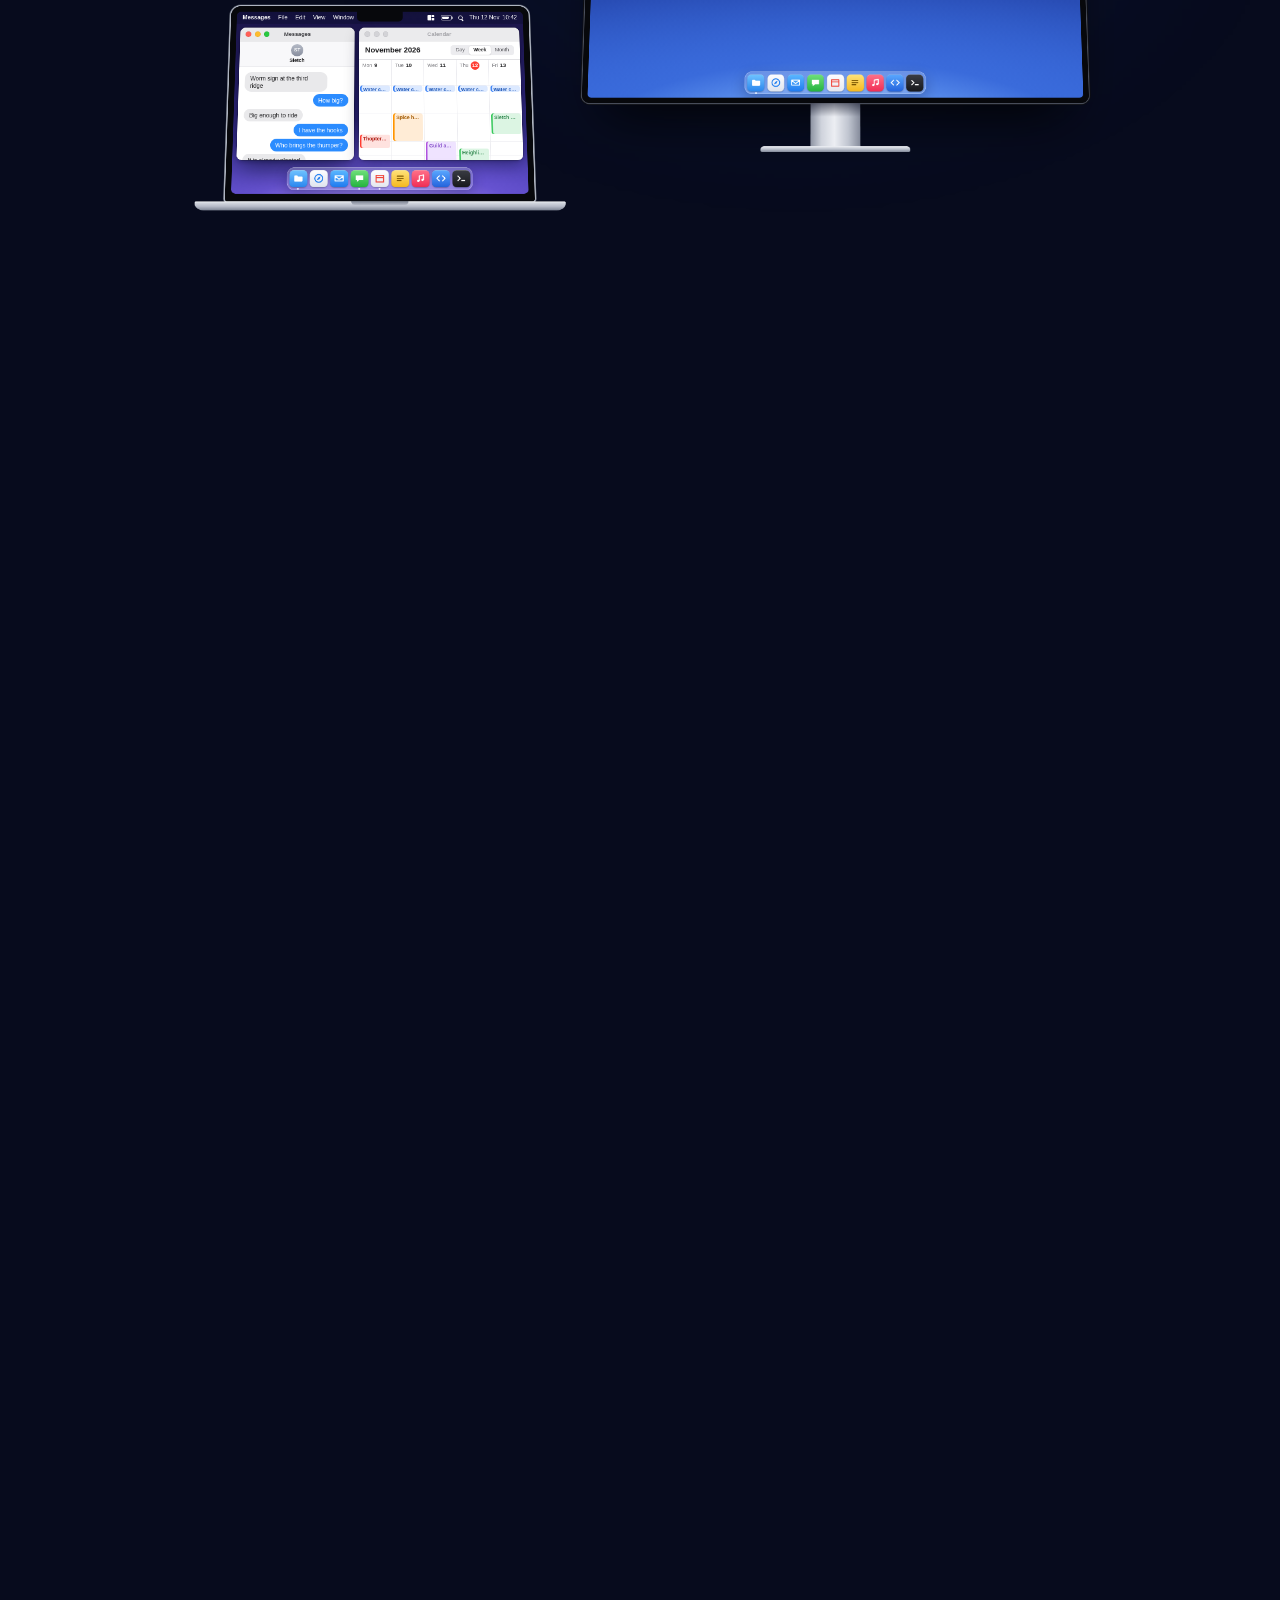
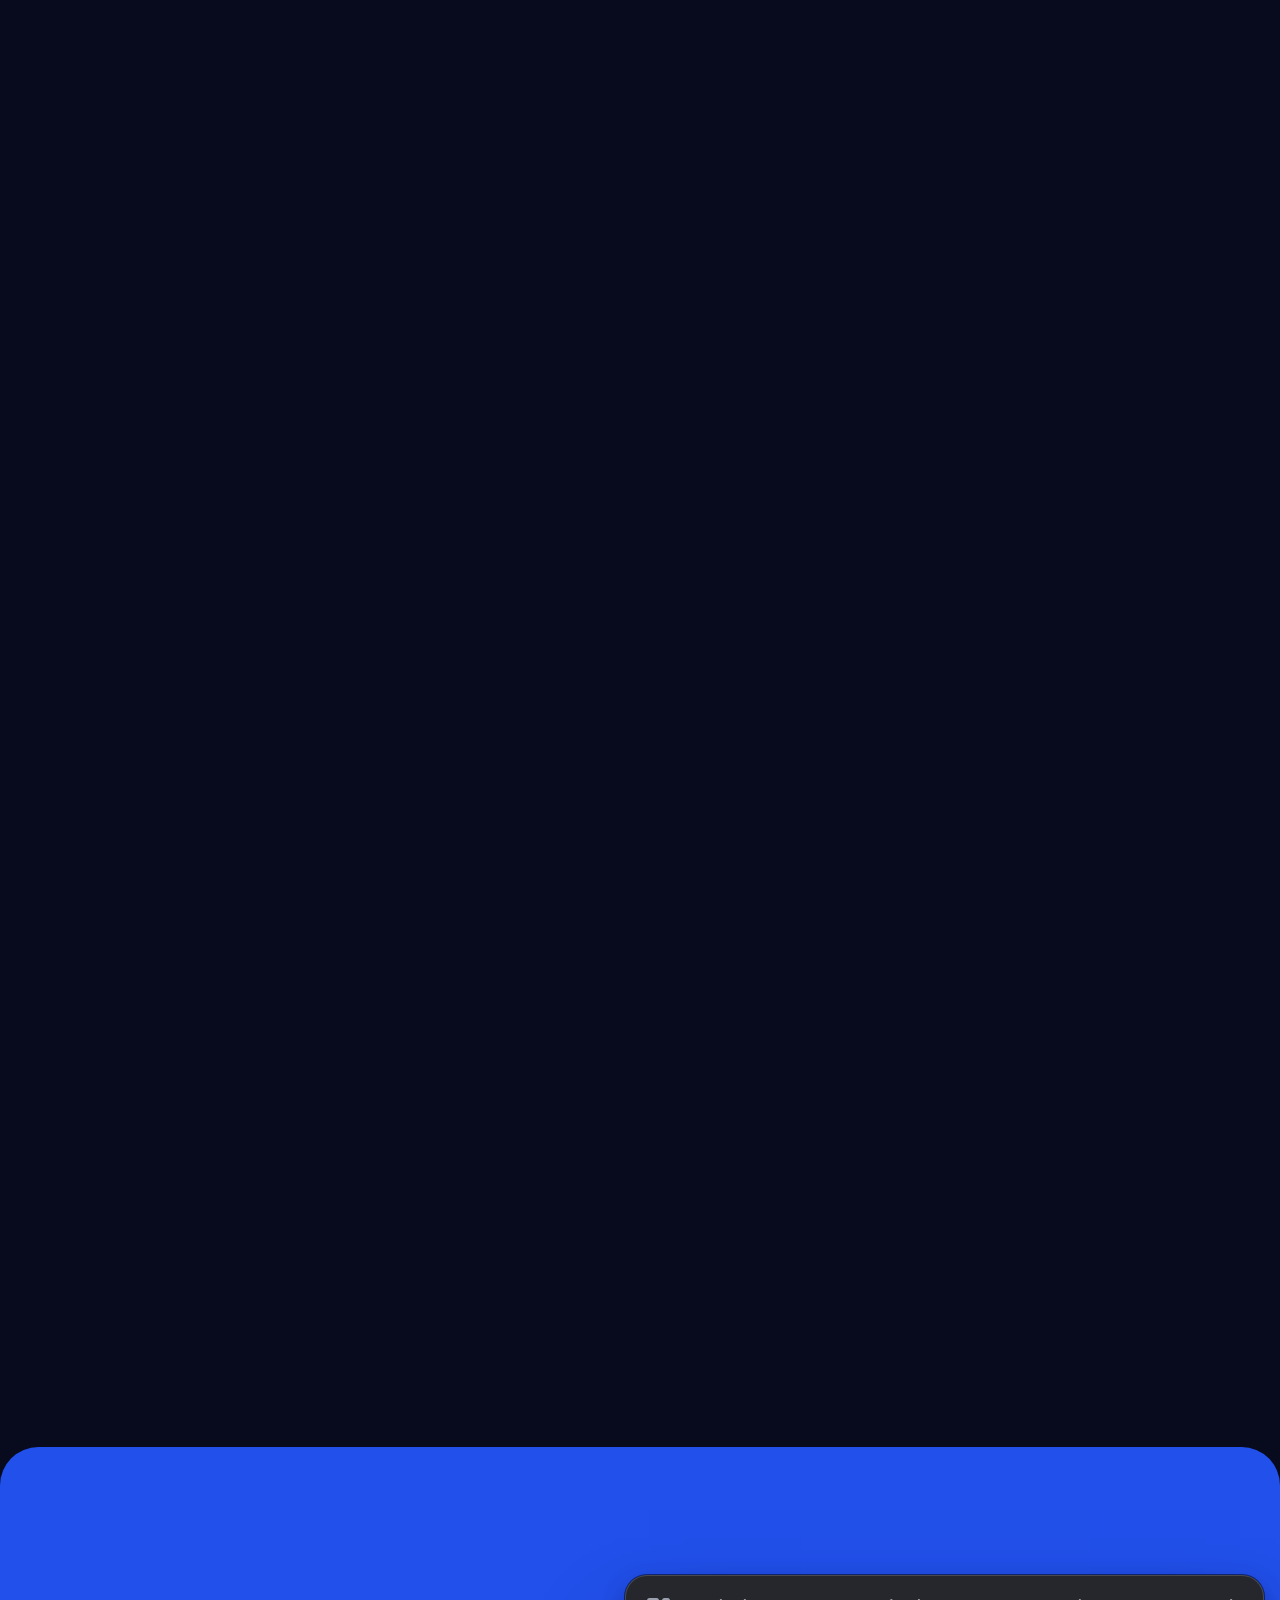
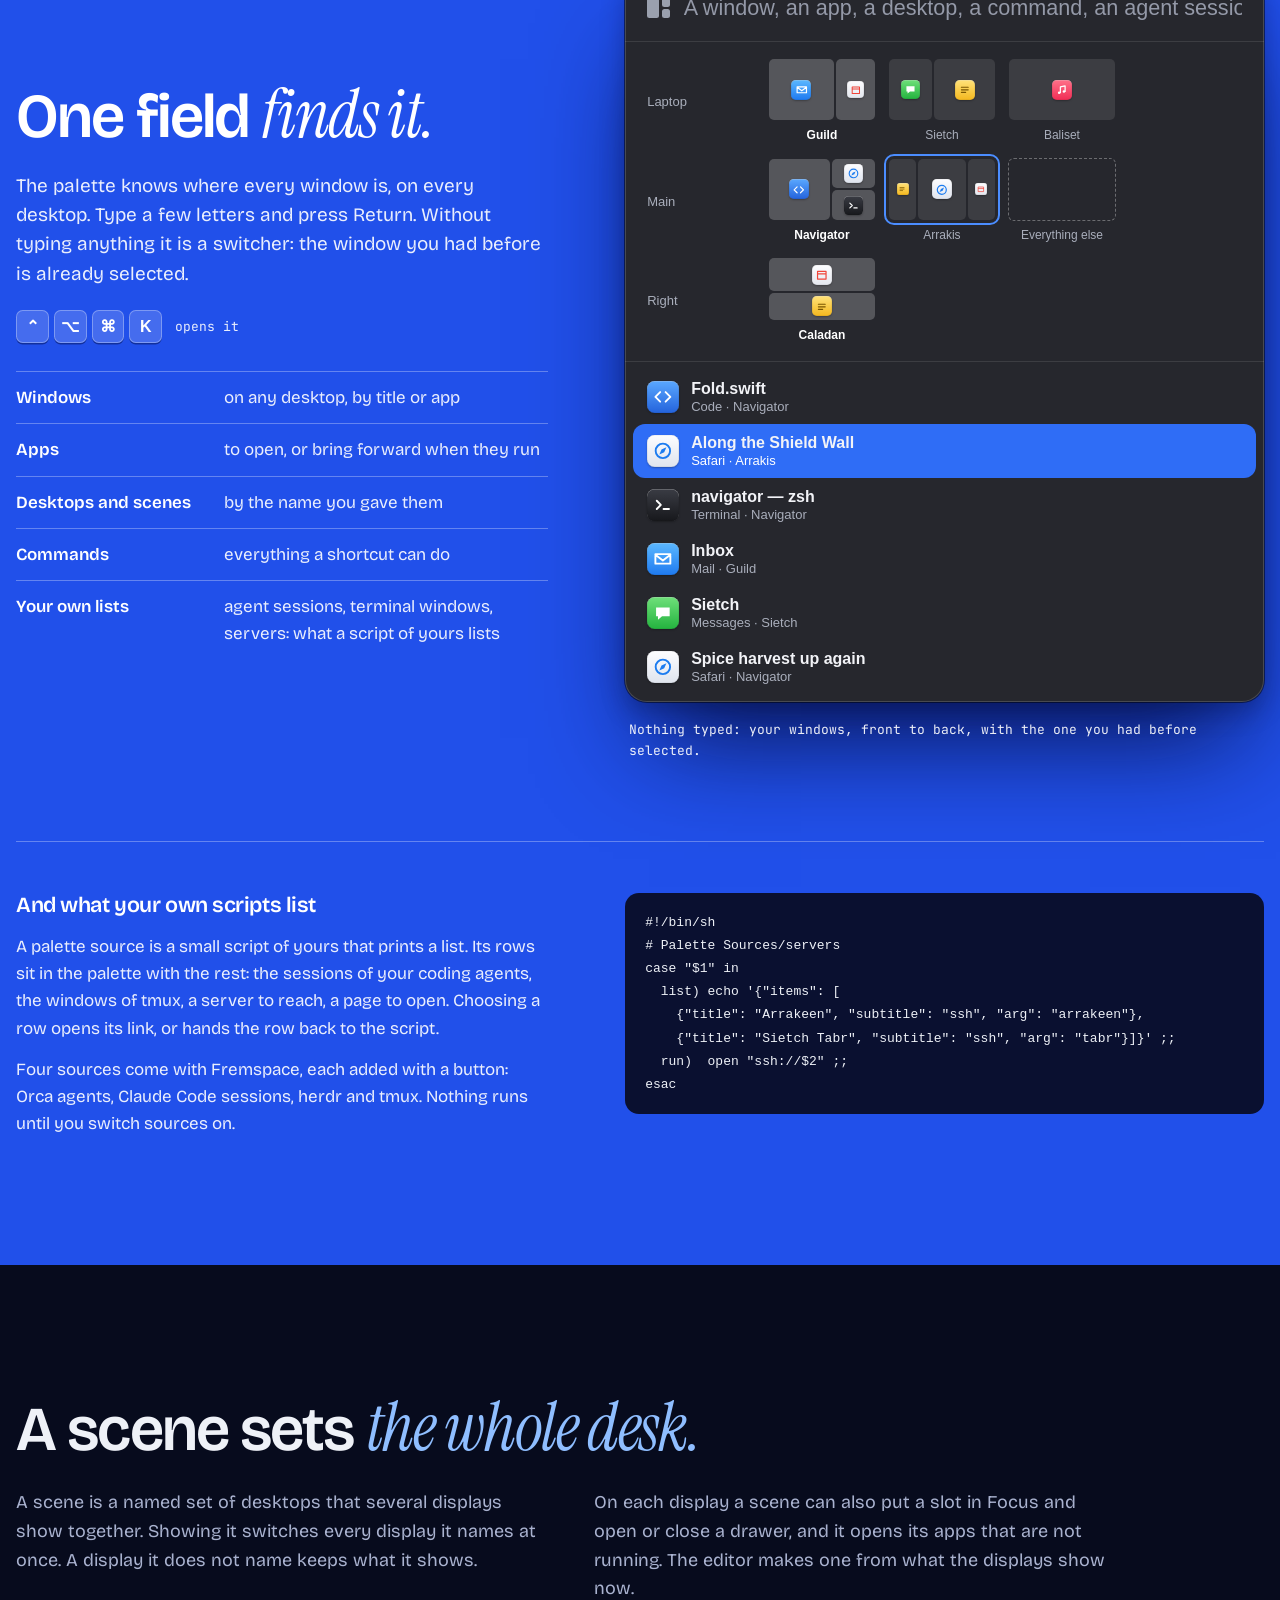
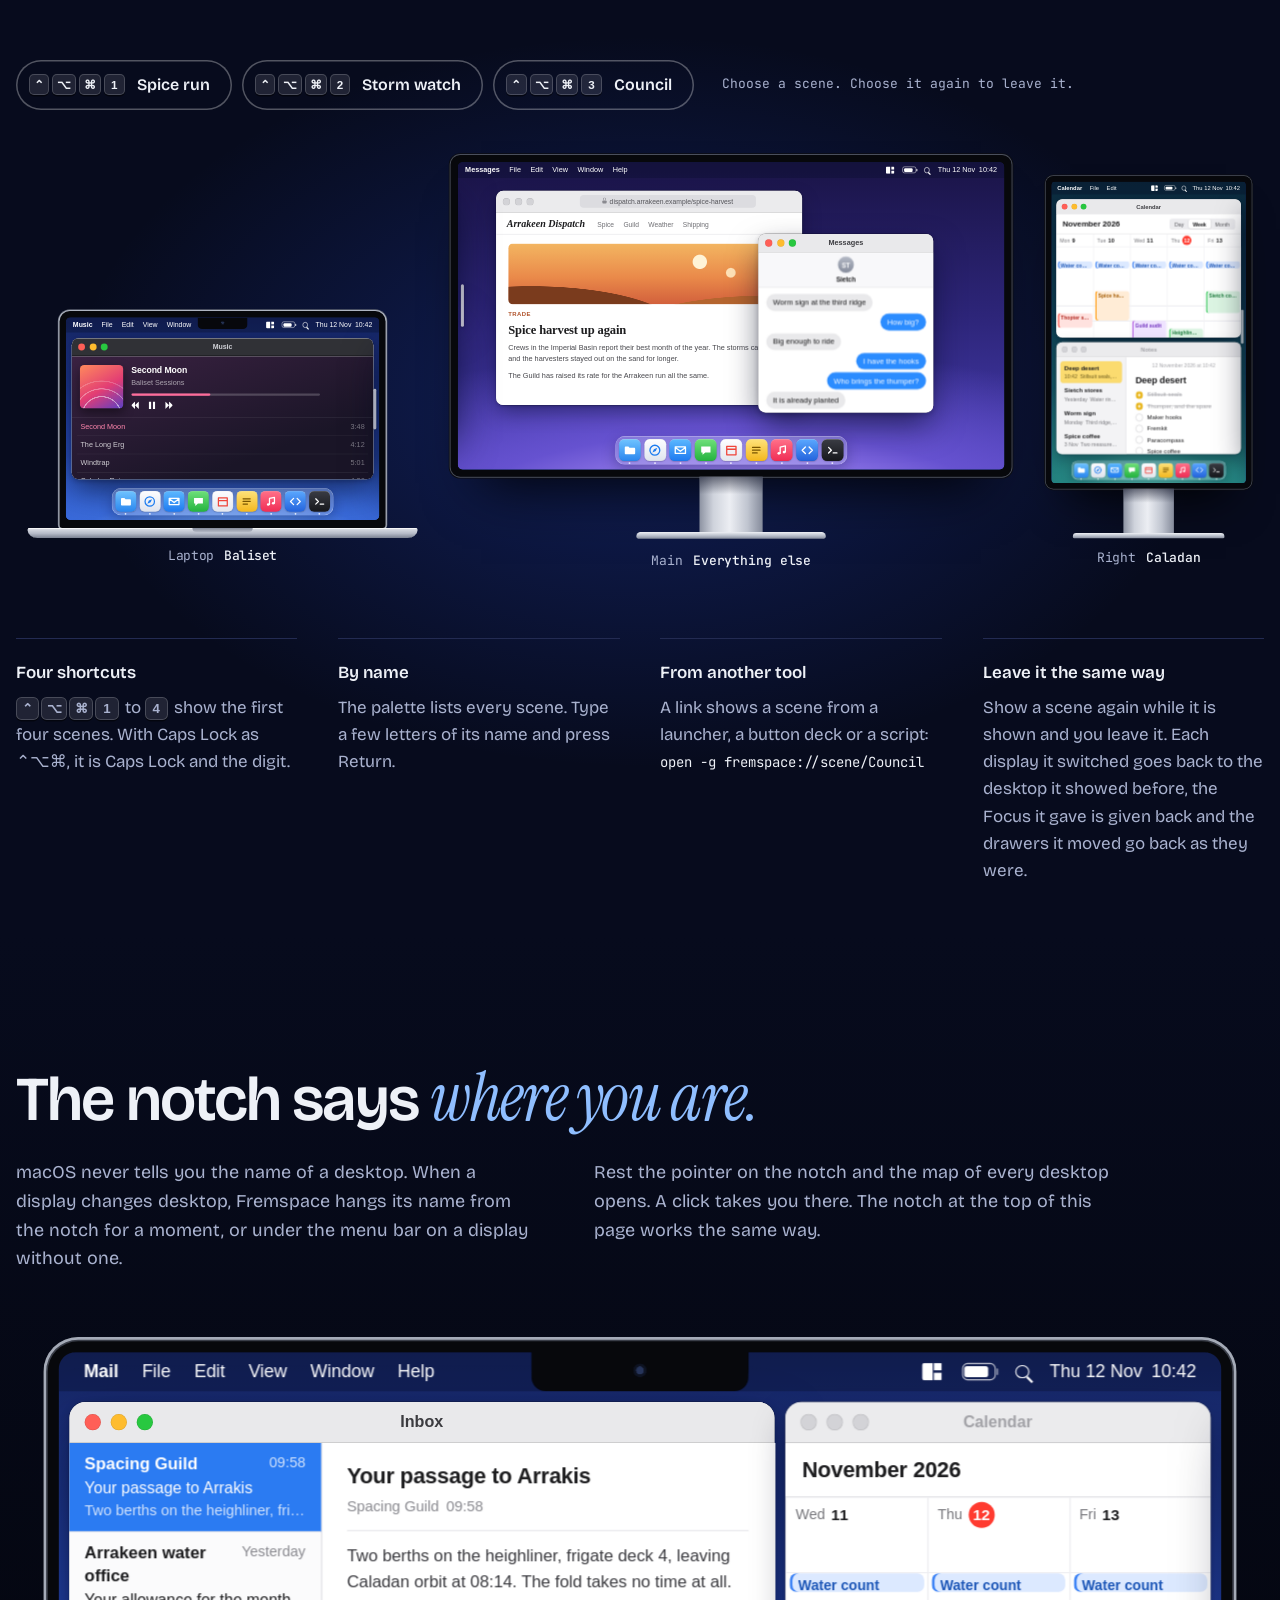
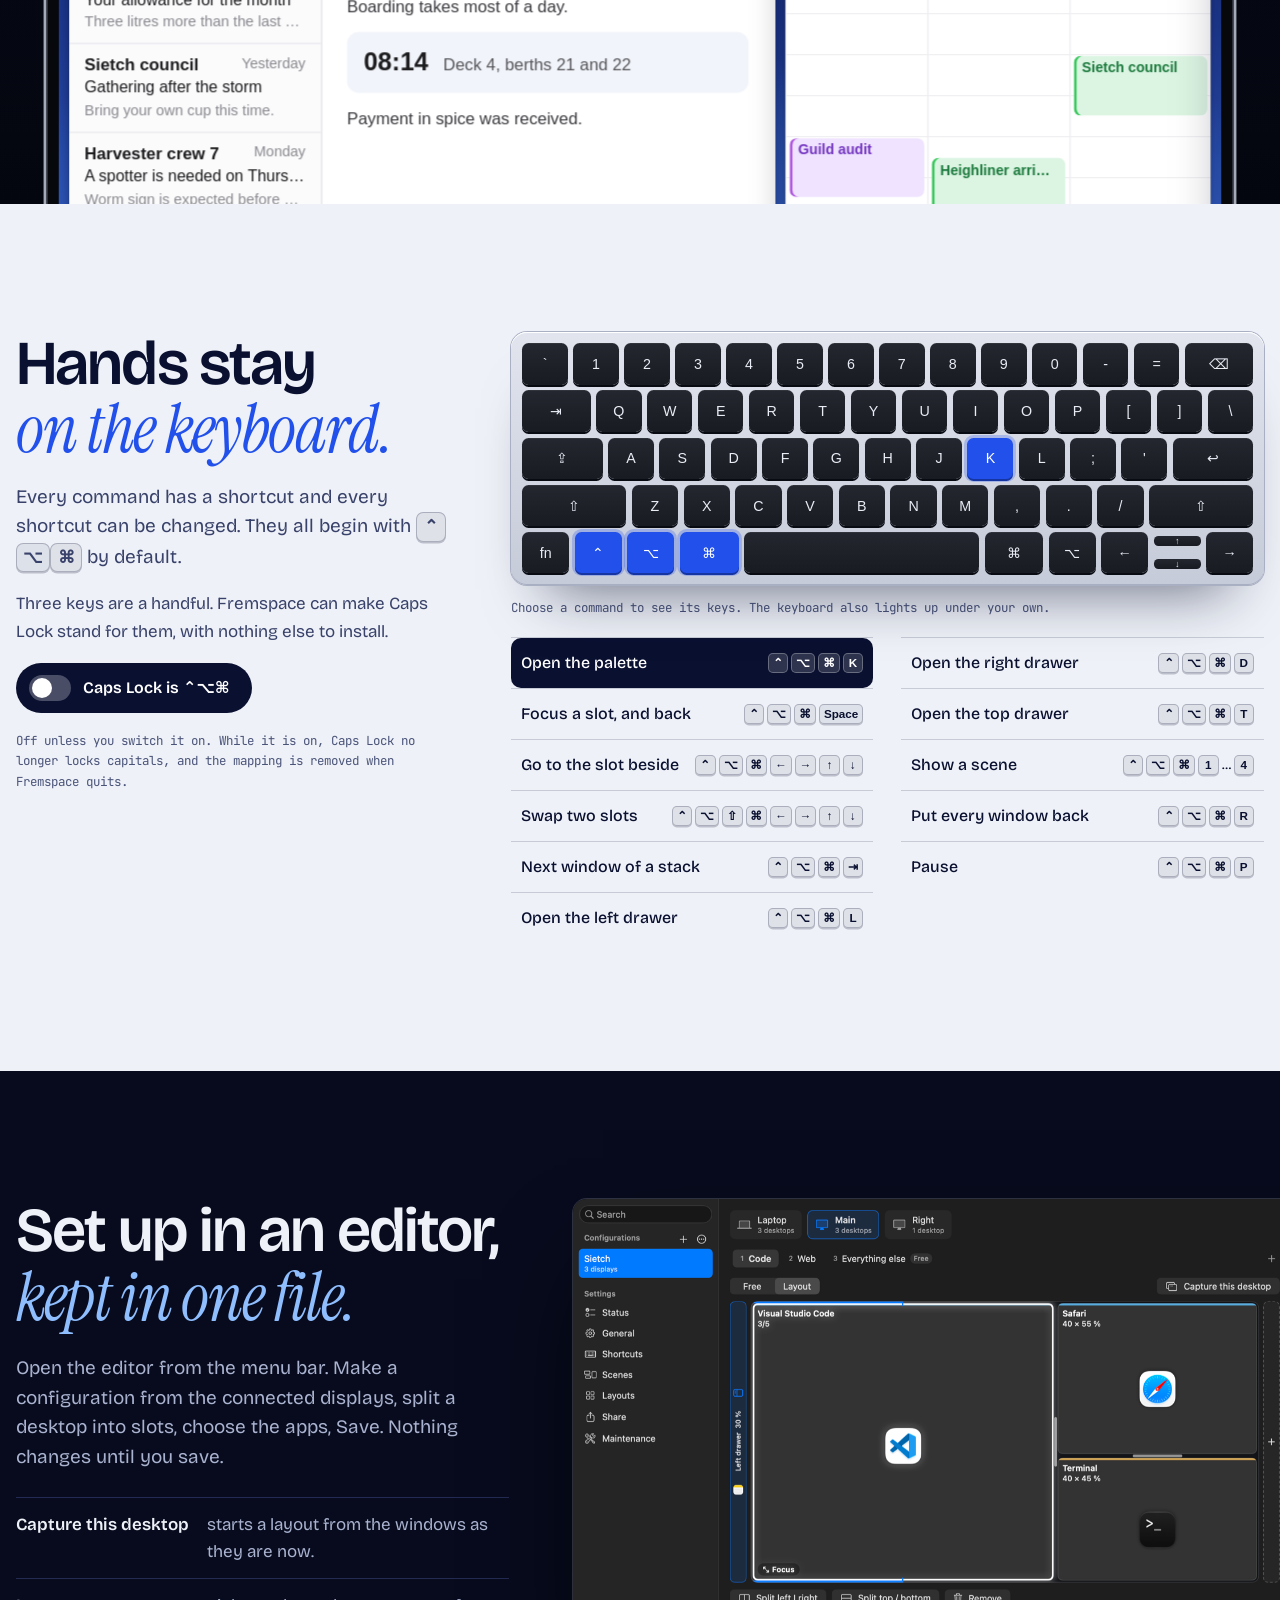
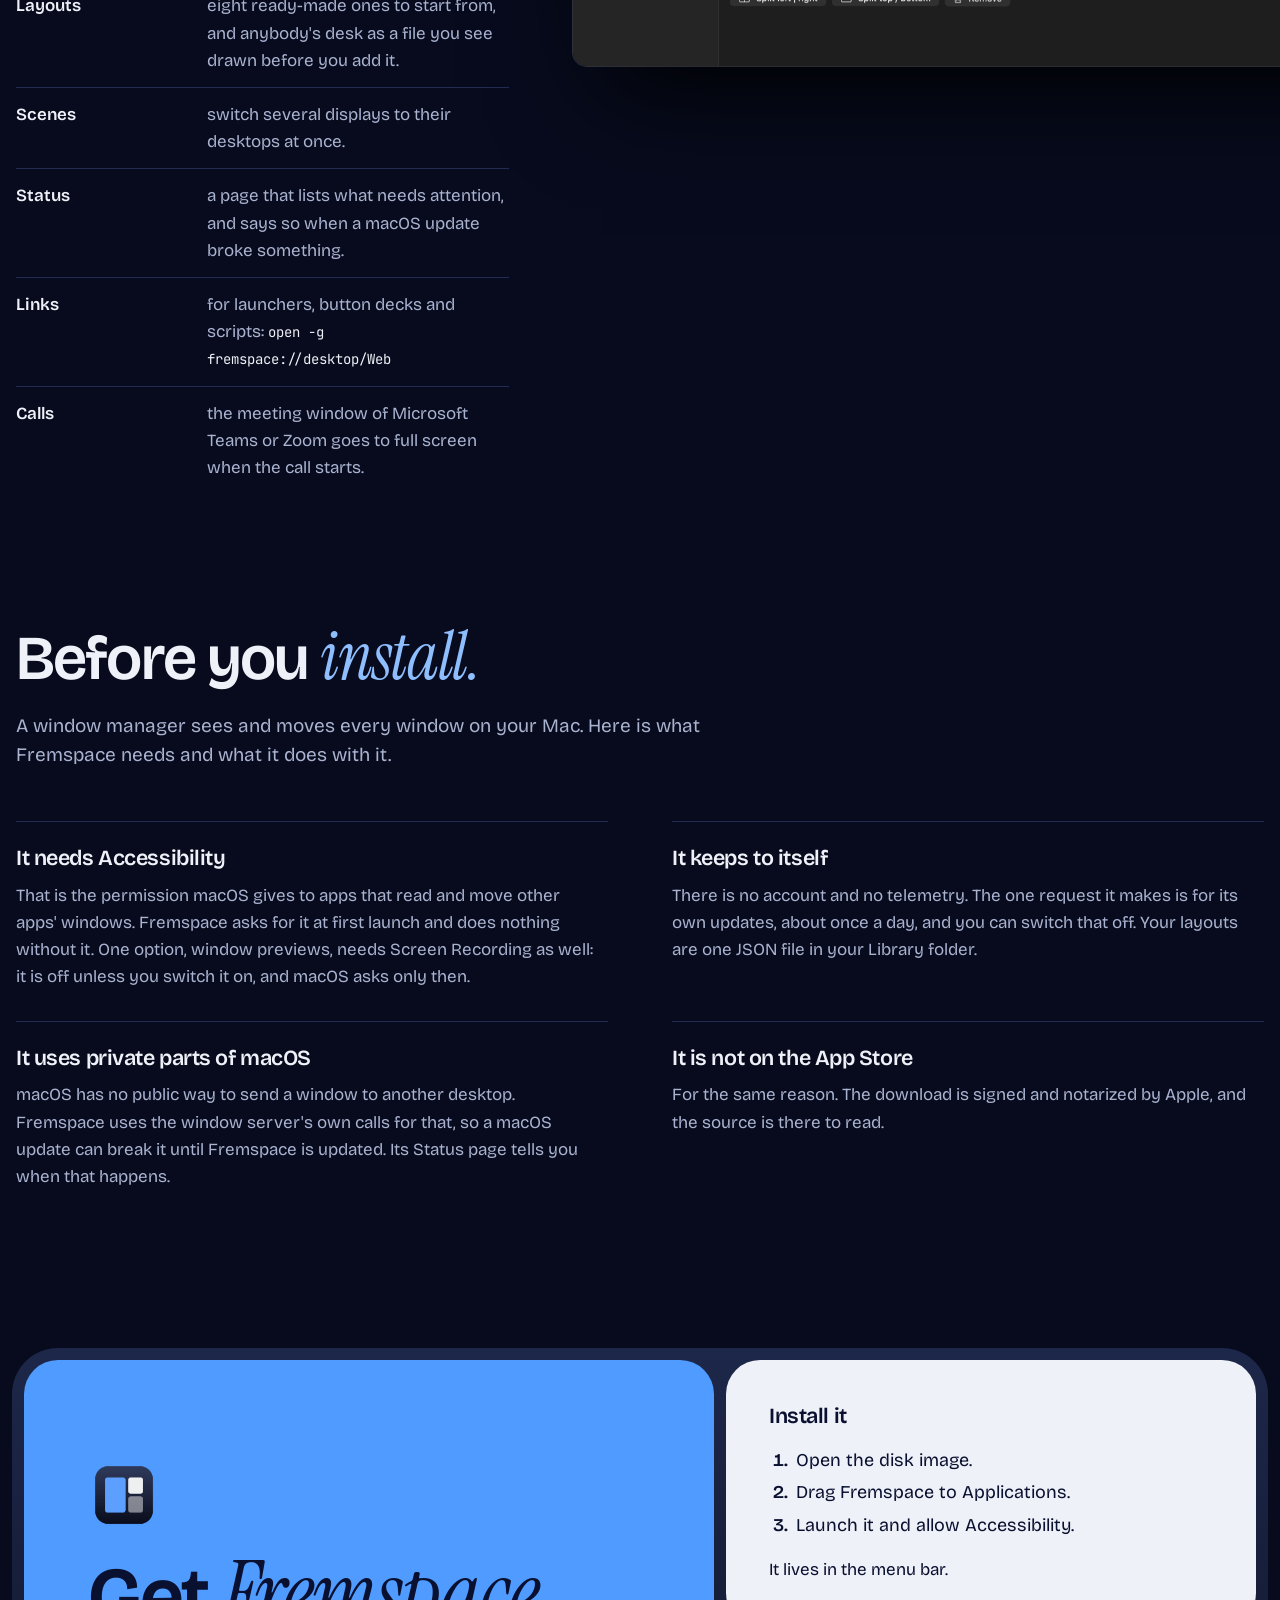
==== commit da5ad990: "feat: pinned rows stay over a desktop's windows; the field names agent sessions Going through the de" ====
--- a/site/index.html
+++ b/site/index.html
@@ -143,7 +143,7 @@
         <div class="pal" id="pal">
           <div class="pal-field">
             <span class="pal-glyph" aria-hidden="true"><i></i><i></i><i></i></span>
-            <input id="pal-input" type="text" placeholder="A window, an app, a desktop, a command" autocomplete="off" autocapitalize="off" spellcheck="false" aria-label="A drawing of the palette that takes real typing" aria-controls="pal-list">
+            <input id="pal-input" type="text" placeholder="A window, an app, a desktop, a command, an agent session" autocomplete="off" autocapitalize="off" spellcheck="false" aria-label="A drawing of the palette that takes real typing" aria-controls="pal-list">
           </div>
           <div class="pal-map" id="pal-map" aria-hidden="true"></div>
           <ul class="pal-list" id="pal-list" aria-label="Results"></ul>
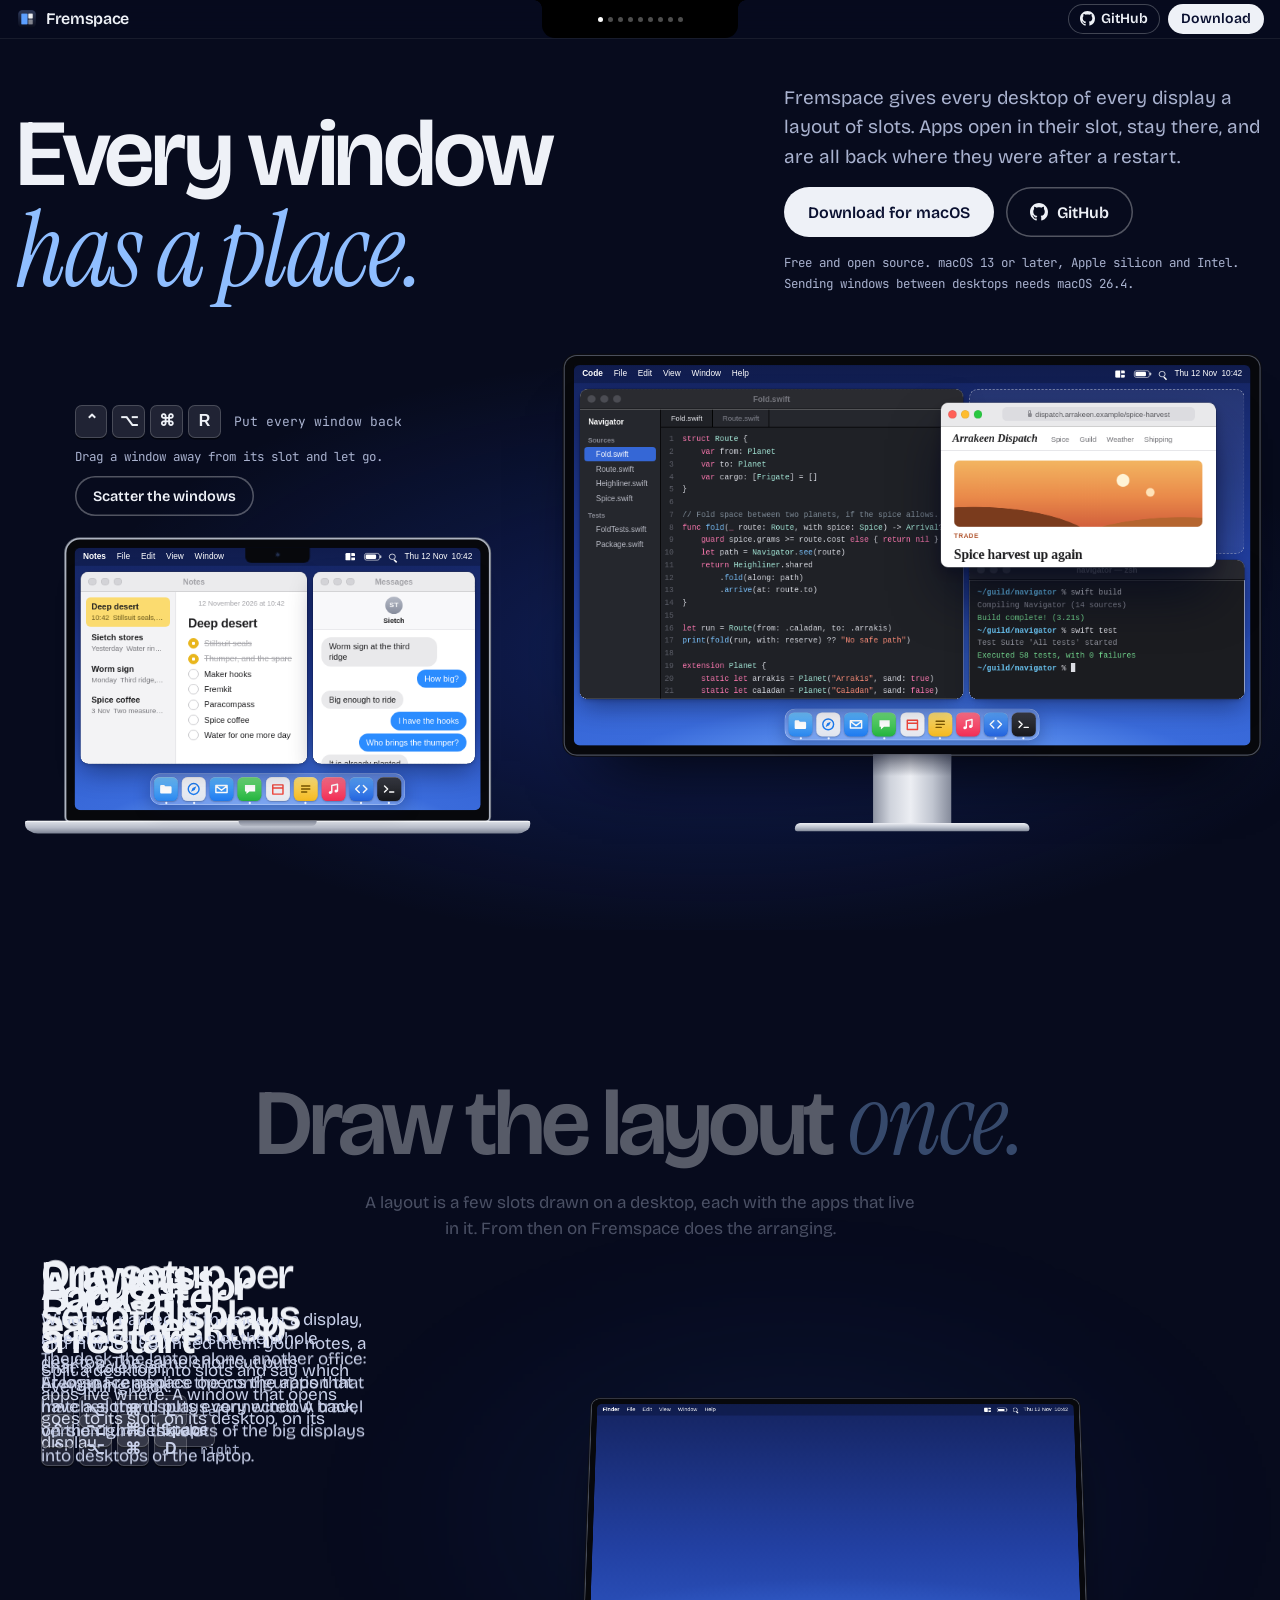
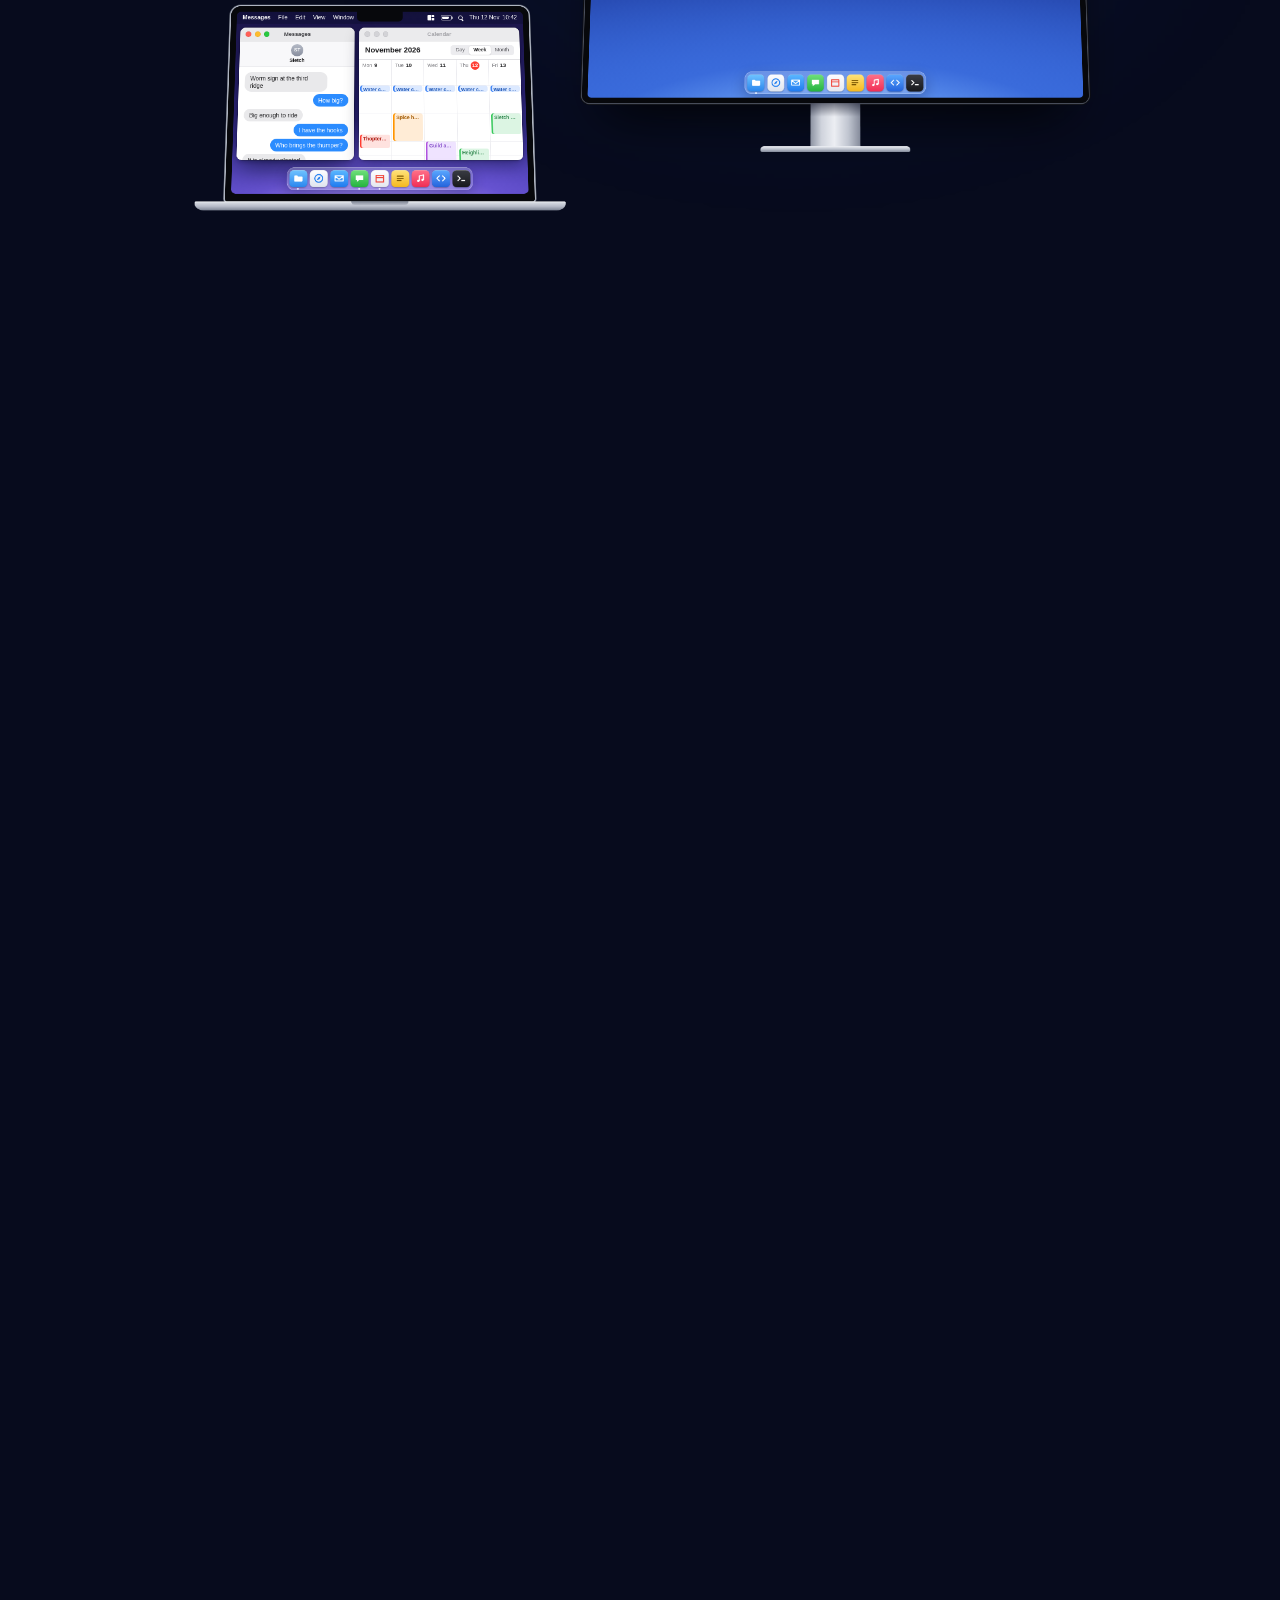
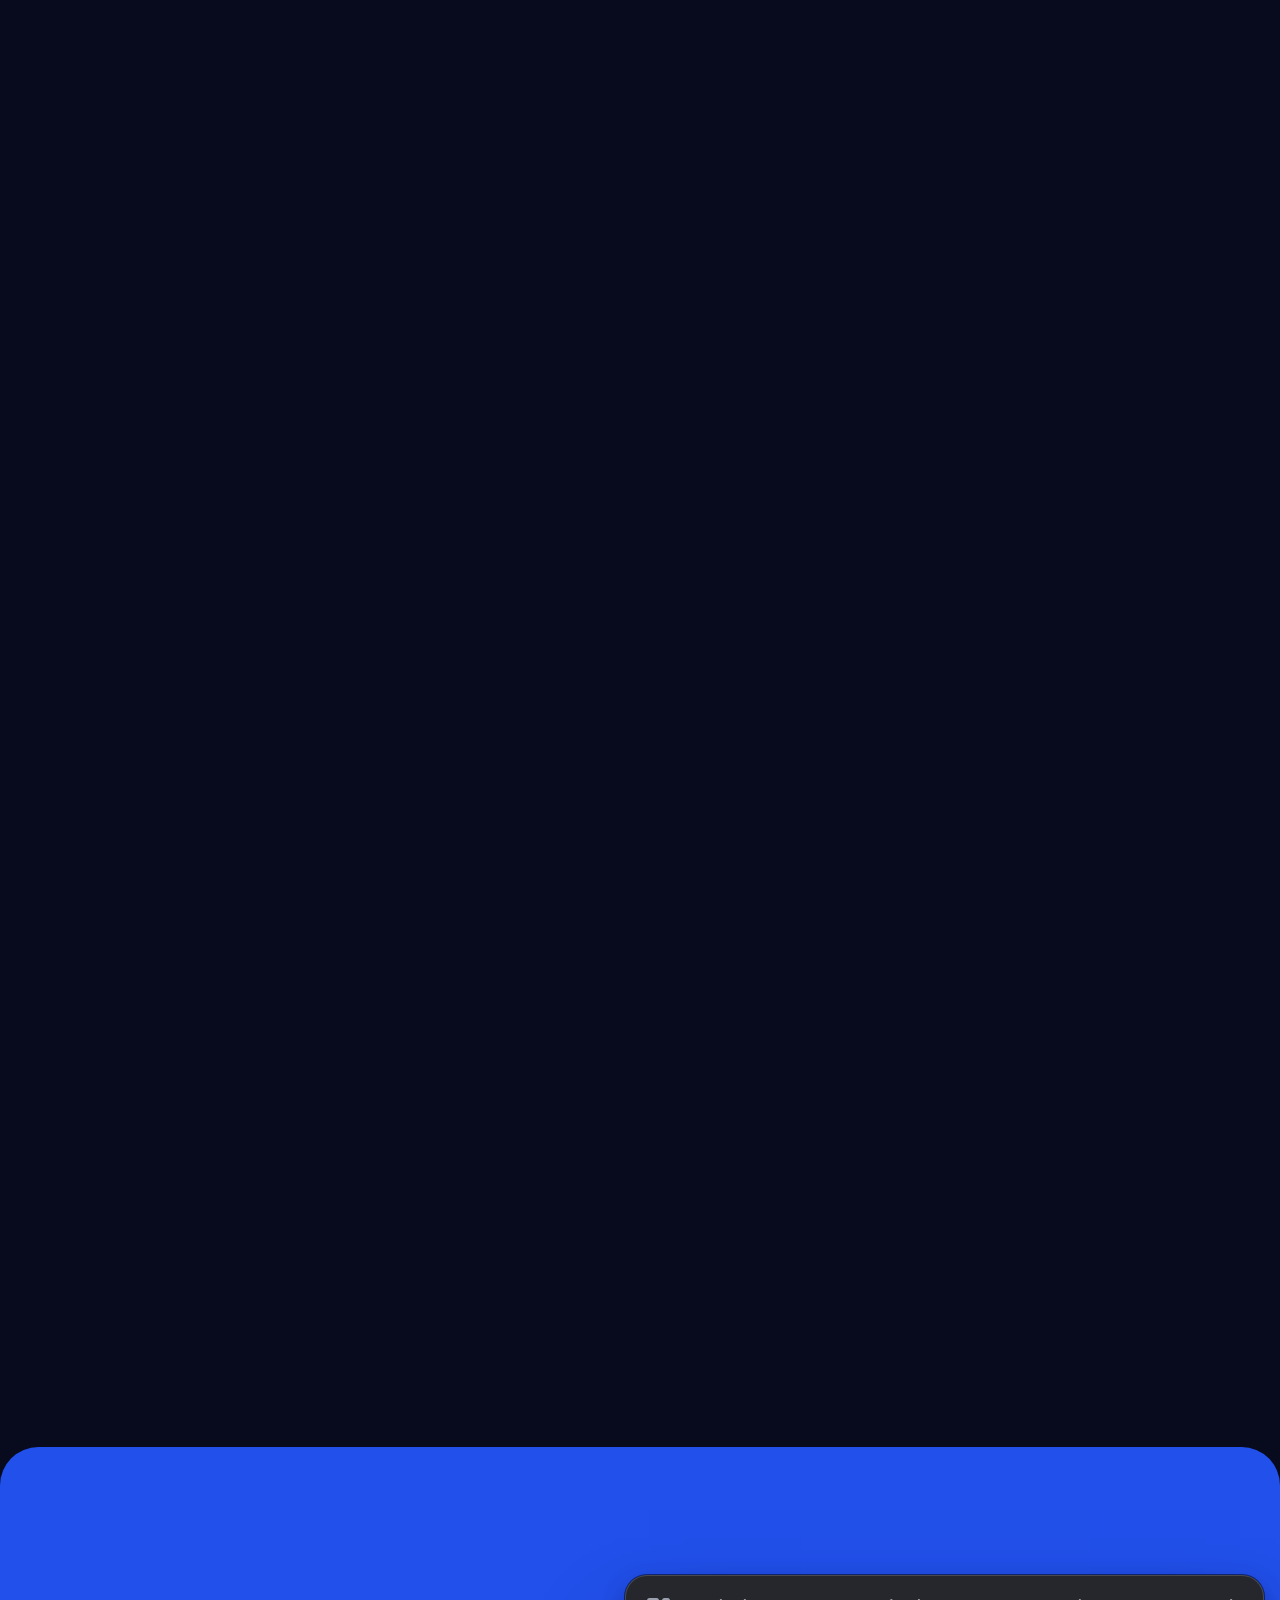
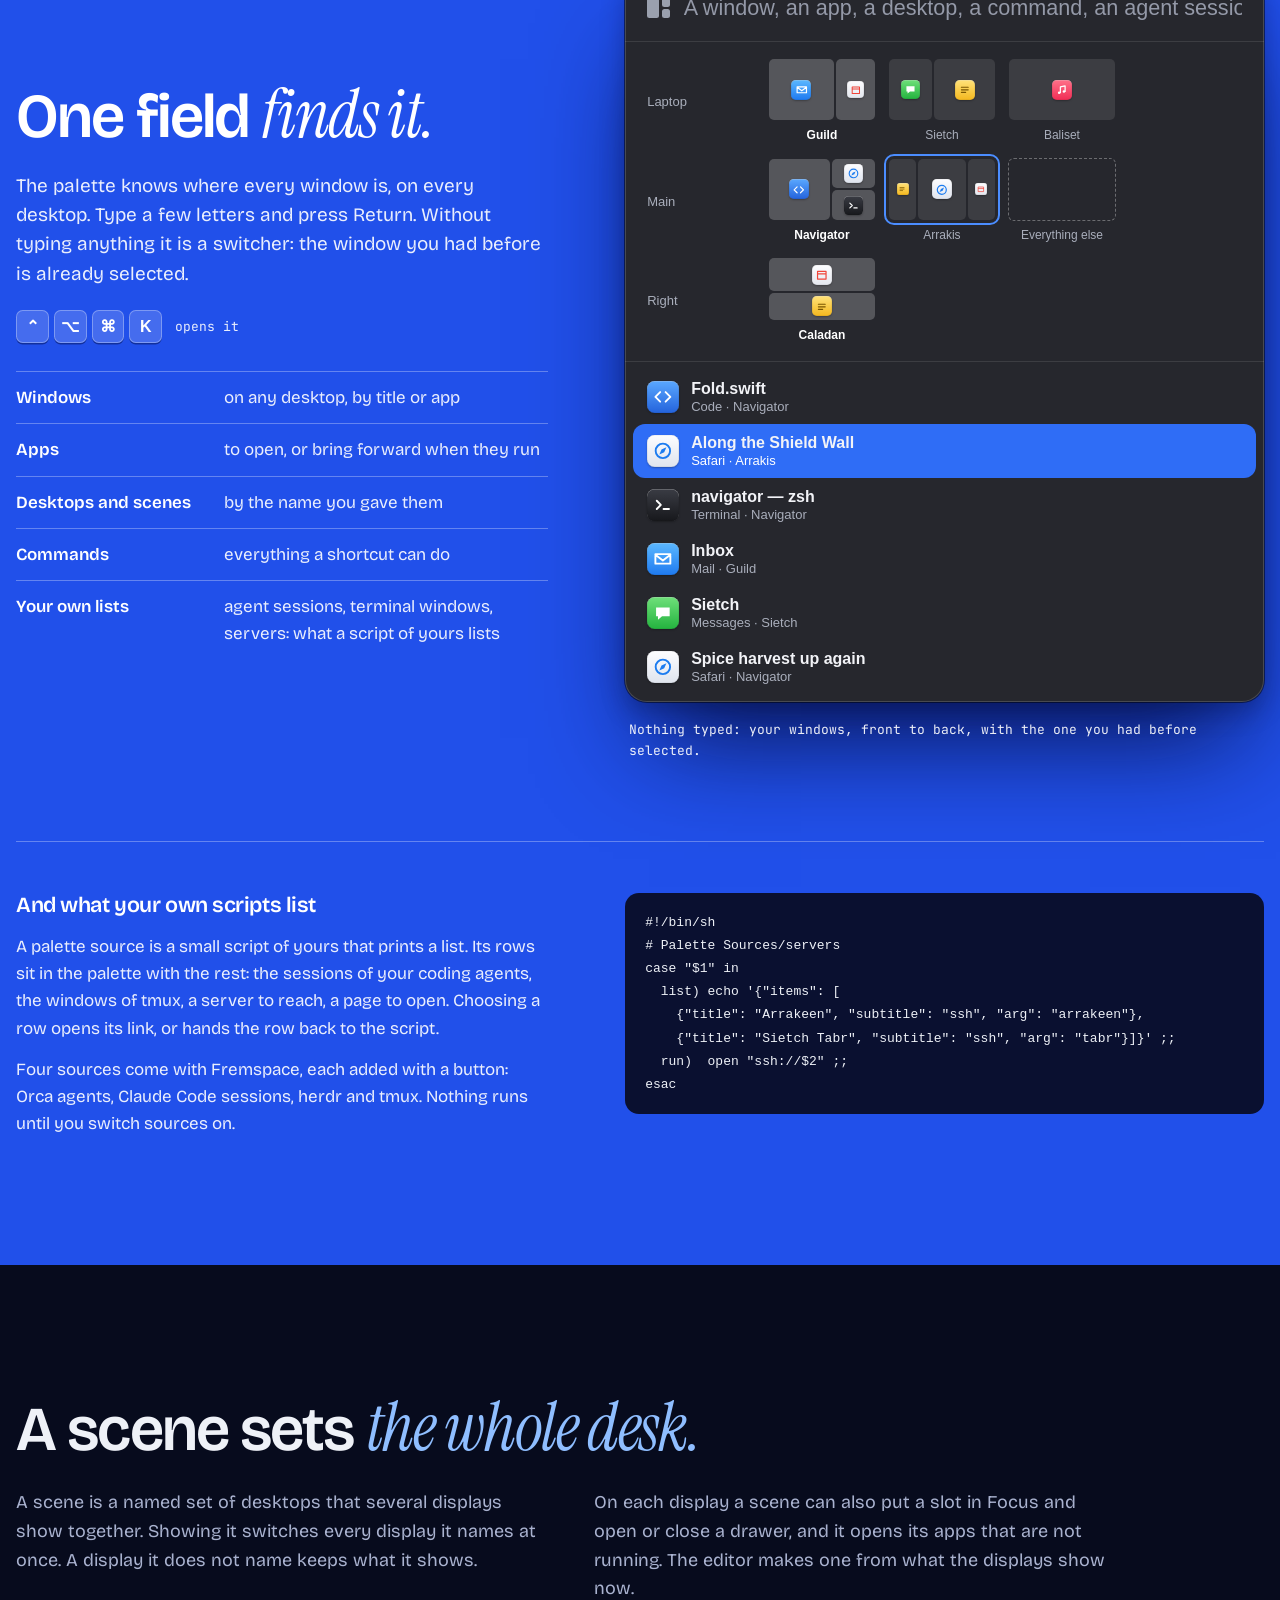
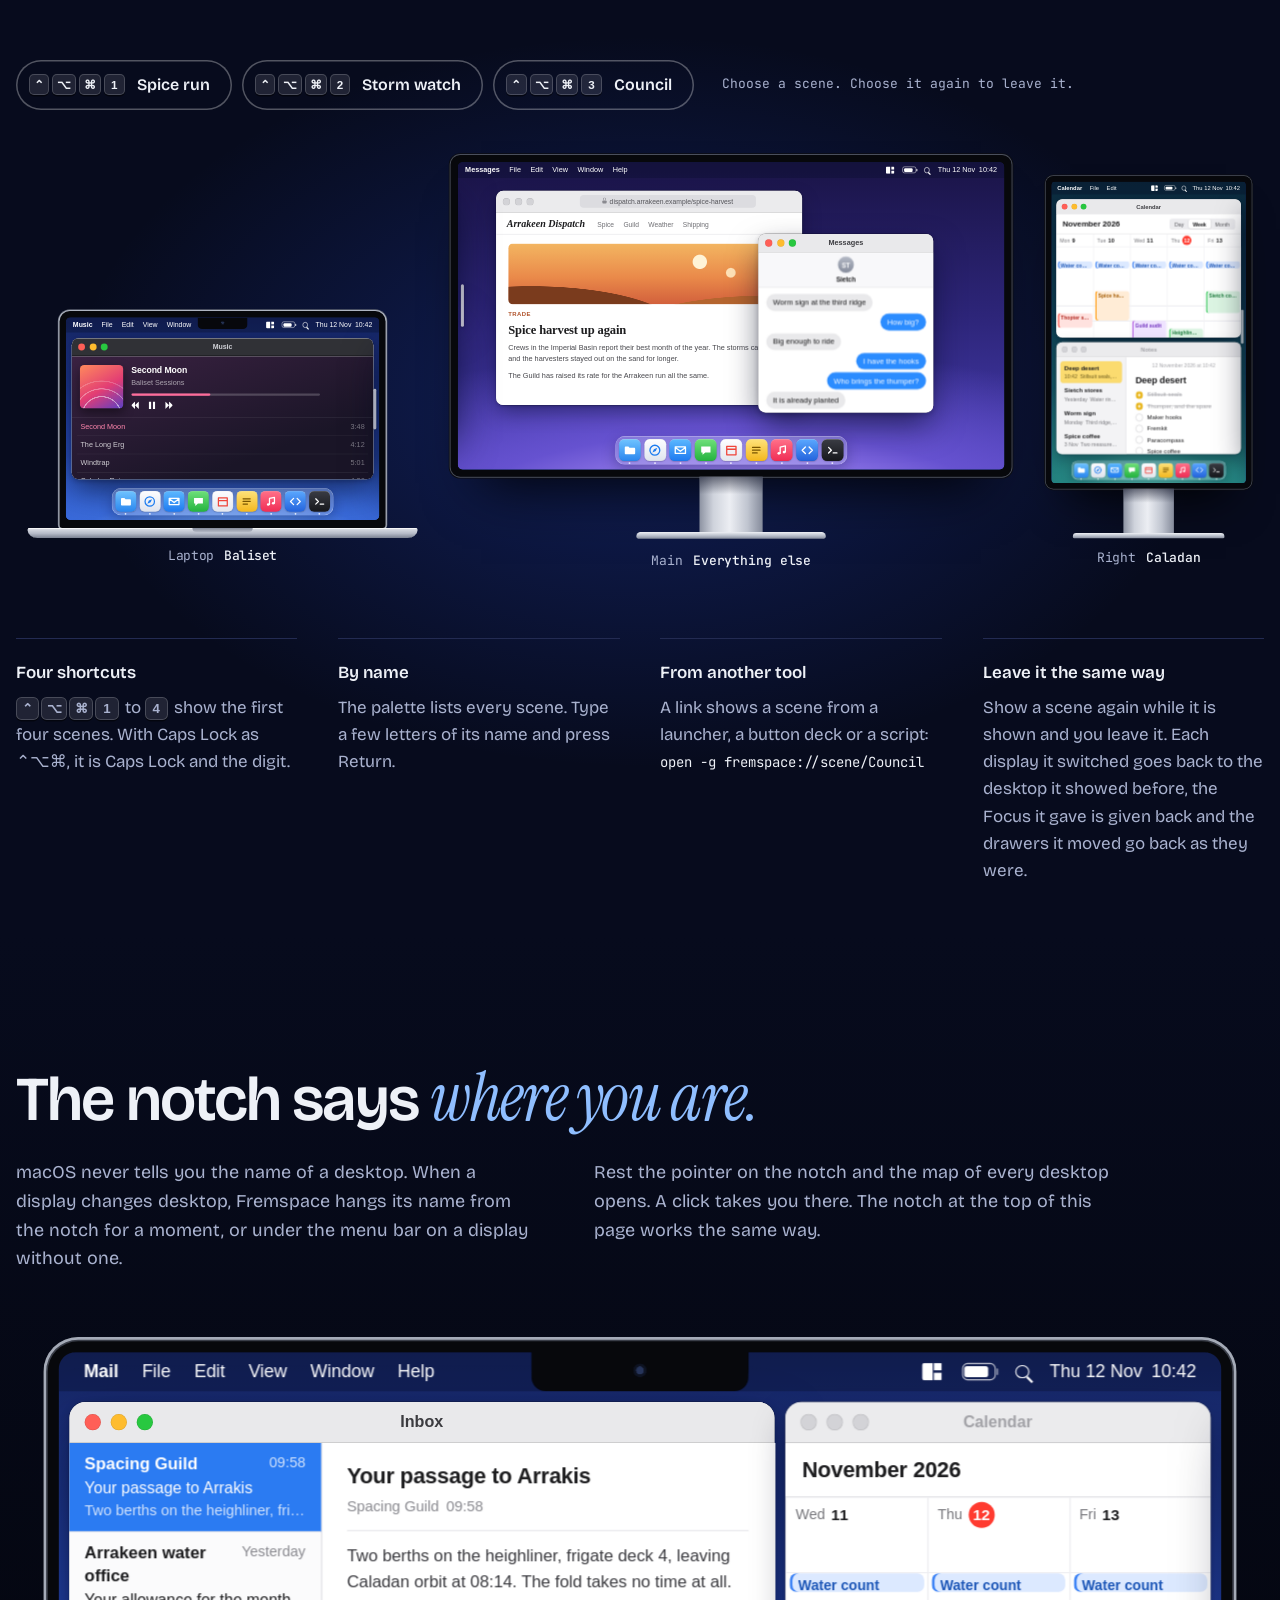
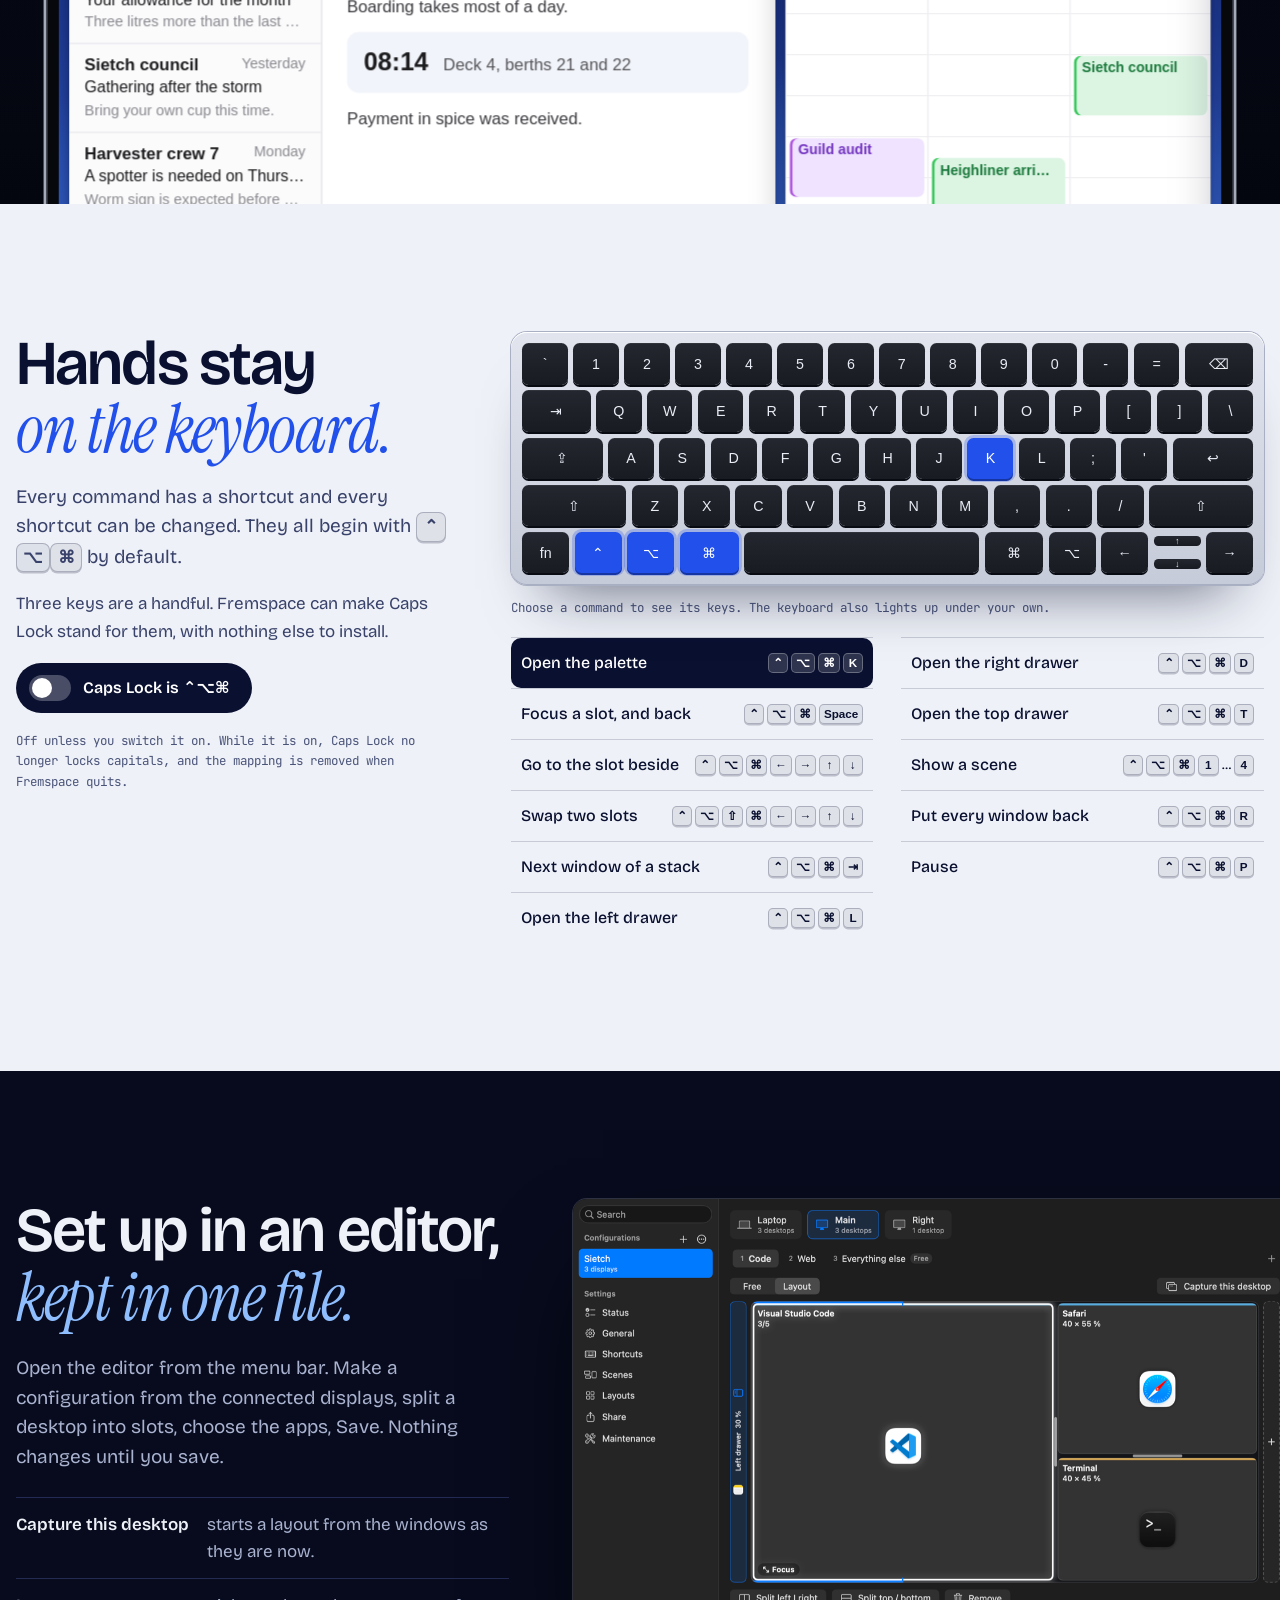
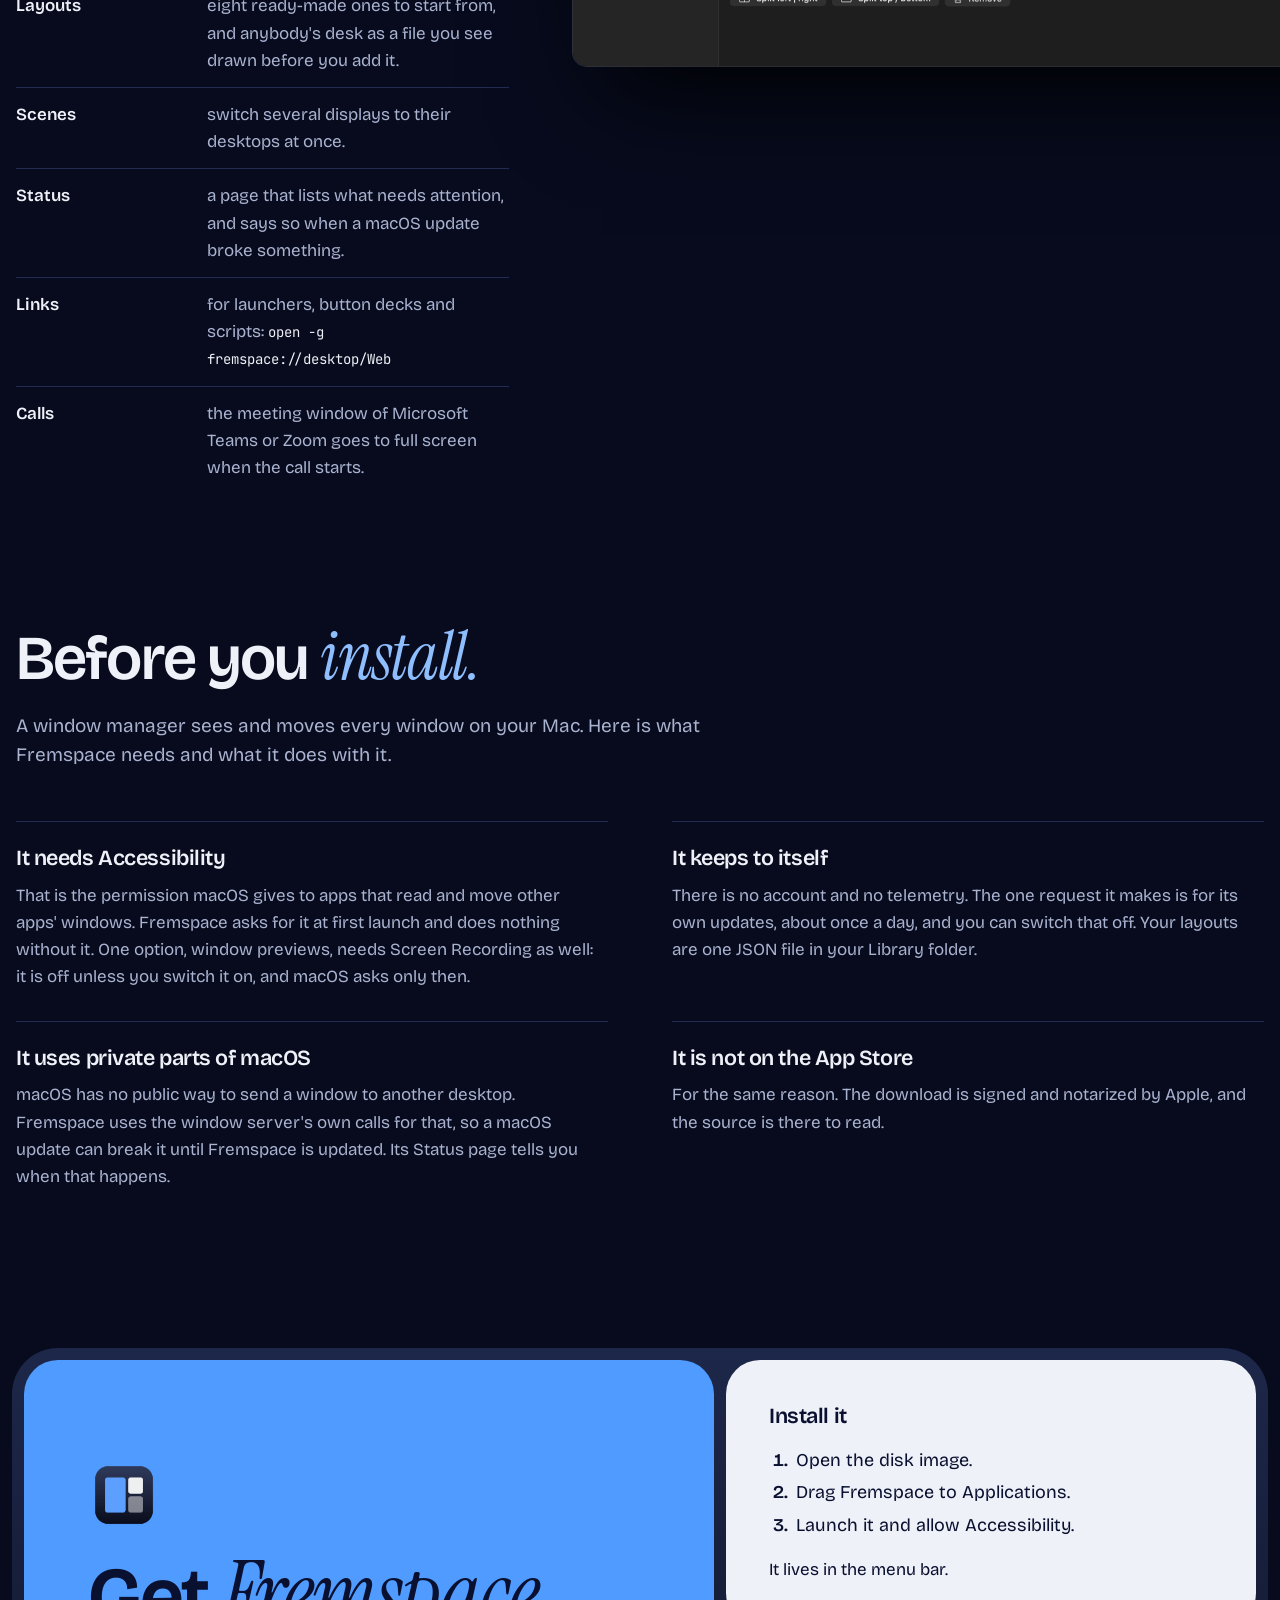
==== commit 14a9cb2f: "release: 0.1.5 Co-Authored-By: Claude Fable 5.2 <noreply@anthropic.com> Claude-Session: https://clau" ====
--- a/site/index.html
+++ b/site/index.html
@@ -279,9 +279,9 @@
       <div class="get-main">
         <img src="assets/icon.png" alt="" width="72" height="72">
         <h2>Get <em>Fremspace.</em></h2>
-        <p>Free and open source under the MIT license. Version 0.1.4, macOS 13 or later, Apple silicon and Intel. Sending windows between desktops needs macOS 26.4 or later.</p>
+        <p>Free and open source under the MIT license. Version 0.1.5, macOS 13 or later, Apple silicon and Intel. Sending windows between desktops needs macOS 26.4 or later.</p>
         <div class="actions">
-          <a class="btn" href="https://github.com/fdussert/fremspace/releases/latest/download/Fremspace.dmg">Download Fremspace 0.1.4</a>
+          <a class="btn" href="https://github.com/fdussert/fremspace/releases/latest/download/Fremspace.dmg">Download Fremspace 0.1.5</a>
           <a class="btn ghost" href="https://github.com/fdussert/fremspace/blob/main/CHANGELOG.md">What is in this version</a>
         </div>
       </div>
@@ -307,7 +307,7 @@
 
 <footer class="foot">
   <div class="wrap">
-    <span>Fremspace 0.1.4, under the MIT license.</span>
+    <span>Fremspace 0.1.5, under the MIT license.</span>
     <a href="https://github.com/fdussert/fremspace">GitHub</a>
     <a href="https://github.com/fdussert/fremspace/blob/main/CHANGELOG.md">Changelog</a>
     <a href="https://github.com/fdussert/fremspace/issues">Report a problem</a>
